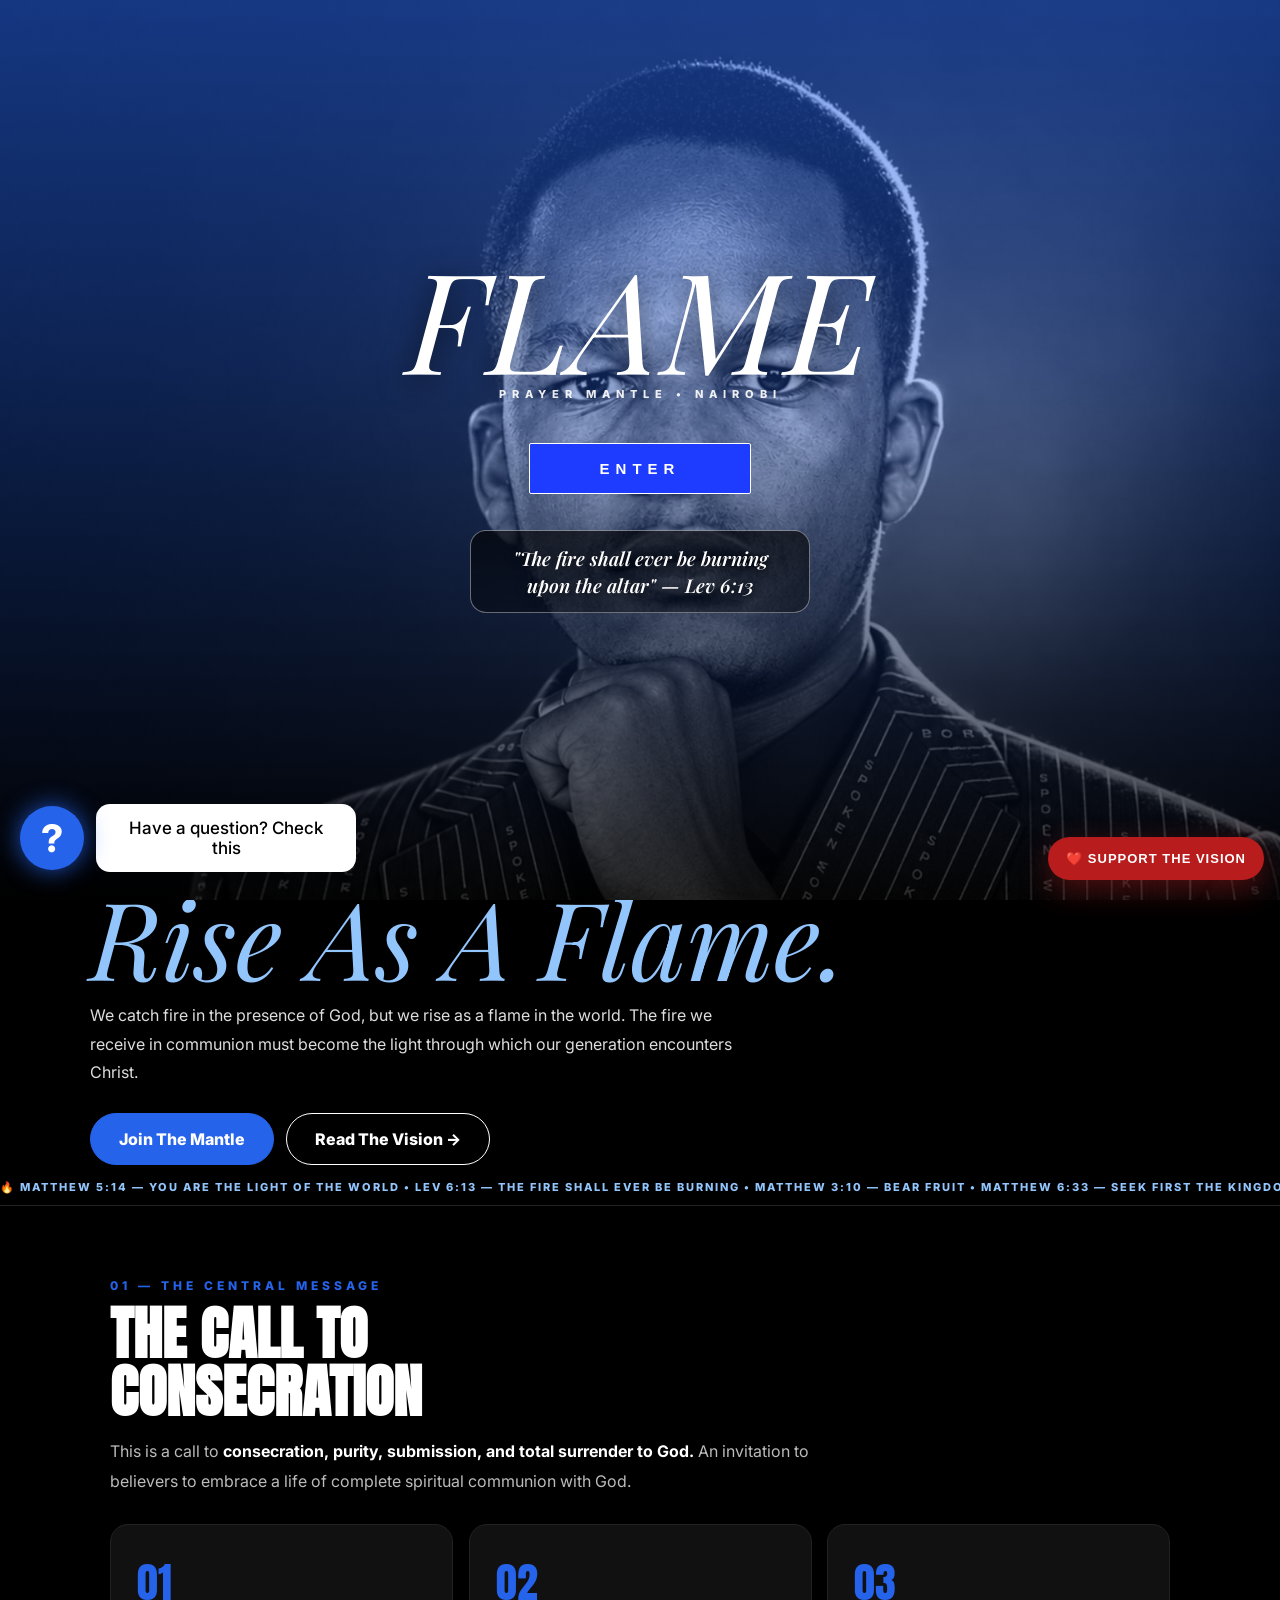
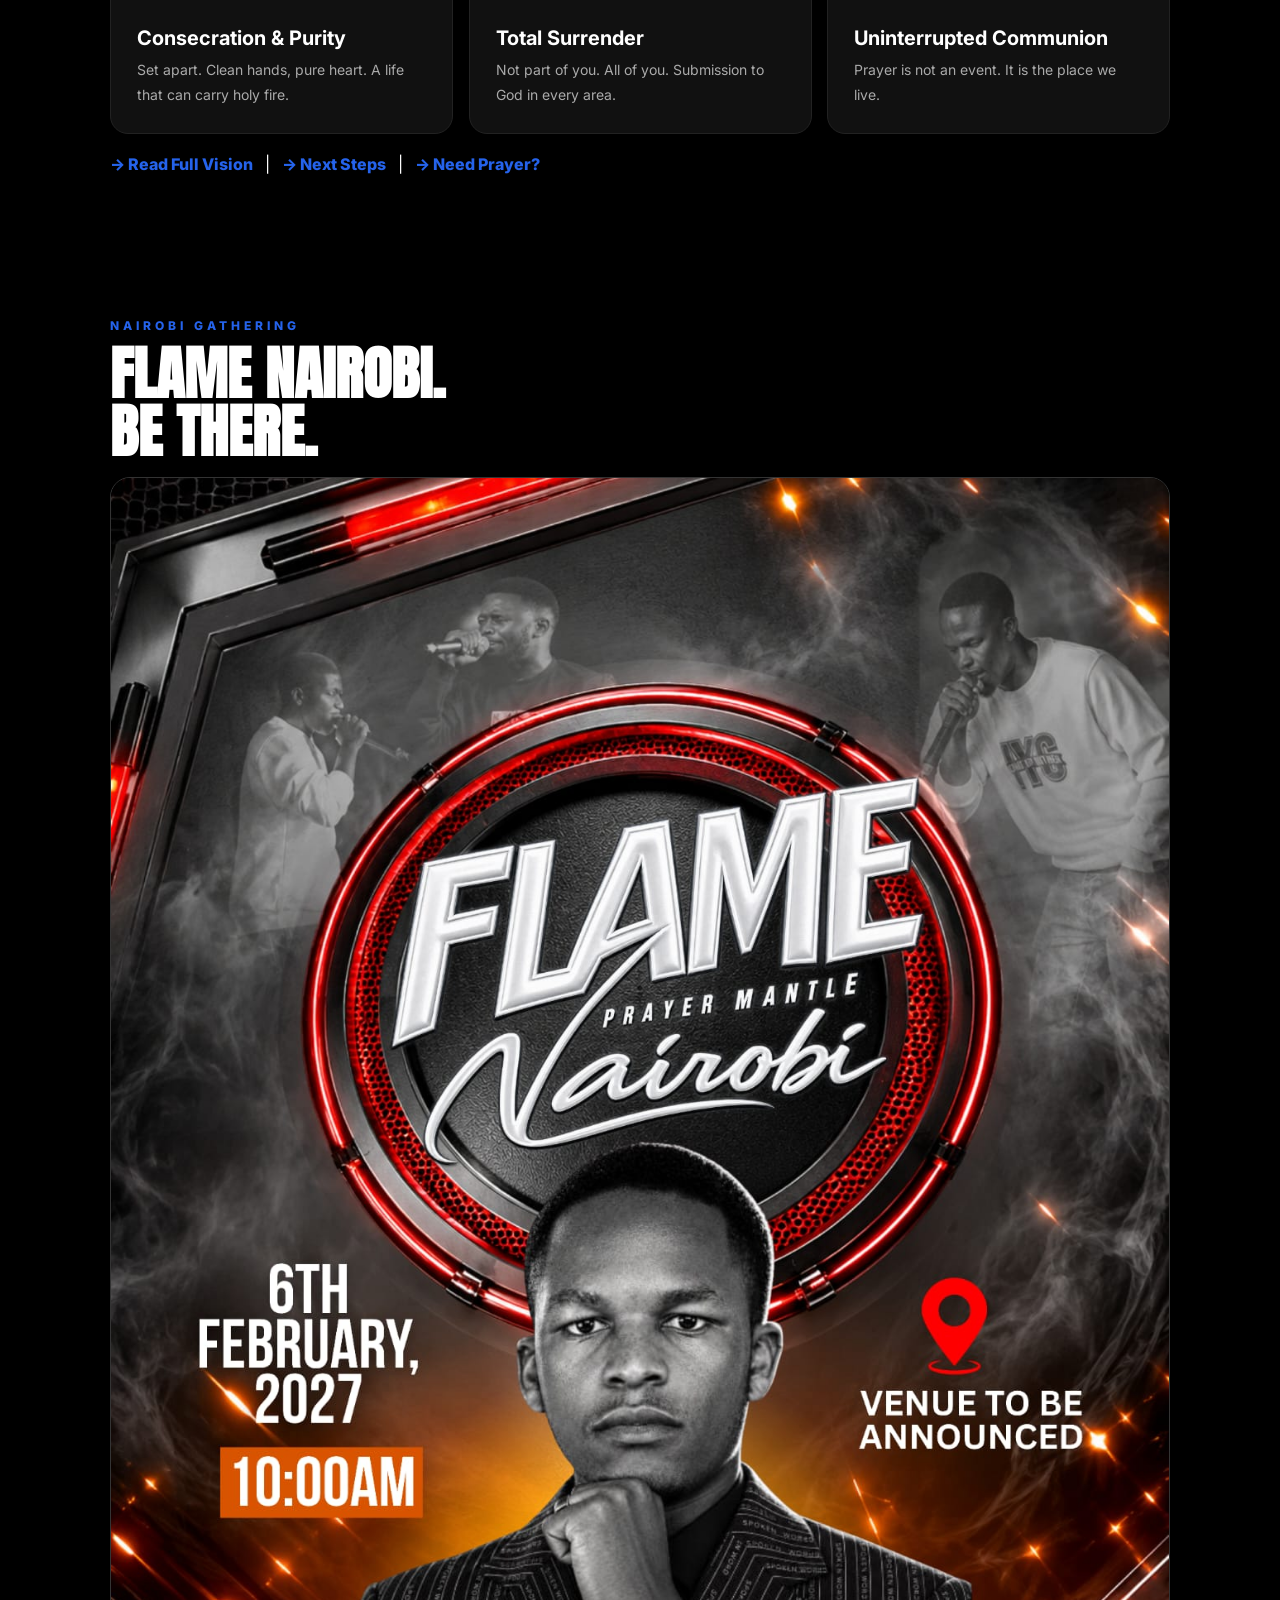
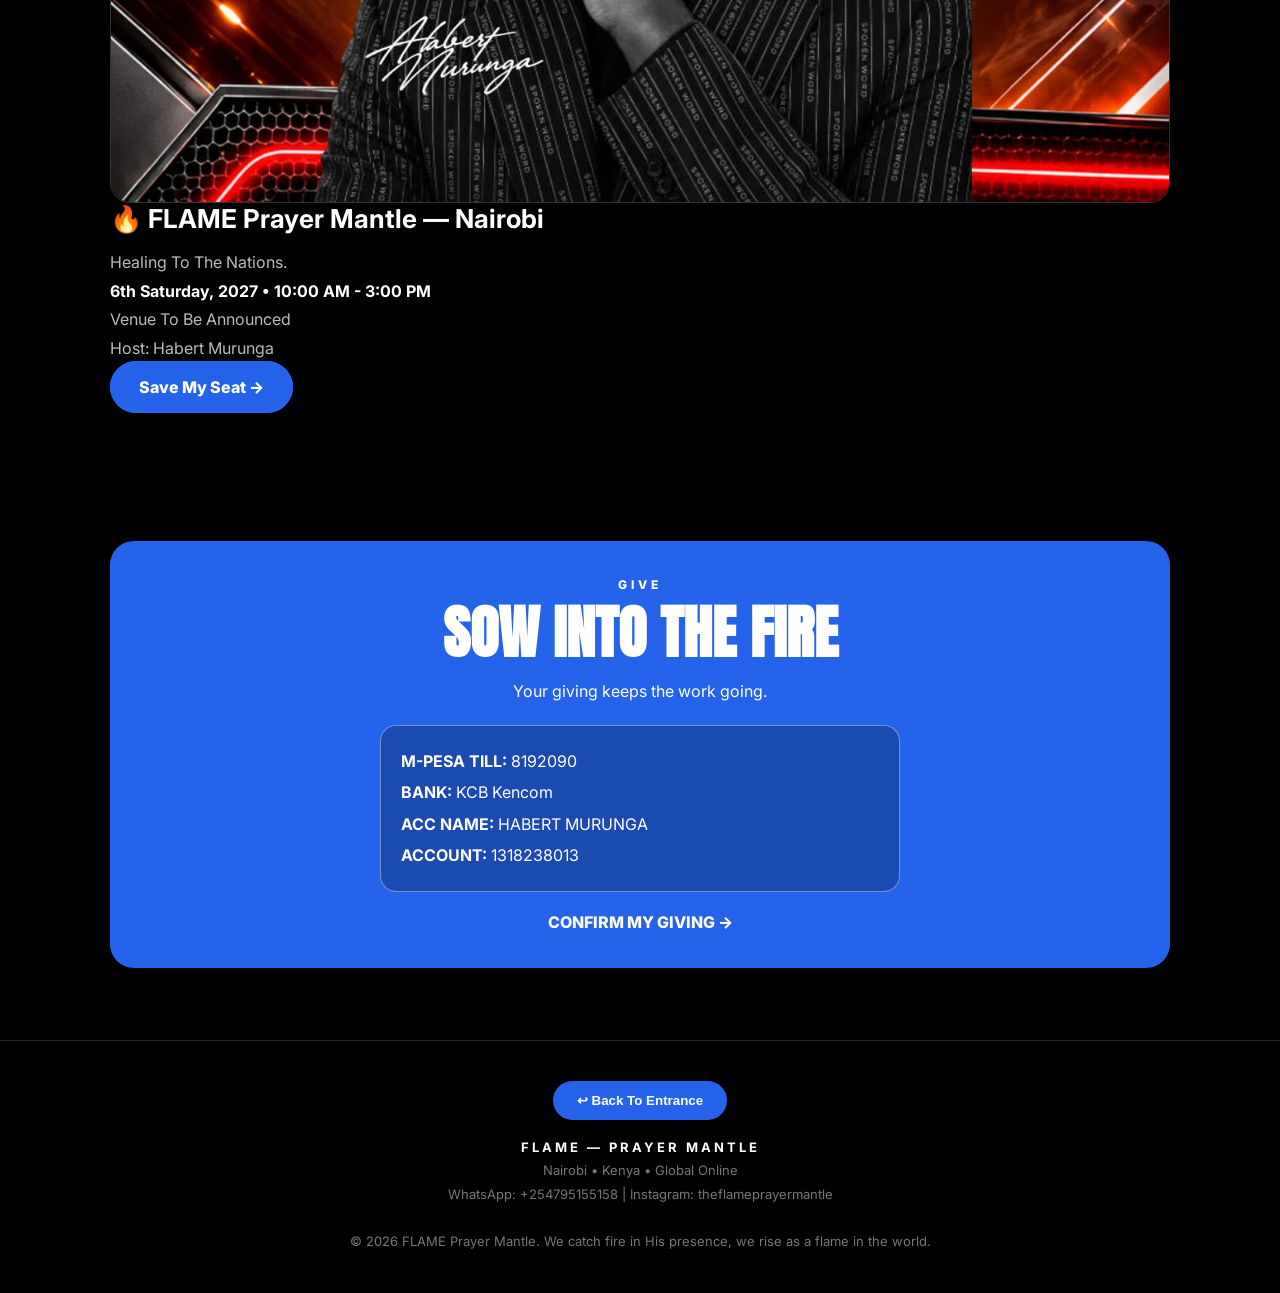
==== index.html @ 31826548 "Add all mods - buy modal red, support portal, fix black space" ====
<!DOCTYPE html>
<html lang="en">
<head>
<meta charset="UTF-8">
<meta name="viewport" content="width=device-width, initial-scale=1.0">
<title>FLAME | Catch Fire, Rise As A Flame</title>
<link rel="stylesheet" href="style.css?v=11">
<link href="https://fonts.googleapis.com/css2?family=Anton&family=Inter:wght@300;400;600;800&family=Playfair+Display:ital@1&display=swap" rel="stylesheet">
<style>
  .page-section{display:none !important}
  .page-section.active{display:block !important}
  #home-sections.active{display:block !important}
  .menu-link{cursor:pointer}
  #splash{position:fixed !important;inset:0 !important;z-index:100 !important;background:#000 !important;display:flex !important;flex-direction:column !important;align-items:center !important;justify-content:center !important;text-align:center !important;padding:0 !important;overflow:hidden !important}
  #splash.hide{display:none !important;opacity:0 !important;visibility:hidden !important;pointer-events:none !important}
  #bg-video,#splash-img{position:absolute !important;inset:0 !important;width:100% !important;height:100% !important;object-fit:cover !important;object-position:center top !important;z-index:0 !important}
  #splash-img{object-position:center top !important}
  .splash-blue-overlay{position:absolute !important;inset:0 !important;z-index:1 !important;background:linear-gradient(180deg, rgba(37,99,235,0.55) 0%, rgba(37,99,235,0.35) 40%, rgba(0,0,0,0.75) 100%) !important;pointer-events:none !important}
  #splash::after{content:'' !important;position:absolute !important;inset:0 !important;background:transparent !important;z-index:1 !important;pointer-events:none !important}
  .splash-brand{position:relative !important;z-index:2 !important;font-family:'Playfair Display',serif !important;font-style:italic !important;font-size:clamp(72px,22vw,140px) !important;line-height:1 !important;color:#fff !important;text-shadow:0 4px 30px rgba(0,0,0,.6) !important;letter-spacing:2px !important;margin-top:-20px !important}
  .splash-sub{position:relative !important;z-index:2 !important;letter-spacing:6px !important;font-size:11px !important;font-weight:800 !important;color:#fff !important;opacity:.9 !important;margin-bottom:22px !important}
  .splash-inner{position:relative !important;z-index:2 !important}
  .btn-enter{background:#1e3cff !important;background-color:#1e3cff !important;border:1px solid #fff !important;color:#fff !important;padding:16px 70px !important;letter-spacing:6px !important;font-size:15px !important;font-weight:800 !important;border-radius:2px !important;box-shadow:none !important;cursor:pointer !important}
  .splash-verse{margin-top:18px !important;color:#FFFFFF !important;font-family:'Playfair Display',serif !important;font-style:italic !important;font-size:19px !important;line-height:1.4 !important;text-shadow:0 2px 12px rgba(0,0,0,0.7) !important}
  .help-wrap{position:absolute !important;bottom:28px !important;left:20px !important;right:20px !important;z-index:5 !important;display:flex !important;align-items:center !important;gap:12px !important}
  .help-btn{position:static !important;width:64px !important;height:64px !important;min-width:64px !important;border-radius:50% !important;background:#2563EB !important;background-color:#2563EB !important;border:none !important;font-size:38px !important;box-shadow:0 0 25px rgba(37,99,235,.8) !important;display:flex !important;align-items:center !important;justify-content:center !important}
  .help-bubble{background:#fff !important;color:#000 !important;padding:14px 18px !important;border-radius:14px !important;font-size:17px !important;font-weight:500 !important;max-width:260px !important;text-align:center !important;cursor:pointer !important;box-shadow:0 8px 30px rgba(0,0,0,.4) !important}
  .faq-popup{position:absolute !important;inset:0 !important;z-index:10 !important;display:none !important;flex-direction:column !important;justify-content:flex-end !important;padding:12px !important}
  .faq-popup.open{display:flex !important}
  .faq-card{background:#fff !important;border-radius:18px !important;overflow:hidden !important;color:#000 !important;text-align:left !important;max-height:78vh !important;overflow-y:auto !important;width:100% !important}
  .faq-top{background:#000 !important;color:#fff !important;padding:24px !important;display:flex !important;justify-content:space-between !important;gap:12px !important}
  .faq-top h2{font-family:'Inter',sans-serif !important;font-size:34px !important;font-weight:800 !important;margin:0 !important;color:#fff !important}
  .faq-top p{font-size:15px !important;line-height:1.6 !important;color:#ddd !important;margin-top:10px !important}
  .faq-close{background:none !important;border:none !important;color:#fff !important;font-size:22px !important;cursor:pointer !important}
  .faq-list{display:flex !important;flex-direction:column !important}
  .faq-item{background:#fff !important;border:none !important;border-bottom:1px solid #eee !important;padding:18px 20px !important;text-align:left !important;font-size:17px !important;font-weight:700 !important;color:#0b4dff !important;cursor:pointer !important;width:100% !important}
  .faq-item .faq-ans{display:none !important;font-weight:400 !important;color:#333 !important;font-size:14px !important;line-height:1.6 !important;margin-top:8px !important}
  .faq-item.open .faq-ans{display:block !important}
  .faq-close-bottom{width:64px !important;height:64px !important;border-radius:50% !important;background:#2563EB !important;color:#fff !important;border:none !important;font-size:26px !important;margin:16px auto 10px !important;cursor:pointer !important}
  .hero{background:#000 !important;background-image:none !important}
  .event img{width:100% !important;height:auto !important;object-fit:contain !important;display:block !important;background:#000 !important}
  .menu-btn{display:none !important;width:46px !important;height:46px !important;min-width:46px !important;border-radius:50% !important;background:#2563EB !important;border:none !important;cursor:pointer !important;flex-direction:column !important;align-items:center !important;justify-content:center !important;gap:6px !important;padding:0 !important;position:relative !important;z-index:120 !important}
  .menu-btn span{display:block !important;width:22px !important;height:3px !important;min-height:3px !important;background:#fff !important;border-radius:3px !important;transition:all .3s ease !important;flex-shrink:0 !important}
  .menu-btn.open span:nth-child(1){transform:translateY(9px) rotate(45deg) !important}
  .menu-btn.open span:nth-child(2){opacity:0 !important;transform:scaleX(0) !important}
  .menu-btn.open span:nth-child(3){transform:translateY(-9px) rotate(-45deg) !important}
  @media(max-width:850px){.menu-btn{display:flex !important}}
  .theme-btn{width:46px !important;height:46px !important;min-width:46px !important;border-radius:50% !important;background:#1a1a1a !important;color:#fff !important;border:none !important;font-size:22px !important;cursor:pointer !important;display:flex !important;align-items:center !important;justify-content:center !important}
  .koinonia-poster{position:relative !important;width:100% !important;min-height:520px !important;overflow:hidden !important;background:#000 !important;display:flex !important;align-items:flex-end !important}
  .koinonia-poster img{position:absolute !important;inset:0 !important;width:100% !important;height:100% !important;object-fit:cover !important;object-position:center top !important}
  .koinonia-poster .k-overlay{position:absolute !important;inset:0 !important;background:linear-gradient(180deg, rgba(37,99,235,0.55) 0%, rgba(37,99,235,0.35) 40%, rgba(0,0,0,0.85) 100%) !important;z-index:1 !important}
  .koinonia-content{position:relative !important;z-index:2 !important;width:100% !important;color:#fff !important;text-align:center !important;padding:20px 16px 16px !important}
  .koinonia-content .k-small{letter-spacing:4px !important;font-size:11px !important;font-weight:800 !important}
  .koinonia-content h1{font-family:'Playfair Display',serif !important;font-style:italic !important;font-size:34px !important;line-height:1 !important;margin:6px 0 !important}
  .koinonia-content .k-theme{font-family:'Anton',sans-serif !important;font-size:46px !important;line-height:0.95 !important;letter-spacing:1px !important;margin:8px 0 !important;text-shadow:0 4px 20px rgba(0,0,0,0.8) !important}
  .k-bottom{display:flex !important;justify-content:space-between !important;align-items:flex-end !important;text-align:left !important;margin-top:12px !important;font-size:13px !important;line-height:1.5 !important}
  .k-date{text-align:right !important}
  .k-time-red{background:#2563EB !important;background-color:#2563EB !important;color:#fff !important;font-weight:900 !important;padding:4px 8px !important;margin-top:4px !important;font-size:13px !important;display:inline-block !important}
  .koinonia-countdown{background:#000 !important;color:#fff !important;display:flex !important;align-items:center !important;gap:14px !important;padding:18px 16px !important;border-top:1px solid #222 !important;border-bottom:1px solid #222 !important;flex-wrap:wrap !important}
  .koinonia-countdown .c-icon{font-size:36px !important}
  .koinonia-countdown h3{font-size:19px !important;letter-spacing:1px !important;margin:2px 0 !important}
  .c-timer{margin-left:auto !important;display:flex !important;gap:8px !important;text-align:center !important}
  .c-timer div{background:#111 !important;border:1px solid #2563EB !important;border-radius:10px !important;min-width:52px !important;padding:8px 6px !important}
  .c-timer b{display:block !important;font-size:20px !important;line-height:1 !important;color:#fff !important;font-family:'Anton',sans-serif !important}
  .c-timer span{font-size:9px !important;letter-spacing:1px !important;color:#93c5fd !important;font-weight:800 !important}
  body.light-mode{background:#fff !important;color:#000 !important}
  body.light-mode nav{background:#fff !important;color:#000 !important}
  body.light-mode .koinonia-countdown{background:#fff !important;color:#000 !important;border-color:#eee !important}
  body.light-mode .koinonia-countdown h3,body.light-mode .koinonia-countdown p{color:#000 !important}
  body.light-mode .theme-btn{background:#eee !important;color:#000 !important}
  body.light-mode .c-timer div{background:#eee !important;border-color:#ddd !important}
  body.light-mode .c-timer b{color:#000 !important}
  body.light-mode .koinonia-poster, body.light-mode .hero{background:#000 !important;color:#fff !important}
  body.light-mode .koinonia-content, body.light-mode .koinonia-content h1, body.light-mode .koinonia-content h2, body.light-mode .koinonia-content p, body.light-mode .koinonia-content div{color:#fff !important}
  body.light-mode .hero h1, body.light-mode .hero h1 em, body.light-mode .hero p, body.light-mode .hero .eyebrow{color:#fff !important}
  body.light-mode .hero .rot-word{color:#93c5fd !important}
  .verse,.scripture,.verse-text,blockquote{color:#FFFFFF !important}
  .hero h1, .hero .eyebrow, .hero p, .hero-btns{animation:wordUp .8s cubic-bezier(.2,.8,.2,1) both !important}
  .hero .eyebrow{animation-delay:.1s}
  .hero h1{animation-delay:.2s}
  .hero p{animation-delay:.4s}
  .hero-btns{animation-delay:.6s}
  @keyframes wordUp{from{opacity:0;transform:translateY(40px)}to{opacity:1;transform:translateY(0)}}
  .page-section{animation:pageIn .6s ease both !important}
  @keyframes pageIn{from{opacity:0;transform:translateY(20px)}to{opacity:1;transform:translateY(0)}}
  .koinonia-content h1{animation:wordUp .8s .1s both !important}
  .koinonia-content .k-theme{animation:wordUp .8s .3s both !important}
  .rot-word{display:inline-block;color:#93c5fd;transition:opacity 1s ease, transform 1s ease;min-width:120px}
  .koinonia-poster, .koinonia-countdown{ will-change:filter, opacity, transform !important; }
  .blur-reveal{ filter:blur(14px) !important; opacity:0 !important; transform:translateY(30px) scale(.98) !important; transition:filter .9s ease, opacity .9s ease, transform .9s ease !important; }
  .blur-reveal.visible{ filter:blur(0) !important; opacity:1 !important; transform:translateY(0) scale(1) !important; }
  .page-section.active{ filter:blur(0) !important; opacity:1 !important; visibility:visible !important; }
  @media (prefers-reduced-motion: reduce){ .blur-reveal, .page-section{ filter:none !important; opacity:1 !important; transform:none !important; visibility:visible !important; } }
  .hero, .hero-inner, .hero h1, .hero h1 em, .hero .eyebrow, .hero p, .hero-btns, .hero .rot-word{ filter:none !important; -webkit-filter:none !important; backdrop-filter:none !important; opacity:1 !important; transform:none !important; }
  .hero{ transition:none !important; will-change:auto !important; }
  .video-wrap{position:relative !important;background:#000 !important}
  .video-btns{display:flex !important;gap:8px !important;padding:10px !important;background:#000 !important}
  .video-btns button{flex:1 !important;background:#2563EB !important;color:#fff !important;border:none !important;padding:11px 6px !important;border-radius:8px !important;font-weight:800 !important;font-size:13px !important;cursor:pointer !important}
  .video-btns button.secondary{background:#222 !important;border:1px solid #333 !important}
  .invert-window{background:#fff !important;color:#000 !important;border:2px solid #000 !important;margin:40px 16px !important}
  .invert-top,.invert-bottom{display:flex !important;justify-content:space-between !important;padding:12px 16px !important;font-size:11px !important;letter-spacing:2px !important;border-bottom:1px solid #000 !important}
  .invert-bottom{border-bottom:0 !important;border-top:1px solid #000 !important}
  .invert-main{padding:24px 16px !important}
  .invert-main h2{font-family:'Anton',sans-serif !important;font-size:42px !important;line-height:.95 !important;margin:0 0 12px !important;color:#000 !important}
  .invert-main p{color:#333 !important;line-height:1.7 !important}
  .invert-media{margin-top:18px !important;border:2px solid #000 !important;background:#000 !important;padding:8px !important}
  .invert-media img{width:100% !important;display:block !important}
  .author-window{background:#fff !important;color:#000 !important;border:2px solid #000 !important;margin:40px 16px !important}
  .author-top{display:flex !important;justify-content:space-between !important;padding:12px 16px !important;font-size:11px !important;letter-spacing:2px !important;border-bottom:1px solid #000 !important}
  .author-main{display:grid !important;gap:20px !important;padding:24px 16px !important}
  @media(min-width:768px){.author-main{grid-template-columns:1fr 1.4fr !important}}
  .author-main h2{font-family:'Anton',sans-serif !important;font-size:42px !important;line-height:.95 !important;margin:0 0 12px !important;color:#000 !important}
  .author-main p{color:#333 !important;line-height:1.7 !important}
  .author-btn{display:inline-block !important;margin-top:14px !important;background:#000 !important;color:#fff !important;padding:12px 18px !important;text-decoration:none !important;font-weight:800 !important}
  .books-grid{display:grid !important;grid-template-columns:1fr 1fr !important;gap:12px !important}
  .book-card{border:1px solid #000 !important;padding:16px !important;background:#f5f5f5 !important}
  .book-card span{font-size:11px !important;letter-spacing:2px !important;color:#666 !important}
  .book-card h3{margin:8px 0 !important;font-size:19px !important;line-height:1.1 !important;color:#000 !important}
  .book-card p{font-size:13px !important;margin:0 !important;color:#333 !important}
  .book-card a{display:inline-block !important;margin-top:10px !important;background:#000 !important;color:#fff !important;padding:8px 12px !important;text-decoration:none !important;font-size:12px !important;font-weight:800 !important}
  .merch-window{background:#000 !important;color:#fff !important;border:2px solid #fff !important;margin:40px 16px !important}
  .merch-top{display:flex !important;justify-content:space-between !important;padding:12px 16px !important;font-size:11px !important;letter-spacing:2px !important;color:#bbb !important;border-bottom:1px solid #333 !important}
  .merch-title{font-family:'Anton',sans-serif !important;font-size:42px !important;padding:20px 16px 0 !important;margin:0 !important;color:#fff !important}
  .merch-sub{padding:0 16px !important;color:#aaa !important}
  .shirts-grid{display:grid !important;grid-template-columns:1fr 1fr !important;gap:14px !important;padding:16px !important}
  @media(min-width:768px){.shirts-grid{grid-template-columns:repeat(5,1fr) !important}.shirts-grid.extra{grid-template-columns:repeat(3,1fr) !important}}
  .shirt-card{border:1px solid #555 !important;padding:12px !important;text-align:center !important;background:#111 !important}
  .shirt{background:#222 !important;color:#fff !important;border:1px solid #fff !important;padding:28px 8px !important;font-weight:900 !important;font-size:20px !important;line-height:1.1 !important;min-height:150px !important;display:flex !important;flex-direction:column !important;justify-content:center !important}
  .shirt small{font-size:9px !important;letter-spacing:1px !important;color:#bbb !important;margin-top:8px !important}
  .shirt-card h3{margin:10px 0 2px !important;font-size:15px !important;color:#fff !important}
  .shirt-card p{margin:0 !important;color:#aaa !important;font-size:12px !important}
  .shirt-card strong{display:block !important;margin:8px 0 !important;color:#fff !important}
  .shirt-card a{display:inline-block !important;background:#fff !important;color:#000 !important;padding:8px 14px !important;text-decoration:none !important;font-weight:800 !important;font-size:12px !important}
  body.light-mode .invert-window, body.light-mode .author-window{background:#fff !important;color:#000 !important}
  body.light-mode .merch-window{background:#000 !important;color:#fff !important}
  body.light-mode .merch-window h2, body.light-mode .merch-window h3, body.light-mode .merch-window strong{color:#fff !important}
  body.light-mode .invert-main h2, body.light-mode .author-main h2, body.light-mode .book-card h3{color:#000 !important}
  .scripture-ticker{background:#000 !important;border-bottom:1px solid #222 !important;overflow:hidden !important;white-space:nowrap !important;padding:10px 0 !important;position:relative !important;z-index:5 !important}
  .ticker-track{display:inline-block !important;animation:tickMove 28s linear infinite !important;font-size:11px !important;letter-spacing:2px !important;font-weight:800 !important;color:#93c5fd !important;white-space:nowrap !important}
  @keyframes tickMove{from{transform:translateX(0)}to{transform:translateX(-50%)}}
  #home-sections .card{animation:cardUpAnim .8s ease both !important}
  #home-sections .grid .card:nth-child(2){animation-delay:.15s !important}
  #home-sections .grid .card:nth-child(3){animation-delay:.3s !important}
  @keyframes cardUpAnim{from{opacity:0;transform:translateY(30px) scale(.98)}to{opacity:1;transform:translateY(0) scale(1)}}
  #event-home .event img{animation:posterZoom 8s ease-in-out infinite alternate !important}
  @keyframes posterZoom{from{transform:scale(1)}to{transform:scale(1.04)}}
  #give .give{animation:glowPulse 3s ease-in-out infinite !important}
  @keyframes glowPulse{0%,100%{box-shadow:0 0 0 rgba(37,99,235,0)}50%{box-shadow:0 0 42px rgba(37,99,235,.65)}}
  .koinonia-poster img{animation:posterSlow 12s ease-in-out infinite alternate !important}
  @keyframes posterSlow{from{transform:scale(1)}to{transform:scale(1.06)}}
  #entranceOverlay{position:fixed !important;inset:0 !important;z-index:200 !important;background:#000 !important;display:none !important;align-items:center !important;justify-content:center !important;overflow:hidden !important}
  #entranceOverlay.show{display:flex !important}
  .bible-left,.bible-right{position:absolute !important;top:0 !important;bottom:0 !important;width:50.5% !important;background:#0a0a0a !important;border:1px solid #222 !important;transition:transform 1.1s ease !important;z-index:2 !important}
  .bible-left{left:0 !important}
  .bible-right{right:0 !important}
  #entranceOverlay.open .bible-left{transform:perspective(900px) rotateY(-72deg) translateX(-100%) !important}
  #entranceOverlay.open .bible-right{transform:perspective(900px) rotateY(72deg) translateX(100%) !important}
  .entrance-verse{position:relative !important;z-index:3 !important;text-align:center !important;padding:20px !important;animation:verseIn .8s ease both !important}
  .entrance-verse small{letter-spacing:4px !important;color:#93c5fd !important;font-weight:800 !important;font-size:11px !important}
  .entrance-verse h2{font-family:'Anton',sans-serif !important;font-size:58px !important;line-height:.95 !important;color:#fff !important;margin:12px 0 !important}
  .entrance-verse p{font-family:'Playfair Display',serif !important;font-style:italic !important;color:#fff !important;font-size:18px !important}
  .entrance-flame{font-size:54px !important;margin-top:14px !important;animation:flameFlick .55s infinite alternate !important}
  @keyframes flameFlick{from{transform:scale(1)}to{transform:scale(1.22)}}
  @keyframes verseIn{from{opacity:0;transform:scale(.9)}to{opacity:1;transform:scale(1)}}
  .embers{position:fixed !important;inset:0 !important;pointer-events:none !important;z-index:1 !important;overflow:hidden !important}
  .ember{position:absolute !important;bottom:-20px !important;border-radius:50% !important;background:#2563EB !important;opacity:.7 !important;animation:emberUp linear infinite !important}
  @keyframes emberUp{from{transform:translateY(0) translateX(0);opacity:0}10%{opacity:.8}to{transform:translateY(-110vh) translateX(30px);opacity:0}}
  #rotWord{cursor:pointer !important}
  .page-cover{position:relative !important;width:100% !important;height:220px !important;overflow:hidden !important;border-radius:14px !important;margin:0 0 20px !important;background:#000 !important}
  .page-cover img{position:absolute !important;inset:0 !important;width:100% !important;height:100% !important;object-fit:cover !important;object-position:center !important}
  .page-cover::after{content:'' !important;position:absolute !important;inset:0 !important;background:linear-gradient(180deg, rgba(0,0,0,.1) 0%, rgba(37,99,235,.35) 50%, rgba(0,0,0,.85) 100%) !important}
  .page-cover-text{position:absolute !important;left:16px !important;bottom:14px !important;z-index:2 !important;color:#fff !important}
  .page-cover-text small{letter-spacing:4px !important;font-size:10px !important;font-weight:800 !important;color:#93c5fd !important}
  .page-cover-text h2{font-family:'Anton',sans-serif !important;font-size:34px !important;line-height:.95 !important;margin:4px 0 0 !important;color:#fff !important}
  .page-cover-text p{font-family:'Playfair Display',serif !important;font-style:italic !important;font-size:14px !important;margin:4px 0 0 !important;color:#fff !important;opacity:.9 !important}
  .book-cover-img{width:100% !important;display:block !important;object-fit:contain !important;background:#000 !important}
  .badge-available{background:#DC2626 !important;color:#fff !important;padding:5px 10px !important;font-size:10px !important;font-weight:800 !important;letter-spacing:1px !important;border-radius:20px !important}
  .badge-coming{background:#000 !important;color:#fff !important;padding:5px 10px !important;font-size:10px !important;font-weight:800 !important;letter-spacing:1px !important;border-radius:20px !important}
  /* FIX BLACK SIDE SPACE + READABILITY */
  main#content{padding:0 !important;margin:0 !important;width:100% !important;max-width:100% !important;overflow:hidden !important}
  section#author.author-window,section#portfolio.invert-window,section#merch.merch-window{margin:0 auto !important;width:100% !important;max-width:1180px !important;border-radius:0 !important;box-sizing:border-box !important}
  section#author .page-cover,section#portfolio .page-cover,section#merch .page-cover{margin:0 !important;border-radius:0 !important;width:100% !important;height:260px !important}
  .merch-sub,.shirt-card p{color:#ddd !important}
  .author-main p,.book-card p{color:#333 !important}
  /* SUPPORT PORTAL */
  #supportFloat{position:fixed !important;right:16px !important;bottom:20px !important;z-index:998 !important;background:#B91C1C !important;color:#fff !important;border:none !important;padding:14px 18px !important;border-radius:30px !important;font-weight:800 !important;font-size:13px !important;letter-spacing:1px !important;cursor:pointer !important;box-shadow:0 10px 30px rgba(185,28,28,.4) !important;display:flex !important;align-items:center !important;gap:8px !important}
  #supportFloat:hover{background:#991B1B !important;transform:translateY(-2px) !important}
  @media(max-width:850px){#supportFloat{bottom:76px !important;right:12px !important;padding:12px 14px !important;font-size:12px !important}}
  .support-overlay{display:none;position:fixed;inset:0;z-index:999;background:rgba(0,0,0,.85);padding:14px;overflow-y:auto}
  .support-card{background:#fff;max-width:560px;margin:20px auto;border-radius:16px;overflow:hidden;color:#111}
  .support-head{background:#000;color:#fff;padding:22px;display:flex;justify-content:space-between;align-items:start}
  .support-head h2{font-family:'Anton',sans-serif;font-size:30px;line-height:.95;margin:6px 0 0;color:#fff}
  .support-head p{color:#ddd;line-height:1.6;font-size:14px;margin:8px 0 0}
  .support-body{padding:18px}
  .initiative{border:2px solid #eee;border-radius:12px;padding:16px;margin-bottom:12px;cursor:pointer}
  .initiative.selected{border-color:#B91C1C;background:#FEF2F2}
  .initiative h3{margin:0 0 6px;font-family:'Anton',sans-serif;font-size:20px}
  .initiative p{margin:0;color:#444;line-height:1.6;font-size:14px}
  .amount-grid{display:grid;grid-template-columns:1fr 1fr 1fr;gap:10px;margin:14px 0}
  .amount-btn{background:#fff;border:2px solid #e5e5e5;border-radius:10px;padding:13px 6px;font-weight:800;cursor:pointer;font-size:14px;color:#111}
  .amount-btn.selected{background:#B91C1C;color:#fff;border-color:#B91C1C}
  .pay-box{background:#F9FAFB;border:1px solid #e5e5e5;border-radius:12px;padding:14px;line-height:1.8;font-size:14px;color:#111}
  .copy-btn{background:#111;color:#fff;border:none;padding:4px 10px;border-radius:6px;font-size:11px;font-weight:800;cursor:pointer;margin-left:8px}
  .wa-confirm{display:block;background:#16a34a;color:#fff;text-align:center;padding:14px;text-decoration:none;font-weight:800;border-radius:10px;margin-top:12px}
  .support-input{width:100%;padding:12px;border:2px solid #e5e5e5;border-radius:10px;margin:6px 0;font-size:14px;color:#111;background:#fff;box-sizing:border-box}
  #welcomeSupport{display:none;position:fixed;left:16px;right:16px;bottom:90px;z-index:997;max-width:420px;margin:0 auto;background:#fff;color:#111;border-radius:14px;box-shadow:0 16px 40px rgba(0,0,0,.35);padding:18px}
  @media(min-width:850px){#welcomeSupport{left:auto;right:20px;bottom:90px}}
</style>
</head>
<body>
<div class="embers" id="embers"></div>
<div id="splash">
  <img id="splash-img" src="images/habert-singing.jpg" alt="FLAME">
  <div class="splash-blue-overlay"></div>
  <div class="splash-brand">FLAME</div>
  <div class="splash-sub">PRAYER MANTLE • NAIROBI</div>
  <div class="splash-inner">
    <button class="btn-enter" id="enterBtn" onclick="handleEnter()">ENTER</button>
    <div class="splash-verse">"The fire shall ever be burning upon the altar" — Lev 6:13</div>
  </div>
  <div class="help-wrap">
    <div class="help-btn" onclick="toggleFAQ()">?</div>
    <div class="help-bubble" id="helpBubble" onclick="toggleFAQ()">Have a question? Check this</div>
  </div>
  <div id="faq-popup" class="faq-popup">
    <div class="faq-card">
      <div class="faq-top">
        <div>
          <h2>Questions? 🤔</h2>
          <p>Check info below or send us a question to <a href="https://wa.me/254795155158?text=Hello%20FLAME%2C%20I%20have%20a%20question" style="text-decoration:underline;color:#fff">WhatsApp FLAME</a>.</p>
        </div>
        <button class="faq-close" onclick="toggleFAQ()">✕</button>
      </div>
      <div class="faq-list">
        <button class="faq-item" onclick="toggleAns(this)">› When is FLAME Nairobi?<span class="faq-ans">6th Saturday, Feb 6, 2027 • 10:00 AM - 3:00 PM. Venue to be announced. Save your seat on WhatsApp.</span></button>
        <button class="faq-item" onclick="toggleAns(this)">› How do I join Morning Altar?<span class="faq-ans">Monday - Friday • 3:00 AM - 5:00 AM Online. WhatsApp us "Morning Altar" and we add you.</span></button>
        <button class="faq-item" onclick="toggleAns(this)">› How do I give my life to Jesus?<span class="faq-ans">Tap menu → I AM SAVED. Or WhatsApp "I want to be saved". We will pray with you.</span></button>
        <button class="faq-item" onclick="toggleAns(this)">› Can I serve at FLAME?<span class="faq-ans">Yes! Worship, prayer, media, ushering, outreach. WhatsApp "I want to serve".</span></button>
        <button class="faq-item" onclick="toggleAns(this)">› How do I give?<span class="faq-ans">M-Pesa Till: 8192090 • KCB Kencom: Habert Murunga 1318238013. Confirm on WhatsApp.</span></button>
      </div>
    </div>
    <button class="faq-close-bottom" onclick="toggleFAQ()">✕</button>
  </div>
</div>
<div id="entranceOverlay">
  <div class="bible-left"></div>
  <div class="bible-right"></div>
  <div class="entrance-verse">
    <small>THE FIRE SHALL EVER BE BURNING</small>
    <h2>CATCH FIRE.</h2>
    <p>— Lev 6:13 —</p>
    <div class="entrance-flame">🔥</div>
  </div>
</div>
<nav>
  <a href="index.html#home" class="logo" onclick="showHome(event)">FLAME<span>PRAYER MANTLE</span></a>
  <div class="nav-links" id="navLinks">
    <a class="menu-link" onclick="showPage('vision');closeMenu()">VISION</a>
    <a class="menu-link" onclick="showPage('steps');closeMenu()">NEXT STEPS</a>
    <a class="menu-link" onclick="showPage('prayer');closeMenu()">PRAYER</a>
    <a class="menu-link" onclick="showPage('watch');closeMenu()">WATCH</a>
    <a class="menu-link" onclick="showPage('event');closeMenu()">NAIROBI</a>
    <a class="menu-link" onclick="showPage('portfolio');closeMenu()">PORTFOLIO</a>
    <a class="menu-link" onclick="showPage('author');closeMenu()">AUTHOR</a>
    <a class="menu-link" onclick="showPage('merch');closeMenu()">MERCH</a>
    <a href="saved.html" style="color:#fff">I AM SAVED</a>
  </div>
  <div style="display:flex;gap:10px;align-items:center">
    <a class="btn" href="#give" onclick="showGive(event)" style="background:#2563EB">GIVE</a>
    <button class="theme-btn" id="themeBtn" onclick="toggleTheme()" aria-label="Theme">☀️</button>
    <button class="menu-btn" id="menuBtn" onclick="toggleMenu()" aria-label="Menu"><span></span><span></span><span></span></button>
  </div>
</nav>
<section class="koinonia-poster">
  <img src="images/habert-singing.jpg" alt="FLAME Nairobi">
  <div class="k-overlay"></div>
  <div class="koinonia-content">
    <p class="k-small">THE</p>
    <h1>FLAME PRAYER MANTLE</h1>
    <p class="k-small">— THEME —</p>
    <h2 class="k-theme">LIGHT OF<br>THE WORLD</h2>
    <p class="k-small">— MATTHEW 5:14 —</p>
    <div class="k-bottom">
      <div>📍 FLAME NAIROBI<br><span style="opacity:.8">Nairobi, Kenya</span><br><span style="opacity:.8">Host: Habert Murunga</span></div>
      <div class="k-date"><b>6TH SATURDAY<br>FEBRUARY</b><br>2027<br><span class="k-time-red">10:00AM - 3:00PM</span></div>
    </div>
  </div>
</section>
<section class="koinonia-countdown">
  <div class="c-icon">⏳</div>
  <div><p style="font-size:11px;letter-spacing:2px;margin:0">THE</p><h3>FLAME PRAYER MANTLE</h3><p style="font-size:11px;letter-spacing:2px;margin:0">BEGINS IN</p></div>
  <div class="c-timer">
    <div><b id="cd-top-days">0</b><span>DAYS</span></div>
    <div><b id="cd-top-hours">0</b><span>HRS</span></div>
    <div><b id="cd-top-mins">0</b><span>MINS</span></div>
    <div><b id="cd-top-secs">0</b><span>SECS</span></div>
  </div>
</section>
<header class="hero">
  <div class="hero-inner">
    <div class="eyebrow">THE CALL TO CONSECRATION • NAIROBI, KENYA • GLOBAL</div>
    <h1>CATCH FIRE.<br><em>Rise As A <span class="rot-word" id="rotWord" onclick="changeRotWord()">Flame.</span></em></h1>
    <p>We catch fire in the presence of God, but we rise as a flame in the world. The fire we receive in communion must become the light through which our generation encounters Christ.</p>
    <div class="hero-btns">
      <a class="btn-white" href="https://wa.me/254795155158?text=Hello%20FLAME%2C%20I%20want%20to%20catch%20fire" style="background:#2563EB;color:#fff"> Join The Mantle</a>
      <a class="btn-outline" onclick="showPage('vision')">Read The Vision →</a>
    </div>
  </div>
</header>
<main id="content">
  <div class="scripture-ticker"><div class="ticker-track"><span>🔥 MATTHEW 5:14 — YOU ARE THE LIGHT OF THE WORLD •&nbsp;</span><span>LEV 6:13 — THE FIRE SHALL EVER BE BURNING •&nbsp;</span><span>MATTHEW 3:10 — BEAR FRUIT •&nbsp;</span><span>MATTHEW 6:33 — SEEK FIRST THE KINGDOM •&nbsp;</span><span>🔥 MATTHEW 5:14 — YOU ARE THE LIGHT OF THE WORLD •&nbsp;</span><span>LEV 6:13 — THE FIRE SHALL EVER BE BURNING •&nbsp;</span><span>MATTHEW 3:10 — BEAR FRUIT •&nbsp;</span><span>MATTHEW 6:33 — SEEK FIRST THE KINGDOM •&nbsp;</span></div></div>
  <div id="home-sections">
    <section id="call">
      <div class="tag">01 — THE CENTRAL MESSAGE</div>
      <h2>THE CALL TO<br>CONSECRATION</h2>
      <p class="lead">This is a call to <b style="color:#fff">consecration, purity, submission, and total surrender to God.</b> An invitation to believers to embrace a life of complete spiritual communion with God.</p>
      <div class="grid">
        <div class="card"><div class="num">01</div><h3>Consecration & Purity</h3><p>Set apart. Clean hands, pure heart. A life that can carry holy fire.</p></div>
        <div class="card"><div class="num">02</div><h3>Total Surrender</h3><p>Not part of you. All of you. Submission to God in every area.</p></div>
        <div class="card"><div class="num">03</div><h3>Uninterrupted Communion</h3><p>Prayer is not an event. It is the place we live.</p></div>
      </div>
      <p style="margin-top:20px"><a onclick="showPage('vision')" style="color:#2563EB;font-weight:800;cursor:pointer">→ Read Full Vision</a> &nbsp; | &nbsp; <a onclick="showPage('steps')" style="color:#2563EB;font-weight:800;cursor:pointer">→ Next Steps</a> &nbsp; | &nbsp; <a onclick="showPage('prayer')" style="color:#2563EB;font-weight:800;cursor:pointer">→ Need Prayer?</a></p>
    </section>
    <section id="event-home">
      <div class="tag">NAIROBI GATHERING</div>
      <h2>FLAME NAIROBI.<br>BE THERE.</h2>
      <div class="event">
        <img src="images/flame-nairobi-poster.jpeg" alt="FLAME Nairobi" style="width:100%;height:auto;object-fit:contain;display:block;background:#000">
        <div>
          <h3 style="font-size:26px">🔥 FLAME Prayer Mantle — Nairobi</h3>
          <p style="color:#bbb;line-height:1.8;margin:14px 0">Healing To The Nations.<br><b style="color:#fff">6th Saturday, 2027 • 10:00 AM - 3:00 PM</b><br>Venue To Be Announced<br>Host: Habert Murunga</p>
          <a class="btn-white" href="https://wa.me/254795155158?text=I%20want%20to%20attend%20FLAME%20Nairobi" style="background:#2563EB;color:#fff">Save My Seat →</a>
        </div>
      </div>
    </section>
    <section id="give">
      <div class="give">
        <div style="letter-spacing:4px;font-weight:800;font-size:12px">GIVE</div>
        <h2>SOW INTO THE FIRE</h2>
        <p style="max-width:600px;margin:10px auto;line-height:1.7">Your giving keeps the work going.</p>
        <div class="give-box"><b>M-PESA TILL:</b> 8192090<br><b>BANK:</b> KCB Kencom<br><b>ACC NAME:</b> HABERT MURUNGA<br><b>ACCOUNT:</b> 1318238013</div>
        <a class="btn-white" href="https://wa.me/254795155158?text=I%20want%20to%20give%20to%20FLAME" style="background:#2563EB;color:#fff">CONFIRM MY GIVING →</a>
      </div>
    </section>
  </div>
  <section id="portfolio" class="invert-window page-section">
    <div class="page-cover"><img src="images/flame-nairobi-poster.jpeg" alt="Portfolio"><div class="page-cover-text"><small>FLAME • PORTFOLIO</small><h2>THE MANTLE INVERTED.</h2><p>Black becomes white. White becomes black.</p></div></div>
    <div class="invert-top"><span>FLAME • PORTFOLIO</span><span>INVERTED • 2026</span></div>
    <div class="invert-main">
      <h2>THE MANTLE<br>INVERTED.</h2>
      <p>Black becomes white. White becomes black.<br>We catch fire, we rise as a flame.</p>
      <div class="invert-media"><img src="images/flame-nairobi-poster.jpeg" alt="Flame Poster"></div>
    </div>
    <div class="invert-bottom"><span>NAIROBI</span><span>GLOBAL</span><span>CONSECRATION</span></div>
    <p style="margin:20px 16px"><a onclick="showHome(event)" style="color:#2563EB;font-weight:800;cursor:pointer">← Back To Home</a></p>
  </section>
  <section id="author" class="author-window page-section">
    <div class="page-cover"><img src="images/habert-singing.jpg" alt="Author"><div class="page-cover-text"><small>AUTHOR • HABERT MURUNGA</small><h2>FROM THE AUTHOR.</h2><p>Four books. One mantle. One call to rise.</p></div></div>
    <div class="author-top"><span>AUTHOR • HABERT MURUNGA</span><span>2 AVAILABLE NOW • 2 COMING 6 FEB 2027</span></div>
    <div class="author-main">
      <div>
        <h2>BOOKS NOW<br>AVAILABLE &<br>UPCOMING RELEASES.</h2>
        <p>We are pleased to announce that two of our books are now available for purchase:</p>
        <p><strong>HOW TO ACCESS THE BOOKS</strong><br>• Digital Edition (eBook): <strong>KSh 1,000</strong> per book.<br>• Physical Copies: Available, delivery nationwide across Kenya.</p>
        <button onclick="openBuyModal()" style="background:#DC2626;color:#fff;border:none;padding:14px 20px;font-weight:800;cursor:pointer;width:100%;font-size:15px;border-radius:8px">BUY AVAILABLE BOOKS →</button>
        <p style="font-size:12px;color:#666;margin-top:8px;text-align:center">Tap to see payment details first, then choose a book & pay.</p>
      </div>
      <div>
        <h3 style="font-family:'Anton',sans-serif;font-size:20px;margin:0 0 12px;color:#000">AVAILABLE NOW</h3>
        <div class="books-grid">
          <div class="book-card" style="padding:0;overflow:hidden;background:#fff"><div style="background:#000;padding:8px"><img src="images/book-disconnected.png" style="width:100%;display:block;object-fit:contain;background:#000" alt="Disconnected"></div><div style="padding:14px"><span class="badge-available">AVAILABLE NOW</span><h3 style="margin:12px 0 6px;line-height:1.25">Disconnected from the Head: The Doctrine of Religiosity</h3><p>Digital KSh 1,000 • Physical + Delivery</p><button onclick="openBuyModal('Disconnected from the Head')" style="margin-top:10px;background:#000;color:#fff;padding:9px 14px;border:none;font-weight:800;font-size:12px;cursor:pointer;width:100%">ORDER NOW →</button></div></div>
          <div class="book-card" style="padding:0;overflow:hidden;background:#fff"><div style="background:#000;padding:8px"><img src="images/book-pioneers.jpeg" style="width:100%;display:block;object-fit:contain;background:#000" alt="Pioneers"></div><div style="padding:14px"><span class="badge-available">AVAILABLE NOW</span><h3 style="margin:12px 0 6px;line-height:1.25">Pioneers Breakthrough</h3><p>Digital KSh 1,000 • Physical + Delivery</p><button onclick="openBuyModal('Pioneers Breakthrough')" style="margin-top:10px;background:#000;color:#fff;padding:9px 14px;border:none;font-weight:800;font-size:12px;cursor:pointer;width:100%">ORDER NOW →</button></div></div>
        </div>
        <h3 style="font-family:'Anton',sans-serif;font-size:20px;margin:24px 0 6px;color:#000">UPCOMING — 6TH FEBRUARY 2027</h3>
        <p style="color:#333;line-height:1.7;margin:0 0 12px">Two books for release on <strong>6th February 2027</strong>. Book launch + film premiere + first ministry ministration.</p>
        <div class="books-grid">
          <div class="book-card" style="padding:0;overflow:hidden;background:#fff"><div style="background:#000;padding:8px"><img src="images/book-go-up.jpeg" style="width:100%;display:block;object-fit:contain;background:#000" alt="Go Up"></div><div style="padding:14px"><span class="badge-coming">COMING 6 FEB 2027</span><h3 style="margin:12px 0 6px;line-height:1.25">YOU CAN ONLY GO UP</h3><p>Book Launch • Film Premiere</p><button onclick="openHistory('goup')" style="margin-top:10px;background:#fff;color:#000;border:2px solid #000;padding:8px 14px;font-weight:800;font-size:12px;cursor:pointer;width:100%">PRE-ORDER → SEE HISTORY</button></div></div>
          <div class="book-card" style="padding:0;overflow:hidden;background:#fff"><div style="background:#000;padding:8px"><img src="images/book-freedom.jpeg" style="width:100%;display:block;object-fit:contain;background:#000" alt="Freedom"></div><div style="padding:14px"><span class="badge-coming">COMING 6 FEB 2027</span><h3 style="margin:12px 0 6px;line-height:1.25">THE PRICE OF FREEDOM</h3><p>Book Launch • Film Premiere</p><button onclick="openHistory('freedom')" style="margin-top:10px;background:#fff;color:#000;border:2px solid #000;padding:8px 14px;font-weight:800;font-size:12px;cursor:pointer;width:100%">PRE-ORDER → SEE HISTORY</button></div></div>
        </div>
        <div style="background:#000;color:#fff;padding:20px 16px;margin-top:20px"><h3 style="font-family:'Anton',sans-serif;font-size:22px;margin:0 0 8px;color:#fff">SUPPORT THE UPCOMING BOOK RELEASE</h3><p style="color:#ddd;line-height:1.7">Every purchase contributes towards the upcoming releases, film premiere, and broader vision.</p><button onclick="openSupport()" style="display:inline-block;background:#B91C1C;color:#fff;padding:12px 18px;border:none;font-weight:800;cursor:pointer">SUPPORT THE VISION →</button></div>
        <p style="text-align:center;font-family:'Playfair Display',serif;font-style:italic;font-size:18px;margin:20px 0 0;color:#000">Read. Be Transformed. Become Part of the Story.</p>
      </div>
    </div>
    <p style="margin:0 16px 20px"><a onclick="showHome(event)" style="color:#2563EB;font-weight:800;cursor:pointer">← Back To Home</a></p>
  </section>
  <section id="merch" class="merch-window page-section">
    <div class="page-cover"><img src="images/flame-splash.webp" alt="Merch"><div class="page-cover-text"><small>FLAME MERCH • SHOP</small><h2>WEAR THE WORD.</h2><p>T-Shirts • Hoodies • Caps</p></div></div>
    <div class="merch-top"><span>FLAME MERCH • SHOP</span><span>FLAME.CO.KE</span></div>
    <h2 class="merch-title">WEAR THE WORD.</h2>
    <p class="merch-sub">T-Shirts KSh 1,500 • Hoodies KSh 3,000 • Sweatshirts KSh 2,500 • Caps KSh 1,000</p>
    <div class="shirts-grid">
      <div class="shirt-card"><div class="shirt">MATTHEW<br>25:14-30<br><small>USE WHAT GOD GAVE YOU</small></div><h3>TALENTS TEE</h3><p>Matthew 25:14-30</p><strong>KSh 1,500</strong><a href="https://wa.me/254795155158?text=I%20want%20TALENTS%20TEE%20Matthew%2025">ORDER →</a></div>
      <div class="shirt-card"><div class="shirt">MATTHEW<br>13<br><small>THE KINGDOM PARABLES</small></div><h3>SOWER TEE</h3><p>Matthew 13</p><strong>KSh 1,500</strong><a href="https://wa.me/254795155158?text=I%20want%20SOWER%20TEE%20Matthew%2013">ORDER →</a></div>
      <div class="shirt-card"><div class="shirt">MATTHEW<br>3:10<br><small>BEAR FRUIT</small></div><h3>AXE TEE</h3><p>Matthew 3:10</p><strong>KSh 1,500</strong><a href="https://wa.me/254795155158?text=I%20want%20AXE%20TEE%20Matthew%203:10">ORDER →</a></div>
      <div class="shirt-card"><div class="shirt">MATTHEW<br>5:14<br><small>YOU ARE THE LIGHT</small></div><h3>LIGHT TEE</h3><p>Matthew 5:14</p><strong>KSh 1,500</strong><a href="https://wa.me/254795155158?text=I%20want%20LIGHT%20TEE%20Matthew%205:14">ORDER →</a></div>
      <div class="shirt-card"><div class="shirt">MATTHEW<br>6:33<br><small>SEEK FIRST</small></div><h3>KINGDOM TEE</h3><p>Matthew 6:33</p><strong>KSh 1,500</strong><a href="https://wa.me/254795155158?text=I%20want%20KINGDOM%20TEE%20Matthew%206:33">ORDER →</a></div>
    </div>
    <div class="shirts-grid extra">
      <div class="shirt-card"><div class="shirt">FLAME<br>HOODIE<br><small>ANY VERSE • BLACK</small></div><h3>FLAME HOODIE</h3><p>Choose any of the 5 verses</p><strong>KSh 3,000</strong><a href="https://wa.me/254795155158?text=I%20want%20FLAME%20HOODIE">ORDER →</a></div>
      <div class="shirt-card"><div class="shirt">FLAME<br>SWEATSHIRT<br><small>ANY VERSE • GREY</small></div><h3>FLAME SWEATSHIRT</h3><p>Choose any of the 5 verses</p><strong>KSh 2,500</strong><a href="https://wa.me/254795155158?text=I%20want%20FLAME%20SWEATSHIRT">ORDER →</a></div>
      <div class="shirt-card"><div class="shirt">FLAME<br>CAP<br><small>FLAME LOGO</small></div><h3>FLAME CAP</h3><p>Black / White</p><strong>KSh 1,000</strong><a href="https://wa.me/254795155158?text=I%20want%20FLAME%20CAP">ORDER →</a></div>
    </div>
    <p style="margin:0 16px 20px"><a onclick="showHome(event)" style="color:#2563EB;font-weight:800;cursor:pointer">← Back To Home</a></p>
  </section>
  <section id="vision" class="page-section">
    <div class="page-cover"><img src="images/habert-singing.jpg" alt="Vision"><div class="page-cover-text"><small>03 — THE VISION</small><h2>REVIVAL BEGINS WITHIN.</h2><p>It begins within before it becomes visible without.</p></div></div>
    <div class="tag">03 — THE VISION OF AN AWAKENING</div>
    <h2>REVIVAL BEGINS<br>WITHIN.</h2>
    <div class="grid">
      <div class="vision-box"><h3>🔥 First In Hearts</h3><p style="color:#ddd;line-height:1.8;margin-top:8px">We carry a greater expectation that the Lord Jesus Christ will release a divine decree, and in His appointed time, revival will erupt. It will first take place in the hearts of men and women who burn with genuine burden, hunger, and thirst for God and His Word. <b>It begins within before it becomes visible without.</b></p></div>
      <div class="vision-box"><h3>✨ Then In The World</h3><p style="color:#ddd;line-height:1.8;margin-top:8px">As believers become filled with the Word and the Spirit, they will rise beyond personal experiences to become visible expressions of His light. Revival is not merely an atmosphere — it is a transformation that produces people who carry His presence, reflect His nature, proclaim His Word, and illuminate their generation.</p></div>
      <div class="vision-box"><h3>📖 Hunger For The Word</h3><p style="color:#ddd;line-height:1.8;margin-top:8px">Hunger and passion for God's Word. Being filled with the Holy Spirit. Raising a generation that becomes the light of the world.</p></div>
    </div>
    <p style="margin-top:20px"><a onclick="showHome(event)" style="color:#2563EB;font-weight:800;cursor:pointer">← Back To Home</a></p>
  </section>
  <section id="steps" class="page-section">
    <div class="page-cover"><img src="images/flame-nairobi-poster.jpeg" alt="Next Steps"><div class="page-cover-text"><small>05 — NEXT STEPS</small><h2>YOUR NEXT STEP STARTS HERE.</h2><p>Saved • Baptized • Join The Mantle</p></div></div>
    <div class="tag">05 — NEXT STEPS</div>
    <h2>YOUR NEXT STEP<br>STARTS HERE.</h2>
    <div class="grid">
      <div class="card"><div class="num">1</div><h3>Be Saved</h3><p>John 3:16 — Believe in Jesus. Be Born Again.<br><br><a href="saved.html" style="color:#2563EB;font-weight:800">→ I Give My Life To Jesus</a></p></div>
      <div class="card"><div class="num">2</div><h3>Be Baptized</h3><p>Go public. Buried with Christ, raised to new life.<br><br><a href="https://wa.me/254795155158?text=I%20want%20to%20be%20baptized" style="color:#2563EB;font-weight:800">→ I Want To Be Baptized</a></p></div>
      <div class="card"><div class="num">3</div><h3>Join The Mantle</h3><p>Join a prayer group, a team, a family.<br><br><a href="https://wa.me/254795155158?text=I%20want%20to%20join%20the%20Mantle" style="color:#2563EB;font-weight:800">→ Join The Mantle</a></p></div>
    </div>
    <p style="margin-top:20px"><a onclick="showHome(event)" style="color:#2563EB;font-weight:800;cursor:pointer">← Back To Home</a></p>
  </section>
  <section id="prayer" class="page-section">
    <div class="page-cover"><img src="images/habert-singing.jpg" alt="Prayer"><div class="page-cover-text"><small>06 — PRAYER ALTAR</small><h2>NEED PRAYER?</h2><p>We will stand with you.</p></div></div>
    <div class="tag">06 — PRAYER ALTAR</div>
    <h2>NEED PRAYER?<br>WE WILL STAND WITH YOU.</h2>
    <div class="prayer-box">
      <label>YOUR NAME</label><input id="pname" placeholder="Your full name">
      <label>WHATSAPP NUMBER</label><input id="pphone" placeholder="+254...">
      <label>PRAYER REQUEST</label><textarea id="prequest" rows="4" placeholder="Healing, Family, Business, Salvation..."></textarea>
      <button class="btn" style="width:100%;padding:16px;cursor:pointer;background:#2563EB" onclick="sendPrayer()">🔥 SEND PRAYER REQUEST VIA WHATSAPP</button>
      <p style="text-align:center;color:#ccc;font-size:12px;margin-top:12px">This opens WhatsApp to +254795155158. Your request is private.</p>
    </div>
    <p style="margin-top:20px"><a onclick="showHome(event)" style="color:#2563EB;font-weight:800;cursor:pointer">← Back To Home</a></p>
  </section>
  <section id="watch" class="page-section">
    <div class="page-cover"><img src="images/flame-splash.webp" alt="Watch"><div class="page-cover-text"><small>08 — WATCH</small><h2>CATCH THE FIRE AGAIN.</h2><p>Be Of Good Cheer — I Have Overcome</p></div></div>
    <div class="tag">08 — WATCH</div>
    <h2>CATCH THE FIRE<br>AGAIN.</h2>
    <div class="watch-grid">
      <div class="watch-card">
        <div class="video-wrap">
          <video id="flameVideo" controls playsinline preload="metadata" poster="images/flame-splash.webp" style="width:100%;height:auto;aspect-ratio:16/9;object-fit:contain;display:block;background:#000" muted><source src="images/flame-video.mp4" type="video/mp4">Your browser does not support video.</video>
          <div class="video-btns">
            <button onclick="playFlameVideo()">▶ PLAY VIDEO</button>
            <button class="secondary" id="audioBtn" onclick="toggleFlameAudio()">🔊 PLAY AUDIO</button>
          </div>
        </div>
        <div><h3>Be Of Good Cheer — I Have Overcome</h3><p>From a stand of victory. The things we proclaim in prayer tonight are from victory, not defeat.</p><br><a href="https://www.instagram.com/theflameprayermantle" target="_blank" style="color:#2563EB;font-weight:800">Watch on Instagram →</a></div>
      </div>
      <div class="watch-card"><div class="watch-thumb">▶️</div><div><h3>The Call To Consecration</h3><p>Why purity is the fuel for revival.</p><br><a href="https://www.instagram.com/theflameprayermantle" target="_blank" style="color:#2563EB;font-weight:800">Watch on Instagram →</a></div></div>
      <div class="watch-card"><div class="watch-thumb">🔥</div><div><h3>Catch Fire, Rise As A Flame</h3><p>From private encounter to public flame. Matthew 5:14 in action.</p><br><a href="https://www.instagram.com/theflameprayermantle" target="_blank" style="color:#2563EB;font-weight:800">Watch on Instagram →</a></div></div>
    </div>
    <p style="margin-top:20px"><a onclick="showHome(event)" style="color:#2563EB;font-weight:800;cursor:pointer">← Back To Home</a></p>
  </section>
  <section id="event" class="page-section">
    <div class="page-cover"><img src="images/flame-nairobi-poster.jpeg" alt="Nairobi"><div class="page-cover-text"><small>07 — NAIROBI GATHERING</small><h2>FLAME NAIROBI. BE THERE.</h2><p>6 Feb 2027 • 10AM - 3PM</p></div></div>
    <div class="tag">07 — NAIROBI GATHERING</div>
    <h2>FLAME NAIROBI.<br>BE THERE.</h2>
    <div style="text-align:center;margin-top:20px"><div class="tag">COUNTDOWN</div><div class="countdown"><div class="count-box"><b id="cd-days">0</b><span>DAYS</span></div><div class="count-box"><b id="cd-hours">0</b><span>HOURS</span></div><div class="count-box"><b id="cd-mins">0</b><span>MINS</span></div><div class="count-box"><b id="cd-secs">0</b><span>SECS</span></div></div><p style="color:#ddd;font-size:13px">6th Saturday • February 6, 2027 • 10:00 AM - 3:00 PM EAT</p></div>
    <div style="margin-top:24px"><div class="tag">WEEKLY RHYTHM</div><div class="event-row"><div><b>🔥 Monday — Friday • Morning Altar</b><span>Daily Prayer & Word • Online • 3:00 AM - 5:00 AM</span></div><a class="btn" href="https://wa.me/254795155158?text=I%20want%20to%20join%20Morning%20Altar" style="background:#2563EB">Join →</a></div><div class="event-row"><div><b>🙏 Wednesday • Midweek Fire</b><span>Prayer & Teaching • Online • Midnight - 4:00 AM</span></div><a class="btn" href="https://wa.me/254795155158?text=I%20want%20to%20join%20Midweek%20Fire" style="background:#2563EB">Join →</a></div><div class="event-row"><div><b>✨ Saturday • FLAME Gathering</b><span>Main Gathering • 10:00 AM - 3:00 PM</span></div><a class="btn" href="https://wa.me/254795155158?text=I%20want%20to%20attend%20Saturday%20Gathering" style="background:#2563EB">Join →</a></div></div>
    <p style="margin-top:20px"><a onclick="showHome(event)" style="color:#2563EB;font-weight:800;cursor:pointer">← Back To Home</a></p>
  </section>
</main>
<footer>
  <button onclick="backToEntrance()" style="background:#2563EB;color:#fff;border:none;padding:12px 24px;border-radius:30px;font-weight:800;cursor:pointer;margin-bottom:16px">↩ Back To Entrance</button><br>
  <b>FLAME — PRAYER MANTLE</b><br>
  Nairobi • Kenya • Global Online<br>
  WhatsApp: +254795155158 | Instagram: theflameprayermantle<br><br>
  © 2026 FLAME Prayer Mantle. We catch fire in His presence, we rise as a flame in the world.
</footer>

<!-- BUY MODAL -->
<div id="buyModal" style="display:none;position:fixed;inset:0;z-index:999;background:rgba(0,0,0,.85);padding:14px;overflow-y:auto" onclick="if(event.target===this)closeBuyModal()">
<div style="background:#fff;max-width:520px;margin:20px auto;border-radius:14px;overflow:hidden;color:#000">
<div style="background:#DC2626;color:#fff;padding:20px;display:flex;justify-content:space-between;align-items:center"><div><small style="letter-spacing:3px;font-weight:800">STEP 1 • PAY FIRST</small><h2 style="font-family:'Anton',sans-serif;font-size:28px;margin:4px 0 0;color:#fff">BUY A BOOK</h2></div><button onclick="closeBuyModal()" style="background:none;border:none;color:#fff;font-size:22px;cursor:pointer">✕</button></div>
<div style="padding:18px">
<p style="line-height:1.7;margin:0 0 12px;color:#333"><strong>HOW TO PAY:</strong><br>1. Choose a book below<br>2. Pay via M-Pesa or Bank<br>3. Tap <strong>I HAVE PAID</strong> to send your M-Pesa code on WhatsApp</p>
<div style="background:#FEF2F2;border:1px solid #FECACA;padding:14px;border-radius:10px;line-height:1.8;color:#111"><strong>M-PESA TILL:</strong> 8192090<br><strong>NAME:</strong> HABERT MURUNGA<br><strong>BANK:</strong> KCB Kencom • 1318238013<br><strong>DIGITAL:</strong> KSh 1,000 per book<br><strong>PHYSICAL:</strong> + Delivery Nationwide</div>
<div style="margin-top:14px;display:flex;flex-direction:column;gap:10px">
<button onclick="selectBook('Disconnected from the Head: The Doctrine of Religiosity')" style="text-align:left;background:#fff;border:2px solid #000;padding:12px;cursor:pointer;color:#111"><strong>📕 Disconnected from the Head</strong><br><span style="font-size:12px;color:#666">KSh 1,000 • AVAILABLE NOW</span></button>
<button onclick="selectBook('Pioneers Breakthrough')" style="text-align:left;background:#fff;border:2px solid #000;padding:12px;cursor:pointer;color:#111"><strong>📕 Pioneers Breakthrough</strong><br><span style="font-size:12px;color:#666">KSh 1,000 • AVAILABLE NOW</span></button>
<button onclick="selectBook('YOU CAN ONLY GO UP - PRE-ORDER')" style="text-align:left;background:#fff;border:2px solid #ddd;padding:12px;cursor:pointer;color:#111"><strong>📗 YOU CAN ONLY GO UP</strong><br><span style="font-size:12px;color:#666">PRE-ORDER • 6 Feb 2027</span></button>
<button onclick="selectBook('THE PRICE OF FREEDOM - PRE-ORDER')" style="text-align:left;background:#fff;border:2px solid #ddd;padding:12px;cursor:pointer;color:#111"><strong>📗 THE PRICE OF FREEDOM</strong><br><span style="font-size:12px;color:#666">PRE-ORDER • 6 Feb 2027</span></button>
</div>
<div id="selectedBookBox" style="display:none;background:#000;color:#fff;padding:14px;border-radius:10px;margin-top:14px"><small>SELECTED:</small><div id="selectedBookName" style="font-weight:800;margin:4px 0 10px">—</div><a id="paidBtn" href="#" target="_blank" style="display:block;background:#16a34a;color:#fff;text-align:center;padding:13px;text-decoration:none;font-weight:800">✅ I HAVE PAID → SEND M-PESA MESSAGE ON WHATSAPP</a><p style="font-size:12px;color:#bbb;margin:8px 0 0;line-height:1.6">After paying, tap above. WhatsApp will open with your book + space to paste your M-Pesa code.</p></div>
</div>
</div>
</div>

<!-- HISTORY MODAL -->
<div id="historyModal" style="display:none;position:fixed;inset:0;z-index:999;background:rgba(0,0,0,.85);padding:14px;overflow-y:auto" onclick="if(event.target===this)closeHistory()">
<div style="background:#fff;max-width:520px;margin:20px auto;border-radius:14px;overflow:hidden;color:#000">
<div style="background:#000;color:#fff;padding:20px;display:flex;justify-content:space-between"><div><small style="letter-spacing:3px;color:#93c5fd;font-weight:800">BOOK HISTORY</small><h2 id="historyTitle" style="font-family:'Anton',sans-serif;font-size:26px;margin:4px 0 0;color:#fff">BOOK HISTORY</h2></div><button onclick="closeHistory()" style="background:none;border:none;color:#fff;font-size:22px;cursor:pointer">✕</button></div>
<div style="padding:18px"><img id="historyImg" src="" style="width:100%;border-radius:10px;margin-bottom:12px;background:#000"><p id="historyText" style="line-height:1.8;color:#333">History coming soon. Habert is preparing the full story behind this book.</p><button onclick="closeHistory();openBuyModal(document.getElementById('historyTitle').textContent)" style="background:#DC2626;color:#fff;border:none;padding:13px;width:100%;font-weight:800;cursor:pointer;margin-top:12px">PRE-ORDER THIS BOOK →</button></div>
</div>
</div>

<!-- SUPPORT FLOAT + WELCOME + PORTAL -->
<button id="supportFloat" onclick="openSupport()">❤️ SUPPORT THE VISION</button>
<div id="welcomeSupport">
<div style="display:flex;justify-content:space-between;gap:10px"><strong style="font-family:'Anton',sans-serif;font-size:18px;line-height:1.1">BE PART OF THE VISION 🔥</strong><button onclick="closeWelcomeSupport()" style="background:none;border:none;font-size:20px;cursor:pointer">✕</button></div>
<p style="line-height:1.7;color:#444;font-size:14px;margin:8px 0 12px">You can help advance the vision through upcoming book releases and FLAME Ministration. Partnership, not just giving.</p>
<button onclick="closeWelcomeSupport();openSupport()" style="background:#B91C1C;color:#fff;border:none;padding:12px;width:100%;font-weight:800;border-radius:10px;cursor:pointer">SUPPORT THE VISION →</button>
</div>
<div id="supportOverlay" class="support-overlay" onclick="if(event.target===this)closeSupport()">
<div class="support-card">
<div class="support-head"><div><small style="letter-spacing:3px;color:#FCA5A5;font-weight:800">PARTNERSHIP • PARTICIPATION</small><h2>SUPPORT<br>THE VISION.</h2><p>Choose an initiative. Choose an amount. Pay via M-Pesa. Confirm on WhatsApp for verification.</p></div><button onclick="closeSupport()" style="background:none;border:none;color:#fff;font-size:24px;cursor:pointer">✕</button></div>
<div class="support-body">
<p style="font-weight:800;font-size:12px;letter-spacing:2px;margin:0 0 10px;color:#111">1 • CHOOSE AN INITIATIVE</p>
<div id="initBooks" class="initiative selected" onclick="selectInitiative('books')"><h3>📚 A • UPCOMING BOOK RELEASES</h3><p>Support production, publication, printing and distribution of upcoming books — including YOU CAN ONLY GO UP and THE PRICE OF FREEDOM.</p></div>
<div id="initMinistry" class="initiative" onclick="selectInitiative('ministry')"><h3>🔥 B • FLAME MINISTRATION</h3><p>Support FLAME Ministration — ministry activities, outreach, programmes and advancement of the mantle.</p></div>
<p style="font-weight:800;font-size:12px;letter-spacing:2px;margin:18px 0 0;color:#111">2 • CHOOSE AN AMOUNT</p>
<div class="amount-grid">
<button class="amount-btn" onclick="selectAmount(500,this)">KSh 500</button>
<button class="amount-btn" onclick="selectAmount(1000,this)">KSh 1,000</button>
<button class="amount-btn" onclick="selectAmount(2000,this)">KSh 2,000</button>
<button class="amount-btn" onclick="selectAmount(5000,this)">KSh 5,000</button>
<button class="amount-btn" onclick="selectAmount(10000,this)">KSh 10,000</button>
<button class="amount-btn" onclick="selectAmount('other',this)">Other</button>
</div>
<input id="customAmount" class="support-input" type="number" placeholder="Enter custom amount e.g. 1500" style="display:none" oninput="setCustomAmount(this.value)">
<input id="supporterName" class="support-input" placeholder="Your full name (optional)">
<p style="font-weight:800;font-size:12px;letter-spacing:2px;margin:14px 0 8px;color:#111">3 • PAY VIA M-PESA</p>
<div class="pay-box">
<strong>Selected:</strong> <span id="supportSummary" style="color:#B91C1C">Upcoming Book Releases • KSh 1,000</span><br><br>
<strong>Option 1 — M-Pesa Till</strong><br>Till Number: <strong>8192090</strong> <button class="copy-btn" onclick="copyText('8192090')">COPY</button><br>Name: HABERT MURUNGA<br><br>
<strong>Option 2 — M-Pesa Paybill</strong><br>Paybill: <strong>[ TO BE CONFIRMED ]</strong><br>Account: <strong>[ TO BE CONFIRMED ]</strong><br><span style="font-size:12px;color:#666">Tell us your real Paybill and we will fill it here.</span><br><br>
<strong>Steps:</strong><br>1. Go to M-Pesa → Send Money / Paybill<br>2. Enter Till 8192090 or Paybill above<br>3. Enter amount<br>4. Confirm & save your M-Pesa code
</div>
<a id="supportWhatsAppBtn" class="wa-confirm" href="https://wa.me/254795155158?text=Hello%20FLAME%2C%20I%20want%20to%20confirm%20my%20support" target="_blank">✅ I HAVE PAID → CONFIRM ON WHATSAPP</a>
<p style="font-size:12px;color:#666;line-height:1.6;text-align:center;margin:10px 0 0">WhatsApp opens with your initiative + amount + name. Payment is verified manually after you send your M-Pesa code. No automatic verification.</p>
</div>
</div>
</div>

<script>
function toggleTheme(){
  document.body.classList.toggle('light-mode');
  var b=document.getElementById('themeBtn');
  if(b) b.textContent=document.body.classList.contains('light-mode') ? '🌙' : '☀️';
}
function handleEnter(){
  var s=document.getElementById('splash');
  if(!s) return;
  s.classList.add('hide');
  s.style.setProperty('display','none','important');
  s.style.setProperty('opacity','0','important');
  s.style.setProperty('visibility','hidden','important');
  s.style.setProperty('pointer-events','none','important');
  var ov=document.getElementById('entranceOverlay');
  if(ov){
    ov.classList.add('show');
    setTimeout(function(){ ov.classList.add('open'); }, 350);
    setTimeout(function(){
      ov.classList.remove('show','open');
      document.body.style.setProperty('overflow','auto','important');
      showHome(null);
      window.scrollTo(0,0);
      setTimeout(function(){ window.scrollTo(0,0); },100);
    }, 1900);
  } else {
    document.body.style.setProperty('overflow','auto','important');
    showHome(null);
    window.scrollTo(0,0);
  }
}
function enterSite(){ handleEnter(); }
function showQuiz(){ handleEnter(); }
function checkAnswer(){ handleEnter(); }
function closeMenu(){ var n=document.getElementById('navLinks'); if(n) n.classList.remove('open'); var b=document.getElementById('menuBtn'); if(b) b.classList.remove('open'); }
function toggleMenu(){ var n=document.getElementById('navLinks'); if(n) n.classList.toggle('open'); var b=document.getElementById('menuBtn'); if(b) b.classList.toggle('open'); }
function goToSection(id){ showHome(null); setTimeout(function(){ var el=document.getElementById(id); if(el) el.scrollIntoView({behavior:'smooth',block:'start'}); },200); }
function showPage(id){
  var home=document.getElementById('home-sections'); var hero=document.querySelector('.hero');
  var poster=document.querySelector('.koinonia-poster'); var countdown=document.querySelector('.koinonia-countdown');
  if(home) home.style.setProperty('display','none','important');
  if(hero){ hero.style.setProperty('display','none','important'); }
  if(poster){ poster.style.setProperty('display','none','important'); }
  if(countdown){ countdown.style.setProperty('display','none','important'); }
  document.querySelectorAll('.page-section').forEach(function(s){ s.classList.remove('active'); s.style.setProperty('display','none','important'); });
  var el=document.getElementById(id);
  if(el){
    el.classList.add('active');
    el.style.setProperty('display','block','important');
    el.querySelectorAll('.reveal, .card, .vision-box, .blur-reveal').forEach(function(c){ c.classList.add('visible'); c.style.setProperty('opacity','1','important'); c.style.setProperty('transform','none','important'); c.style.setProperty('filter','blur(0)','important'); });
  }
  window.scrollTo({top:0,behavior:'smooth'});
  try{ history.pushState({page:id},'','#'+id); }catch(e){}
}
function showHome(e){
  if(e) e.preventDefault();
  var home=document.getElementById('home-sections'); var hero=document.querySelector('.hero');
  var poster=document.querySelector('.koinonia-poster'); var countdown=document.querySelector('.koinonia-countdown');
  if(home) home.style.setProperty('display','block','important');
  if(hero){ hero.style.setProperty('display','block','important'); }
  if(poster){ poster.style.setProperty('display','flex','important'); }
  if(countdown){ countdown.style.setProperty('display','flex','important'); }
  document.querySelectorAll('.page-section').forEach(function(s){ s.classList.remove('active'); s.style.setProperty('display','none','important'); });
  window.scrollTo({top:0,behavior:'smooth'});
  try{ history.pushState({page:'home'},'','#home'); }catch(e){}
}
function showGive(e){
  if(e) e.preventDefault();
  closeMenu();
  showHome(null);
  setTimeout(function(){
    var g=document.getElementById('give');
    if(g){ g.scrollIntoView({behavior:'smooth',block:'start'}); }
    try{ history.pushState({page:'home'},'','#give'); }catch(err){}
  },150);
}
window.addEventListener('popstate',function(ev){
  var home=document.getElementById('home-sections'); var hero=document.querySelector('.hero');
  var poster=document.querySelector('.koinonia-poster'); var countdown=document.querySelector('.koinonia-countdown');
  if(ev.state&&ev.state.page&&ev.state.page!=='home'){
    if(home) home.style.setProperty('display','none','important'); if(hero) hero.style.setProperty('display','none','important');
    if(poster) poster.style.setProperty('display','none','important'); if(countdown) countdown.style.setProperty('display','none','important');
    document.querySelectorAll('.page-section').forEach(function(s){ s.classList.remove('active'); s.style.setProperty('display','none','important'); });
    var el=document.getElementById(ev.state.page);
    if(el){ el.classList.add('active'); el.style.setProperty('display','block','important'); el.querySelectorAll('.reveal, .card').forEach(function(c){ c.classList.add('visible'); c.style.setProperty('opacity','1','important'); c.style.setProperty('transform','none','important'); }); }
  } else {
    if(home) home.style.setProperty('display','block','important'); if(hero) hero.style.setProperty('display','block','important');
    if(poster) poster.style.setProperty('display','flex','important'); if(countdown) countdown.style.setProperty('display','flex','important');
    document.querySelectorAll('.page-section').forEach(function(s){ s.classList.remove('active'); s.style.setProperty('display','none','important'); });
  }
});
function backToEntrance(){
  var s=document.getElementById('splash');
  if(s){
    s.classList.remove('hide');
    s.style.setProperty('display','flex','important');
    s.style.setProperty('opacity','1','important');
    s.style.setProperty('visibility','visible','important');
    s.style.setProperty('pointer-events','auto','important');
  }
  var btn=document.getElementById('enterBtn'); if(btn) btn.textContent='ENTER';
  document.body.style.setProperty('overflow','hidden','important');
  window.scrollTo({top:0});
}
function toggleFAQ(){
  var p=document.getElementById('faq-popup'); var b=document.getElementById('helpBubble');
  if(!p) return;
  var isOpen=p.classList.toggle('open');
  if(b) b.style.display=isOpen?'none':'block';
}
function toggleAns(btn){ btn.classList.toggle('open'); }
function sendPrayer(){
  var n=document.getElementById('pname')?document.getElementById('pname').value:'';
  var ph=document.getElementById('pphone')?document.getElementById('pphone').value:'';
  var r=document.getElementById('prequest')?document.getElementById('prequest').value:'';
  var msg='Hello FLAME, I need prayer.%0AName: '+encodeURIComponent(n)+'%0APhone: '+encodeURIComponent(ph)+'%0ARequest: '+encodeURIComponent(r);
  window.open('https://wa.me/254795155158?text='+msg,'_blank');
}
function startCountdown(){
  var target=new Date('2027-02-06T10:00:00+03:00').getTime();
  function tick(){
    var now=Date.now(); var d=target-now; if(d<0) d=0;
    var days=Math.floor(d/86400000); var hrs=Math.floor(d%86400000/3600000); var mins=Math.floor(d%3600000/60000); var secs=Math.floor(d%60000/1000);
    var td=document.getElementById('cd-top-days'); if(td) td.textContent=days;
    var th=document.getElementById('cd-top-hours'); if(th) th.textContent=hrs;
    var tm=document.getElementById('cd-top-mins'); if(tm) tm.textContent=mins;
    var ts=document.getElementById('cd-top-secs'); if(ts) ts.textContent=secs;
    var a=document.getElementById('cd-days'); if(a) a.textContent=days;
    var b=document.getElementById('cd-hours'); if(b) b.textContent=hrs;
    var c=document.getElementById('cd-mins'); if(c) c.textContent=mins;
    var e=document.getElementById('cd-secs'); if(e) e.textContent=secs;
  }
  tick(); setInterval(tick,1000);
}
startCountdown();
var rotWords=['Flame.','Light.','Fire.','Voice.'];
var rotI=0;
function changeRotWord(){
  var el=document.getElementById('rotWord');
  if(!el) return;
  el.style.opacity='0';
  el.style.transform='translateY(10px)';
  setTimeout(function(){ rotI=(rotI+1)%rotWords.length; el.textContent=rotWords[rotI]; el.style.opacity='1'; el.style.transform='translateY(0)'; },250);
}
function playFlameVideo(){
  var v=document.getElementById('flameVideo');
  if(!v) return;
  v.muted=false;
  v.play().catch(function(){ v.muted=true; v.play(); });
  var btn=document.getElementById('audioBtn'); if(btn) btn.textContent='🔊 PLAY AUDIO';
}
function toggleFlameAudio(){
  var v=document.getElementById('flameVideo');
  if(!v) return;
  if(v.paused){ v.muted=false; v.play(); }
  else { v.muted=!v.muted; }
  var btn=document.getElementById('audioBtn'); if(btn) btn.textContent=v.muted ? '🔊 PLAY AUDIO' : '🔇 MUTE AUDIO';
}
var io=new IntersectionObserver(function(entries){
  entries.forEach(function(e){ if(e.isIntersecting) e.target.classList.add('visible'); });
},{threshold:0.1});
document.querySelectorAll('#home-sections section, #home-sections .card').forEach(function(el){ el.classList.add('blur-reveal'); io.observe(el); });
(function(){
  var wrap=document.getElementById('embers'); if(!wrap) return;
  for(var i=0;i<18;i++){ var e=document.createElement('div'); e.className='ember'; var s=3+Math.random()*5; e.style.width=s+'px'; e.style.height=s+'px'; e.style.left=(Math.random()*100)+'%'; e.style.animationDuration=(6+Math.random()*7)+'s'; e.style.animationDelay=(Math.random()*6)+'s'; wrap.appendChild(e); }
})();
function openBuyModal(book){var m=document.getElementById('buyModal');if(m)m.style.display='block';if(book)selectBook(book);}
function closeBuyModal(){var m=document.getElementById('buyModal');if(m)m.style.display='none';}
function selectBook(name){var b=document.getElementById('selectedBookBox');var n=document.getElementById('selectedBookName');var btn=document.getElementById('paidBtn');if(b)b.style.display='block';if(n)n.textContent=name;if(btn)btn.href='https://wa.me/254795155158?text='+encodeURIComponent('Hello FLAME, I have paid for: '+name+'\nM-Pesa Code: \nFormat (Digital/Physical): \nName: \nDelivery Location: ');if(b)b.scrollIntoView({behavior:'smooth',block:'nearest'});}
function openHistory(which){var t=document.getElementById('historyTitle');var txt=document.getElementById('historyText');var img=document.getElementById('historyImg');var m=document.getElementById('historyModal');if(which==='freedom'){if(t)t.textContent='THE PRICE OF FREEDOM';if(img)img.src='images/book-freedom.jpeg';if(txt)txt.textContent='History coming soon. Habert is preparing the full story behind THE PRICE OF FREEDOM — what it cost, why it was written, and what it will unlock for this generation.';}else{if(t)t.textContent='YOU CAN ONLY GO UP';if(img)img.src='images/book-go-up.jpeg';if(txt)txt.textContent='History coming soon. Habert is preparing the full story behind YOU CAN ONLY GO UP — the journey, the breaking, and the rising.';}if(m)m.style.display='block';}
function closeHistory(){var m=document.getElementById('historyModal');if(m)m.style.display='none';}
var supportInitiative='Upcoming Book Releases';var supportAmount=1000;
function openSupport(){var o=document.getElementById('supportOverlay');if(o)o.style.display='block';updateSupportSummary();}
function closeSupport(){var o=document.getElementById('supportOverlay');if(o)o.style.display='none';}
function selectInitiative(which){var b=document.getElementById('initBooks');var m=document.getElementById('initMinistry');if(b)b.classList.remove('selected');if(m)m.classList.remove('selected');if(which==='books'){if(b)b.classList.add('selected');supportInitiative='Upcoming Book Releases';}else{if(m)m.classList.add('selected');supportInitiative='FLAME Ministration';}updateSupportSummary();}
function selectAmount(val,btn){document.querySelectorAll('.amount-btn').forEach(function(x){x.classList.remove('selected')});if(btn)btn.classList.add('selected');var c=document.getElementById('customAmount');if(val==='other'){if(c){c.style.display='block';c.focus();}supportAmount='';}else{if(c)c.style.display='none';supportAmount=val;}updateSupportSummary();}
function setCustomAmount(v){supportAmount=v;updateSupportSummary();}
function updateSupportSummary(){var s=document.getElementById('supportSummary');var amt=supportAmount?('KSh '+Number(supportAmount).toLocaleString()):'Custom Amount';if(s)s.textContent=supportInitiative+' • '+amt;var name=document.getElementById('supporterName')?document.getElementById('supporterName').value:'';var btn=document.getElementById('supportWhatsAppBtn');if(btn){var msg='Hello FLAME, I want to confirm my support.\nInitiative: '+supportInitiative+'\nAmount: '+amt+'\nName: '+(name||'[Not provided]')+'\nM-Pesa Code: \nPlease verify. Thank you!';btn.href='https://wa.me/254795155158?text='+encodeURIComponent(msg);}}
document.getElementById('supporterName')?.addEventListener('input',updateSupportSummary);
function copyText(t){if(navigator.clipboard)navigator.clipboard.writeText(t).then(function(){alert('Copied: '+t)});else{var i=document.createElement('input');i.value=t;document.body.appendChild(i);i.select();document.execCommand('copy');document.body.removeChild(i);alert('Copied: '+t);}}
function closeWelcomeSupport(){var w=document.getElementById('welcomeSupport');if(w)w.style.display='none';}
setTimeout(function(){var w=document.getElementById('welcomeSupport');if(w&&!sessionStorage.getItem('flameWelcomeShown')){w.style.display='block';sessionStorage.setItem('flameWelcomeShown','1');}},4000);
</script>
<script src="script.js?v=10"></script>
</body>
</html>
---- style.css ----
*{margin:0;padding:0;box-sizing:border-box}
body{background:#000;color:#fff;font-family:'Inter',sans-serif;overflow-x:hidden}
a{text-decoration:none;color:inherit}

/* SPLASH */
#splash{position:fixed;inset:0;z-index:100;background:#000;display:flex;flex-direction:column;align-items:center;justify-content:center;text-align:center;transition:.8s;padding:0;overflow:hidden}
#splash::after{content:'';position:absolute;inset:0;background:linear-gradient(rgba(0,0,0,.25),rgba(0,0,0,.55));z-index:1}
#splash.hide{opacity:0;visibility:hidden}
.splash-inner{position:relative;z-index:2;padding:20px;width:100%;display:flex;flex-direction:column;align-items:center;gap:18px}

/* VERSE - WHITE - NO GOLD */
.splash-verse{position:static;width:88%;max-width:340px;font-family:'Playfair Display',serif;font-style:italic;color:#FFFFFF !important;font-size:19px;font-weight:600;line-height:1.6;text-align:center;text-shadow:0 2px 12px rgba(0,0,0,0.7) !important;background:linear-gradient(180deg,rgba(0,0,0,.65),rgba(0,0,0,.35));border:1px solid rgba(255,255,255,0.4) !important;padding:14px 18px;border-radius:16px;z-index:5;box-shadow:none !important;animation:none !important;order:3;margin-top:18px}
.splash-verse *, .verse, .scripture p{color:#FFFFFF !important;text-shadow:0 2px 12px rgba(0,0,0,0.7) !important}
#bg-video{position:absolute;inset:0;width:100%;height:100%;object-fit:contain;object-position:center;background:#000;z-index:0;opacity:1}
#splash-img{position:absolute !important;inset:0 !important;width:100% !important;height:100% !important;object-fit:cover !important;object-position:center top !important;background:#000 !important;z-index:0 !important;opacity:1 !important;display:block !important}
.splash-blue-overlay{position:absolute !important;inset:0 !important;z-index:1 !important;background:linear-gradient(180deg, rgba(37,99,235,0.85) 0%, rgba(37,99,235,0.65) 45%, rgba(0,0,0,0.85) 100%) !important;pointer-events:none !important}
.btn-enter{order:1;background:#2563EB !important;background-color:#1e3cff !important;border:1px solid #fff !important;color:#fff !important;padding:16px 70px !important;letter-spacing:6px !important;font-size:15px !important;font-weight:800 !important;border-radius:2px !important;box-shadow:none !important;cursor:pointer}
.btn-enter:hover{background:#1d4ed8;color:#fff}
.help-btn{position:absolute;bottom:22px;left:22px;width:52px;height:52px;border-radius:50%;background:#2563EB;background-color:#2563EB;border:2px solid #fff;display:flex;align-items:center;justify-content:center;font-size:28px;font-weight:800;z-index:3;cursor:pointer;box-shadow:0 0 20px rgba(37,99,235,.7);color:#fff}

/* NAV */
nav{position:sticky;top:0;z-index:50;background:rgba(0,0,0,.95);display:flex;justify-content:space-between;align-items:center;padding:14px 20px;border-bottom:1px solid #222}
.logo{font-family:'Anton',sans-serif;font-size:28px;letter-spacing:2px}
.logo span{font-size:9px;display:block;font-family:'Inter';letter-spacing:5px;color:#2563EB;font-weight:800}
a.logo{display:block;cursor:pointer;-webkit-tap-highlight-color:transparent}
a.logo:hover{opacity:.8}
a.logo:active{transform:scale(.97)}
.nav-links{display:none;gap:20px;font-size:12px;font-weight:600;letter-spacing:1px}
@media(min-width:851px){.nav-links{display:flex}}
.btn{padding:10px 18px;background:#2563EB;background-color:#2563EB;color:#fff;border-radius:30px;font-weight:800;font-size:13px;border:1px solid #2563EB}

/* HERO */
.hero{min-height:auto;background:#000;background-image:none;display:block;padding:60px 20px 0 20px;overflow:hidden}
.hero-inner{max-width:1100px;margin:auto;width:100%}
.eyebrow{color:#2563EB;letter-spacing:4px;font-weight:800;font-size:12px}
.hero h1{font-family:'Anton',sans-serif;font-size:clamp(42px,10vw,108px);line-height:.92;margin:14px 0;word-break:break-word;overflow-wrap:break-word;max-width:100%}
.hero h1 em{font-family:'Playfair Display',serif;font-weight:400;color:#93c5fd}
.hero p{max-width:650px;color:#ddd;line-height:1.8;margin-bottom:26px;font-size:16px}
.hero-btns{display:flex;gap:12px;flex-wrap:wrap}
.btn-white{background:#2563EB;background-color:#2563EB;color:#fff;padding:15px 28px;border-radius:30px;font-weight:800;border:1px solid #2563EB}
.btn-outline{border:1px solid #fff;padding:15px 28px;border-radius:30px;font-weight:800;background:transparent;color:#fff}

/* SECTIONS */
section{padding:72px 20px;max-width:1100px;margin:auto;overflow:hidden}
.tag{color:#2563EB;font-weight:800;letter-spacing:4px;font-size:12px}
h2{font-family:'Anton',sans-serif;font-size:clamp(34px,7vw,58px);line-height:1;margin:12px 0 16px}
.lead{color:#bbb;line-height:1.85;max-width:750px;font-size:16px}
.grid{display:grid;gap:16px;margin-top:28px;grid-template-columns:1fr}
@media(min-width:750px){.grid{grid-template-columns:repeat(3,minmax(0,1fr))}}
.card{background:#111;border:1px solid #222;border-radius:18px;padding:26px;min-width:0;overflow-wrap:break-word;word-break:break-word}
.card h3{font-size:20px;margin:12px 0 8px;overflow-wrap:break-word}
.card p{color:#aaa;font-size:14px;line-height:1.75;overflow-wrap:break-word}
.num{font-family:'Anton',sans-serif;font-size:42px;color:#2563EB}
.scripture{background:linear-gradient(135deg,#0a1a3a,#000);border:1px solid #2563EB;border-radius:22px;padding:36px;text-align:center}
.scripture p{font-family:'Playfair Display',serif;font-style:italic;font-size:clamp(22px,5vw,32px);line-height:1.4}
.scripture small{color:#93c5fd;letter-spacing:3px;font-weight:800}
.vision-box{background:#0a0a0a;border:1px solid #222;border-radius:22px;padding:28px;min-width:0;overflow-wrap:break-word}
.vision-box b{color:#2563EB}
.prayer-box{background:linear-gradient(135deg,#0a1a3a,#000);border:1px solid #2563EB;border-radius:20px;padding:28px}
input,textarea{width:100%;padding:14px;border-radius:12px;border:1px solid #333;background:#0a0a0a;color:#fff;margin-bottom:12px;font-family:inherit}
label{font-size:12px;letter-spacing:2px;color:#93c5fd;font-weight:800}
.event{display:block;gap:20px;align-items:center}
.event img{width:100%;height:auto;object-fit:contain;object-position:center;display:block;border-radius:20px;border:1px solid #333;background:#000;max-height:none}
#give{scroll-margin-top:90px}
.give{background:#2563EB;color:#fff;border-radius:24px;padding:36px;text-align:center}
.give-box{background:rgba(0,0,0,.25);border:1px solid rgba(255,255,255,.4);border-radius:16px;padding:20px;max-width:520px;margin:20px auto;text-align:left;line-height:1.95}
footer{border-top:1px solid #222;padding:40px 20px;text-align:center;color:#777;font-size:13px;line-height:1.8}
footer b{color:#fff;letter-spacing:3px}
@media(max-width:600px){
  .splash-verse{font-size:16px;padding:12px 14px}
  #splash{padding-bottom:70px}
  .hero{padding:30px 16px 0 16px}
  section{padding:50px 16px}
}
.countdown{display:flex;gap:12px;justify-content:center;flex-wrap:wrap;margin:22px 0}
.count-box{background:#000;border:1px solid #2563EB;border-radius:16px;min-width:78px;padding:16px 10px;text-align:center}
.count-box b{font-family:'Anton',sans-serif;font-size:32px;display:block;color:#fff;line-height:1}
.count-box span{font-size:11px;letter-spacing:2px;color:#93c5fd;font-weight:800}
.watch-grid{display:grid;gap:16px;margin-top:28px}
@media(min-width:750px){.watch-grid{grid-template-columns:repeat(3,minmax(0,1fr))}}
.watch-card{background:#111;border:1px solid #222;border-radius:18px;overflow:hidden;min-width:0}
.watch-thumb{height:170px;background:linear-gradient(135deg,#2563EB,#000);display:flex;align-items:center;justify-content:center;font-size:52px}
.watch-card div{padding:20px}
.watch-card h3{font-size:17px;margin-bottom:6px}
.watch-card p{color:#aaa;font-size:13px;line-height:1.6}
.watch-card video{width:100% !important;height:auto !important;min-height:340px !important;aspect-ratio:auto !important;object-fit:cover !important;background:#000;display:block}
.video-wrap{width:100% !important}
.watch-card{width:100% !important}
.video-wrap{position:relative !important;background:#000 !important}
.video-btns{display:flex !important;gap:8px !important;padding:10px !important;background:#000 !important}
.video-btns button{flex:1 !important;background:#2563EB !important;color:#fff !important;border:none !important;padding:11px 6px !important;border-radius:8px !important;font-weight:800 !important;font-size:13px !important;cursor:pointer !important}
.video-btns button.secondary{background:#222 !important;border:1px solid #333 !important}
.event-row{display:flex;justify-content:space-between;align-items:center;gap:14px;background:#111;border:1px solid #222;border-radius:16px;padding:18px;margin-top:12px;flex-wrap:wrap}
.event-row b{font-size:16px}
.event-row span{color:#aaa;font-size:13px;display:block;margin-top:4px}
.menu-btn{display:none !important;width:46px !important;height:46px !important;min-width:46px !important;border-radius:50% !important;background:#2563EB !important;background-color:#2563EB !important;border:none !important;cursor:pointer !important;flex-direction:column !important;align-items:center !important;justify-content:center !important;gap:6px !important;padding:0 !important;position:relative !important;z-index:120 !important;overflow:visible !important}
.menu-btn span{display:block !important;visibility:visible !important;opacity:1 !important;width:22px !important;min-width:22px !important;height:3px !important;min-height:3px !important;background:#fff !important;background-color:#fff !important;border-radius:3px !important;transition:all .3s ease !important;transform-origin:center !important;flex-shrink:0 !important}
.menu-btn.open span:nth-child(1){transform:translateY(9px) rotate(45deg) !important}
.menu-btn.open span:nth-child(2){opacity:0 !important;transform:scaleX(0) !important}
.menu-btn.open span:nth-child(3){transform:translateY(-9px) rotate(-45deg) !important}
@media(max-width:850px){
  .menu-btn{display:flex !important}
  .nav-links{display:none;position:fixed;top:68px;left:0;right:0;background:#000;border-bottom:1px solid #222;flex-direction:column;padding:20px;gap:18px;text-align:center;z-index:99}
  .nav-links.open{display:flex !important}
  .nav-links a{font-size:16px;padding:8px}
}
html{scroll-behavior:smooth}
.splash-brand{position:relative;z-index:2;font-family:'Playfair Display',serif;font-style:italic;font-size:clamp(72px,22vw,140px);line-height:1;color:#fff;text-shadow:0 4px 30px rgba(0,0,0,.6);letter-spacing:2px;margin-top:-20px}
.splash-sub{position:relative;z-index:2;letter-spacing:6px;font-size:11px;font-weight:800;color:#fff;opacity:.9;margin-bottom:22px}
.help-wrap{position:absolute;bottom:28px;left:20px;right:20px;z-index:5;display:flex;align-items:center;gap:12px}
.help-btn{position:static !important;width:64px;height:64px;min-width:64px;border-radius:50%;background:#2563EB !important;background-color:#2563EB !important;border:none !important;font-size:38px !important;box-shadow:0 0 25px rgba(37,99,235,.8) !important}
.help-bubble{background:#fff;color:#000;padding:14px 18px;border-radius:14px;font-size:17px;font-weight:500;max-width:260px;text-align:center;cursor:pointer;box-shadow:0 8px 30px rgba(0,0,0,.4)}
.faq-popup{position:absolute;inset:0;z-index:10;display:none;flex-direction:column;justify-content:flex-end;padding:12px}
.faq-popup.open{display:flex}
.faq-card{background:#fff;border-radius:18px;overflow:hidden;color:#000;text-align:left;max-height:78vh;overflow-y:auto}
.faq-top{background:#000;color:#fff;padding:24px;display:flex;justify-content:space-between;gap:12px}
.faq-top h2{font-family:'Inter',sans-serif;font-size:34px;font-weight:800;margin:0}
.faq-top p{font-size:15px;line-height:1.6;color:#ddd;margin-top:10px}
.faq-close{background:none;border:none;color:#fff;font-size:22px;cursor:pointer}
.faq-list{display:flex;flex-direction:column}
.faq-item{background:#fff;border:none;border-bottom:1px solid #eee;padding:18px 20px;text-align:left;font-size:17px;font-weight:700;color:#0b4dff;cursor:pointer}
.faq-item .faq-ans{display:none;font-weight:400;color:#333;font-size:14px;line-height:1.6;margin-top:8px}
.faq-item.open .faq-ans{display:block}
.faq-close-bottom{width:64px;height:64px;border-radius:50%;background:#2563EB;color:#fff;border:none;font-size:26px;margin:16px auto 10px;cursor:pointer}
.menu-link{cursor:pointer}
.koinonia-poster{position:relative !important;width:100% !important;min-height:520px !important;max-width:1100px !important;margin:auto !important;overflow:hidden !important;background:#000 !important;display:flex !important;align-items:flex-end !important}
.koinonia-poster img{position:absolute !important;inset:0 !important;width:100% !important;height:100% !important;object-fit:cover !important;object-position:center top !important}
.koinonia-poster .k-overlay{position:absolute !important;inset:0 !important;background:linear-gradient(180deg, rgba(37,99,235,0.55) 0%, rgba(37,99,235,0.35) 40%, rgba(0,0,0,0.85) 100%) !important;z-index:1 !important}
.koinonia-content{position:relative !important;z-index:2 !important;width:100% !important;color:#fff !important;text-align:center !important;padding:20px 16px 16px !important}
.koinonia-content .k-small{letter-spacing:4px !important;font-size:11px !important;font-weight:800 !important}
.koinonia-content h1{font-family:'Playfair Display',serif !important;font-style:italic !important;font-size:34px !important;line-height:1 !important;margin:6px 0 !important}
.koinonia-content .k-theme{font-family:'Anton',sans-serif !important;font-size:46px !important;line-height:0.95 !important;letter-spacing:1px !important;margin:8px 0 !important;text-shadow:0 4px 20px rgba(0,0,0,0.8) !important}
.k-bottom{display:flex !important;justify-content:space-between !important;align-items:flex-end !important;text-align:left !important;margin-top:12px !important;font-size:13px !important;line-height:1.5 !important}
.k-date{text-align:right !important}
.k-time-red{background:#2563EB !important;background-color:#2563EB !important;color:#fff !important;font-weight:900 !important;padding:4px 8px !important;margin-top:4px !important;font-size:13px !important;display:inline-block !important}
.koinonia-countdown{background:#000 !important;color:#fff !important;display:flex !important;align-items:center !important;gap:14px !important;padding:18px 16px !important;border-top:1px solid #222 !important;border-bottom:1px solid #222 !important;max-width:1100px !important;margin:auto !important;flex-wrap:wrap !important}
.koinonia-countdown .c-icon{font-size:36px !important}
.koinonia-countdown h3{font-size:19px !important;letter-spacing:1px !important;margin:2px 0 !important}
.c-timer{margin-left:auto !important;display:flex !important;gap:8px !important;text-align:center !important}
.c-timer div{background:#111 !important;border:1px solid #2563EB !important;border-radius:10px !important;min-width:52px !important;padding:8px 6px !important}
.c-timer b{display:block !important;font-size:20px !important;line-height:1 !important;color:#fff !important;font-family:'Anton',sans-serif !important}
.c-timer span{font-size:9px !important;letter-spacing:1px !important;color:#93c5fd !important;font-weight:800 !important}
body.light-mode .c-timer div{background:#eee !important;border-color:#ddd !important}
body.light-mode .c-timer b{color:#000 !important}
.theme-btn{width:46px !important;height:46px !important;min-width:46px !important;border-radius:50% !important;background:#1a1a1a !important;color:#fff !important;border:none !important;font-size:22px !important;cursor:pointer !important;display:flex !important;align-items:center !important;justify-content:center !important}
body.light-mode{background:#fff !important;color:#000 !important}
body.light-mode nav,body.light-mode .koinonia-countdown,body.light-mode section,body.light-mode .card,body.light-mode .vision-box{background:#fff !important;color:#000 !important;border-color:#eee !important}
body.light-mode .koinonia-countdown h3,body.light-mode .koinonia-countdown p,body.light-mode h2{color:#000 !important}
body.light-mode .theme-btn{background:#eee !important;color:#000 !important}
body.light-mode .lead,body.light-mode .card p{color:#333 !important}
body.light-mode .hero, body.light-mode .koinonia-poster{background:#000 !important;color:#fff !important;border-color:#000 !important}
body.light-mode .hero h1, body.light-mode .hero h1 em, body.light-mode .hero p, body.light-mode .hero .eyebrow{color:#fff !important}
body.light-mode .hero h1 em, body.light-mode .hero .rot-word{color:#93c5fd !important}
body.light-mode .koinonia-content, body.light-mode .koinonia-content h1, body.light-mode .koinonia-content h2, body.light-mode .koinonia-content p, body.light-mode .koinonia-content div{color:#fff !important}
body.light-mode .hero .btn-outline{color:#fff !important;border-color:#fff !important}
.splash-verse{color:#FFFFFF !important;border:1px solid rgba(255,255,255,0.4) !important;background:linear-gradient(180deg,rgba(0,0,0,0.65),rgba(0,0,0,0.35)) !important;text-shadow:0 2px 12px rgba(0,0,0,0.7) !important;box-shadow:none !important;animation:none !important}
.splash-verse *{color:#FFFFFF !important}
.hero h1, .hero .eyebrow, .hero p, .hero-btns{animation:wordUp .8s cubic-bezier(.2,.8,.2,1) both !important}
.hero .eyebrow{animation-delay:.1s}
.hero h1{animation-delay:.2s}
.hero p{animation-delay:.4s}
.hero-btns{animation-delay:.6s}
@keyframes wordUp{from{opacity:0;transform:translateY(40px)}to{opacity:1;transform:translateY(0)}}
.koinonia-content h1{animation:wordUp .8s .1s both !important}
.koinonia-content .k-theme{animation:wordUp .8s .3s both !important}
.koinonia-content .k-small{animation:wordUp .8s both !important}
.rot-word{display:inline-block;color:#93c5fd;transition:opacity 1s ease, transform 1s ease;min-width:120px}
.page-section.active .card, .page-section.active .vision-box{opacity:1 !important;transform:none !important}
.saved-box{border-color:#2563EB !important;box-shadow:0 0 0 1px rgba(37,99,235,.35), 0 20px 50px rgba(0,0,0,.5) !important}
.saved-box h1 em{color:#93c5fd !important}
.saved-box .verse{color:#93c5fd !important}
.saved-box .prayer{border-color:#2563EB !important}
[style*="#E60000"], [style*="#FFA500"], [style*="#FFD700"], [style*="#FF7A00"], [style*="#ff5a00"], [style*="#ffb347"], [style*="#ff6a00"]{border-color:#2563EB !important}
[style*="color:#E60000"], [style*="color:#ffb347"], [style*="color:#ff6a00"]{color:#93c5fd !important}
.koinonia-poster, .koinonia-countdown{transition:filter .3s ease, opacity .3s ease, transform .3s ease !important;will-change:filter, opacity, transform}
.blur-reveal{filter:blur(14px) !important;opacity:0 !important;transform:translateY(30px) scale(.98) !important;transition:filter .9s ease, opacity .9s ease, transform .9s ease !important}
.blur-reveal.visible{filter:blur(0) !important;opacity:1 !important;transform:translateY(0) scale(1) !important}
.page-section{display:none}
.page-section.active{display:block !important;filter:blur(0) !important;opacity:1 !important;visibility:visible !important;animation:none !important}
.page-section.active .card,.page-section.active .vision-box,.page-section.active .blur-reveal.visible{filter:blur(0) !important;opacity:1 !important;transform:none !important;visibility:visible !important}
@media (prefers-reduced-motion: reduce){.blur-reveal, .page-section{filter:none !important;opacity:1 !important;transform:none !important;visibility:visible !important;transition:none !important;animation:none !important}}
.hero, .hero-inner, .hero h1, .hero h1 em, .hero .eyebrow, .hero p, .hero-btns{ filter:none !important; -webkit-filter:none !important; backdrop-filter:none !important; opacity:1 !important; transform:none !important; }
.hero{transition:none !important;will-change:auto !important}

/* ========================================================= */
/* ===== NEW: ALL UPDATES TOGETHER - MUST BE VERY LAST ===== */
/* ========================================================= */
#portfolio,#author,#merch{scroll-margin-top:90px !important}
.invert-window,.author-window,.merch-window{padding:0 !important;max-width:1100px !important;margin:40px auto !important;overflow:hidden !important}
.invert-window{background:#fff !important;color:#000 !important;border:2px solid #000 !important}
.invert-top,.invert-bottom{display:flex !important;justify-content:space-between !important;padding:12px 16px !important;font-size:11px !important;letter-spacing:2px !important;border-bottom:1px solid #000 !important;color:#000 !important}
.invert-bottom{border-bottom:0 !important;border-top:1px solid #000 !important}
.invert-main{padding:24px 16px !important}
.invert-main h2{font-family:'Anton',sans-serif !important;font-size:42px !important;line-height:.95 !important;margin:0 0 12px !important;color:#000 !important}
.invert-main p{color:#333 !important;line-height:1.7 !important}
.invert-media{margin-top:18px !important;border:2px solid #000 !important;background:#000 !important;padding:8px !important}
.invert-media img{width:100% !important;display:block !important;border:none !important;border-radius:0 !important}
.author-window{background:#fff !important;color:#000 !important;border:2px solid #000 !important}
.author-top{display:flex !important;justify-content:space-between !important;padding:12px 16px !important;font-size:11px !important;letter-spacing:2px !important;border-bottom:1px solid #000 !important;color:#000 !important}
.author-main{display:grid !important;gap:20px !important;padding:24px 16px !important}
@media(min-width:768px){.author-main{grid-template-columns:1fr 1.4fr !important}}
.author-main h2{font-family:'Anton',sans-serif !important;font-size:42px !important;line-height:.95 !important;margin:0 0 12px !important;color:#000 !important}
.author-main p{color:#333 !important;line-height:1.7 !important}
.author-btn{display:inline-block !important;margin-top:14px !important;background:#000 !important;color:#fff !important;padding:12px 18px !important;text-decoration:none !important;font-weight:800 !important}
.books-grid{display:grid !important;grid-template-columns:1fr 1fr !important;gap:12px !important;margin-top:0 !important}
.book-card{border:1px solid #000 !important;padding:16px !important;background:#f5f5f5 !important;border-radius:0 !important}
.book-card span{font-size:11px !important;letter-spacing:2px !important;color:#666 !important}
.book-card h3{margin:8px 0 !important;font-size:19px !important;line-height:1.1 !important;color:#000 !important}
.book-card p{font-size:13px !important;margin:0 !important;color:#333 !important}
.book-card a{display:inline-block !important;margin-top:10px !important;background:#000 !important;color:#fff !important;padding:8px 12px !important;text-decoration:none !important;font-size:12px !important;font-weight:800 !important}
.merch-window{background:#000 !important;color:#fff !important;border:2px solid #fff !important}
.merch-top{display:flex !important;justify-content:space-between !important;padding:12px 16px !important;font-size:11px !important;letter-spacing:2px !important;color:#bbb !important;border-bottom:1px solid #333 !important}
.merch-title{font-family:'Anton',sans-serif !important;font-size:42px !important;padding:20px 16px 0 !important;margin:0 !important;color:#fff !important}
.merch-sub{padding:0 16px !important;color:#aaa !important}
.shirts-grid{display:grid !important;grid-template-columns:1fr 1fr !important;gap:14px !important;padding:16px !important;margin-top:0 !important}
@media(min-width:768px){.shirts-grid{grid-template-columns:repeat(5,1fr) !important}.shirts-grid.extra{grid-template-columns:repeat(3,1fr) !important}}
.shirt-card{border:1px solid #555 !important;padding:12px !important;text-align:center !important;background:#111 !important;border-radius:0 !important}
.shirt{background:#222 !important;color:#fff !important;border:1px solid #fff !important;padding:28px 8px !important;font-weight:900 !important;font-size:20px !important;line-height:1.1 !important;min-height:150px !important;display:flex !important;flex-direction:column !important;justify-content:center !important}
.shirt small{font-size:9px !important;letter-spacing:1px !important;color:#bbb !important;margin-top:8px !important}
.shirt-card h3{margin:10px 0 2px !important;font-size:15px !important;color:#fff !important}
.shirt-card p{margin:0 !important;color:#aaa !important;font-size:12px !important}
.shirt-card strong{display:block !important;margin:8px 0 !important;color:#fff !important}
.shirt-card a{display:inline-block !important;background:#fff !important;color:#000 !important;padding:8px 14px !important;text-decoration:none !important;font-weight:800 !important;font-size:12px !important}
/* LIGHT MODE - NEW WINDOWS STAY READABLE */
body.light-mode .invert-window,body.light-mode .author-window{background:#fff !important;color:#000 !important;border-color:#000 !important}
body.light-mode .invert-main h2,body.light-mode .author-main h2,body.light-mode .book-card h3{color:#000 !important}
body.light-mode .book-card{background:#f5f5f5 !important}
body.light-mode .merch-window{background:#000 !important;color:#fff !important;border-color:#fff !important}
body.light-mode .merch-title,body.light-mode .merch-window h3,body.light-mode .merch-window strong,body.light-mode .shirt{color:#fff !important}
body.light-mode .merch-window .shirt-card{background:#111 !important}

/* ===== FIX: PORTFOLIO / AUTHOR / MERCH AS MENU PAGES ONLY ===== */
#portfolio.page-section,#author.page-section,#merch.page-section{display:none !important}
#portfolio.page-section.active,#author.page-section.active,#merch.page-section.active{display:block !important;filter:blur(0) !important;opacity:1 !important;visibility:visible !important;transform:none !important}
#portfolio.page-section.active *,#author.page-section.active *,#merch.page-section.active *{filter:blur(0) !important;opacity:1 !important;transform:none !important}
#portfolio.page-section,#author.page-section,#merch.page-section{padding:0 !important}
#portfolio p a,#author p a,#merch p a{cursor:pointer !important}

/* ========================================================= */
/* ===== NEW: ANIMATED HOME + SCRIPTURE-OPEN ENTRANCE ===== */
/* ========================================================= */
.scripture-ticker{background:#000 !important;border-bottom:1px solid #222 !important;overflow:hidden !important;white-space:nowrap !important;padding:10px 0 !important;position:relative !important;z-index:5 !important}
.ticker-track{display:inline-block !important;animation:tickMove 28s linear infinite !important;font-size:11px !important;letter-spacing:2px !important;font-weight:800 !important;color:#93c5fd !important;white-space:nowrap !important}
@keyframes tickMove{from{transform:translateX(0)}to{transform:translateX(-50%)}}
#home-sections .card{animation:cardUpAnim .8s ease both !important}
#home-sections .grid .card:nth-child(2){animation-delay:.15s !important}
#home-sections .grid .card:nth-child(3){animation-delay:.3s !important}
@keyframes cardUpAnim{from{opacity:0;transform:translateY(30px) scale(.98)}to{opacity:1;transform:translateY(0) scale(1)}}
#event-home .event img{animation:posterZoom 8s ease-in-out infinite alternate !important}
@keyframes posterZoom{from{transform:scale(1)}to{transform:scale(1.04)}}
#give .give{animation:glowPulse 3s ease-in-out infinite !important}
@keyframes glowPulse{0%,100%{box-shadow:0 0 0 rgba(37,99,235,0)}50%{box-shadow:0 0 42px rgba(37,99,235,.65)}}
.koinonia-poster img{animation:posterSlow 12s ease-in-out infinite alternate !important}
@keyframes posterSlow{from{transform:scale(1)}to{transform:scale(1.06)}}
#entranceOverlay{position:fixed !important;inset:0 !important;z-index:200 !important;background:#000 !important;display:none !important;align-items:center !important;justify-content:center !important;overflow:hidden !important}
#entranceOverlay.show{display:flex !important}
.bible-left,.bible-right{position:absolute !important;top:0 !important;bottom:0 !important;width:50.5% !important;background:#0a0a0a !important;border:1px solid #222 !important;transition:transform 1.1s ease !important;z-index:2 !important}
.bible-left{left:0 !important}
.bible-right{right:0 !important}
#entranceOverlay.open .bible-left{transform:perspective(900px) rotateY(-72deg) translateX(-100%) !important}
#entranceOverlay.open .bible-right{transform:perspective(900px) rotateY(72deg) translateX(100%) !important}
.entrance-verse{position:relative !important;z-index:3 !important;text-align:center !important;padding:20px !important;animation:verseIn .8s ease both !important}
.entrance-verse small{letter-spacing:4px !important;color:#93c5fd !important;font-weight:800 !important;font-size:11px !important}
.entrance-verse h2{font-family:'Anton',sans-serif !important;font-size:58px !important;line-height:.95 !important;color:#fff !important;margin:12px 0 !important}
.entrance-verse p{font-family:'Playfair Display',serif !important;font-style:italic !important;color:#fff !important;font-size:18px !important}
.entrance-flame{font-size:54px !important;margin-top:14px !important;animation:flameFlick .55s infinite alternate !important}
@keyframes flameFlick{from{transform:scale(1)}to{transform:scale(1.22)}}
@keyframes verseIn{from{opacity:0;transform:scale(.9)}to{opacity:1;transform:scale(1)}}
.embers{position:fixed !important;inset:0 !important;pointer-events:none !important;z-index:1 !important;overflow:hidden !important}
.ember{position:absolute !important;bottom:-20px !important;border-radius:50% !important;background:#2563EB !important;opacity:.7 !important;animation:emberUp linear infinite !important}
@keyframes emberUp{from{transform:translateY(0) translateX(0);opacity:0}10%{opacity:.8}to{transform:translateY(-110vh) translateX(30px);opacity:0}}
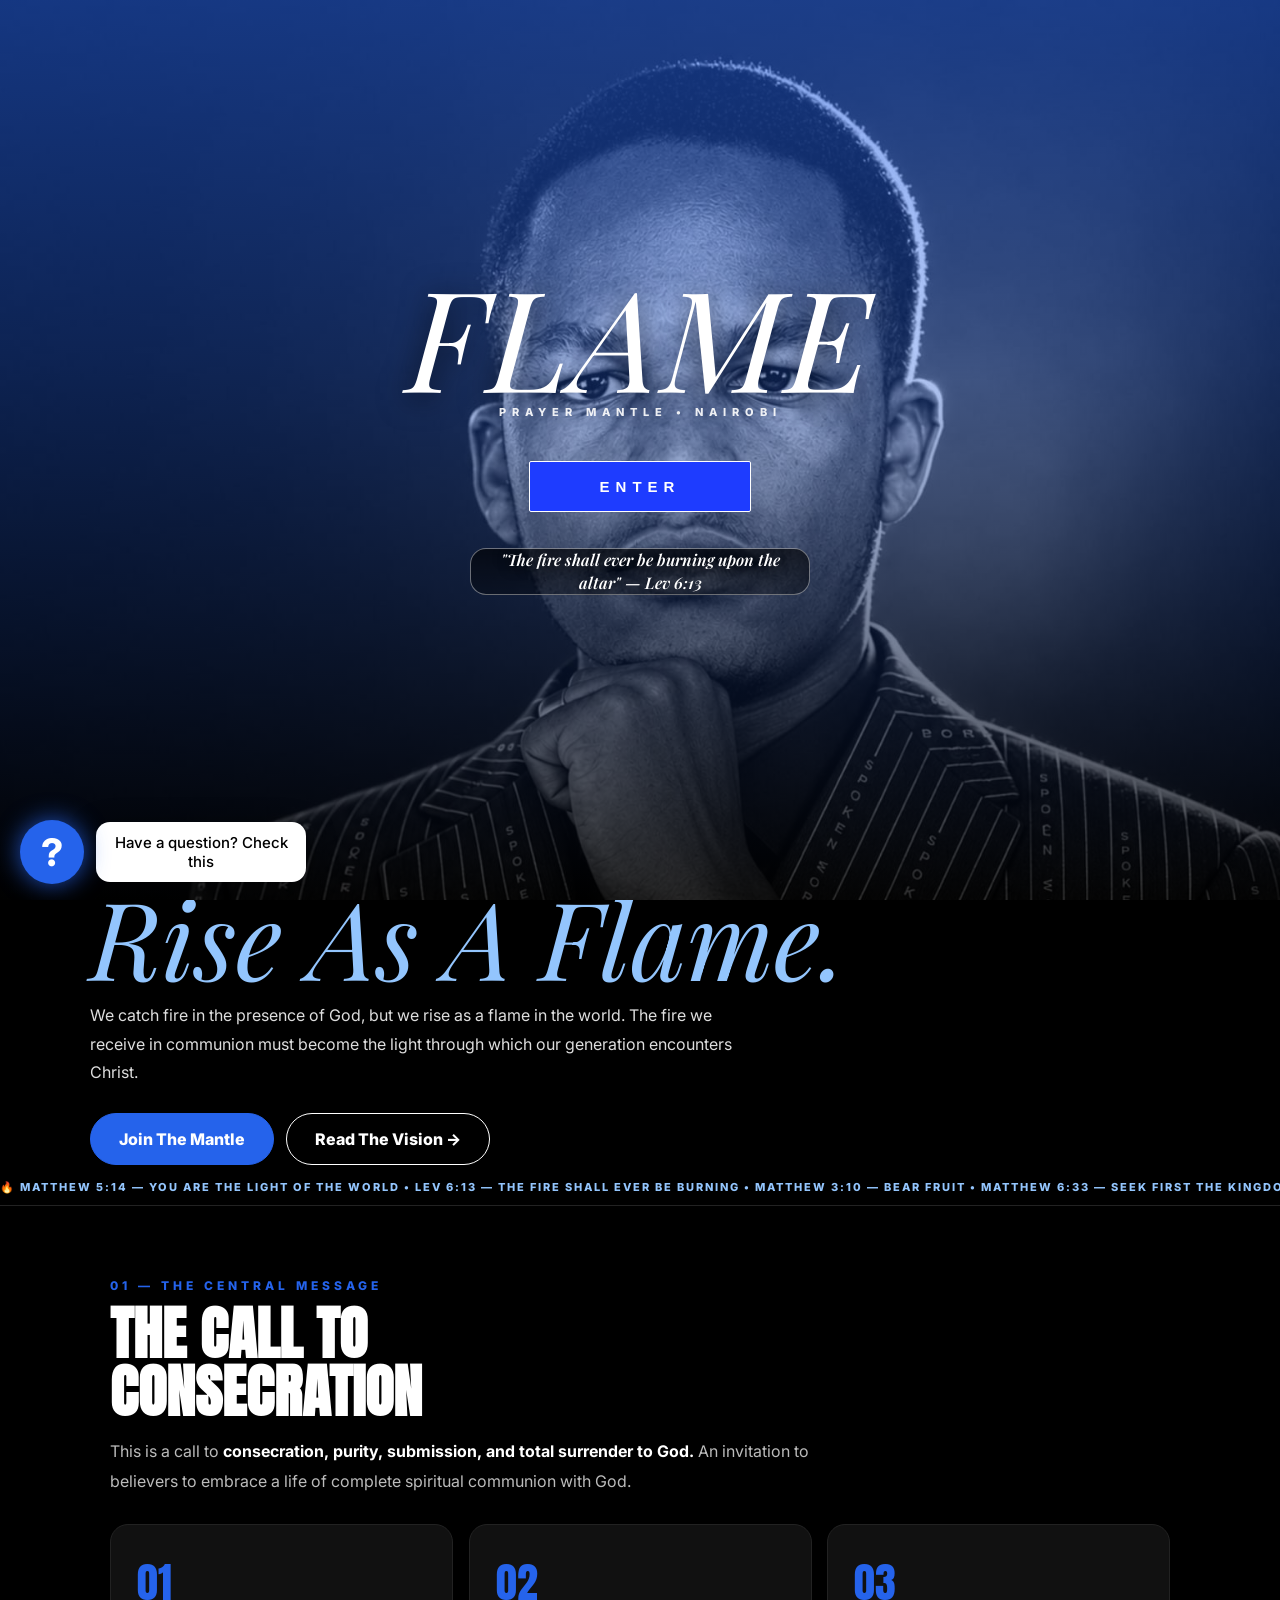
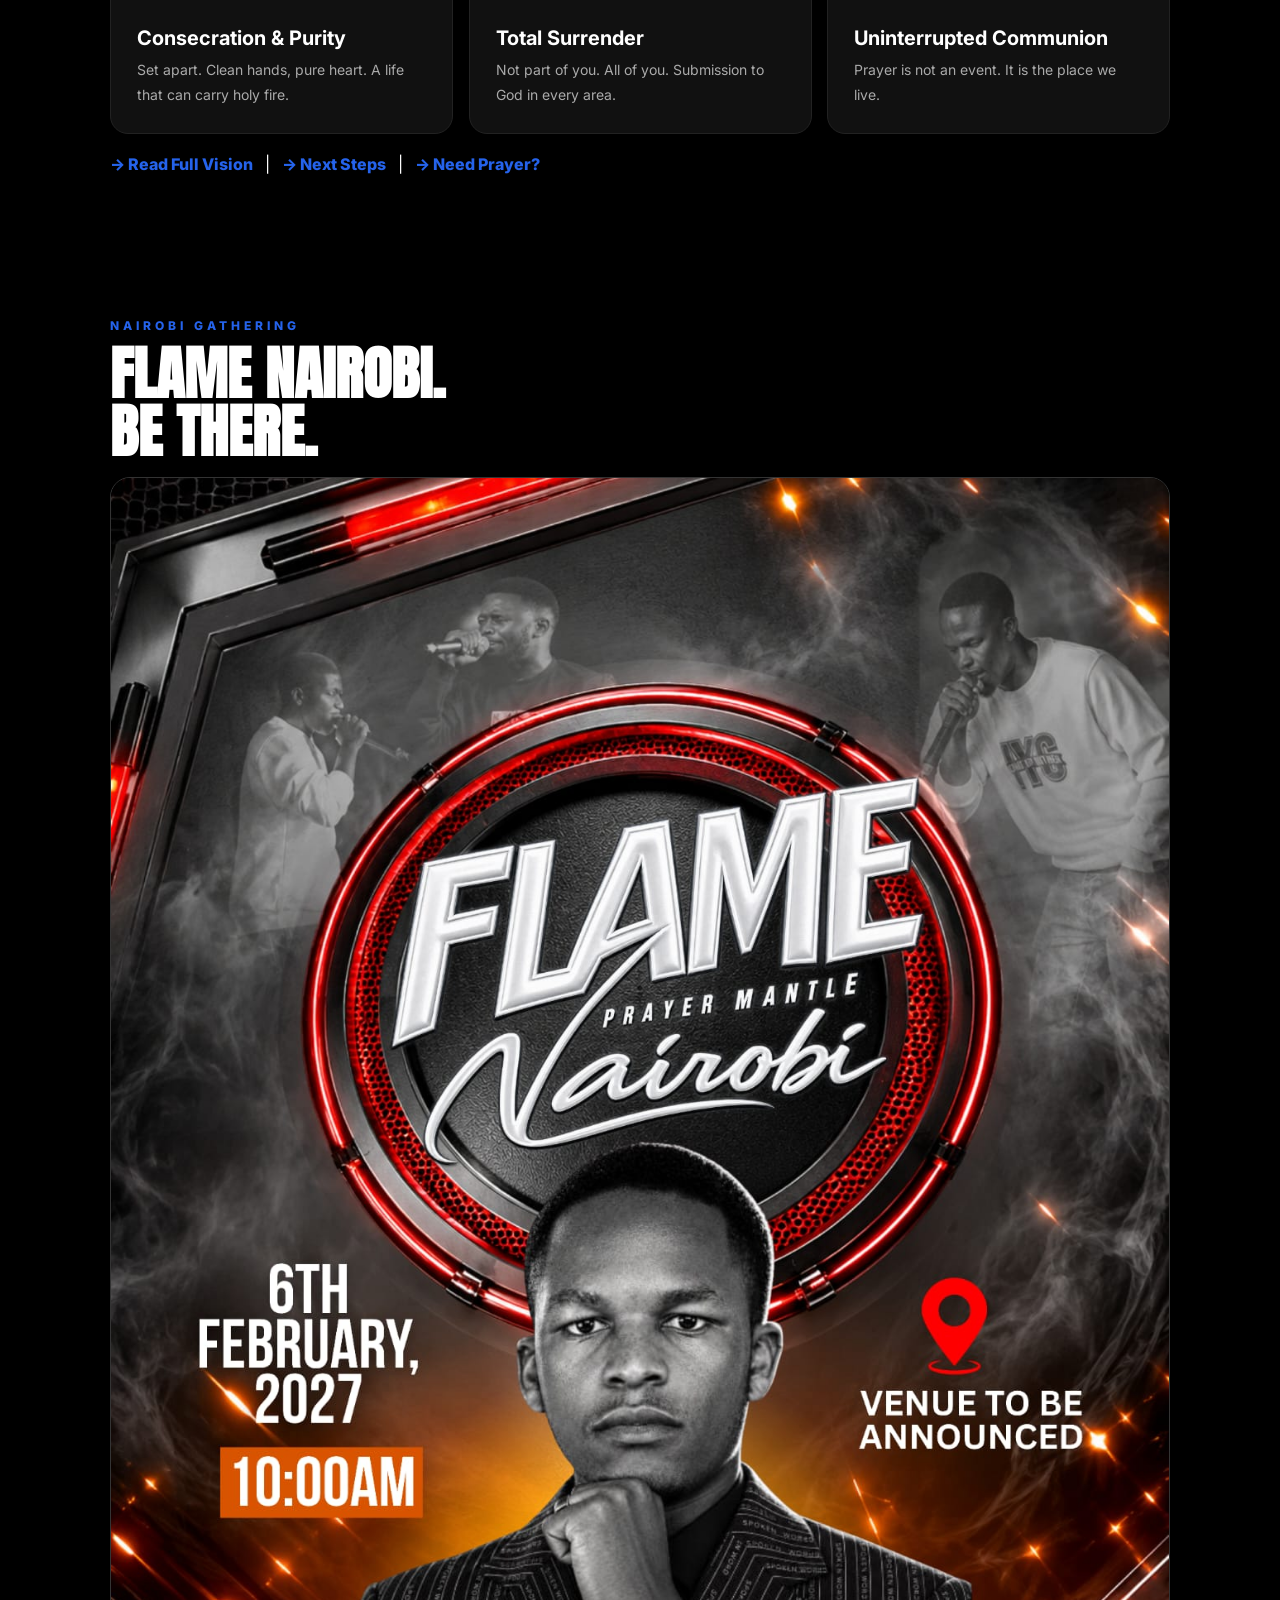
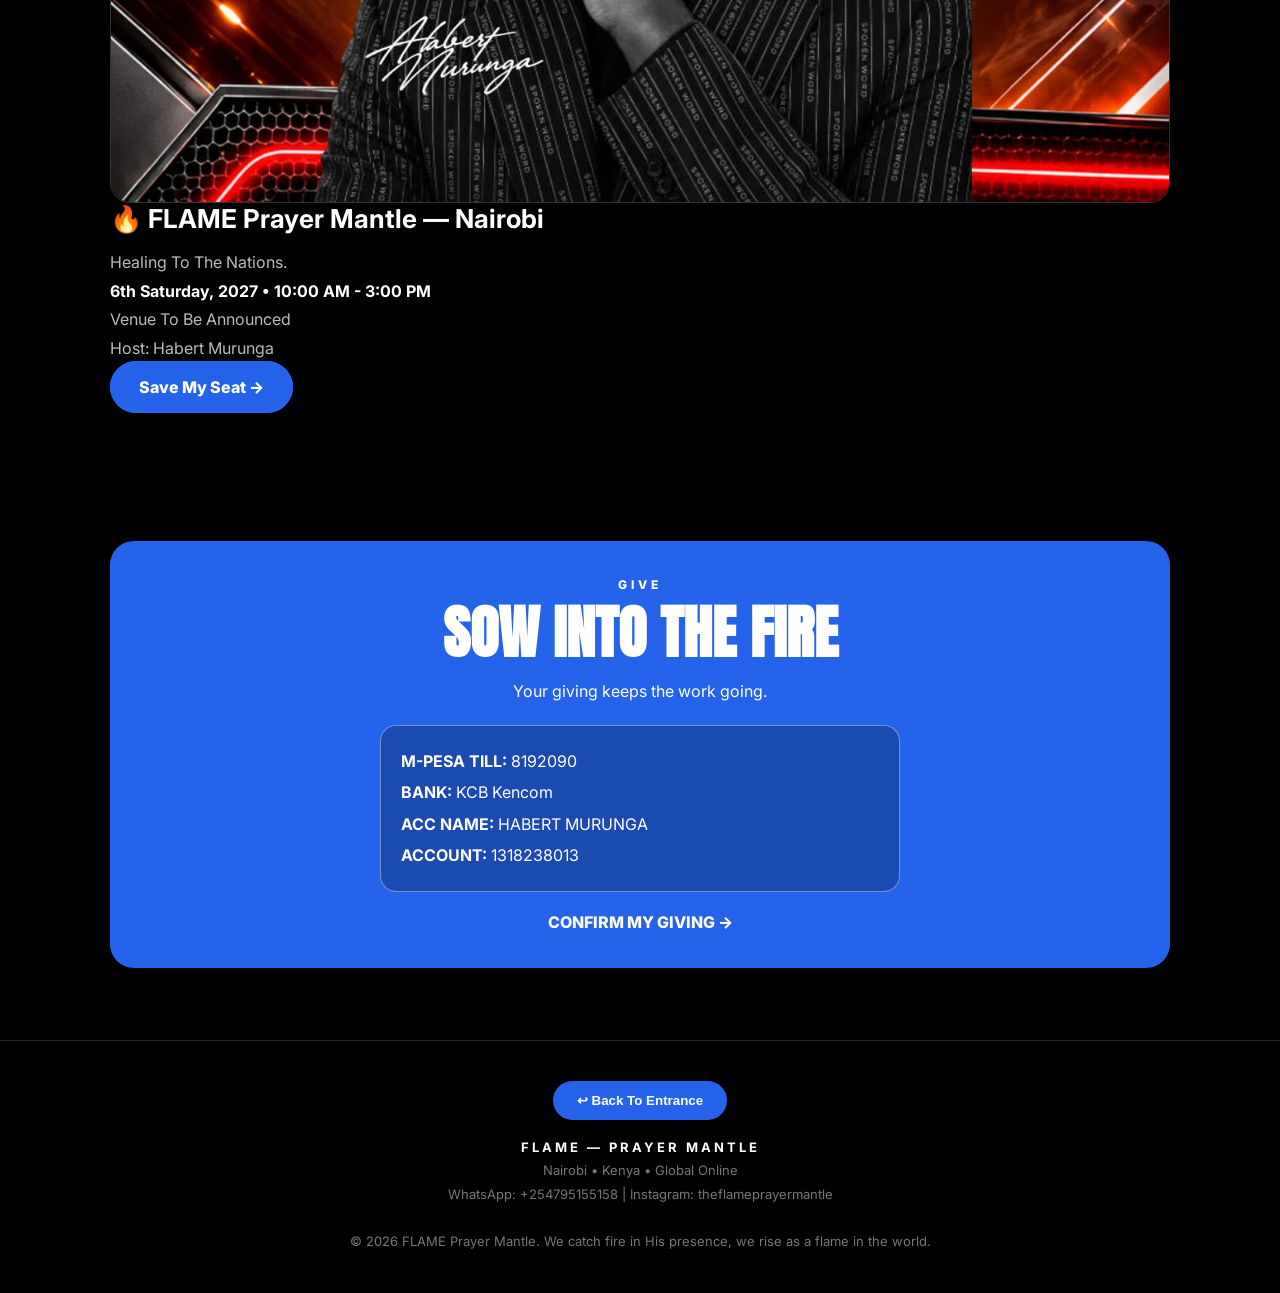
==== commit f1e8ce59: "Physical 2500 + uncrowd entry - full file" ====
--- a/index.html
+++ b/index.html
@@ -4,7 +4,7 @@
 <meta charset="UTF-8">
 <meta name="viewport" content="width=device-width, initial-scale=1.0">
 <title>FLAME | Catch Fire, Rise As A Flame</title>
-<link rel="stylesheet" href="style.css?v=11">
+<link rel="stylesheet" href="style.css?v=12">
 <link href="https://fonts.googleapis.com/css2?family=Anton&family=Inter:wght@300;400;600;800&family=Playfair+Display:ital@1&display=swap" rel="stylesheet">
 <style>
   .page-section{display:none !important}
@@ -21,10 +21,10 @@
   .splash-sub{position:relative !important;z-index:2 !important;letter-spacing:6px !important;font-size:11px !important;font-weight:800 !important;color:#fff !important;opacity:.9 !important;margin-bottom:22px !important}
   .splash-inner{position:relative !important;z-index:2 !important}
   .btn-enter{background:#1e3cff !important;background-color:#1e3cff !important;border:1px solid #fff !important;color:#fff !important;padding:16px 70px !important;letter-spacing:6px !important;font-size:15px !important;font-weight:800 !important;border-radius:2px !important;box-shadow:none !important;cursor:pointer !important}
-  .splash-verse{margin-top:18px !important;color:#FFFFFF !important;font-family:'Playfair Display',serif !important;font-style:italic !important;font-size:19px !important;line-height:1.4 !important;text-shadow:0 2px 12px rgba(0,0,0,0.7) !important}
-  .help-wrap{position:absolute !important;bottom:28px !important;left:20px !important;right:20px !important;z-index:5 !important;display:flex !important;align-items:center !important;gap:12px !important}
+  .splash-verse{margin-top:18px !important;color:#FFFFFF !important;font-family:'Playfair Display',serif !important;font-style:italic !important;font-size:16px !important;line-height:1.4 !important;text-shadow:0 2px 12px rgba(0,0,0,0.7) !important;padding:0 20px !important}
+  .help-wrap{position:absolute !important;bottom:16px !important;left:20px !important;right:20px !important;z-index:5 !important;display:flex !important;align-items:center !important;gap:12px !important}
   .help-btn{position:static !important;width:64px !important;height:64px !important;min-width:64px !important;border-radius:50% !important;background:#2563EB !important;background-color:#2563EB !important;border:none !important;font-size:38px !important;box-shadow:0 0 25px rgba(37,99,235,.8) !important;display:flex !important;align-items:center !important;justify-content:center !important}
-  .help-bubble{background:#fff !important;color:#000 !important;padding:14px 18px !important;border-radius:14px !important;font-size:17px !important;font-weight:500 !important;max-width:260px !important;text-align:center !important;cursor:pointer !important;box-shadow:0 8px 30px rgba(0,0,0,.4) !important}
+  .help-bubble{background:#fff !important;color:#000 !important;padding:11px 14px !important;border-radius:14px !important;font-size:15px !important;font-weight:500 !important;max-width:210px !important;text-align:center !important;cursor:pointer !important;box-shadow:0 8px 30px rgba(0,0,0,.4) !important}
   .faq-popup{position:absolute !important;inset:0 !important;z-index:10 !important;display:none !important;flex-direction:column !important;justify-content:flex-end !important;padding:12px !important}
   .faq-popup.open{display:flex !important}
   .faq-card{background:#fff !important;border-radius:18px !important;overflow:hidden !important;color:#000 !important;text-align:left !important;max-height:78vh !important;overflow-y:auto !important;width:100% !important}
@@ -176,16 +176,16 @@
   .book-cover-img{width:100% !important;display:block !important;object-fit:contain !important;background:#000 !important}
   .badge-available{background:#DC2626 !important;color:#fff !important;padding:5px 10px !important;font-size:10px !important;font-weight:800 !important;letter-spacing:1px !important;border-radius:20px !important}
   .badge-coming{background:#000 !important;color:#fff !important;padding:5px 10px !important;font-size:10px !important;font-weight:800 !important;letter-spacing:1px !important;border-radius:20px !important}
-  /* FIX BLACK SIDE SPACE + READABILITY */
   main#content{padding:0 !important;margin:0 !important;width:100% !important;max-width:100% !important;overflow:hidden !important}
   section#author.author-window,section#portfolio.invert-window,section#merch.merch-window{margin:0 auto !important;width:100% !important;max-width:1180px !important;border-radius:0 !important;box-sizing:border-box !important}
   section#author .page-cover,section#portfolio .page-cover,section#merch .page-cover{margin:0 !important;border-radius:0 !important;width:100% !important;height:260px !important}
   .merch-sub,.shirt-card p{color:#ddd !important}
   .author-main p,.book-card p{color:#333 !important}
-  /* SUPPORT PORTAL */
+  body.on-splash #supportFloat{display:none !important}
+  body.on-splash #welcomeSupport{display:none !important}
   #supportFloat{position:fixed !important;right:16px !important;bottom:20px !important;z-index:998 !important;background:#B91C1C !important;color:#fff !important;border:none !important;padding:14px 18px !important;border-radius:30px !important;font-weight:800 !important;font-size:13px !important;letter-spacing:1px !important;cursor:pointer !important;box-shadow:0 10px 30px rgba(185,28,28,.4) !important;display:flex !important;align-items:center !important;gap:8px !important}
   #supportFloat:hover{background:#991B1B !important;transform:translateY(-2px) !important}
-  @media(max-width:850px){#supportFloat{bottom:76px !important;right:12px !important;padding:12px 14px !important;font-size:12px !important}}
+  @media(max-width:850px){#supportFloat{bottom:20px !important;right:12px !important;padding:12px 14px !important;font-size:12px !important}}
   .support-overlay{display:none;position:fixed;inset:0;z-index:999;background:rgba(0,0,0,.85);padding:14px;overflow-y:auto}
   .support-card{background:#fff;max-width:560px;margin:20px auto;border-radius:16px;overflow:hidden;color:#111}
   .support-head{background:#000;color:#fff;padding:22px;display:flex;justify-content:space-between;align-items:start}
@@ -207,7 +207,7 @@
   @media(min-width:850px){#welcomeSupport{left:auto;right:20px;bottom:90px}}
 </style>
 </head>
-<body>
+<body class="on-splash">
 <div class="embers" id="embers"></div>
 <div id="splash">
   <img id="splash-img" src="images/habert-singing.jpg" alt="FLAME">
@@ -361,15 +361,15 @@
       <div>
         <h2>BOOKS NOW<br>AVAILABLE &<br>UPCOMING RELEASES.</h2>
         <p>We are pleased to announce that two of our books are now available for purchase:</p>
-        <p><strong>HOW TO ACCESS THE BOOKS</strong><br>• Digital Edition (eBook): <strong>KSh 1,000</strong> per book.<br>• Physical Copies: Available, delivery nationwide across Kenya.</p>
+        <p><strong>HOW TO ACCESS THE BOOKS</strong><br>• Digital Edition (eBook): <strong>KSh 1,000</strong> per book.<br>• Physical Copy: <strong>KSh 2,500</strong> per book. Delivery nationwide across Kenya.</p>
         <button onclick="openBuyModal()" style="background:#DC2626;color:#fff;border:none;padding:14px 20px;font-weight:800;cursor:pointer;width:100%;font-size:15px;border-radius:8px">BUY AVAILABLE BOOKS →</button>
         <p style="font-size:12px;color:#666;margin-top:8px;text-align:center">Tap to see payment details first, then choose a book & pay.</p>
       </div>
       <div>
         <h3 style="font-family:'Anton',sans-serif;font-size:20px;margin:0 0 12px;color:#000">AVAILABLE NOW</h3>
         <div class="books-grid">
-          <div class="book-card" style="padding:0;overflow:hidden;background:#fff"><div style="background:#000;padding:8px"><img src="images/book-disconnected.png" style="width:100%;display:block;object-fit:contain;background:#000" alt="Disconnected"></div><div style="padding:14px"><span class="badge-available">AVAILABLE NOW</span><h3 style="margin:12px 0 6px;line-height:1.25">Disconnected from the Head: The Doctrine of Religiosity</h3><p>Digital KSh 1,000 • Physical + Delivery</p><button onclick="openBuyModal('Disconnected from the Head')" style="margin-top:10px;background:#000;color:#fff;padding:9px 14px;border:none;font-weight:800;font-size:12px;cursor:pointer;width:100%">ORDER NOW →</button></div></div>
-          <div class="book-card" style="padding:0;overflow:hidden;background:#fff"><div style="background:#000;padding:8px"><img src="images/book-pioneers.jpeg" style="width:100%;display:block;object-fit:contain;background:#000" alt="Pioneers"></div><div style="padding:14px"><span class="badge-available">AVAILABLE NOW</span><h3 style="margin:12px 0 6px;line-height:1.25">Pioneers Breakthrough</h3><p>Digital KSh 1,000 • Physical + Delivery</p><button onclick="openBuyModal('Pioneers Breakthrough')" style="margin-top:10px;background:#000;color:#fff;padding:9px 14px;border:none;font-weight:800;font-size:12px;cursor:pointer;width:100%">ORDER NOW →</button></div></div>
+          <div class="book-card" style="padding:0;overflow:hidden;background:#fff"><div style="background:#000;padding:8px"><img src="images/book-disconnected.png" style="width:100%;display:block;object-fit:contain;background:#000" alt="Disconnected"></div><div style="padding:14px"><span class="badge-available">AVAILABLE NOW</span><h3 style="margin:12px 0 6px;line-height:1.25">Disconnected from the Head: The Doctrine of Religiosity</h3><p>Digital KSh 1,000 • Physical KSh 2,500</p><button onclick="openBuyModal('Disconnected from the Head')" style="margin-top:10px;background:#000;color:#fff;padding:9px 14px;border:none;font-weight:800;font-size:12px;cursor:pointer;width:100%">ORDER NOW →</button></div></div>
+          <div class="book-card" style="padding:0;overflow:hidden;background:#fff"><div style="background:#000;padding:8px"><img src="images/book-pioneers.jpeg" style="width:100%;display:block;object-fit:contain;background:#000" alt="Pioneers"></div><div style="padding:14px"><span class="badge-available">AVAILABLE NOW</span><h3 style="margin:12px 0 6px;line-height:1.25">Pioneers Breakthrough</h3><p>Digital KSh 1,000 • Physical KSh 2,500</p><button onclick="openBuyModal('Pioneers Breakthrough')" style="margin-top:10px;background:#000;color:#fff;padding:9px 14px;border:none;font-weight:800;font-size:12px;cursor:pointer;width:100%">ORDER NOW →</button></div></div>
         </div>
         <h3 style="font-family:'Anton',sans-serif;font-size:20px;margin:24px 0 6px;color:#000">UPCOMING — 6TH FEBRUARY 2027</h3>
         <p style="color:#333;line-height:1.7;margin:0 0 12px">Two books for release on <strong>6th February 2027</strong>. Book launch + film premiere + first ministry ministration.</p>
@@ -473,34 +473,29 @@
   WhatsApp: +254795155158 | Instagram: theflameprayermantle<br><br>
   © 2026 FLAME Prayer Mantle. We catch fire in His presence, we rise as a flame in the world.
 </footer>
-
-<!-- BUY MODAL -->
 <div id="buyModal" style="display:none;position:fixed;inset:0;z-index:999;background:rgba(0,0,0,.85);padding:14px;overflow-y:auto" onclick="if(event.target===this)closeBuyModal()">
 <div style="background:#fff;max-width:520px;margin:20px auto;border-radius:14px;overflow:hidden;color:#000">
 <div style="background:#DC2626;color:#fff;padding:20px;display:flex;justify-content:space-between;align-items:center"><div><small style="letter-spacing:3px;font-weight:800">STEP 1 • PAY FIRST</small><h2 style="font-family:'Anton',sans-serif;font-size:28px;margin:4px 0 0;color:#fff">BUY A BOOK</h2></div><button onclick="closeBuyModal()" style="background:none;border:none;color:#fff;font-size:22px;cursor:pointer">✕</button></div>
 <div style="padding:18px">
-<p style="line-height:1.7;margin:0 0 12px;color:#333"><strong>HOW TO PAY:</strong><br>1. Choose a book below<br>2. Pay via M-Pesa or Bank<br>3. Tap <strong>I HAVE PAID</strong> to send your M-Pesa code on WhatsApp</p>
-<div style="background:#FEF2F2;border:1px solid #FECACA;padding:14px;border-radius:10px;line-height:1.8;color:#111"><strong>M-PESA TILL:</strong> 8192090<br><strong>NAME:</strong> HABERT MURUNGA<br><strong>BANK:</strong> KCB Kencom • 1318238013<br><strong>DIGITAL:</strong> KSh 1,000 per book<br><strong>PHYSICAL:</strong> + Delivery Nationwide</div>
+<p style="line-height:1.7;margin:0 0 12px;color:#333"><strong>HOW TO PAY:</strong><br>1. Choose a book below<br>2. Choose Digital or Physical<br>3. Pay via M-Pesa or Bank<br>4. Tap <strong>I HAVE PAID</strong> to send your M-Pesa code on WhatsApp</p>
+<div style="background:#FEF2F2;border:1px solid #FECACA;padding:14px;border-radius:10px;line-height:1.8;color:#111"><strong>M-PESA TILL:</strong> 8192090<br><strong>NAME:</strong> HABERT MURUNGA<br><strong>BANK:</strong> KCB Kencom • 1318238013<br><strong>DIGITAL (eBook):</strong> KSh 1,000 per book<br><strong>PHYSICAL COPY:</strong> KSh 2,500 per book<br><span style="font-size:12px;color:#666">Delivery: Nationwide • Tell us your location for delivery cost</span></div>
+<div style="margin-top:14px"><p style="font-weight:800;font-size:12px;letter-spacing:1px;margin:0 0 8px;color:#111">CHOOSE FORMAT:</p><div style="display:flex;gap:10px"><button id="fmtDigital" onclick="selectFormat('Digital',1000)" style="flex:1;background:#B91C1C;color:#fff;border:none;padding:12px;font-weight:800;cursor:pointer;border-radius:8px">📱 DIGITAL<br><span style="font-weight:400;font-size:12px">KSh 1,000</span></button><button id="fmtPhysical" onclick="selectFormat('Physical',2500)" style="flex:1;background:#fff;color:#111;border:2px solid #111;padding:12px;font-weight:800;cursor:pointer;border-radius:8px">📕 PHYSICAL<br><span style="font-weight:400;font-size:12px">KSh 2,500</span></button></div></div>
 <div style="margin-top:14px;display:flex;flex-direction:column;gap:10px">
-<button onclick="selectBook('Disconnected from the Head: The Doctrine of Religiosity')" style="text-align:left;background:#fff;border:2px solid #000;padding:12px;cursor:pointer;color:#111"><strong>📕 Disconnected from the Head</strong><br><span style="font-size:12px;color:#666">KSh 1,000 • AVAILABLE NOW</span></button>
-<button onclick="selectBook('Pioneers Breakthrough')" style="text-align:left;background:#fff;border:2px solid #000;padding:12px;cursor:pointer;color:#111"><strong>📕 Pioneers Breakthrough</strong><br><span style="font-size:12px;color:#666">KSh 1,000 • AVAILABLE NOW</span></button>
+<button onclick="selectBook('Disconnected from the Head: The Doctrine of Religiosity')" style="text-align:left;background:#fff;border:2px solid #000;padding:12px;cursor:pointer;color:#111"><strong>📕 Disconnected from the Head</strong><br><span style="font-size:12px;color:#666">Digital KSh 1,000 • Physical KSh 2,500</span></button>
+<button onclick="selectBook('Pioneers Breakthrough')" style="text-align:left;background:#fff;border:2px solid #000;padding:12px;cursor:pointer;color:#111"><strong>📕 Pioneers Breakthrough</strong><br><span style="font-size:12px;color:#666">Digital KSh 1,000 • Physical KSh 2,500</span></button>
 <button onclick="selectBook('YOU CAN ONLY GO UP - PRE-ORDER')" style="text-align:left;background:#fff;border:2px solid #ddd;padding:12px;cursor:pointer;color:#111"><strong>📗 YOU CAN ONLY GO UP</strong><br><span style="font-size:12px;color:#666">PRE-ORDER • 6 Feb 2027</span></button>
 <button onclick="selectBook('THE PRICE OF FREEDOM - PRE-ORDER')" style="text-align:left;background:#fff;border:2px solid #ddd;padding:12px;cursor:pointer;color:#111"><strong>📗 THE PRICE OF FREEDOM</strong><br><span style="font-size:12px;color:#666">PRE-ORDER • 6 Feb 2027</span></button>
 </div>
-<div id="selectedBookBox" style="display:none;background:#000;color:#fff;padding:14px;border-radius:10px;margin-top:14px"><small>SELECTED:</small><div id="selectedBookName" style="font-weight:800;margin:4px 0 10px">—</div><a id="paidBtn" href="#" target="_blank" style="display:block;background:#16a34a;color:#fff;text-align:center;padding:13px;text-decoration:none;font-weight:800">✅ I HAVE PAID → SEND M-PESA MESSAGE ON WHATSAPP</a><p style="font-size:12px;color:#bbb;margin:8px 0 0;line-height:1.6">After paying, tap above. WhatsApp will open with your book + space to paste your M-Pesa code.</p></div>
-</div>
-</div>
-</div>
-
-<!-- HISTORY MODAL -->
+<div id="selectedBookBox" style="display:none;background:#000;color:#fff;padding:14px;border-radius:10px;margin-top:14px"><small>SELECTED:</small><div id="selectedBookName" style="font-weight:800;margin:4px 0 2px">—</div><div id="selectedFormat" style="font-size:13px;color:#FCA5A5;margin-bottom:10px">Digital • KSh 1,000</div><a id="paidBtn" href="#" target="_blank" style="display:block;background:#16a34a;color:#fff;text-align:center;padding:13px;text-decoration:none;font-weight:800">✅ I HAVE PAID → SEND M-PESA MESSAGE ON WHATSAPP</a><p style="font-size:12px;color:#bbb;margin:8px 0 0;line-height:1.6">After paying, tap above. WhatsApp will open with your book + format + price + space to paste your M-Pesa code.</p></div>
+</div>
+</div>
+</div>
 <div id="historyModal" style="display:none;position:fixed;inset:0;z-index:999;background:rgba(0,0,0,.85);padding:14px;overflow-y:auto" onclick="if(event.target===this)closeHistory()">
 <div style="background:#fff;max-width:520px;margin:20px auto;border-radius:14px;overflow:hidden;color:#000">
 <div style="background:#000;color:#fff;padding:20px;display:flex;justify-content:space-between"><div><small style="letter-spacing:3px;color:#93c5fd;font-weight:800">BOOK HISTORY</small><h2 id="historyTitle" style="font-family:'Anton',sans-serif;font-size:26px;margin:4px 0 0;color:#fff">BOOK HISTORY</h2></div><button onclick="closeHistory()" style="background:none;border:none;color:#fff;font-size:22px;cursor:pointer">✕</button></div>
 <div style="padding:18px"><img id="historyImg" src="" style="width:100%;border-radius:10px;margin-bottom:12px;background:#000"><p id="historyText" style="line-height:1.8;color:#333">History coming soon. Habert is preparing the full story behind this book.</p><button onclick="closeHistory();openBuyModal(document.getElementById('historyTitle').textContent)" style="background:#DC2626;color:#fff;border:none;padding:13px;width:100%;font-weight:800;cursor:pointer;margin-top:12px">PRE-ORDER THIS BOOK →</button></div>
 </div>
 </div>
-
-<!-- SUPPORT FLOAT + WELCOME + PORTAL -->
 <button id="supportFloat" onclick="openSupport()">❤️ SUPPORT THE VISION</button>
 <div id="welcomeSupport">
 <div style="display:flex;justify-content:space-between;gap:10px"><strong style="font-family:'Anton',sans-serif;font-size:18px;line-height:1.1">BE PART OF THE VISION 🔥</strong><button onclick="closeWelcomeSupport()" style="background:none;border:none;font-size:20px;cursor:pointer">✕</button></div>
@@ -537,7 +532,6 @@
 </div>
 </div>
 </div>
-
 <script>
 function toggleTheme(){
   document.body.classList.toggle('light-mode');
@@ -545,6 +539,7 @@
   if(b) b.textContent=document.body.classList.contains('light-mode') ? '🌙' : '☀️';
 }
 function handleEnter(){
+  document.body.classList.remove('on-splash');
   var s=document.getElementById('splash');
   if(!s) return;
   s.classList.add('hide');
@@ -630,6 +625,7 @@
   }
 });
 function backToEntrance(){
+  document.body.classList.add('on-splash');
   var s=document.getElementById('splash');
   if(s){
     s.classList.remove('hide');
@@ -704,9 +700,12 @@
   var wrap=document.getElementById('embers'); if(!wrap) return;
   for(var i=0;i<18;i++){ var e=document.createElement('div'); e.className='ember'; var s=3+Math.random()*5; e.style.width=s+'px'; e.style.height=s+'px'; e.style.left=(Math.random()*100)+'%'; e.style.animationDuration=(6+Math.random()*7)+'s'; e.style.animationDelay=(Math.random()*6)+'s'; wrap.appendChild(e); }
 })();
+var selectedBookNameGlobal=''; var selectedFormatGlobal='Digital'; var selectedPriceGlobal=1000;
 function openBuyModal(book){var m=document.getElementById('buyModal');if(m)m.style.display='block';if(book)selectBook(book);}
 function closeBuyModal(){var m=document.getElementById('buyModal');if(m)m.style.display='none';}
-function selectBook(name){var b=document.getElementById('selectedBookBox');var n=document.getElementById('selectedBookName');var btn=document.getElementById('paidBtn');if(b)b.style.display='block';if(n)n.textContent=name;if(btn)btn.href='https://wa.me/254795155158?text='+encodeURIComponent('Hello FLAME, I have paid for: '+name+'\nM-Pesa Code: \nFormat (Digital/Physical): \nName: \nDelivery Location: ');if(b)b.scrollIntoView({behavior:'smooth',block:'nearest'});}
+function selectBook(name){selectedBookNameGlobal=name;var b=document.getElementById('selectedBookBox');var n=document.getElementById('selectedBookName');if(b)b.style.display='block';if(n)n.textContent=name;updatePaidButton();if(b)b.scrollIntoView({behavior:'smooth',block:'nearest'});}
+function selectFormat(fmt,price){selectedFormatGlobal=fmt;selectedPriceGlobal=price;var d=document.getElementById('fmtDigital');var p=document.getElementById('fmtPhysical');if(d){d.style.background=fmt==='Digital'?'#B91C1C':'#fff';d.style.color=fmt==='Digital'?'#fff':'#111';d.style.border=fmt==='Digital'?'none':'2px solid #111';}if(p){p.style.background=fmt==='Physical'?'#B91C1C':'#fff';p.style.color=fmt==='Physical'?'#fff':'#111';p.style.border=fmt==='Physical'?'none':'2px solid #111';}updatePaidButton();}
+function updatePaidButton(){var f=document.getElementById('selectedFormat');var btn=document.getElementById('paidBtn');if(f)f.textContent=selectedFormatGlobal+' • KSh '+selectedPriceGlobal;if(btn&&selectedBookNameGlobal)btn.href='https://wa.me/254795155158?text='+encodeURIComponent('Hello FLAME, I have paid for: '+selectedBookNameGlobal+'\nFormat: '+selectedFormatGlobal+'\nPrice: KSh '+selectedPriceGlobal+'\nM-Pesa Code: \nName: \nDelivery Location (if Physical): ');}
 function openHistory(which){var t=document.getElementById('historyTitle');var txt=document.getElementById('historyText');var img=document.getElementById('historyImg');var m=document.getElementById('historyModal');if(which==='freedom'){if(t)t.textContent='THE PRICE OF FREEDOM';if(img)img.src='images/book-freedom.jpeg';if(txt)txt.textContent='History coming soon. Habert is preparing the full story behind THE PRICE OF FREEDOM — what it cost, why it was written, and what it will unlock for this generation.';}else{if(t)t.textContent='YOU CAN ONLY GO UP';if(img)img.src='images/book-go-up.jpeg';if(txt)txt.textContent='History coming soon. Habert is preparing the full story behind YOU CAN ONLY GO UP — the journey, the breaking, and the rising.';}if(m)m.style.display='block';}
 function closeHistory(){var m=document.getElementById('historyModal');if(m)m.style.display='none';}
 var supportInitiative='Upcoming Book Releases';var supportAmount=1000;
@@ -719,7 +718,7 @@
 document.getElementById('supporterName')?.addEventListener('input',updateSupportSummary);
 function copyText(t){if(navigator.clipboard)navigator.clipboard.writeText(t).then(function(){alert('Copied: '+t)});else{var i=document.createElement('input');i.value=t;document.body.appendChild(i);i.select();document.execCommand('copy');document.body.removeChild(i);alert('Copied: '+t);}}
 function closeWelcomeSupport(){var w=document.getElementById('welcomeSupport');if(w)w.style.display='none';}
-setTimeout(function(){var w=document.getElementById('welcomeSupport');if(w&&!sessionStorage.getItem('flameWelcomeShown')){w.style.display='block';sessionStorage.setItem('flameWelcomeShown','1');}},4000);
+setTimeout(function(){var w=document.getElementById('welcomeSupport');if(w&&!sessionStorage.getItem('flameWelcomeShown')&&!document.body.classList.contains('on-splash')){w.style.display='block';sessionStorage.setItem('flameWelcomeShown','1');}},4000);
 </script>
 <script src="script.js?v=10"></script>
 </body>
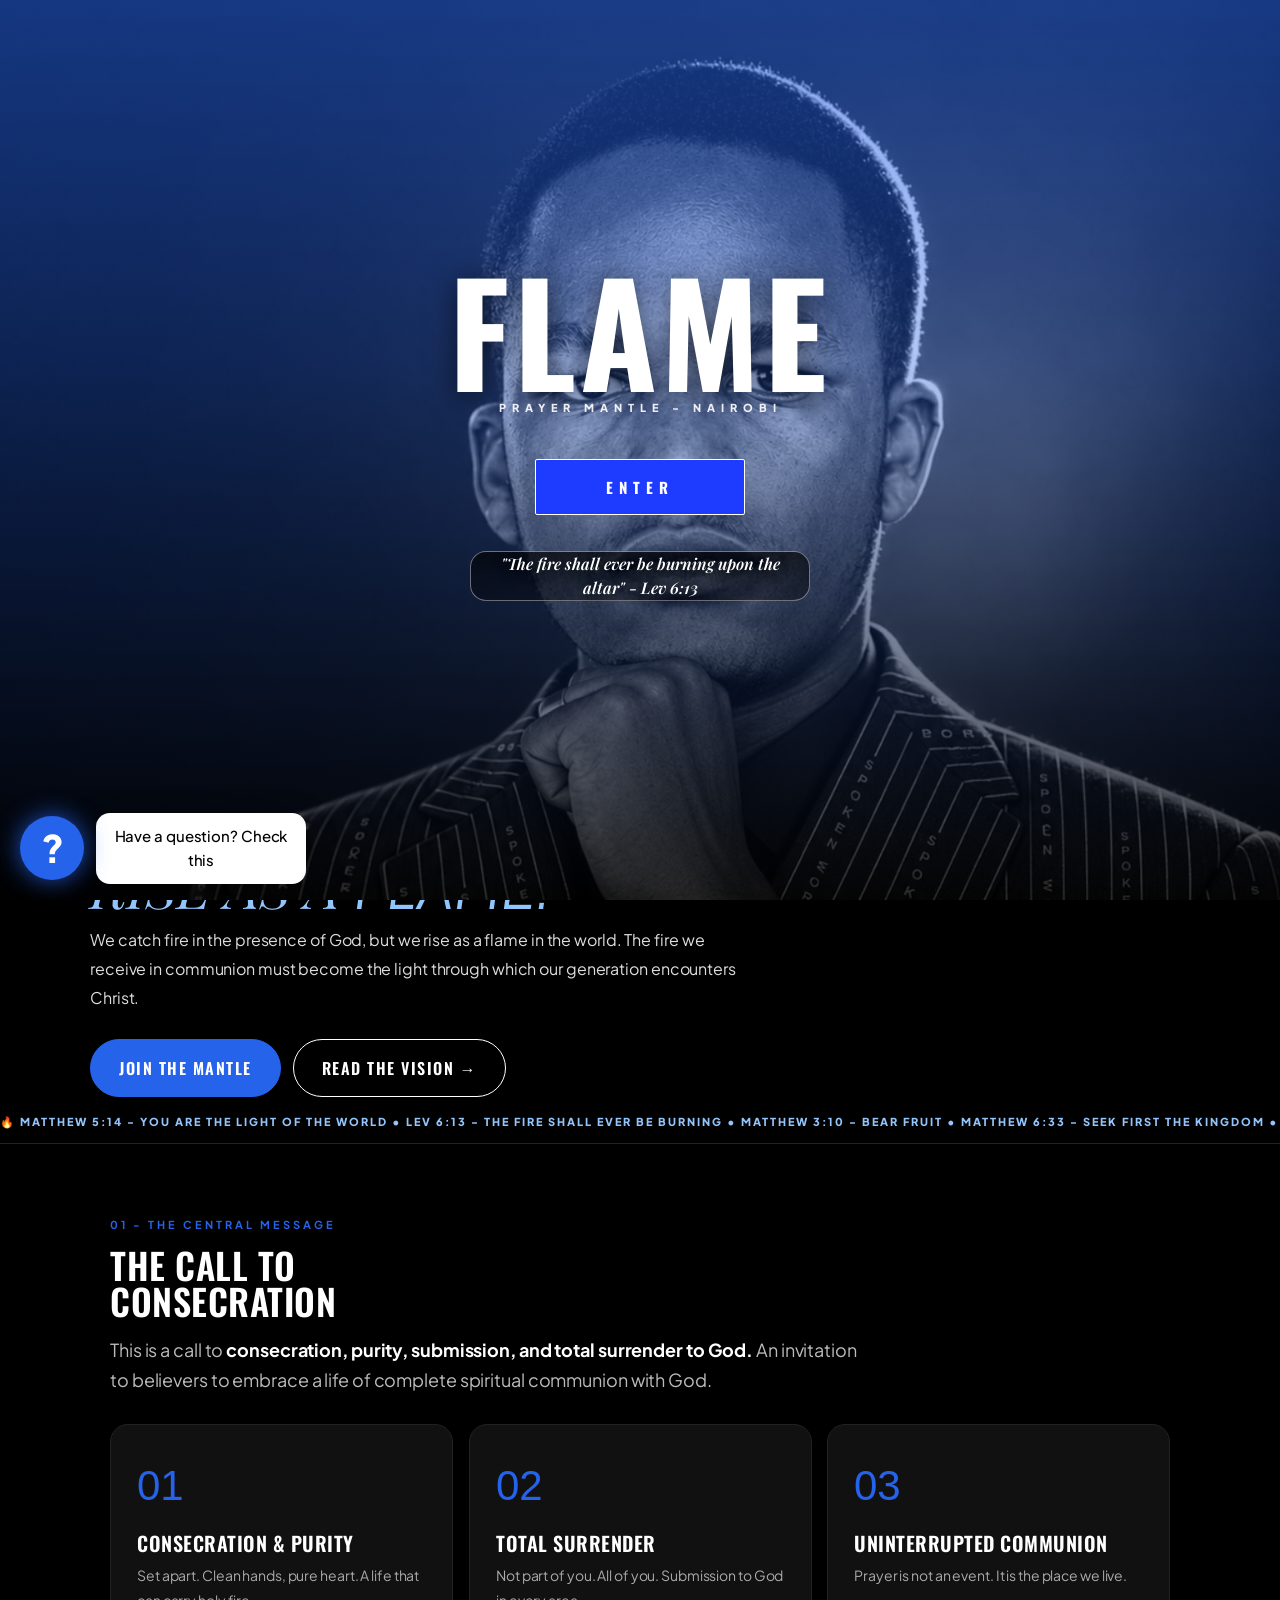
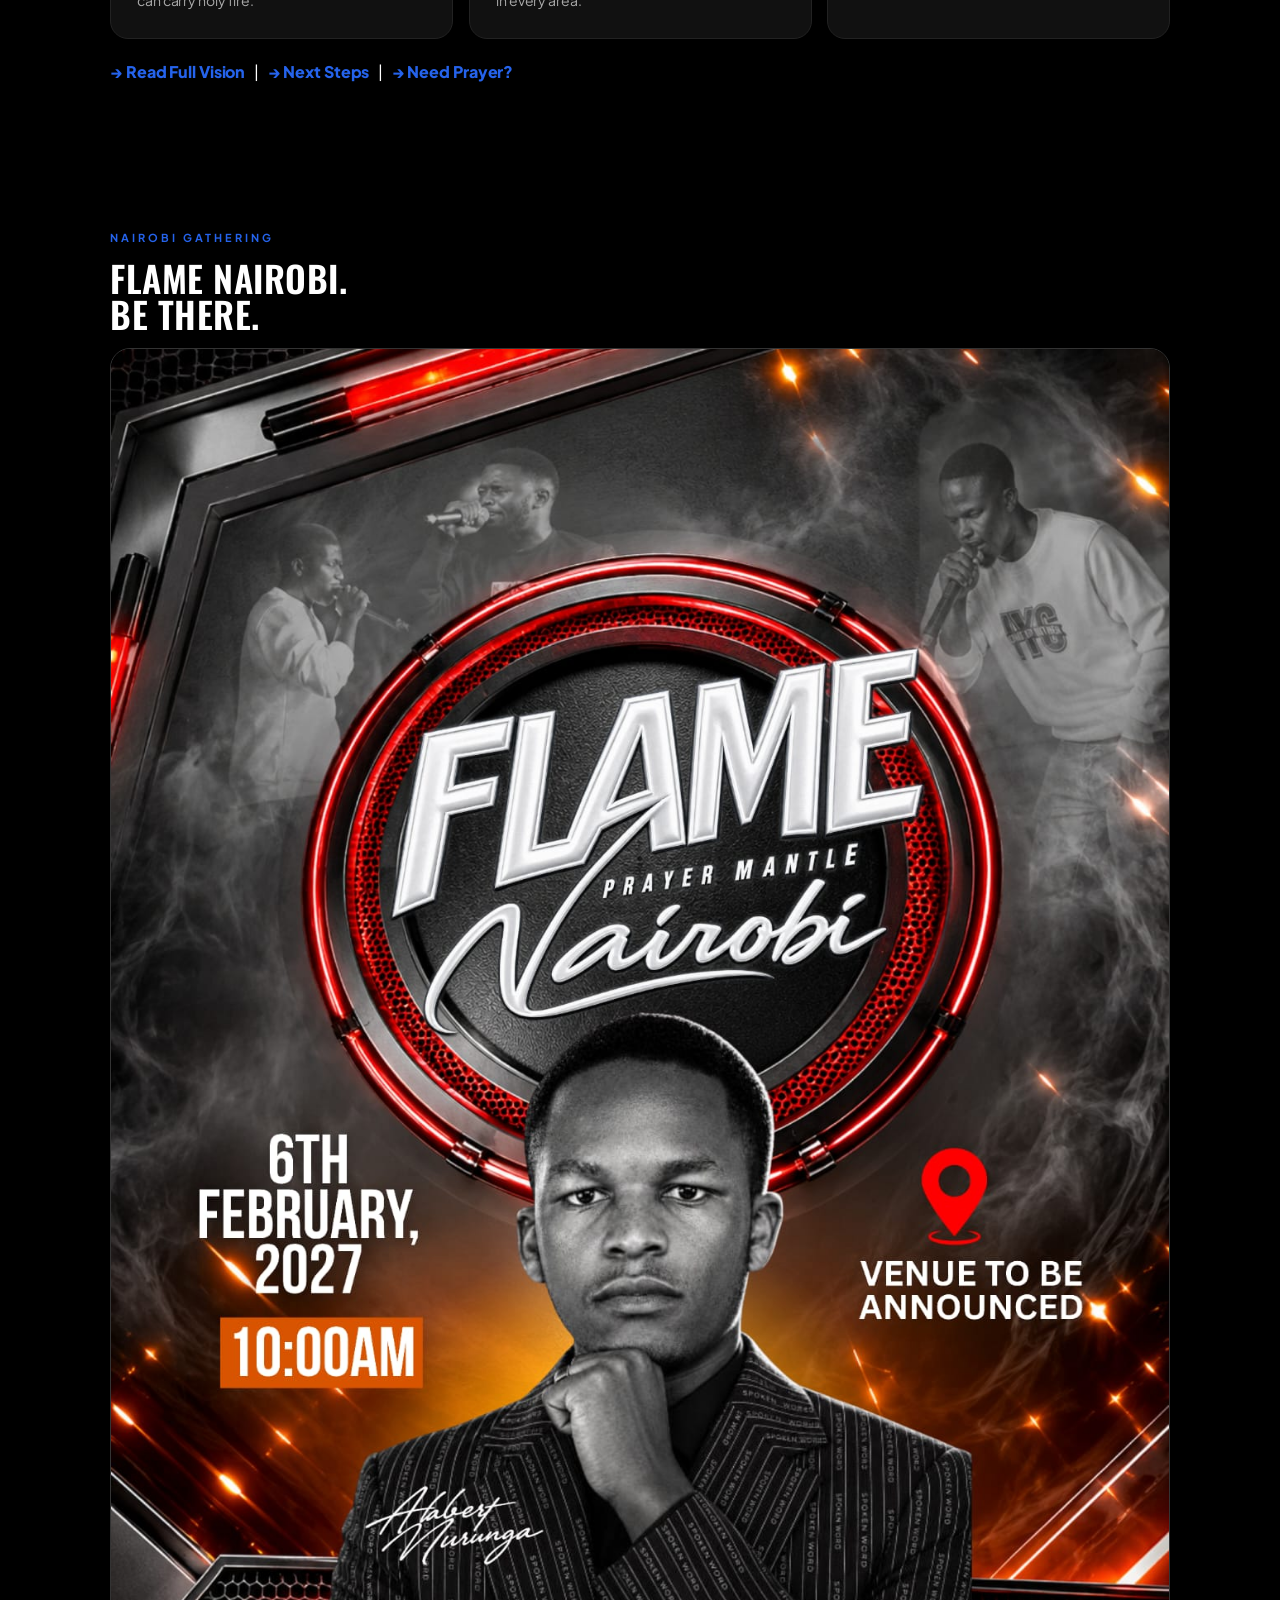
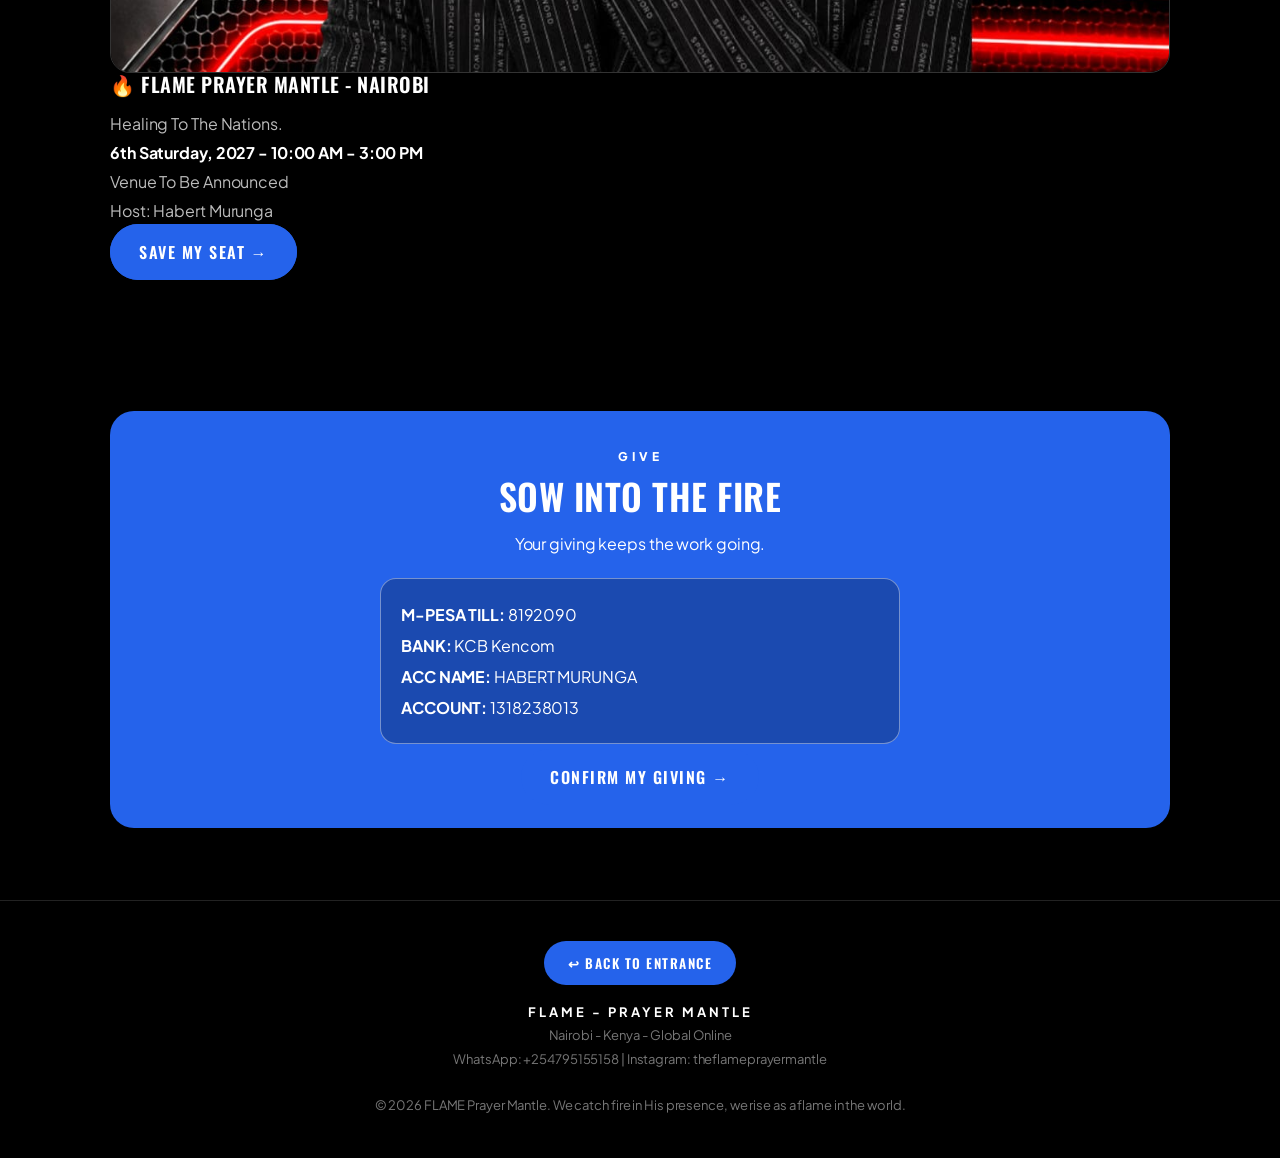
==== commit d778fef7: "Full update fonts prices group join white on red" ====
--- a/index.html
+++ b/index.html
@@ -4,9 +4,24 @@
 <meta charset="UTF-8">
 <meta name="viewport" content="width=device-width, initial-scale=1.0">
 <title>FLAME | Catch Fire, Rise As A Flame</title>
-<link rel="stylesheet" href="style.css?v=12">
-<link href="https://fonts.googleapis.com/css2?family=Anton&family=Inter:wght@300;400;600;800&family=Playfair+Display:ital@1&display=swap" rel="stylesheet">
+<link rel="stylesheet" href="style.css?v=14">
+<link href="https://fonts.googleapis.com/css2?family=Plus+Jakarta+Sans:wght@300;400;500;600;700;800&family=Oswald:wght@400;500;600;700&family=Playfair+Display:ital@1&display=swap" rel="stylesheet">
 <style>
+  body{font-family:'Plus Jakarta Sans',sans-serif !important;font-size:16px !important;line-height:1.65 !important;letter-spacing:-0.1px !important}
+  p,span,a,li,input,textarea,button,label{font-family:'Plus Jakarta Sans',sans-serif !important}
+  h1,h2,h3,h4{font-family:'Oswald',sans-serif !important;font-weight:600 !important;text-transform:uppercase !important;letter-spacing:1px !important;line-height:.95 !important}
+  h1{font-size:52px !important;line-height:.95 !important}
+  h2{font-size:36px !important;line-height:1.0 !important;letter-spacing:.5px !important}
+  h3{font-size:20px !important;line-height:1.15 !important;letter-spacing:.5px !important}
+  .hero h1{font-size:56px !important;line-height:.92 !important;letter-spacing:0 !important}
+  .koinonia-content .k-theme{font-family:'Oswald',sans-serif !important;font-size:48px !important;line-height:.92 !important;letter-spacing:1px !important}
+  .merch-title,.invert-main h2,.author-main h2,.support-head h2,.page-cover-text h2,.entrance-verse h2{font-family:'Oswald',sans-serif !important}
+  .splash-brand{font-family:'Oswald',sans-serif !important;font-style:normal !important;font-weight:700 !important;letter-spacing:4px !important}
+  .nav-links a,.menu-link,.btn,.btn-white,.btn-outline,button,.amount-btn,.initiative h3{font-family:'Oswald',sans-serif !important;font-weight:600 !important;letter-spacing:1.5px !important;text-transform:uppercase !important}
+  .splash-verse,.entrance-verse p,.page-cover-text p,.koinonia-content h1{font-family:'Playfair Display',serif !important;font-style:italic !important;text-transform:none !important;letter-spacing:0 !important}
+  .koinonia-content h1{font-size:36px !important}
+  .tag{font-size:11px !important;letter-spacing:3px !important;font-weight:700 !important}
+  .lead{font-size:18px !important;line-height:1.7 !important}
   .page-section{display:none !important}
   .page-section.active{display:block !important}
   #home-sections.active{display:block !important}
@@ -17,11 +32,11 @@
   #splash-img{object-position:center top !important}
   .splash-blue-overlay{position:absolute !important;inset:0 !important;z-index:1 !important;background:linear-gradient(180deg, rgba(37,99,235,0.55) 0%, rgba(37,99,235,0.35) 40%, rgba(0,0,0,0.75) 100%) !important;pointer-events:none !important}
   #splash::after{content:'' !important;position:absolute !important;inset:0 !important;background:transparent !important;z-index:1 !important;pointer-events:none !important}
-  .splash-brand{position:relative !important;z-index:2 !important;font-family:'Playfair Display',serif !important;font-style:italic !important;font-size:clamp(72px,22vw,140px) !important;line-height:1 !important;color:#fff !important;text-shadow:0 4px 30px rgba(0,0,0,.6) !important;letter-spacing:2px !important;margin-top:-20px !important}
+  .splash-brand{position:relative !important;z-index:2 !important;font-size:clamp(72px,22vw,140px) !important;line-height:1 !important;color:#fff !important;text-shadow:0 4px 30px rgba(0,0,0,.6) !important;margin-top:-20px !important}
   .splash-sub{position:relative !important;z-index:2 !important;letter-spacing:6px !important;font-size:11px !important;font-weight:800 !important;color:#fff !important;opacity:.9 !important;margin-bottom:22px !important}
   .splash-inner{position:relative !important;z-index:2 !important}
   .btn-enter{background:#1e3cff !important;background-color:#1e3cff !important;border:1px solid #fff !important;color:#fff !important;padding:16px 70px !important;letter-spacing:6px !important;font-size:15px !important;font-weight:800 !important;border-radius:2px !important;box-shadow:none !important;cursor:pointer !important}
-  .splash-verse{margin-top:18px !important;color:#FFFFFF !important;font-family:'Playfair Display',serif !important;font-style:italic !important;font-size:16px !important;line-height:1.4 !important;text-shadow:0 2px 12px rgba(0,0,0,0.7) !important;padding:0 20px !important}
+  .splash-verse{margin-top:18px !important;color:#FFFFFF !important;font-size:16px !important;line-height:1.5 !important;text-shadow:0 2px 12px rgba(0,0,0,0.7) !important;padding:0 20px !important}
   .help-wrap{position:absolute !important;bottom:16px !important;left:20px !important;right:20px !important;z-index:5 !important;display:flex !important;align-items:center !important;gap:12px !important}
   .help-btn{position:static !important;width:64px !important;height:64px !important;min-width:64px !important;border-radius:50% !important;background:#2563EB !important;background-color:#2563EB !important;border:none !important;font-size:38px !important;box-shadow:0 0 25px rgba(37,99,235,.8) !important;display:flex !important;align-items:center !important;justify-content:center !important}
   .help-bubble{background:#fff !important;color:#000 !important;padding:11px 14px !important;border-radius:14px !important;font-size:15px !important;font-weight:500 !important;max-width:210px !important;text-align:center !important;cursor:pointer !important;box-shadow:0 8px 30px rgba(0,0,0,.4) !important}
@@ -29,7 +44,7 @@
   .faq-popup.open{display:flex !important}
   .faq-card{background:#fff !important;border-radius:18px !important;overflow:hidden !important;color:#000 !important;text-align:left !important;max-height:78vh !important;overflow-y:auto !important;width:100% !important}
   .faq-top{background:#000 !important;color:#fff !important;padding:24px !important;display:flex !important;justify-content:space-between !important;gap:12px !important}
-  .faq-top h2{font-family:'Inter',sans-serif !important;font-size:34px !important;font-weight:800 !important;margin:0 !important;color:#fff !important}
+  .faq-top h2{font-size:34px !important;font-weight:700 !important;margin:0 !important;color:#fff !important}
   .faq-top p{font-size:15px !important;line-height:1.6 !important;color:#ddd !important;margin-top:10px !important}
   .faq-close{background:none !important;border:none !important;color:#fff !important;font-size:22px !important;cursor:pointer !important}
   .faq-list{display:flex !important;flex-direction:column !important}
@@ -51,8 +66,8 @@
   .koinonia-poster .k-overlay{position:absolute !important;inset:0 !important;background:linear-gradient(180deg, rgba(37,99,235,0.55) 0%, rgba(37,99,235,0.35) 40%, rgba(0,0,0,0.85) 100%) !important;z-index:1 !important}
   .koinonia-content{position:relative !important;z-index:2 !important;width:100% !important;color:#fff !important;text-align:center !important;padding:20px 16px 16px !important}
   .koinonia-content .k-small{letter-spacing:4px !important;font-size:11px !important;font-weight:800 !important}
-  .koinonia-content h1{font-family:'Playfair Display',serif !important;font-style:italic !important;font-size:34px !important;line-height:1 !important;margin:6px 0 !important}
-  .koinonia-content .k-theme{font-family:'Anton',sans-serif !important;font-size:46px !important;line-height:0.95 !important;letter-spacing:1px !important;margin:8px 0 !important;text-shadow:0 4px 20px rgba(0,0,0,0.8) !important}
+  .koinonia-content h1{font-size:34px !important;line-height:1 !important;margin:6px 0 !important}
+  .koinonia-content .k-theme{font-size:48px !important;line-height:.92 !important;text-shadow:0 4px 20px rgba(0,0,0,0.8) !important;margin:8px 0 !important}
   .k-bottom{display:flex !important;justify-content:space-between !important;align-items:flex-end !important;text-align:left !important;margin-top:12px !important;font-size:13px !important;line-height:1.5 !important}
   .k-date{text-align:right !important}
   .k-time-red{background:#2563EB !important;background-color:#2563EB !important;color:#fff !important;font-weight:900 !important;padding:4px 8px !important;margin-top:4px !important;font-size:13px !important;display:inline-block !important}
@@ -61,7 +76,7 @@
   .koinonia-countdown h3{font-size:19px !important;letter-spacing:1px !important;margin:2px 0 !important}
   .c-timer{margin-left:auto !important;display:flex !important;gap:8px !important;text-align:center !important}
   .c-timer div{background:#111 !important;border:1px solid #2563EB !important;border-radius:10px !important;min-width:52px !important;padding:8px 6px !important}
-  .c-timer b{display:block !important;font-size:20px !important;line-height:1 !important;color:#fff !important;font-family:'Anton',sans-serif !important}
+  .c-timer b{display:block !important;font-size:20px !important;line-height:1 !important;color:#fff !important;font-family:'Oswald',sans-serif !important}
   .c-timer span{font-size:9px !important;letter-spacing:1px !important;color:#93c5fd !important;font-weight:800 !important}
   body.light-mode{background:#fff !important;color:#000 !important}
   body.light-mode nav{background:#fff !important;color:#000 !important}
@@ -101,7 +116,7 @@
   .invert-top,.invert-bottom{display:flex !important;justify-content:space-between !important;padding:12px 16px !important;font-size:11px !important;letter-spacing:2px !important;border-bottom:1px solid #000 !important}
   .invert-bottom{border-bottom:0 !important;border-top:1px solid #000 !important}
   .invert-main{padding:24px 16px !important}
-  .invert-main h2{font-family:'Anton',sans-serif !important;font-size:42px !important;line-height:.95 !important;margin:0 0 12px !important;color:#000 !important}
+  .invert-main h2{font-size:42px !important;line-height:.95 !important;margin:0 0 12px !important;color:#000 !important}
   .invert-main p{color:#333 !important;line-height:1.7 !important}
   .invert-media{margin-top:18px !important;border:2px solid #000 !important;background:#000 !important;padding:8px !important}
   .invert-media img{width:100% !important;display:block !important}
@@ -109,7 +124,7 @@
   .author-top{display:flex !important;justify-content:space-between !important;padding:12px 16px !important;font-size:11px !important;letter-spacing:2px !important;border-bottom:1px solid #000 !important}
   .author-main{display:grid !important;gap:20px !important;padding:24px 16px !important}
   @media(min-width:768px){.author-main{grid-template-columns:1fr 1.4fr !important}}
-  .author-main h2{font-family:'Anton',sans-serif !important;font-size:42px !important;line-height:.95 !important;margin:0 0 12px !important;color:#000 !important}
+  .author-main h2{font-size:42px !important;line-height:.95 !important;margin:0 0 12px !important;color:#000 !important}
   .author-main p{color:#333 !important;line-height:1.7 !important}
   .author-btn{display:inline-block !important;margin-top:14px !important;background:#000 !important;color:#fff !important;padding:12px 18px !important;text-decoration:none !important;font-weight:800 !important}
   .books-grid{display:grid !important;grid-template-columns:1fr 1fr !important;gap:12px !important}
@@ -120,15 +135,15 @@
   .book-card a{display:inline-block !important;margin-top:10px !important;background:#000 !important;color:#fff !important;padding:8px 12px !important;text-decoration:none !important;font-size:12px !important;font-weight:800 !important}
   .merch-window{background:#000 !important;color:#fff !important;border:2px solid #fff !important;margin:40px 16px !important}
   .merch-top{display:flex !important;justify-content:space-between !important;padding:12px 16px !important;font-size:11px !important;letter-spacing:2px !important;color:#bbb !important;border-bottom:1px solid #333 !important}
-  .merch-title{font-family:'Anton',sans-serif !important;font-size:42px !important;padding:20px 16px 0 !important;margin:0 !important;color:#fff !important}
-  .merch-sub{padding:0 16px !important;color:#aaa !important}
+  .merch-title{font-size:42px !important;padding:20px 16px 0 !important;margin:0 !important;color:#fff !important}
+  .merch-sub{padding:0 16px !important;color:#ddd !important}
   .shirts-grid{display:grid !important;grid-template-columns:1fr 1fr !important;gap:14px !important;padding:16px !important}
   @media(min-width:768px){.shirts-grid{grid-template-columns:repeat(5,1fr) !important}.shirts-grid.extra{grid-template-columns:repeat(3,1fr) !important}}
   .shirt-card{border:1px solid #555 !important;padding:12px !important;text-align:center !important;background:#111 !important}
   .shirt{background:#222 !important;color:#fff !important;border:1px solid #fff !important;padding:28px 8px !important;font-weight:900 !important;font-size:20px !important;line-height:1.1 !important;min-height:150px !important;display:flex !important;flex-direction:column !important;justify-content:center !important}
   .shirt small{font-size:9px !important;letter-spacing:1px !important;color:#bbb !important;margin-top:8px !important}
   .shirt-card h3{margin:10px 0 2px !important;font-size:15px !important;color:#fff !important}
-  .shirt-card p{margin:0 !important;color:#aaa !important;font-size:12px !important}
+  .shirt-card p{margin:0 !important;color:#ddd !important;font-size:12px !important}
   .shirt-card strong{display:block !important;margin:8px 0 !important;color:#fff !important}
   .shirt-card a{display:inline-block !important;background:#fff !important;color:#000 !important;padding:8px 14px !important;text-decoration:none !important;font-weight:800 !important;font-size:12px !important}
   body.light-mode .invert-window, body.light-mode .author-window{background:#fff !important;color:#000 !important}
@@ -150,16 +165,16 @@
   @keyframes posterSlow{from{transform:scale(1)}to{transform:scale(1.06)}}
   #entranceOverlay{position:fixed !important;inset:0 !important;z-index:200 !important;background:#000 !important;display:none !important;align-items:center !important;justify-content:center !important;overflow:hidden !important}
   #entranceOverlay.show{display:flex !important}
-  .bible-left,.bible-right{position:absolute !important;top:0 !important;bottom:0 !important;width:50.5% !important;background:#0a0a0a !important;border:1px solid #222 !important;transition:transform 1.1s ease !important;z-index:2 !important}
+  .bible-left,.bible-right{position:absolute !important;top:0 !important;bottom:0 !important;width:50.5% !important;background:transparent !important;border:none !important;transition:transform 1.1s ease !important;z-index:2 !important}
   .bible-left{left:0 !important}
   .bible-right{right:0 !important}
   #entranceOverlay.open .bible-left{transform:perspective(900px) rotateY(-72deg) translateX(-100%) !important}
   #entranceOverlay.open .bible-right{transform:perspective(900px) rotateY(72deg) translateX(100%) !important}
   .entrance-verse{position:relative !important;z-index:3 !important;text-align:center !important;padding:20px !important;animation:verseIn .8s ease both !important}
   .entrance-verse small{letter-spacing:4px !important;color:#93c5fd !important;font-weight:800 !important;font-size:11px !important}
-  .entrance-verse h2{font-family:'Anton',sans-serif !important;font-size:58px !important;line-height:.95 !important;color:#fff !important;margin:12px 0 !important}
-  .entrance-verse p{font-family:'Playfair Display',serif !important;font-style:italic !important;color:#fff !important;font-size:18px !important}
-  .entrance-flame{font-size:54px !important;margin-top:14px !important;animation:flameFlick .55s infinite alternate !important}
+  .entrance-verse h2{font-size:58px !important;line-height:.95 !important;color:#fff !important;margin:12px 0 !important}
+  .entrance-verse p{font-size:18px !important;color:#fff !important}
+  .entrance-flame{font-size:78px !important;margin-top:14px !important;animation:flameFlick .55s infinite alternate !important;filter:drop-shadow(0 0 25px rgba(255,100,0,.9)) !important}
   @keyframes flameFlick{from{transform:scale(1)}to{transform:scale(1.22)}}
   @keyframes verseIn{from{opacity:0;transform:scale(.9)}to{opacity:1;transform:scale(1)}}
   .embers{position:fixed !important;inset:0 !important;pointer-events:none !important;z-index:1 !important;overflow:hidden !important}
@@ -171,15 +186,14 @@
   .page-cover::after{content:'' !important;position:absolute !important;inset:0 !important;background:linear-gradient(180deg, rgba(0,0,0,.1) 0%, rgba(37,99,235,.35) 50%, rgba(0,0,0,.85) 100%) !important}
   .page-cover-text{position:absolute !important;left:16px !important;bottom:14px !important;z-index:2 !important;color:#fff !important}
   .page-cover-text small{letter-spacing:4px !important;font-size:10px !important;font-weight:800 !important;color:#93c5fd !important}
-  .page-cover-text h2{font-family:'Anton',sans-serif !important;font-size:34px !important;line-height:.95 !important;margin:4px 0 0 !important;color:#fff !important}
-  .page-cover-text p{font-family:'Playfair Display',serif !important;font-style:italic !important;font-size:14px !important;margin:4px 0 0 !important;color:#fff !important;opacity:.9 !important}
+  .page-cover-text h2{font-size:34px !important;line-height:.95 !important;margin:4px 0 0 !important;color:#fff !important}
+  .page-cover-text p{font-size:14px !important;margin:4px 0 0 !important;color:#fff !important;opacity:.9 !important}
   .book-cover-img{width:100% !important;display:block !important;object-fit:contain !important;background:#000 !important}
-  .badge-available{background:#DC2626 !important;color:#fff !important;padding:5px 10px !important;font-size:10px !important;font-weight:800 !important;letter-spacing:1px !important;border-radius:20px !important}
-  .badge-coming{background:#000 !important;color:#fff !important;padding:5px 10px !important;font-size:10px !important;font-weight:800 !important;letter-spacing:1px !important;border-radius:20px !important}
+  .badge-available{background:#DC2626 !important;color:#fff !important;padding:5px 10px !important;font-size:10px !important;font-weight:800 !important;letter-spacing:1px !important;border-radius:20px !important;display:inline-block !important;margin-bottom:10px !important;box-shadow:0 2px 8px rgba(0,0,0,.3) !important}
+  .badge-coming{background:#000 !important;color:#fff !important;padding:5px 10px !important;font-size:10px !important;font-weight:800 !important;letter-spacing:1px !important;border-radius:20px !important;display:inline-block !important;margin-bottom:10px !important}
   main#content{padding:0 !important;margin:0 !important;width:100% !important;max-width:100% !important;overflow:hidden !important}
   section#author.author-window,section#portfolio.invert-window,section#merch.merch-window{margin:0 auto !important;width:100% !important;max-width:1180px !important;border-radius:0 !important;box-sizing:border-box !important}
   section#author .page-cover,section#portfolio .page-cover,section#merch .page-cover{margin:0 !important;border-radius:0 !important;width:100% !important;height:260px !important}
-  .merch-sub,.shirt-card p{color:#ddd !important}
   .author-main p,.book-card p{color:#333 !important}
   body.on-splash #supportFloat{display:none !important}
   body.on-splash #welcomeSupport{display:none !important}
@@ -189,12 +203,12 @@
   .support-overlay{display:none;position:fixed;inset:0;z-index:999;background:rgba(0,0,0,.85);padding:14px;overflow-y:auto}
   .support-card{background:#fff;max-width:560px;margin:20px auto;border-radius:16px;overflow:hidden;color:#111}
   .support-head{background:#000;color:#fff;padding:22px;display:flex;justify-content:space-between;align-items:start}
-  .support-head h2{font-family:'Anton',sans-serif;font-size:30px;line-height:.95;margin:6px 0 0;color:#fff}
+  .support-head h2{font-size:30px;line-height:.95;margin:6px 0 0;color:#fff}
   .support-head p{color:#ddd;line-height:1.6;font-size:14px;margin:8px 0 0}
   .support-body{padding:18px}
   .initiative{border:2px solid #eee;border-radius:12px;padding:16px;margin-bottom:12px;cursor:pointer}
   .initiative.selected{border-color:#B91C1C;background:#FEF2F2}
-  .initiative h3{margin:0 0 6px;font-family:'Anton',sans-serif;font-size:20px}
+  .initiative h3{margin:0 0 6px;font-size:20px}
   .initiative p{margin:0;color:#444;line-height:1.6;font-size:14px}
   .amount-grid{display:grid;grid-template-columns:1fr 1fr 1fr;gap:10px;margin:14px 0}
   .amount-btn{background:#fff;border:2px solid #e5e5e5;border-radius:10px;padding:13px 6px;font-weight:800;cursor:pointer;font-size:14px;color:#111}
@@ -205,6 +219,10 @@
   .support-input{width:100%;padding:12px;border:2px solid #e5e5e5;border-radius:10px;margin:6px 0;font-size:14px;color:#111;background:#fff;box-sizing:border-box}
   #welcomeSupport{display:none;position:fixed;left:16px;right:16px;bottom:90px;z-index:997;max-width:420px;margin:0 auto;background:#fff;color:#111;border-radius:14px;box-shadow:0 16px 40px rgba(0,0,0,.35);padding:18px}
   @media(min-width:850px){#welcomeSupport{left:auto;right:20px;bottom:90px}}
+  button[style*="background:#DC2626"],button[style*="background:#B91C1C"],#supportFloat{color:#fff !important}
+  div[style*="background:#000;color:#fff"] p{color:#fff !important;opacity:1 !important}
+  div[style*="background:#000;color:#fff"] p:nth-child(2){color:#E5E5E5 !important}
+  body.light-mode .badge-available,body.light-mode #supportFloat{color:#fff !important}
 </style>
 </head>
 <body class="on-splash">
@@ -213,10 +231,10 @@
   <img id="splash-img" src="images/habert-singing.jpg" alt="FLAME">
   <div class="splash-blue-overlay"></div>
   <div class="splash-brand">FLAME</div>
-  <div class="splash-sub">PRAYER MANTLE • NAIROBI</div>
+  <div class="splash-sub">PRAYER MANTLE - NAIROBI</div>
   <div class="splash-inner">
     <button class="btn-enter" id="enterBtn" onclick="handleEnter()">ENTER</button>
-    <div class="splash-verse">"The fire shall ever be burning upon the altar" — Lev 6:13</div>
+    <div class="splash-verse">"The fire shall ever be burning upon the altar" - Lev 6:13</div>
   </div>
   <div class="help-wrap">
     <div class="help-btn" onclick="toggleFAQ()">?</div>
@@ -232,24 +250,28 @@
         <button class="faq-close" onclick="toggleFAQ()">✕</button>
       </div>
       <div class="faq-list">
-        <button class="faq-item" onclick="toggleAns(this)">› When is FLAME Nairobi?<span class="faq-ans">6th Saturday, Feb 6, 2027 • 10:00 AM - 3:00 PM. Venue to be announced. Save your seat on WhatsApp.</span></button>
-        <button class="faq-item" onclick="toggleAns(this)">› How do I join Morning Altar?<span class="faq-ans">Monday - Friday • 3:00 AM - 5:00 AM Online. WhatsApp us "Morning Altar" and we add you.</span></button>
-        <button class="faq-item" onclick="toggleAns(this)">› How do I give my life to Jesus?<span class="faq-ans">Tap menu → I AM SAVED. Or WhatsApp "I want to be saved". We will pray with you.</span></button>
+        <button class="faq-item" onclick="toggleAns(this)">› When is FLAME Nairobi?<span class="faq-ans">6th Saturday, Feb 6, 2027 - 10:00 AM - 3:00 PM. Venue to be announced. Save your seat on WhatsApp.</span></button>
+        <button class="faq-item" onclick="toggleAns(this)">› How do I join Morning Altar?<span class="faq-ans">Monday - Friday - 3:00 AM - 5:00 AM Online. WhatsApp us "Morning Altar" and we add you.</span></button>
+        <button class="faq-item" onclick="toggleAns(this)">› How do I give my life to Jesus?<span class="faq-ans">Tap menu - I AM SAVED. Or WhatsApp "I want to be saved". We will pray with you.</span></button>
         <button class="faq-item" onclick="toggleAns(this)">› Can I serve at FLAME?<span class="faq-ans">Yes! Worship, prayer, media, ushering, outreach. WhatsApp "I want to serve".</span></button>
-        <button class="faq-item" onclick="toggleAns(this)">› How do I give?<span class="faq-ans">M-Pesa Till: 8192090 • KCB Kencom: Habert Murunga 1318238013. Confirm on WhatsApp.</span></button>
+        <button class="faq-item" onclick="toggleAns(this)">› How do I give?<span class="faq-ans">M-Pesa Till: 8192090 - KCB Kencom: Habert Murunga 1318238013. Confirm on WhatsApp.</span></button>
       </div>
     </div>
     <button class="faq-close-bottom" onclick="toggleFAQ()">✕</button>
   </div>
 </div>
 <div id="entranceOverlay">
+  <img src="images/habert-singing.jpg" style="position:absolute;inset:0;width:100%;height:100%;object-fit:cover;opacity:.55" alt="">
+  <div style="position:absolute;inset:0;background:linear-gradient(180deg, rgba(220,38,38,.35) 0%, rgba(0,0,0,.35) 45%, rgba(0,0,0,.92) 100%);z-index:1"></div>
   <div class="bible-left"></div>
   <div class="bible-right"></div>
   <div class="entrance-verse">
     <small>THE FIRE SHALL EVER BE BURNING</small>
     <h2>CATCH FIRE.</h2>
-    <p>— Lev 6:13 —</p>
+    <p>- Lev 6:13 -</p>
     <div class="entrance-flame">🔥</div>
+    <p style="font-family:'Plus Jakarta Sans',sans-serif !important;font-style:normal !important;font-size:13px !important;letter-spacing:3px !important;font-weight:800 !important;color:#FCA5A5 !important;margin-top:12px">TAP TO ENTER - THE FIRE IS ALREADY BURNING</p>
+    <button onclick="document.getElementById('entranceOverlay').classList.remove('show','open')" style="margin-top:16px;background:#DC2626;color:#fff;border:none;padding:14px 32px;font-weight:800;letter-spacing:3px;border-radius:30px;cursor:pointer;box-shadow:0 0 30px rgba(220,38,38,.7)">ENTER THE FIRE →</button>
   </div>
 </div>
 <nav>
@@ -277,9 +299,9 @@
   <div class="koinonia-content">
     <p class="k-small">THE</p>
     <h1>FLAME PRAYER MANTLE</h1>
-    <p class="k-small">— THEME —</p>
+    <p class="k-small">- THEME -</p>
     <h2 class="k-theme">LIGHT OF<br>THE WORLD</h2>
-    <p class="k-small">— MATTHEW 5:14 —</p>
+    <p class="k-small">- MATTHEW 5:14 -</p>
     <div class="k-bottom">
       <div>📍 FLAME NAIROBI<br><span style="opacity:.8">Nairobi, Kenya</span><br><span style="opacity:.8">Host: Habert Murunga</span></div>
       <div class="k-date"><b>6TH SATURDAY<br>FEBRUARY</b><br>2027<br><span class="k-time-red">10:00AM - 3:00PM</span></div>
@@ -298,20 +320,20 @@
 </section>
 <header class="hero">
   <div class="hero-inner">
-    <div class="eyebrow">THE CALL TO CONSECRATION • NAIROBI, KENYA • GLOBAL</div>
+    <div class="eyebrow">THE CALL TO CONSECRATION - NAIROBI, KENYA - GLOBAL</div>
     <h1>CATCH FIRE.<br><em>Rise As A <span class="rot-word" id="rotWord" onclick="changeRotWord()">Flame.</span></em></h1>
     <p>We catch fire in the presence of God, but we rise as a flame in the world. The fire we receive in communion must become the light through which our generation encounters Christ.</p>
     <div class="hero-btns">
-      <a class="btn-white" href="https://wa.me/254795155158?text=Hello%20FLAME%2C%20I%20want%20to%20catch%20fire" style="background:#2563EB;color:#fff"> Join The Mantle</a>
+      <a class="btn-white" href="https://chat.whatsapp.com/HsNM8i7BxazIT3u2ZgAsGJ?s=cl&p=a&iam=2" target="_blank" style="background:#2563EB;color:#fff"> Join The Mantle</a>
       <a class="btn-outline" onclick="showPage('vision')">Read The Vision →</a>
     </div>
   </div>
 </header>
 <main id="content">
-  <div class="scripture-ticker"><div class="ticker-track"><span>🔥 MATTHEW 5:14 — YOU ARE THE LIGHT OF THE WORLD •&nbsp;</span><span>LEV 6:13 — THE FIRE SHALL EVER BE BURNING •&nbsp;</span><span>MATTHEW 3:10 — BEAR FRUIT •&nbsp;</span><span>MATTHEW 6:33 — SEEK FIRST THE KINGDOM •&nbsp;</span><span>🔥 MATTHEW 5:14 — YOU ARE THE LIGHT OF THE WORLD •&nbsp;</span><span>LEV 6:13 — THE FIRE SHALL EVER BE BURNING •&nbsp;</span><span>MATTHEW 3:10 — BEAR FRUIT •&nbsp;</span><span>MATTHEW 6:33 — SEEK FIRST THE KINGDOM •&nbsp;</span></div></div>
+  <div class="scripture-ticker"><div class="ticker-track"><span>🔥 MATTHEW 5:14 - YOU ARE THE LIGHT OF THE WORLD •&nbsp;</span><span>LEV 6:13 - THE FIRE SHALL EVER BE BURNING •&nbsp;</span><span>MATTHEW 3:10 - BEAR FRUIT •&nbsp;</span><span>MATTHEW 6:33 - SEEK FIRST THE KINGDOM •&nbsp;</span><span>🔥 MATTHEW 5:14 - YOU ARE THE LIGHT OF THE WORLD •&nbsp;</span><span>LEV 6:13 - THE FIRE SHALL EVER BE BURNING •&nbsp;</span><span>MATTHEW 3:10 - BEAR FRUIT •&nbsp;</span><span>MATTHEW 6:33 - SEEK FIRST THE KINGDOM •&nbsp;</span></div></div>
   <div id="home-sections">
     <section id="call">
-      <div class="tag">01 — THE CENTRAL MESSAGE</div>
+      <div class="tag">01 - THE CENTRAL MESSAGE</div>
       <h2>THE CALL TO<br>CONSECRATION</h2>
       <p class="lead">This is a call to <b style="color:#fff">consecration, purity, submission, and total surrender to God.</b> An invitation to believers to embrace a life of complete spiritual communion with God.</p>
       <div class="grid">
@@ -327,8 +349,8 @@
       <div class="event">
         <img src="images/flame-nairobi-poster.jpeg" alt="FLAME Nairobi" style="width:100%;height:auto;object-fit:contain;display:block;background:#000">
         <div>
-          <h3 style="font-size:26px">🔥 FLAME Prayer Mantle — Nairobi</h3>
-          <p style="color:#bbb;line-height:1.8;margin:14px 0">Healing To The Nations.<br><b style="color:#fff">6th Saturday, 2027 • 10:00 AM - 3:00 PM</b><br>Venue To Be Announced<br>Host: Habert Murunga</p>
+          <h3 style="font-size:26px">🔥 FLAME Prayer Mantle - Nairobi</h3>
+          <p style="color:#bbb;line-height:1.8;margin:14px 0">Healing To The Nations.<br><b style="color:#fff">6th Saturday, 2027 - 10:00 AM - 3:00 PM</b><br>Venue To Be Announced<br>Host: Habert Murunga</p>
           <a class="btn-white" href="https://wa.me/254795155158?text=I%20want%20to%20attend%20FLAME%20Nairobi" style="background:#2563EB;color:#fff">Save My Seat →</a>
         </div>
       </div>
@@ -344,8 +366,8 @@
     </section>
   </div>
   <section id="portfolio" class="invert-window page-section">
-    <div class="page-cover"><img src="images/flame-nairobi-poster.jpeg" alt="Portfolio"><div class="page-cover-text"><small>FLAME • PORTFOLIO</small><h2>THE MANTLE INVERTED.</h2><p>Black becomes white. White becomes black.</p></div></div>
-    <div class="invert-top"><span>FLAME • PORTFOLIO</span><span>INVERTED • 2026</span></div>
+    <div class="page-cover"><img src="images/flame-nairobi-poster.jpeg" alt="Portfolio"><div class="page-cover-text"><small>FLAME - PORTFOLIO</small><h2>THE MANTLE INVERTED.</h2><p>Black becomes white. White becomes black.</p></div></div>
+    <div class="invert-top"><span>FLAME - PORTFOLIO</span><span>INVERTED - 2026</span></div>
     <div class="invert-main">
       <h2>THE MANTLE<br>INVERTED.</h2>
       <p>Black becomes white. White becomes black.<br>We catch fire, we rise as a flame.</p>
@@ -355,8 +377,8 @@
     <p style="margin:20px 16px"><a onclick="showHome(event)" style="color:#2563EB;font-weight:800;cursor:pointer">← Back To Home</a></p>
   </section>
   <section id="author" class="author-window page-section">
-    <div class="page-cover"><img src="images/habert-singing.jpg" alt="Author"><div class="page-cover-text"><small>AUTHOR • HABERT MURUNGA</small><h2>FROM THE AUTHOR.</h2><p>Four books. One mantle. One call to rise.</p></div></div>
-    <div class="author-top"><span>AUTHOR • HABERT MURUNGA</span><span>2 AVAILABLE NOW • 2 COMING 6 FEB 2027</span></div>
+    <div class="page-cover"><img src="images/habert-singing.jpg" alt="Author"><div class="page-cover-text"><small>AUTHOR - HABERT MURUNGA</small><h2>FROM THE AUTHOR.</h2><p>Four books. One mantle. One call to rise.</p></div></div>
+    <div class="author-top"><span>AUTHOR - HABERT MURUNGA</span><span>2 AVAILABLE NOW - 2 COMING 6 FEB 2027</span></div>
     <div class="author-main">
       <div>
         <h2>BOOKS NOW<br>AVAILABLE &<br>UPCOMING RELEASES.</h2>
@@ -366,26 +388,26 @@
         <p style="font-size:12px;color:#666;margin-top:8px;text-align:center">Tap to see payment details first, then choose a book & pay.</p>
       </div>
       <div>
-        <h3 style="font-family:'Anton',sans-serif;font-size:20px;margin:0 0 12px;color:#000">AVAILABLE NOW</h3>
+        <h3 style="font-size:20px;margin:0 0 12px;color:#000">AVAILABLE NOW</h3>
         <div class="books-grid">
           <div class="book-card" style="padding:0;overflow:hidden;background:#fff"><div style="background:#000;padding:8px"><img src="images/book-disconnected.png" style="width:100%;display:block;object-fit:contain;background:#000" alt="Disconnected"></div><div style="padding:14px"><span class="badge-available">AVAILABLE NOW</span><h3 style="margin:12px 0 6px;line-height:1.25">Disconnected from the Head: The Doctrine of Religiosity</h3><p>Digital KSh 1,000 • Physical KSh 2,500</p><button onclick="openBuyModal('Disconnected from the Head')" style="margin-top:10px;background:#000;color:#fff;padding:9px 14px;border:none;font-weight:800;font-size:12px;cursor:pointer;width:100%">ORDER NOW →</button></div></div>
           <div class="book-card" style="padding:0;overflow:hidden;background:#fff"><div style="background:#000;padding:8px"><img src="images/book-pioneers.jpeg" style="width:100%;display:block;object-fit:contain;background:#000" alt="Pioneers"></div><div style="padding:14px"><span class="badge-available">AVAILABLE NOW</span><h3 style="margin:12px 0 6px;line-height:1.25">Pioneers Breakthrough</h3><p>Digital KSh 1,000 • Physical KSh 2,500</p><button onclick="openBuyModal('Pioneers Breakthrough')" style="margin-top:10px;background:#000;color:#fff;padding:9px 14px;border:none;font-weight:800;font-size:12px;cursor:pointer;width:100%">ORDER NOW →</button></div></div>
         </div>
-        <h3 style="font-family:'Anton',sans-serif;font-size:20px;margin:24px 0 6px;color:#000">UPCOMING — 6TH FEBRUARY 2027</h3>
+        <h3 style="font-size:20px;margin:24px 0 6px;color:#000">UPCOMING - 6TH FEBRUARY 2027</h3>
         <p style="color:#333;line-height:1.7;margin:0 0 12px">Two books for release on <strong>6th February 2027</strong>. Book launch + film premiere + first ministry ministration.</p>
         <div class="books-grid">
           <div class="book-card" style="padding:0;overflow:hidden;background:#fff"><div style="background:#000;padding:8px"><img src="images/book-go-up.jpeg" style="width:100%;display:block;object-fit:contain;background:#000" alt="Go Up"></div><div style="padding:14px"><span class="badge-coming">COMING 6 FEB 2027</span><h3 style="margin:12px 0 6px;line-height:1.25">YOU CAN ONLY GO UP</h3><p>Book Launch • Film Premiere</p><button onclick="openHistory('goup')" style="margin-top:10px;background:#fff;color:#000;border:2px solid #000;padding:8px 14px;font-weight:800;font-size:12px;cursor:pointer;width:100%">PRE-ORDER → SEE HISTORY</button></div></div>
           <div class="book-card" style="padding:0;overflow:hidden;background:#fff"><div style="background:#000;padding:8px"><img src="images/book-freedom.jpeg" style="width:100%;display:block;object-fit:contain;background:#000" alt="Freedom"></div><div style="padding:14px"><span class="badge-coming">COMING 6 FEB 2027</span><h3 style="margin:12px 0 6px;line-height:1.25">THE PRICE OF FREEDOM</h3><p>Book Launch • Film Premiere</p><button onclick="openHistory('freedom')" style="margin-top:10px;background:#fff;color:#000;border:2px solid #000;padding:8px 14px;font-weight:800;font-size:12px;cursor:pointer;width:100%">PRE-ORDER → SEE HISTORY</button></div></div>
         </div>
-        <div style="background:#000;color:#fff;padding:20px 16px;margin-top:20px"><h3 style="font-family:'Anton',sans-serif;font-size:22px;margin:0 0 8px;color:#fff">SUPPORT THE UPCOMING BOOK RELEASE</h3><p style="color:#ddd;line-height:1.7">Every purchase contributes towards the upcoming releases, film premiere, and broader vision.</p><button onclick="openSupport()" style="display:inline-block;background:#B91C1C;color:#fff;padding:12px 18px;border:none;font-weight:800;cursor:pointer">SUPPORT THE VISION →</button></div>
+        <div style="background:#000;color:#fff;padding:20px 16px;margin-top:20px"><h3 style="font-size:22px;margin:0 0 8px;color:#fff">SUPPORT THE UPCOMING BOOK RELEASE</h3><p style="color:#fff;line-height:1.7">Every purchase contributes towards the upcoming releases, film premiere, and broader vision.</p><button onclick="openSupport()" style="display:inline-block;background:#B91C1C;color:#fff;padding:12px 18px;border:none;font-weight:800;cursor:pointer">SUPPORT THE VISION →</button></div>
         <p style="text-align:center;font-family:'Playfair Display',serif;font-style:italic;font-size:18px;margin:20px 0 0;color:#000">Read. Be Transformed. Become Part of the Story.</p>
       </div>
     </div>
     <p style="margin:0 16px 20px"><a onclick="showHome(event)" style="color:#2563EB;font-weight:800;cursor:pointer">← Back To Home</a></p>
   </section>
   <section id="merch" class="merch-window page-section">
-    <div class="page-cover"><img src="images/flame-splash.webp" alt="Merch"><div class="page-cover-text"><small>FLAME MERCH • SHOP</small><h2>WEAR THE WORD.</h2><p>T-Shirts • Hoodies • Caps</p></div></div>
-    <div class="merch-top"><span>FLAME MERCH • SHOP</span><span>FLAME.CO.KE</span></div>
+    <div class="page-cover"><img src="images/flame-splash.webp" alt="Merch"><div class="page-cover-text"><small>FLAME MERCH - SHOP</small><h2>WEAR THE WORD.</h2><p>T-Shirts - Hoodies - Caps</p></div></div>
+    <div class="merch-top"><span>FLAME MERCH - SHOP</span><span>FLAME.CO.KE</span></div>
     <h2 class="merch-title">WEAR THE WORD.</h2>
     <p class="merch-sub">T-Shirts KSh 1,500 • Hoodies KSh 3,000 • Sweatshirts KSh 2,500 • Caps KSh 1,000</p>
     <div class="shirts-grid">
@@ -396,37 +418,37 @@
       <div class="shirt-card"><div class="shirt">MATTHEW<br>6:33<br><small>SEEK FIRST</small></div><h3>KINGDOM TEE</h3><p>Matthew 6:33</p><strong>KSh 1,500</strong><a href="https://wa.me/254795155158?text=I%20want%20KINGDOM%20TEE%20Matthew%206:33">ORDER →</a></div>
     </div>
     <div class="shirts-grid extra">
-      <div class="shirt-card"><div class="shirt">FLAME<br>HOODIE<br><small>ANY VERSE • BLACK</small></div><h3>FLAME HOODIE</h3><p>Choose any of the 5 verses</p><strong>KSh 3,000</strong><a href="https://wa.me/254795155158?text=I%20want%20FLAME%20HOODIE">ORDER →</a></div>
-      <div class="shirt-card"><div class="shirt">FLAME<br>SWEATSHIRT<br><small>ANY VERSE • GREY</small></div><h3>FLAME SWEATSHIRT</h3><p>Choose any of the 5 verses</p><strong>KSh 2,500</strong><a href="https://wa.me/254795155158?text=I%20want%20FLAME%20SWEATSHIRT">ORDER →</a></div>
+      <div class="shirt-card"><div class="shirt">FLAME<br>HOODIE<br><small>ANY VERSE - BLACK</small></div><h3>FLAME HOODIE</h3><p>Choose any of the 5 verses</p><strong>KSh 3,000</strong><a href="https://wa.me/254795155158?text=I%20want%20FLAME%20HOODIE">ORDER →</a></div>
+      <div class="shirt-card"><div class="shirt">FLAME<br>SWEATSHIRT<br><small>ANY VERSE - GREY</small></div><h3>FLAME SWEATSHIRT</h3><p>Choose any of the 5 verses</p><strong>KSh 2,500</strong><a href="https://wa.me/254795155158?text=I%20want%20FLAME%20SWEATSHIRT">ORDER →</a></div>
       <div class="shirt-card"><div class="shirt">FLAME<br>CAP<br><small>FLAME LOGO</small></div><h3>FLAME CAP</h3><p>Black / White</p><strong>KSh 1,000</strong><a href="https://wa.me/254795155158?text=I%20want%20FLAME%20CAP">ORDER →</a></div>
     </div>
     <p style="margin:0 16px 20px"><a onclick="showHome(event)" style="color:#2563EB;font-weight:800;cursor:pointer">← Back To Home</a></p>
   </section>
   <section id="vision" class="page-section">
-    <div class="page-cover"><img src="images/habert-singing.jpg" alt="Vision"><div class="page-cover-text"><small>03 — THE VISION</small><h2>REVIVAL BEGINS WITHIN.</h2><p>It begins within before it becomes visible without.</p></div></div>
-    <div class="tag">03 — THE VISION OF AN AWAKENING</div>
+    <div class="page-cover"><img src="images/habert-singing.jpg" alt="Vision"><div class="page-cover-text"><small>03 - THE VISION</small><h2>REVIVAL BEGINS WITHIN.</h2><p>It begins within before it becomes visible without.</p></div></div>
+    <div class="tag">03 - THE VISION OF AN AWAKENING</div>
     <h2>REVIVAL BEGINS<br>WITHIN.</h2>
     <div class="grid">
       <div class="vision-box"><h3>🔥 First In Hearts</h3><p style="color:#ddd;line-height:1.8;margin-top:8px">We carry a greater expectation that the Lord Jesus Christ will release a divine decree, and in His appointed time, revival will erupt. It will first take place in the hearts of men and women who burn with genuine burden, hunger, and thirst for God and His Word. <b>It begins within before it becomes visible without.</b></p></div>
-      <div class="vision-box"><h3>✨ Then In The World</h3><p style="color:#ddd;line-height:1.8;margin-top:8px">As believers become filled with the Word and the Spirit, they will rise beyond personal experiences to become visible expressions of His light. Revival is not merely an atmosphere — it is a transformation that produces people who carry His presence, reflect His nature, proclaim His Word, and illuminate their generation.</p></div>
+      <div class="vision-box"><h3>✨ Then In The World</h3><p style="color:#ddd;line-height:1.8;margin-top:8px">As believers become filled with the Word and the Spirit, they will rise beyond personal experiences to become visible expressions of His light. Revival is not merely an atmosphere - it is a transformation that produces people who carry His presence, reflect His nature, proclaim His Word, and illuminate their generation.</p></div>
       <div class="vision-box"><h3>📖 Hunger For The Word</h3><p style="color:#ddd;line-height:1.8;margin-top:8px">Hunger and passion for God's Word. Being filled with the Holy Spirit. Raising a generation that becomes the light of the world.</p></div>
     </div>
     <p style="margin-top:20px"><a onclick="showHome(event)" style="color:#2563EB;font-weight:800;cursor:pointer">← Back To Home</a></p>
   </section>
   <section id="steps" class="page-section">
-    <div class="page-cover"><img src="images/flame-nairobi-poster.jpeg" alt="Next Steps"><div class="page-cover-text"><small>05 — NEXT STEPS</small><h2>YOUR NEXT STEP STARTS HERE.</h2><p>Saved • Baptized • Join The Mantle</p></div></div>
-    <div class="tag">05 — NEXT STEPS</div>
+    <div class="page-cover"><img src="images/flame-nairobi-poster.jpeg" alt="Next Steps"><div class="page-cover-text"><small>05 - NEXT STEPS</small><h2>YOUR NEXT STEP STARTS HERE.</h2><p>Saved - Baptized - Join The Mantle</p></div></div>
+    <div class="tag">05 - NEXT STEPS</div>
     <h2>YOUR NEXT STEP<br>STARTS HERE.</h2>
     <div class="grid">
-      <div class="card"><div class="num">1</div><h3>Be Saved</h3><p>John 3:16 — Believe in Jesus. Be Born Again.<br><br><a href="saved.html" style="color:#2563EB;font-weight:800">→ I Give My Life To Jesus</a></p></div>
+      <div class="card"><div class="num">1</div><h3>Be Saved</h3><p>John 3:16 - Believe in Jesus. Be Born Again.<br><br><a href="saved.html" style="color:#2563EB;font-weight:800">→ I Give My Life To Jesus</a></p></div>
       <div class="card"><div class="num">2</div><h3>Be Baptized</h3><p>Go public. Buried with Christ, raised to new life.<br><br><a href="https://wa.me/254795155158?text=I%20want%20to%20be%20baptized" style="color:#2563EB;font-weight:800">→ I Want To Be Baptized</a></p></div>
-      <div class="card"><div class="num">3</div><h3>Join The Mantle</h3><p>Join a prayer group, a team, a family.<br><br><a href="https://wa.me/254795155158?text=I%20want%20to%20join%20the%20Mantle" style="color:#2563EB;font-weight:800">→ Join The Mantle</a></p></div>
+      <div class="card"><div class="num">3</div><h3>Join The Mantle</h3><p>Join a prayer group, a team, a family.<br><br><a href="https://chat.whatsapp.com/HsNM8i7BxazIT3u2ZgAsGJ?s=cl&p=a&iam=2" target="_blank" style="color:#2563EB;font-weight:800">→ Join The Mantle</a></p></div>
     </div>
     <p style="margin-top:20px"><a onclick="showHome(event)" style="color:#2563EB;font-weight:800;cursor:pointer">← Back To Home</a></p>
   </section>
   <section id="prayer" class="page-section">
-    <div class="page-cover"><img src="images/habert-singing.jpg" alt="Prayer"><div class="page-cover-text"><small>06 — PRAYER ALTAR</small><h2>NEED PRAYER?</h2><p>We will stand with you.</p></div></div>
-    <div class="tag">06 — PRAYER ALTAR</div>
+    <div class="page-cover"><img src="images/habert-singing.jpg" alt="Prayer"><div class="page-cover-text"><small>06 - PRAYER ALTAR</small><h2>NEED PRAYER?</h2><p>We will stand with you.</p></div></div>
+    <div class="tag">06 - PRAYER ALTAR</div>
     <h2>NEED PRAYER?<br>WE WILL STAND WITH YOU.</h2>
     <div class="prayer-box">
       <label>YOUR NAME</label><input id="pname" placeholder="Your full name">
@@ -438,8 +460,8 @@
     <p style="margin-top:20px"><a onclick="showHome(event)" style="color:#2563EB;font-weight:800;cursor:pointer">← Back To Home</a></p>
   </section>
   <section id="watch" class="page-section">
-    <div class="page-cover"><img src="images/flame-splash.webp" alt="Watch"><div class="page-cover-text"><small>08 — WATCH</small><h2>CATCH THE FIRE AGAIN.</h2><p>Be Of Good Cheer — I Have Overcome</p></div></div>
-    <div class="tag">08 — WATCH</div>
+    <div class="page-cover"><img src="images/flame-splash.webp" alt="Watch"><div class="page-cover-text"><small>08 - WATCH</small><h2>CATCH THE FIRE AGAIN.</h2><p>Be Of Good Cheer - I Have Overcome</p></div></div>
+    <div class="tag">08 - WATCH</div>
     <h2>CATCH THE FIRE<br>AGAIN.</h2>
     <div class="watch-grid">
       <div class="watch-card">
@@ -450,7 +472,7 @@
             <button class="secondary" id="audioBtn" onclick="toggleFlameAudio()">🔊 PLAY AUDIO</button>
           </div>
         </div>
-        <div><h3>Be Of Good Cheer — I Have Overcome</h3><p>From a stand of victory. The things we proclaim in prayer tonight are from victory, not defeat.</p><br><a href="https://www.instagram.com/theflameprayermantle" target="_blank" style="color:#2563EB;font-weight:800">Watch on Instagram →</a></div>
+        <div><h3>Be Of Good Cheer - I Have Overcome</h3><p>From a stand of victory. The things we proclaim in prayer tonight are from victory, not defeat.</p><br><a href="https://www.instagram.com/theflameprayermantle" target="_blank" style="color:#2563EB;font-weight:800">Watch on Instagram →</a></div>
       </div>
       <div class="watch-card"><div class="watch-thumb">▶️</div><div><h3>The Call To Consecration</h3><p>Why purity is the fuel for revival.</p><br><a href="https://www.instagram.com/theflameprayermantle" target="_blank" style="color:#2563EB;font-weight:800">Watch on Instagram →</a></div></div>
       <div class="watch-card"><div class="watch-thumb">🔥</div><div><h3>Catch Fire, Rise As A Flame</h3><p>From private encounter to public flame. Matthew 5:14 in action.</p><br><a href="https://www.instagram.com/theflameprayermantle" target="_blank" style="color:#2563EB;font-weight:800">Watch on Instagram →</a></div></div>
@@ -458,27 +480,27 @@
     <p style="margin-top:20px"><a onclick="showHome(event)" style="color:#2563EB;font-weight:800;cursor:pointer">← Back To Home</a></p>
   </section>
   <section id="event" class="page-section">
-    <div class="page-cover"><img src="images/flame-nairobi-poster.jpeg" alt="Nairobi"><div class="page-cover-text"><small>07 — NAIROBI GATHERING</small><h2>FLAME NAIROBI. BE THERE.</h2><p>6 Feb 2027 • 10AM - 3PM</p></div></div>
-    <div class="tag">07 — NAIROBI GATHERING</div>
+    <div class="page-cover"><img src="images/flame-nairobi-poster.jpeg" alt="Nairobi"><div class="page-cover-text"><small>07 - NAIROBI GATHERING</small><h2>FLAME NAIROBI. BE THERE.</h2><p>6 Feb 2027 - 10AM - 3PM</p></div></div>
+    <div class="tag">07 - NAIROBI GATHERING</div>
     <h2>FLAME NAIROBI.<br>BE THERE.</h2>
-    <div style="text-align:center;margin-top:20px"><div class="tag">COUNTDOWN</div><div class="countdown"><div class="count-box"><b id="cd-days">0</b><span>DAYS</span></div><div class="count-box"><b id="cd-hours">0</b><span>HOURS</span></div><div class="count-box"><b id="cd-mins">0</b><span>MINS</span></div><div class="count-box"><b id="cd-secs">0</b><span>SECS</span></div></div><p style="color:#ddd;font-size:13px">6th Saturday • February 6, 2027 • 10:00 AM - 3:00 PM EAT</p></div>
-    <div style="margin-top:24px"><div class="tag">WEEKLY RHYTHM</div><div class="event-row"><div><b>🔥 Monday — Friday • Morning Altar</b><span>Daily Prayer & Word • Online • 3:00 AM - 5:00 AM</span></div><a class="btn" href="https://wa.me/254795155158?text=I%20want%20to%20join%20Morning%20Altar" style="background:#2563EB">Join →</a></div><div class="event-row"><div><b>🙏 Wednesday • Midweek Fire</b><span>Prayer & Teaching • Online • Midnight - 4:00 AM</span></div><a class="btn" href="https://wa.me/254795155158?text=I%20want%20to%20join%20Midweek%20Fire" style="background:#2563EB">Join →</a></div><div class="event-row"><div><b>✨ Saturday • FLAME Gathering</b><span>Main Gathering • 10:00 AM - 3:00 PM</span></div><a class="btn" href="https://wa.me/254795155158?text=I%20want%20to%20attend%20Saturday%20Gathering" style="background:#2563EB">Join →</a></div></div>
+    <div style="text-align:center;margin-top:20px"><div class="tag">COUNTDOWN</div><div class="countdown"><div class="count-box"><b id="cd-days">0</b><span>DAYS</span></div><div class="count-box"><b id="cd-hours">0</b><span>HOURS</span></div><div class="count-box"><b id="cd-mins">0</b><span>MINS</span></div><div class="count-box"><b id="cd-secs">0</b><span>SECS</span></div></div><p style="color:#ddd;font-size:13px">6th Saturday - February 6, 2027 - 10:00 AM - 3:00 PM EAT</p></div>
+    <div style="margin-top:24px"><div class="tag">WEEKLY RHYTHM</div><div class="event-row"><div><b>🔥 Monday - Friday - Morning Altar</b><span>Daily Prayer & Word - Online - 3:00 AM - 5:00 AM</span></div><a class="btn" href="https://chat.whatsapp.com/HsNM8i7BxazIT3u2ZgAsGJ?s=cl&p=a&iam=2" target="_blank" style="background:#2563EB">Join →</a></div><div class="event-row"><div><b>🙏 Wednesday - Midweek Fire</b><span>Prayer & Teaching - Online - Midnight - 4:00 AM</span></div><a class="btn" href="https://chat.whatsapp.com/HsNM8i7BxazIT3u2ZgAsGJ?s=cl&p=a&iam=2" target="_blank" style="background:#2563EB">Join →</a></div><div class="event-row"><div><b>✨ Saturday - FLAME Gathering</b><span>Main Gathering - 10:00 AM - 3:00 PM</span></div><a class="btn" href="https://chat.whatsapp.com/HsNM8i7BxazIT3u2ZgAsGJ?s=cl&p=a&iam=2" target="_blank" style="background:#2563EB">Join →</a></div></div>
     <p style="margin-top:20px"><a onclick="showHome(event)" style="color:#2563EB;font-weight:800;cursor:pointer">← Back To Home</a></p>
   </section>
 </main>
 <footer>
   <button onclick="backToEntrance()" style="background:#2563EB;color:#fff;border:none;padding:12px 24px;border-radius:30px;font-weight:800;cursor:pointer;margin-bottom:16px">↩ Back To Entrance</button><br>
-  <b>FLAME — PRAYER MANTLE</b><br>
-  Nairobi • Kenya • Global Online<br>
+  <b>FLAME - PRAYER MANTLE</b><br>
+  Nairobi - Kenya - Global Online<br>
   WhatsApp: +254795155158 | Instagram: theflameprayermantle<br><br>
   © 2026 FLAME Prayer Mantle. We catch fire in His presence, we rise as a flame in the world.
 </footer>
 <div id="buyModal" style="display:none;position:fixed;inset:0;z-index:999;background:rgba(0,0,0,.85);padding:14px;overflow-y:auto" onclick="if(event.target===this)closeBuyModal()">
 <div style="background:#fff;max-width:520px;margin:20px auto;border-radius:14px;overflow:hidden;color:#000">
-<div style="background:#DC2626;color:#fff;padding:20px;display:flex;justify-content:space-between;align-items:center"><div><small style="letter-spacing:3px;font-weight:800">STEP 1 • PAY FIRST</small><h2 style="font-family:'Anton',sans-serif;font-size:28px;margin:4px 0 0;color:#fff">BUY A BOOK</h2></div><button onclick="closeBuyModal()" style="background:none;border:none;color:#fff;font-size:22px;cursor:pointer">✕</button></div>
+<div style="background:#DC2626;color:#fff;padding:20px;display:flex;justify-content:space-between;align-items:center"><div><small style="letter-spacing:3px;font-weight:800">STEP 1 - PAY FIRST</small><h2 style="font-size:28px;margin:4px 0 0;color:#fff">BUY A BOOK</h2></div><button onclick="closeBuyModal()" style="background:none;border:none;color:#fff;font-size:22px;cursor:pointer">✕</button></div>
 <div style="padding:18px">
 <p style="line-height:1.7;margin:0 0 12px;color:#333"><strong>HOW TO PAY:</strong><br>1. Choose a book below<br>2. Choose Digital or Physical<br>3. Pay via M-Pesa or Bank<br>4. Tap <strong>I HAVE PAID</strong> to send your M-Pesa code on WhatsApp</p>
-<div style="background:#FEF2F2;border:1px solid #FECACA;padding:14px;border-radius:10px;line-height:1.8;color:#111"><strong>M-PESA TILL:</strong> 8192090<br><strong>NAME:</strong> HABERT MURUNGA<br><strong>BANK:</strong> KCB Kencom • 1318238013<br><strong>DIGITAL (eBook):</strong> KSh 1,000 per book<br><strong>PHYSICAL COPY:</strong> KSh 2,500 per book<br><span style="font-size:12px;color:#666">Delivery: Nationwide • Tell us your location for delivery cost</span></div>
+<div style="background:#FEF2F2;border:1px solid #FECACA;padding:14px;border-radius:10px;line-height:1.8;color:#111"><strong>M-PESA TILL:</strong> 8192090<br><strong>NAME:</strong> HABERT MURUNGA<br><strong>BANK:</strong> KCB Kencom - 1318238013<br><strong>DIGITAL (eBook):</strong> KSh 1,000 per book<br><strong>PHYSICAL COPY:</strong> KSh 2,500 per book<br><span style="font-size:12px;color:#666">Delivery: Nationwide - Tell us your location for delivery cost</span></div>
 <div style="margin-top:14px"><p style="font-weight:800;font-size:12px;letter-spacing:1px;margin:0 0 8px;color:#111">CHOOSE FORMAT:</p><div style="display:flex;gap:10px"><button id="fmtDigital" onclick="selectFormat('Digital',1000)" style="flex:1;background:#B91C1C;color:#fff;border:none;padding:12px;font-weight:800;cursor:pointer;border-radius:8px">📱 DIGITAL<br><span style="font-weight:400;font-size:12px">KSh 1,000</span></button><button id="fmtPhysical" onclick="selectFormat('Physical',2500)" style="flex:1;background:#fff;color:#111;border:2px solid #111;padding:12px;font-weight:800;cursor:pointer;border-radius:8px">📕 PHYSICAL<br><span style="font-weight:400;font-size:12px">KSh 2,500</span></button></div></div>
 <div style="margin-top:14px;display:flex;flex-direction:column;gap:10px">
 <button onclick="selectBook('Disconnected from the Head: The Doctrine of Religiosity')" style="text-align:left;background:#fff;border:2px solid #000;padding:12px;cursor:pointer;color:#111"><strong>📕 Disconnected from the Head</strong><br><span style="font-size:12px;color:#666">Digital KSh 1,000 • Physical KSh 2,500</span></button>
@@ -486,30 +508,30 @@
 <button onclick="selectBook('YOU CAN ONLY GO UP - PRE-ORDER')" style="text-align:left;background:#fff;border:2px solid #ddd;padding:12px;cursor:pointer;color:#111"><strong>📗 YOU CAN ONLY GO UP</strong><br><span style="font-size:12px;color:#666">PRE-ORDER • 6 Feb 2027</span></button>
 <button onclick="selectBook('THE PRICE OF FREEDOM - PRE-ORDER')" style="text-align:left;background:#fff;border:2px solid #ddd;padding:12px;cursor:pointer;color:#111"><strong>📗 THE PRICE OF FREEDOM</strong><br><span style="font-size:12px;color:#666">PRE-ORDER • 6 Feb 2027</span></button>
 </div>
-<div id="selectedBookBox" style="display:none;background:#000;color:#fff;padding:14px;border-radius:10px;margin-top:14px"><small>SELECTED:</small><div id="selectedBookName" style="font-weight:800;margin:4px 0 2px">—</div><div id="selectedFormat" style="font-size:13px;color:#FCA5A5;margin-bottom:10px">Digital • KSh 1,000</div><a id="paidBtn" href="#" target="_blank" style="display:block;background:#16a34a;color:#fff;text-align:center;padding:13px;text-decoration:none;font-weight:800">✅ I HAVE PAID → SEND M-PESA MESSAGE ON WHATSAPP</a><p style="font-size:12px;color:#bbb;margin:8px 0 0;line-height:1.6">After paying, tap above. WhatsApp will open with your book + format + price + space to paste your M-Pesa code.</p></div>
+<div id="selectedBookBox" style="display:none;background:#000;color:#fff;padding:14px;border-radius:10px;margin-top:14px"><small>SELECTED:</small><div id="selectedBookName" style="font-weight:800;margin:4px 0 2px">-</div><div id="selectedFormat" style="font-size:13px;color:#FCA5A5;margin-bottom:10px">Digital • KSh 1,000</div><a id="paidBtn" href="#" target="_blank" style="display:block;background:#16a34a;color:#fff;text-align:center;padding:13px;text-decoration:none;font-weight:800">✅ I HAVE PAID → SEND M-PESA MESSAGE ON WHATSAPP</a><p style="font-size:12px;color:#bbb;margin:8px 0 0;line-height:1.6">After paying, tap above. WhatsApp will open with your book + format + price + space to paste your M-Pesa code.</p></div>
 </div>
 </div>
 </div>
 <div id="historyModal" style="display:none;position:fixed;inset:0;z-index:999;background:rgba(0,0,0,.85);padding:14px;overflow-y:auto" onclick="if(event.target===this)closeHistory()">
 <div style="background:#fff;max-width:520px;margin:20px auto;border-radius:14px;overflow:hidden;color:#000">
-<div style="background:#000;color:#fff;padding:20px;display:flex;justify-content:space-between"><div><small style="letter-spacing:3px;color:#93c5fd;font-weight:800">BOOK HISTORY</small><h2 id="historyTitle" style="font-family:'Anton',sans-serif;font-size:26px;margin:4px 0 0;color:#fff">BOOK HISTORY</h2></div><button onclick="closeHistory()" style="background:none;border:none;color:#fff;font-size:22px;cursor:pointer">✕</button></div>
+<div style="background:#000;color:#fff;padding:20px;display:flex;justify-content:space-between"><div><small style="letter-spacing:3px;color:#93c5fd;font-weight:800">BOOK HISTORY</small><h2 id="historyTitle" style="font-size:26px;margin:4px 0 0;color:#fff">BOOK HISTORY</h2></div><button onclick="closeHistory()" style="background:none;border:none;color:#fff;font-size:22px;cursor:pointer">✕</button></div>
 <div style="padding:18px"><img id="historyImg" src="" style="width:100%;border-radius:10px;margin-bottom:12px;background:#000"><p id="historyText" style="line-height:1.8;color:#333">History coming soon. Habert is preparing the full story behind this book.</p><button onclick="closeHistory();openBuyModal(document.getElementById('historyTitle').textContent)" style="background:#DC2626;color:#fff;border:none;padding:13px;width:100%;font-weight:800;cursor:pointer;margin-top:12px">PRE-ORDER THIS BOOK →</button></div>
 </div>
 </div>
 <button id="supportFloat" onclick="openSupport()">❤️ SUPPORT THE VISION</button>
 <div id="welcomeSupport">
-<div style="display:flex;justify-content:space-between;gap:10px"><strong style="font-family:'Anton',sans-serif;font-size:18px;line-height:1.1">BE PART OF THE VISION 🔥</strong><button onclick="closeWelcomeSupport()" style="background:none;border:none;font-size:20px;cursor:pointer">✕</button></div>
+<div style="display:flex;justify-content:space-between;gap:10px"><strong style="font-size:18px;line-height:1.1">BE PART OF THE VISION 🔥</strong><button onclick="closeWelcomeSupport()" style="background:none;border:none;font-size:20px;cursor:pointer">✕</button></div>
 <p style="line-height:1.7;color:#444;font-size:14px;margin:8px 0 12px">You can help advance the vision through upcoming book releases and FLAME Ministration. Partnership, not just giving.</p>
 <button onclick="closeWelcomeSupport();openSupport()" style="background:#B91C1C;color:#fff;border:none;padding:12px;width:100%;font-weight:800;border-radius:10px;cursor:pointer">SUPPORT THE VISION →</button>
 </div>
 <div id="supportOverlay" class="support-overlay" onclick="if(event.target===this)closeSupport()">
 <div class="support-card">
-<div class="support-head"><div><small style="letter-spacing:3px;color:#FCA5A5;font-weight:800">PARTNERSHIP • PARTICIPATION</small><h2>SUPPORT<br>THE VISION.</h2><p>Choose an initiative. Choose an amount. Pay via M-Pesa. Confirm on WhatsApp for verification.</p></div><button onclick="closeSupport()" style="background:none;border:none;color:#fff;font-size:24px;cursor:pointer">✕</button></div>
+<div class="support-head"><div><small style="letter-spacing:3px;color:#FCA5A5;font-weight:800">PARTNERSHIP - PARTICIPATION</small><h2>SUPPORT<br>THE VISION.</h2><p>Choose an initiative. Choose an amount. Pay via M-Pesa. Confirm on WhatsApp for verification.</p></div><button onclick="closeSupport()" style="background:none;border:none;color:#fff;font-size:24px;cursor:pointer">✕</button></div>
 <div class="support-body">
-<p style="font-weight:800;font-size:12px;letter-spacing:2px;margin:0 0 10px;color:#111">1 • CHOOSE AN INITIATIVE</p>
-<div id="initBooks" class="initiative selected" onclick="selectInitiative('books')"><h3>📚 A • UPCOMING BOOK RELEASES</h3><p>Support production, publication, printing and distribution of upcoming books — including YOU CAN ONLY GO UP and THE PRICE OF FREEDOM.</p></div>
-<div id="initMinistry" class="initiative" onclick="selectInitiative('ministry')"><h3>🔥 B • FLAME MINISTRATION</h3><p>Support FLAME Ministration — ministry activities, outreach, programmes and advancement of the mantle.</p></div>
-<p style="font-weight:800;font-size:12px;letter-spacing:2px;margin:18px 0 0;color:#111">2 • CHOOSE AN AMOUNT</p>
+<p style="font-weight:800;font-size:12px;letter-spacing:2px;margin:0 0 10px;color:#111">1 - CHOOSE AN INITIATIVE</p>
+<div id="initBooks" class="initiative selected" onclick="selectInitiative('books')"><h3>📚 A - UPCOMING BOOK RELEASES</h3><p>Support production, publication, printing and distribution of upcoming books - including YOU CAN ONLY GO UP and THE PRICE OF FREEDOM.</p></div>
+<div id="initMinistry" class="initiative" onclick="selectInitiative('ministry')"><h3>🔥 B - FLAME MINISTRATION</h3><p>Support FLAME Ministration - ministry activities, outreach, programmes and advancement of the mantle.</p></div>
+<p style="font-weight:800;font-size:12px;letter-spacing:2px;margin:18px 0 0;color:#111">2 - CHOOSE AN AMOUNT</p>
 <div class="amount-grid">
 <button class="amount-btn" onclick="selectAmount(500,this)">KSh 500</button>
 <button class="amount-btn" onclick="selectAmount(1000,this)">KSh 1,000</button>
@@ -520,12 +542,12 @@
 </div>
 <input id="customAmount" class="support-input" type="number" placeholder="Enter custom amount e.g. 1500" style="display:none" oninput="setCustomAmount(this.value)">
 <input id="supporterName" class="support-input" placeholder="Your full name (optional)">
-<p style="font-weight:800;font-size:12px;letter-spacing:2px;margin:14px 0 8px;color:#111">3 • PAY VIA M-PESA</p>
+<p style="font-weight:800;font-size:12px;letter-spacing:2px;margin:14px 0 8px;color:#111">3 - PAY VIA M-PESA</p>
 <div class="pay-box">
 <strong>Selected:</strong> <span id="supportSummary" style="color:#B91C1C">Upcoming Book Releases • KSh 1,000</span><br><br>
-<strong>Option 1 — M-Pesa Till</strong><br>Till Number: <strong>8192090</strong> <button class="copy-btn" onclick="copyText('8192090')">COPY</button><br>Name: HABERT MURUNGA<br><br>
-<strong>Option 2 — M-Pesa Paybill</strong><br>Paybill: <strong>[ TO BE CONFIRMED ]</strong><br>Account: <strong>[ TO BE CONFIRMED ]</strong><br><span style="font-size:12px;color:#666">Tell us your real Paybill and we will fill it here.</span><br><br>
-<strong>Steps:</strong><br>1. Go to M-Pesa → Send Money / Paybill<br>2. Enter Till 8192090 or Paybill above<br>3. Enter amount<br>4. Confirm & save your M-Pesa code
+<strong>Option 1 - M-Pesa Till</strong><br>Till Number: <strong>8192090</strong> <button class="copy-btn" onclick="copyText('8192090')">COPY</button><br>Name: HABERT MURUNGA<br><br>
+<strong>Option 2 - M-Pesa Paybill</strong><br>Paybill: <strong>[ TO BE CONFIRMED ]</strong><br>Account: <strong>[ TO BE CONFIRMED ]</strong><br><span style="font-size:12px;color:#666">Tell us your real Paybill and we will fill it here.</span><br><br>
+<strong>Steps:</strong><br>1. Go to M-Pesa - Send Money / Paybill<br>2. Enter Till 8192090 or Paybill above<br>3. Enter amount<br>4. Confirm & save your M-Pesa code
 </div>
 <a id="supportWhatsAppBtn" class="wa-confirm" href="https://wa.me/254795155158?text=Hello%20FLAME%2C%20I%20want%20to%20confirm%20my%20support" target="_blank">✅ I HAVE PAID → CONFIRM ON WHATSAPP</a>
 <p style="font-size:12px;color:#666;line-height:1.6;text-align:center;margin:10px 0 0">WhatsApp opens with your initiative + amount + name. Payment is verified manually after you send your M-Pesa code. No automatic verification.</p>
@@ -706,7 +728,7 @@
 function selectBook(name){selectedBookNameGlobal=name;var b=document.getElementById('selectedBookBox');var n=document.getElementById('selectedBookName');if(b)b.style.display='block';if(n)n.textContent=name;updatePaidButton();if(b)b.scrollIntoView({behavior:'smooth',block:'nearest'});}
 function selectFormat(fmt,price){selectedFormatGlobal=fmt;selectedPriceGlobal=price;var d=document.getElementById('fmtDigital');var p=document.getElementById('fmtPhysical');if(d){d.style.background=fmt==='Digital'?'#B91C1C':'#fff';d.style.color=fmt==='Digital'?'#fff':'#111';d.style.border=fmt==='Digital'?'none':'2px solid #111';}if(p){p.style.background=fmt==='Physical'?'#B91C1C':'#fff';p.style.color=fmt==='Physical'?'#fff':'#111';p.style.border=fmt==='Physical'?'none':'2px solid #111';}updatePaidButton();}
 function updatePaidButton(){var f=document.getElementById('selectedFormat');var btn=document.getElementById('paidBtn');if(f)f.textContent=selectedFormatGlobal+' • KSh '+selectedPriceGlobal;if(btn&&selectedBookNameGlobal)btn.href='https://wa.me/254795155158?text='+encodeURIComponent('Hello FLAME, I have paid for: '+selectedBookNameGlobal+'\nFormat: '+selectedFormatGlobal+'\nPrice: KSh '+selectedPriceGlobal+'\nM-Pesa Code: \nName: \nDelivery Location (if Physical): ');}
-function openHistory(which){var t=document.getElementById('historyTitle');var txt=document.getElementById('historyText');var img=document.getElementById('historyImg');var m=document.getElementById('historyModal');if(which==='freedom'){if(t)t.textContent='THE PRICE OF FREEDOM';if(img)img.src='images/book-freedom.jpeg';if(txt)txt.textContent='History coming soon. Habert is preparing the full story behind THE PRICE OF FREEDOM — what it cost, why it was written, and what it will unlock for this generation.';}else{if(t)t.textContent='YOU CAN ONLY GO UP';if(img)img.src='images/book-go-up.jpeg';if(txt)txt.textContent='History coming soon. Habert is preparing the full story behind YOU CAN ONLY GO UP — the journey, the breaking, and the rising.';}if(m)m.style.display='block';}
+function openHistory(which){var t=document.getElementById('historyTitle');var txt=document.getElementById('historyText');var img=document.getElementById('historyImg');var m=document.getElementById('historyModal');if(which==='freedom'){if(t)t.textContent='THE PRICE OF FREEDOM';if(img)img.src='images/book-freedom.jpeg';if(txt)txt.textContent='History coming soon. Habert is preparing the full story behind THE PRICE OF FREEDOM - what it cost, why it was written, and what it will unlock for this generation.';}else{if(t)t.textContent='YOU CAN ONLY GO UP';if(img)img.src='images/book-go-up.jpeg';if(txt)txt.textContent='History coming soon. Habert is preparing the full story behind YOU CAN ONLY GO UP - the journey, the breaking, and the rising.';}if(m)m.style.display='block';}
 function closeHistory(){var m=document.getElementById('historyModal');if(m)m.style.display='none';}
 var supportInitiative='Upcoming Book Releases';var supportAmount=1000;
 function openSupport(){var o=document.getElementById('supportOverlay');if(o)o.style.display='block';updateSupportSummary();}
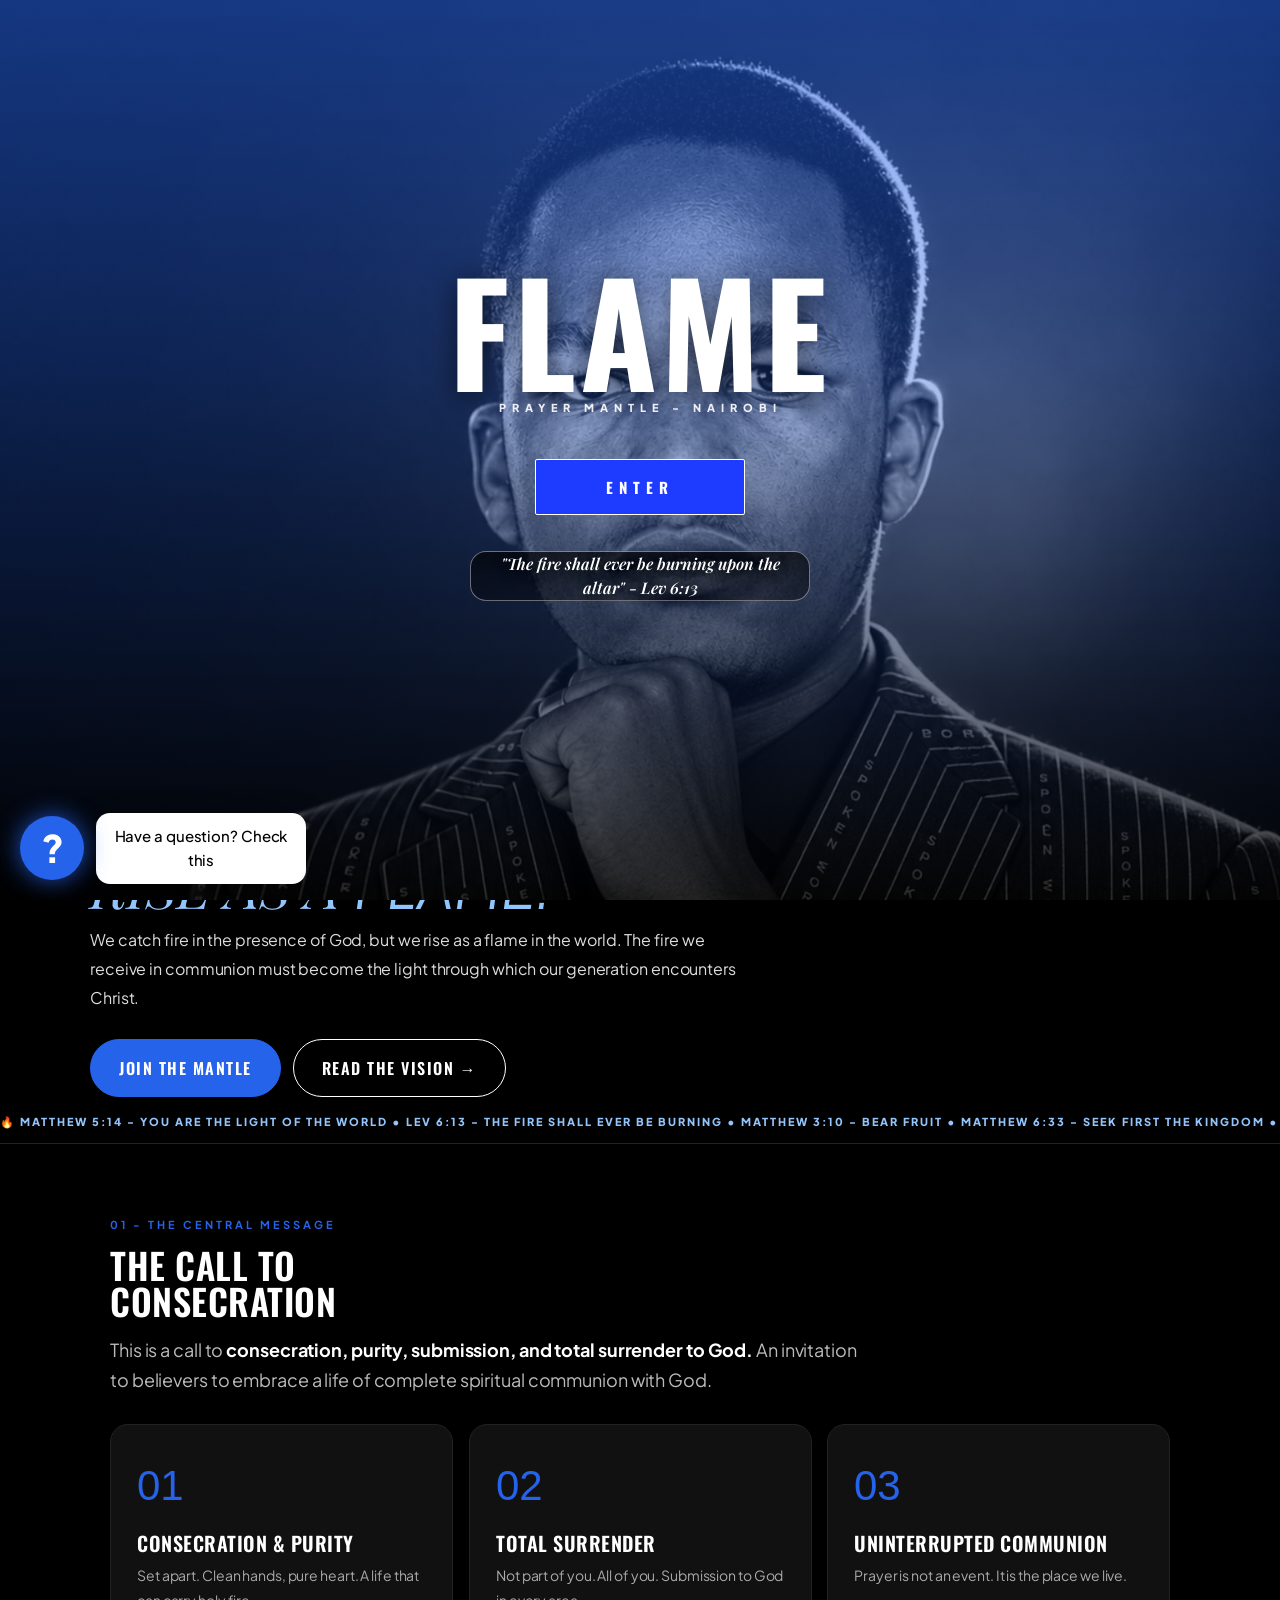
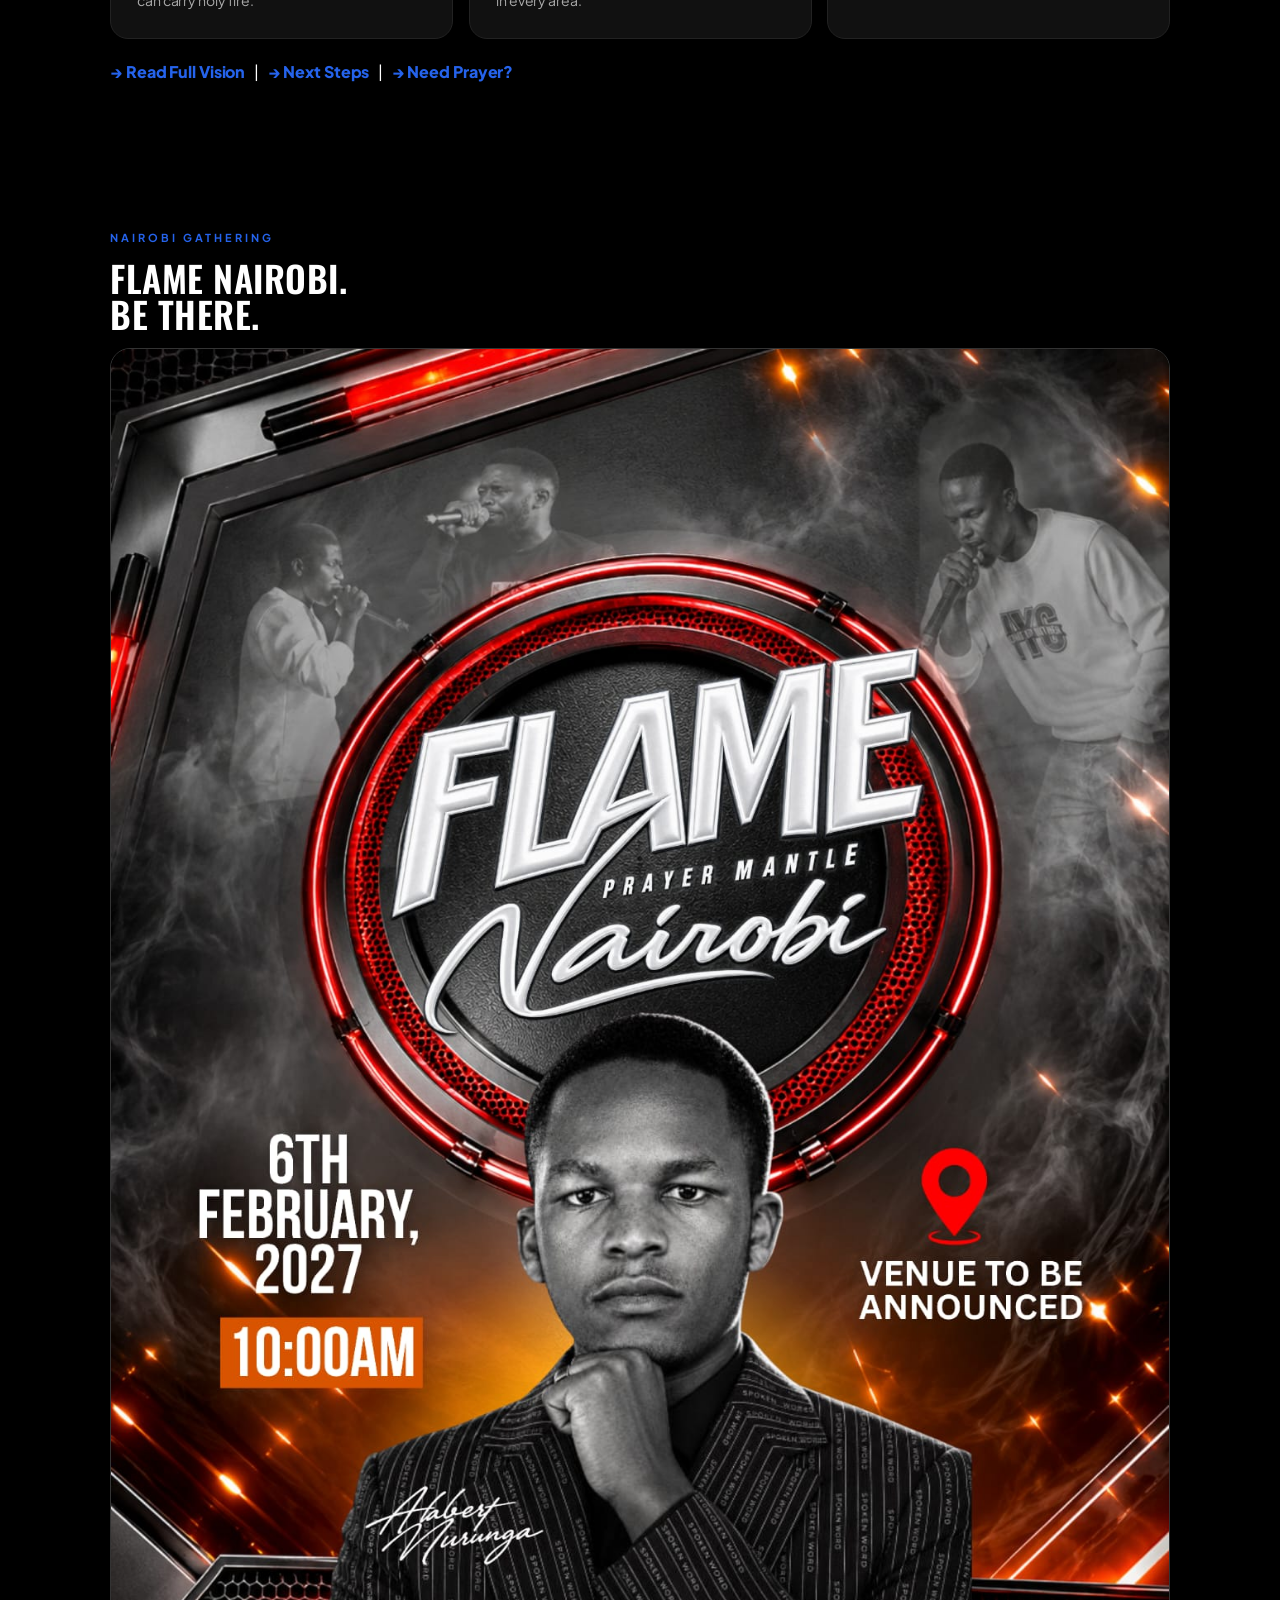
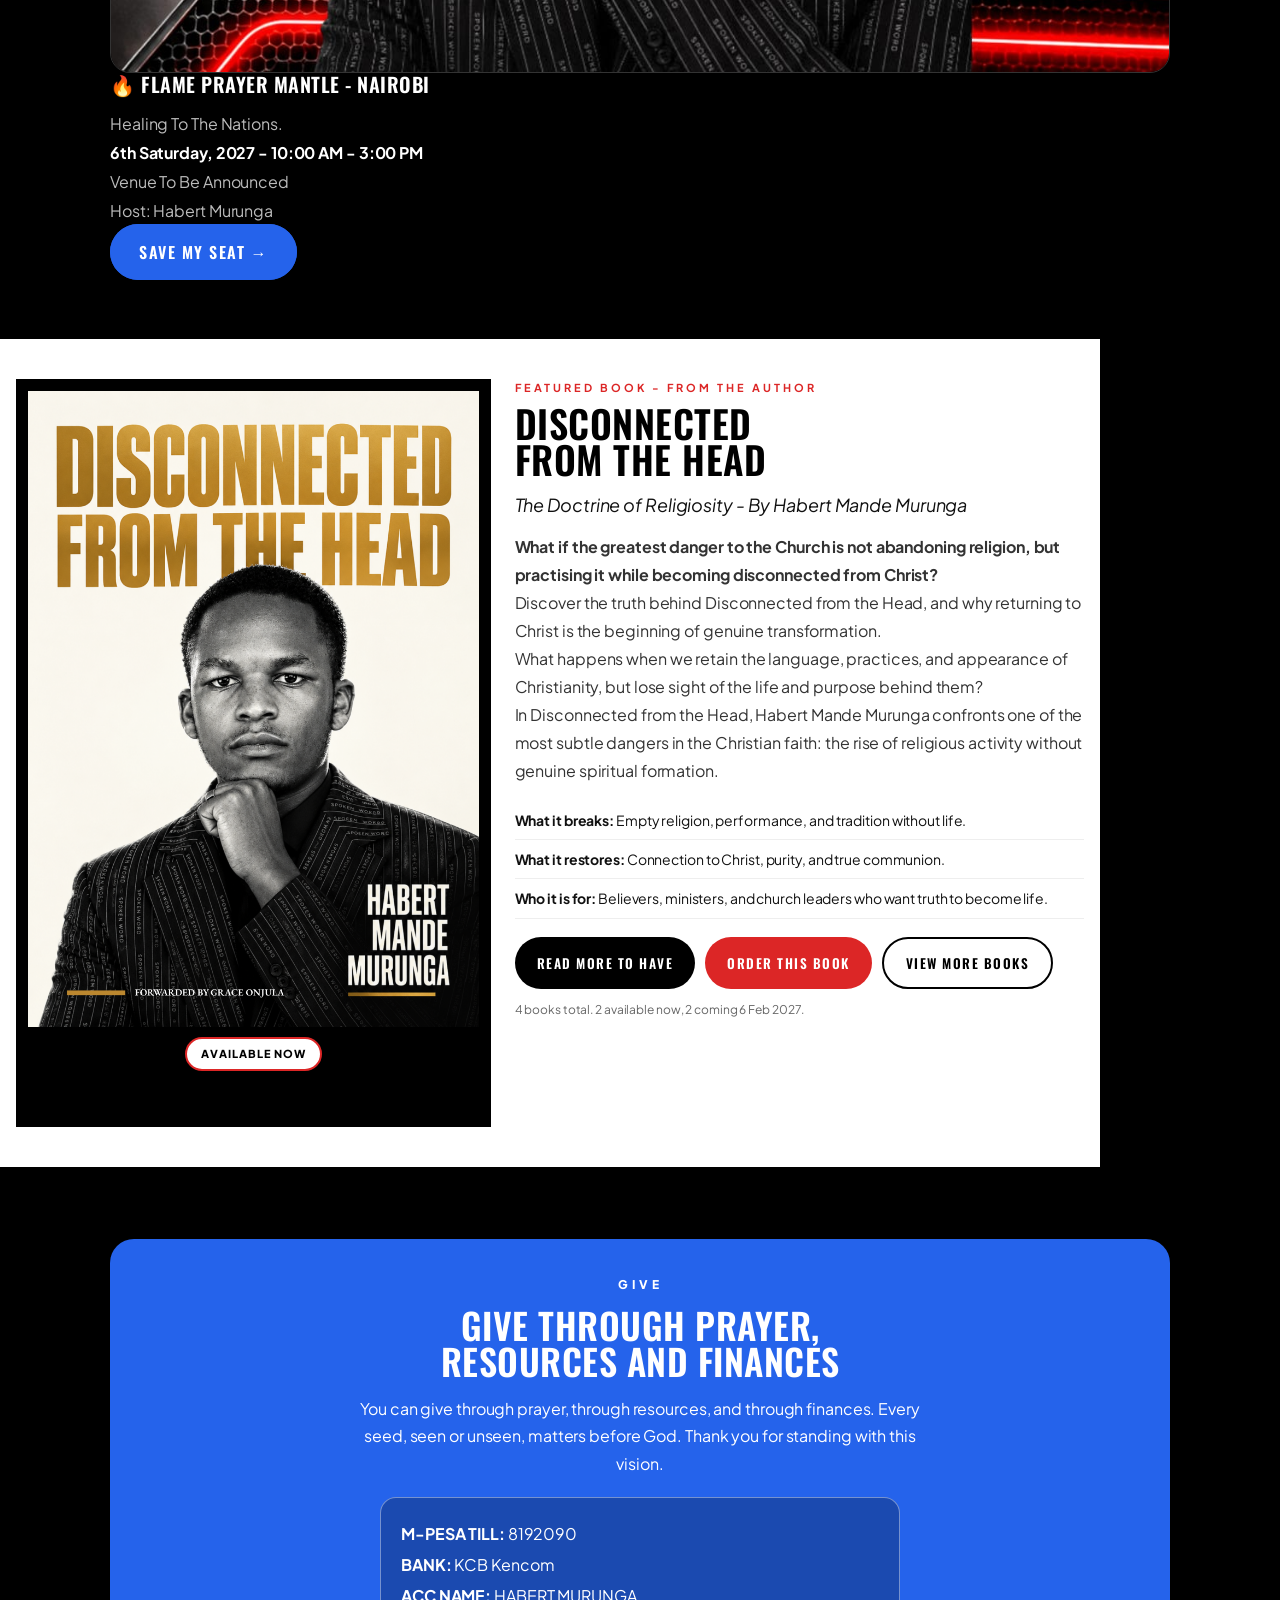
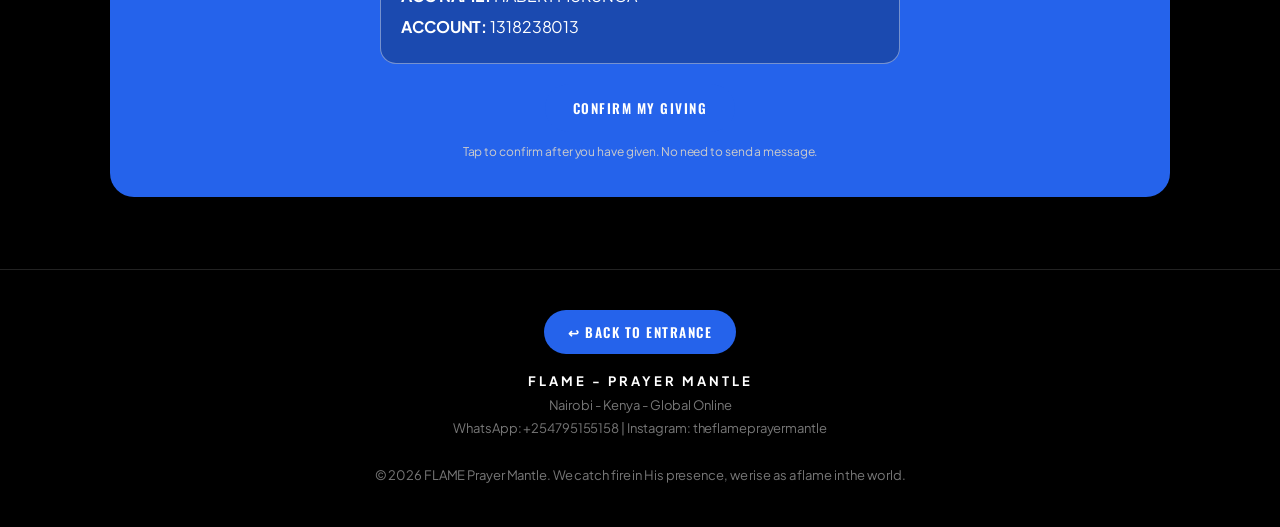
==== commit 897091e9: "Full 747 lines with Disconnected section, give thanks, blur fix" ====
--- a/index.html
+++ b/index.html
@@ -108,6 +108,7 @@
   @media (prefers-reduced-motion: reduce){ .blur-reveal, .page-section{ filter:none !important; opacity:1 !important; transform:none !important; visibility:visible !important; } }
   .hero, .hero-inner, .hero h1, .hero h1 em, .hero .eyebrow, .hero p, .hero-btns, .hero .rot-word{ filter:none !important; -webkit-filter:none !important; backdrop-filter:none !important; opacity:1 !important; transform:none !important; }
   .hero{ transition:none !important; will-change:auto !important; }
+  .koinonia-poster, .koinonia-countdown, nav{ filter:none !important; opacity:1 !important; transform:none !important; }
   .video-wrap{position:relative !important;background:#000 !important}
   .video-btns{display:flex !important;gap:8px !important;padding:10px !important;background:#000 !important}
   .video-btns button{flex:1 !important;background:#2563EB !important;color:#fff !important;border:none !important;padding:11px 6px !important;border-radius:8px !important;font-weight:800 !important;font-size:13px !important;cursor:pointer !important}
@@ -189,7 +190,7 @@
   .page-cover-text h2{font-size:34px !important;line-height:.95 !important;margin:4px 0 0 !important;color:#fff !important}
   .page-cover-text p{font-size:14px !important;margin:4px 0 0 !important;color:#fff !important;opacity:.9 !important}
   .book-cover-img{width:100% !important;display:block !important;object-fit:contain !important;background:#000 !important}
-  .badge-available{background:#DC2626 !important;color:#fff !important;padding:5px 10px !important;font-size:10px !important;font-weight:800 !important;letter-spacing:1px !important;border-radius:20px !important;display:inline-block !important;margin-bottom:10px !important;box-shadow:0 2px 8px rgba(0,0,0,.3) !important}
+  .badge-available{background:#fff !important;color:#000 !important;border:2px solid #DC2626 !important;padding:6px 14px !important;font-size:11px !important;font-weight:800 !important;letter-spacing:1px !important;border-radius:20px !important;display:inline-block !important;margin-bottom:10px !important;box-shadow:0 2px 8px rgba(0,0,0,.2) !important}
   .badge-coming{background:#000 !important;color:#fff !important;padding:5px 10px !important;font-size:10px !important;font-weight:800 !important;letter-spacing:1px !important;border-radius:20px !important;display:inline-block !important;margin-bottom:10px !important}
   main#content{padding:0 !important;margin:0 !important;width:100% !important;max-width:100% !important;overflow:hidden !important}
   section#author.author-window,section#portfolio.invert-window,section#merch.merch-window{margin:0 auto !important;width:100% !important;max-width:1180px !important;border-radius:0 !important;box-sizing:border-box !important}
@@ -222,7 +223,17 @@
   button[style*="background:#DC2626"],button[style*="background:#B91C1C"],#supportFloat{color:#fff !important}
   div[style*="background:#000;color:#fff"] p{color:#fff !important;opacity:1 !important}
   div[style*="background:#000;color:#fff"] p:nth-child(2){color:#E5E5E5 !important}
-  body.light-mode .badge-available,body.light-mode #supportFloat{color:#fff !important}
+  body.light-mode .badge-available{color:#000 !important}
+  body.light-mode #supportFloat{color:#fff !important}
+  .featured-book{background:#fff !important;color:#000 !important;margin:0 !important;padding:40px 16px !important}
+  .featured-inner{max-width:1100px !important;margin:0 auto !important;display:grid !important;gap:24px !important;align-items:start !important}
+  @media(min-width:768px){.featured-inner{grid-template-columns:1fr 1.2fr !important}}
+  .featured-cover{background:#000 !important;padding:10px !important;border:2px solid #000 !important}
+  .featured-cover img{width:100% !important;display:block !important;object-fit:contain !important}
+  .featured-book h2{color:#000 !important;font-size:38px !important;line-height:.95 !important;margin:8px 0 12px !important}
+  .featured-book p{color:#333 !important;line-height:1.75 !important}
+  .featured-points{margin:16px 0 !important;padding:0 !important;list-style:none !important}
+  .featured-points li{padding:8px 0 !important;border-bottom:1px solid #eee !important;color:#111 !important;font-size:14px !important;line-height:1.6 !important}
 </style>
 </head>
 <body class="on-splash">
@@ -355,13 +366,45 @@
         </div>
       </div>
     </section>
+    <section id="featured-book" class="featured-book">
+      <div class="featured-inner">
+        <div class="featured-cover">
+          <img src="images/book-disconnected.png" alt="Disconnected from the Head">
+          <div style="text-align:center;padding:10px 0 2px">
+            <span class="badge-available">AVAILABLE NOW</span>
+            <p style="margin:4px 0 0;font-weight:800;color:#000 !important">Digital KSh 1,000 - Physical KSh 2,500</p>
+          </div>
+        </div>
+        <div>
+          <div class="tag" style="color:#DC2626">FEATURED BOOK - FROM THE AUTHOR</div>
+          <h2>DISCONNECTED<br>FROM THE HEAD</h2>
+          <p style="font-family:'Playfair Display',serif;font-style:italic;font-size:18px;color:#111 !important;margin:0 0 12px">The Doctrine of Religiosity - By Habert Mande Murunga</p>
+          <p><b>What if the greatest danger to the Church is not abandoning religion, but practising it while becoming disconnected from Christ?</b></p>
+          <p>Discover the truth behind Disconnected from the Head, and why returning to Christ is the beginning of genuine transformation.</p>
+          <p>What happens when we retain the language, practices, and appearance of Christianity, but lose sight of the life and purpose behind them?</p>
+          <p>In Disconnected from the Head, Habert Mande Murunga confronts one of the most subtle dangers in the Christian faith: the rise of religious activity without genuine spiritual formation.</p>
+          <ul class="featured-points">
+            <li><b>What it breaks:</b> Empty religion, performance, and tradition without life.</li>
+            <li><b>What it restores:</b> Connection to Christ, purity, and true communion.</li>
+            <li><b>Who it is for:</b> Believers, ministers, and church leaders who want truth to become life.</li>
+          </ul>
+          <div style="display:flex;gap:10px;flex-wrap:wrap;margin-top:18px">
+            <button onclick="openBookDetail()" style="background:#000;color:#fff;border:none;padding:14px 22px;font-weight:800;cursor:pointer;border-radius:30px">READ MORE TO HAVE</button>
+            <button onclick="openBuyModal('Disconnected from the Head')" style="background:#DC2626;color:#fff;border:none;padding:14px 22px;font-weight:800;cursor:pointer;border-radius:30px">ORDER THIS BOOK</button>
+            <button onclick="showPage('author')" style="background:#fff;color:#000;border:2px solid #000;padding:14px 22px;font-weight:800;cursor:pointer;border-radius:30px">VIEW MORE BOOKS</button>
+          </div>
+          <p style="font-size:12px;color:#666 !important;margin-top:10px">4 books total. 2 available now, 2 coming 6 Feb 2027.</p>
+        </div>
+      </div>
+    </section>
     <section id="give">
       <div class="give">
         <div style="letter-spacing:4px;font-weight:800;font-size:12px">GIVE</div>
-        <h2>SOW INTO THE FIRE</h2>
-        <p style="max-width:600px;margin:10px auto;line-height:1.7">Your giving keeps the work going.</p>
+        <h2>GIVE THROUGH PRAYER,<br>RESOURCES AND FINANCES</h2>
+        <p style="max-width:600px;margin:10px auto;line-height:1.7">You can give through prayer, through resources, and through finances. Every seed, seen or unseen, matters before God. Thank you for standing with this vision.</p>
         <div class="give-box"><b>M-PESA TILL:</b> 8192090<br><b>BANK:</b> KCB Kencom<br><b>ACC NAME:</b> HABERT MURUNGA<br><b>ACCOUNT:</b> 1318238013</div>
-        <a class="btn-white" href="https://wa.me/254795155158?text=I%20want%20to%20give%20to%20FLAME" style="background:#2563EB;color:#fff">CONFIRM MY GIVING →</a>
+        <button onclick="openGiveThanks()" style="background:#2563EB;color:#fff;border:none;padding:14px 28px;font-weight:800;cursor:pointer;border-radius:30px">CONFIRM MY GIVING</button>
+        <p style="font-size:12px;color:#ccc;margin-top:10px">Tap to confirm after you have given. No need to send a message.</p>
       </div>
     </section>
   </div>
@@ -390,7 +433,7 @@
       <div>
         <h3 style="font-size:20px;margin:0 0 12px;color:#000">AVAILABLE NOW</h3>
         <div class="books-grid">
-          <div class="book-card" style="padding:0;overflow:hidden;background:#fff"><div style="background:#000;padding:8px"><img src="images/book-disconnected.png" style="width:100%;display:block;object-fit:contain;background:#000" alt="Disconnected"></div><div style="padding:14px"><span class="badge-available">AVAILABLE NOW</span><h3 style="margin:12px 0 6px;line-height:1.25">Disconnected from the Head: The Doctrine of Religiosity</h3><p>Digital KSh 1,000 • Physical KSh 2,500</p><button onclick="openBuyModal('Disconnected from the Head')" style="margin-top:10px;background:#000;color:#fff;padding:9px 14px;border:none;font-weight:800;font-size:12px;cursor:pointer;width:100%">ORDER NOW →</button></div></div>
+          <div class="book-card" style="padding:0;overflow:hidden;background:#fff"><div style="background:#000;padding:8px"><img src="images/book-disconnected.png" style="width:100%;display:block;object-fit:contain;background:#000" alt="Disconnected"></div><div style="padding:14px"><span class="badge-available">AVAILABLE NOW</span><h3 style="margin:12px 0 6px;line-height:1.25">Disconnected from the Head: The Doctrine of Religiosity</h3><p>Digital KSh 1,000 • Physical KSh 2,500</p><button onclick="openBookDetail()" style="margin-top:10px;background:#fff;color:#000;border:2px solid #000;padding:9px 14px;font-weight:800;font-size:12px;cursor:pointer;width:100%">READ MORE</button><button onclick="openBuyModal('Disconnected from the Head')" style="margin-top:8px;background:#000;color:#fff;padding:9px 14px;border:none;font-weight:800;font-size:12px;cursor:pointer;width:100%">ORDER NOW →</button></div></div>
           <div class="book-card" style="padding:0;overflow:hidden;background:#fff"><div style="background:#000;padding:8px"><img src="images/book-pioneers.jpeg" style="width:100%;display:block;object-fit:contain;background:#000" alt="Pioneers"></div><div style="padding:14px"><span class="badge-available">AVAILABLE NOW</span><h3 style="margin:12px 0 6px;line-height:1.25">Pioneers Breakthrough</h3><p>Digital KSh 1,000 • Physical KSh 2,500</p><button onclick="openBuyModal('Pioneers Breakthrough')" style="margin-top:10px;background:#000;color:#fff;padding:9px 14px;border:none;font-weight:800;font-size:12px;cursor:pointer;width:100%">ORDER NOW →</button></div></div>
         </div>
         <h3 style="font-size:20px;margin:24px 0 6px;color:#000">UPCOMING - 6TH FEBRUARY 2027</h3>
@@ -495,6 +538,31 @@
   WhatsApp: +254795155158 | Instagram: theflameprayermantle<br><br>
   © 2026 FLAME Prayer Mantle. We catch fire in His presence, we rise as a flame in the world.
 </footer>
+<div id="giveThanksModal" style="display:none;position:fixed;inset:0;z-index:999;background:rgba(0,0,0,.85);padding:20px;overflow-y:auto" onclick="if(event.target===this)closeGiveThanks()">
+<div style="background:#fff;max-width:480px;margin:30px auto;border-radius:18px;overflow:hidden;color:#111;text-align:center">
+<div style="background:#000;color:#fff;padding:28px 22px"><div style="font-size:52px">🔥</div><h2 style="font-size:30px;margin:10px 0 0;color:#fff;line-height:1">THANK YOU,<br>FROM OUR HEARTS</h2><p style="font-family:'Playfair Display',serif;font-style:italic;color:#ddd;margin:10px 0 0">You gave. Heaven saw it.</p></div>
+<div style="padding:22px"><p style="line-height:1.8;color:#333;font-size:15px;margin:0">Thank you so much for giving through prayer, resources, and finances.<br><br>We do not take this lightly. Your seed is received with honour, with humility, and with prayer.<br><br>May the Lord who sees in secret reward you openly. May He increase you, keep you, and let your own fire keep burning.<br><br><b>With gratitude,<br>FLAME Prayer Mantle</b></p><p style="font-family:'Playfair Display',serif;font-style:italic;color:#666;margin:16px 0 0">"God loves a cheerful giver" - 2 Cor 9:7</p><button onclick="closeGiveThanks()" style="margin-top:18px;background:#000;color:#fff;border:none;padding:13px 24px;font-weight:800;cursor:pointer;border-radius:30px;width:100%">AMEN, THANK YOU</button></div>
+</div>
+</div>
+<div id="bookDetailModal" style="display:none;position:fixed;inset:0;z-index:999;background:rgba(0,0,0,.9);padding:14px;overflow-y:auto" onclick="if(event.target===this)closeBookDetail()">
+<div style="background:#fff;max-width:620px;margin:20px auto;border-radius:16px;overflow:hidden;color:#111">
+<div style="background:#000;color:#fff;padding:22px;display:flex;justify-content:space-between;gap:12px"><div><small style="letter-spacing:3px;color:#FCA5A5;font-weight:800">READ MORE TO HAVE</small><h2 style="font-size:28px;margin:6px 0 0;color:#fff;line-height:1">DISCONNECTED<br>FROM THE HEAD</h2><p style="font-family:'Playfair Display',serif;font-style:italic;color:#ddd;margin:8px 0 0">The Doctrine of Religiosity - By Habert Mande Murunga</p></div><button onclick="closeBookDetail()" style="background:none;border:none;color:#fff;font-size:24px;cursor:pointer">✕</button></div>
+<div style="padding:20px">
+<img src="images/book-disconnected.png" style="width:100%;border-radius:10px;background:#000;margin-bottom:14px">
+<p style="font-size:17px;line-height:1.8;color:#111"><b>What if the greatest danger to the Church is not abandoning religion, but practising it while becoming disconnected from Christ?</b></p>
+<p style="line-height:1.8;color:#333">Discover the truth behind Disconnected from the Head, and why returning to Christ is the beginning of genuine transformation.</p>
+<p style="line-height:1.8;color:#333">What happens when we retain the language, practices, and appearance of Christianity, but lose sight of the life and purpose behind them?</p>
+<p style="line-height:1.8;color:#333">In Disconnected from the Head, Habert Mande Murunga confronts one of the most subtle dangers in the Christian faith: the rise of religious activity without genuine spiritual formation.</p>
+<p style="line-height:1.8;color:#333">Through biblical teaching and practical examination, this book challenges us to reconsider the relationship between doctrine and character, faith and conduct, prayer and obedience, spiritual authority and accountability. It explores how good practices can become empty routines, how religious identity can overshadow Christlike character, and how familiar explanations can sometimes keep us from taking responsibility.</p>
+<p style="line-height:1.8;color:#333">Moving from God's original design, through the emergence and consequences of religiosity, to the call for restoration, this book invites believers, ministers, and church leaders to examine what they have normalized and return to the truth of Scripture.</p>
+<div style="background:#FEF2F2;border-left:4px solid #DC2626;padding:14px;margin:16px 0"><p style="margin:0;line-height:1.8;color:#111"><b>This is not a call to abandon the Church, doctrine, or spiritual disciplines. It is a call to restore them to their rightful place under Christ.</b></p></div>
+<p style="line-height:1.8;color:#333">Because the body was never designed to function independently of its Head.</p>
+<p style="line-height:1.8;color:#111"><b>The call is simple: Return to Christ. Let the truth we preach become the life we live.</b></p>
+<button onclick="closeBookDetail();openBuyModal('Disconnected from the Head')" style="background:#DC2626;color:#fff;border:none;padding:14px;width:100%;font-weight:800;cursor:pointer;border-radius:10px;margin-top:12px">ORDER THIS BOOK - DIGITAL KSh 1,000 / PHYSICAL KSh 2,500</button>
+<button onclick="closeBookDetail();showPage('author')" style="background:#fff;color:#000;border:2px solid #000;padding:13px;width:100%;font-weight:800;cursor:pointer;border-radius:10px;margin-top:10px">VIEW MORE BOOKS</button>
+</div>
+</div>
+</div>
 <div id="buyModal" style="display:none;position:fixed;inset:0;z-index:999;background:rgba(0,0,0,.85);padding:14px;overflow-y:auto" onclick="if(event.target===this)closeBuyModal()">
 <div style="background:#fff;max-width:520px;margin:20px auto;border-radius:14px;overflow:hidden;color:#000">
 <div style="background:#DC2626;color:#fff;padding:20px;display:flex;justify-content:space-between;align-items:center"><div><small style="letter-spacing:3px;font-weight:800">STEP 1 - PAY FIRST</small><h2 style="font-size:28px;margin:4px 0 0;color:#fff">BUY A BOOK</h2></div><button onclick="closeBuyModal()" style="background:none;border:none;color:#fff;font-size:22px;cursor:pointer">✕</button></div>
@@ -714,6 +782,10 @@
   else { v.muted=!v.muted; }
   var btn=document.getElementById('audioBtn'); if(btn) btn.textContent=v.muted ? '🔊 PLAY AUDIO' : '🔇 MUTE AUDIO';
 }
+function openGiveThanks(){ var m=document.getElementById('giveThanksModal'); if(m) m.style.display='block'; }
+function closeGiveThanks(){ var m=document.getElementById('giveThanksModal'); if(m) m.style.display='none'; }
+function openBookDetail(){ var m=document.getElementById('bookDetailModal'); if(m) m.style.display='block'; }
+function closeBookDetail(){ var m=document.getElementById('bookDetailModal'); if(m) m.style.display='none'; }
 var io=new IntersectionObserver(function(entries){
   entries.forEach(function(e){ if(e.isIntersecting) e.target.classList.add('visible'); });
 },{threshold:0.1});
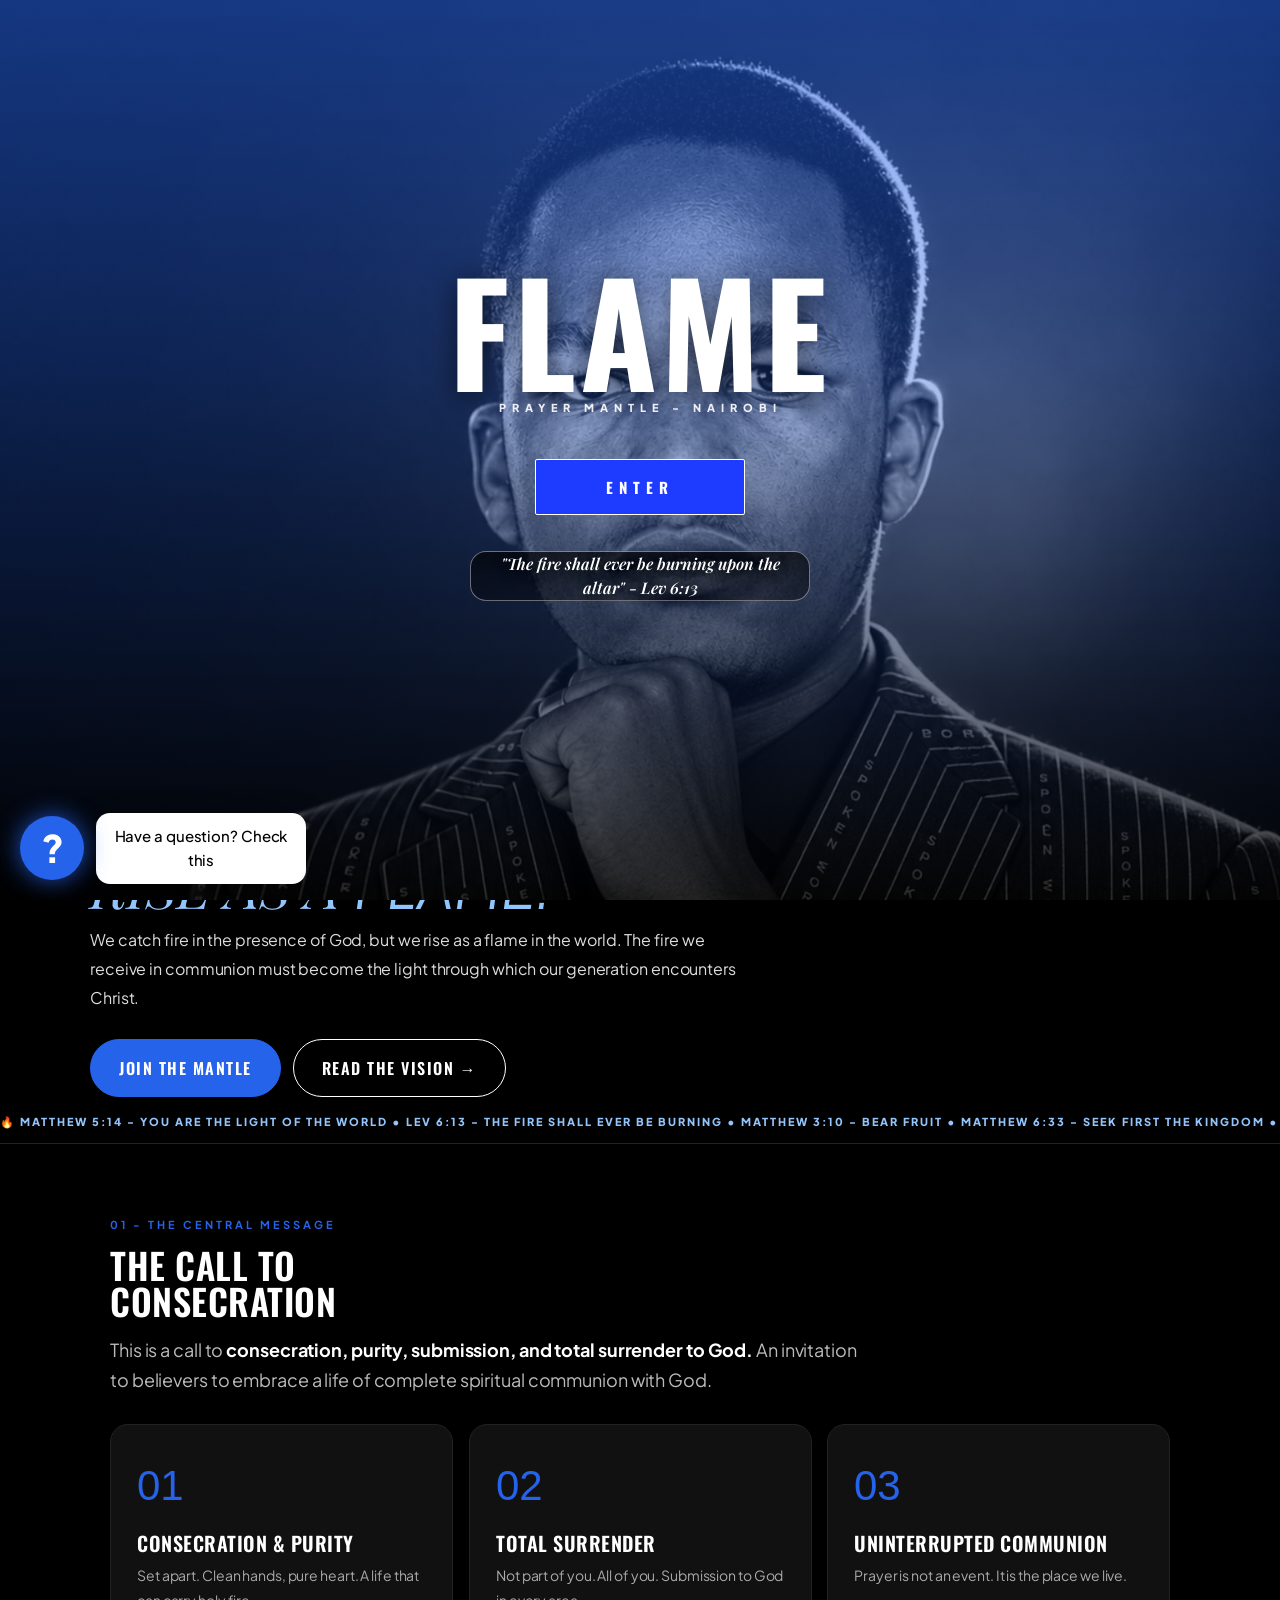
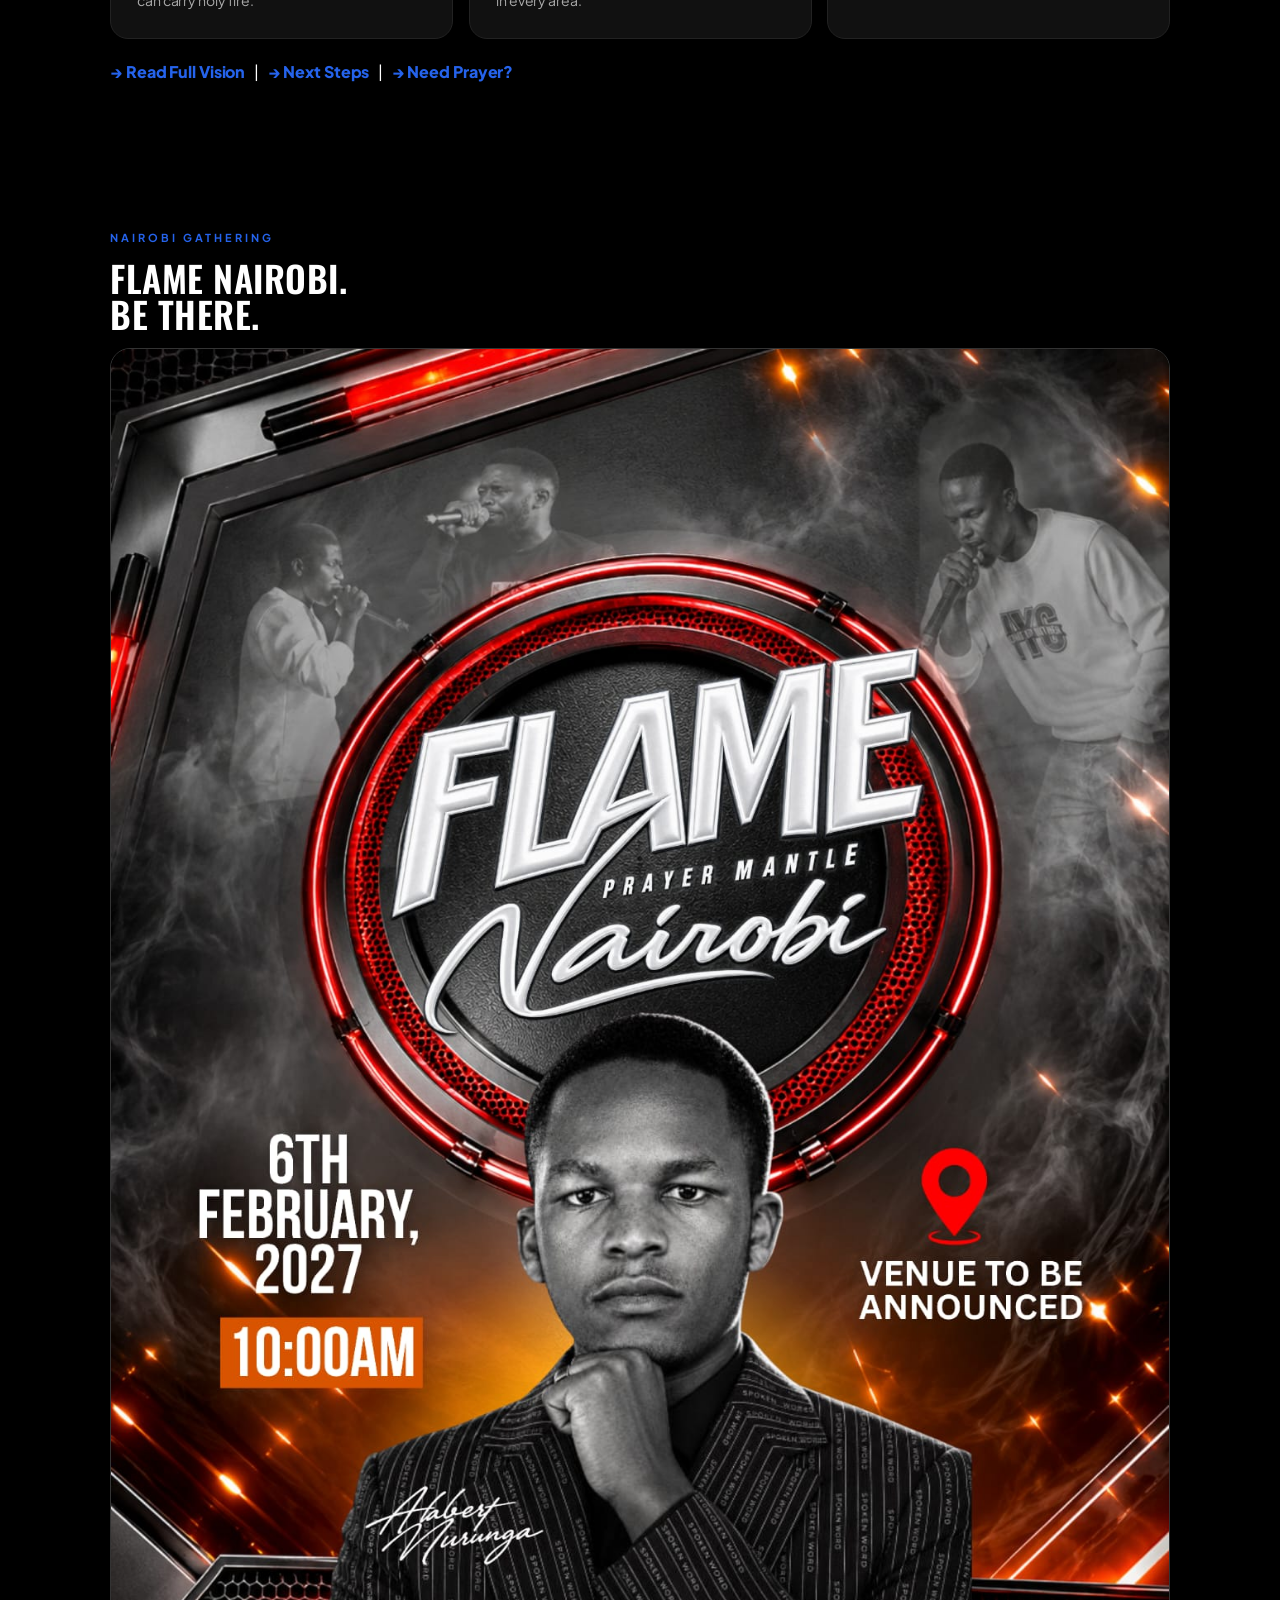
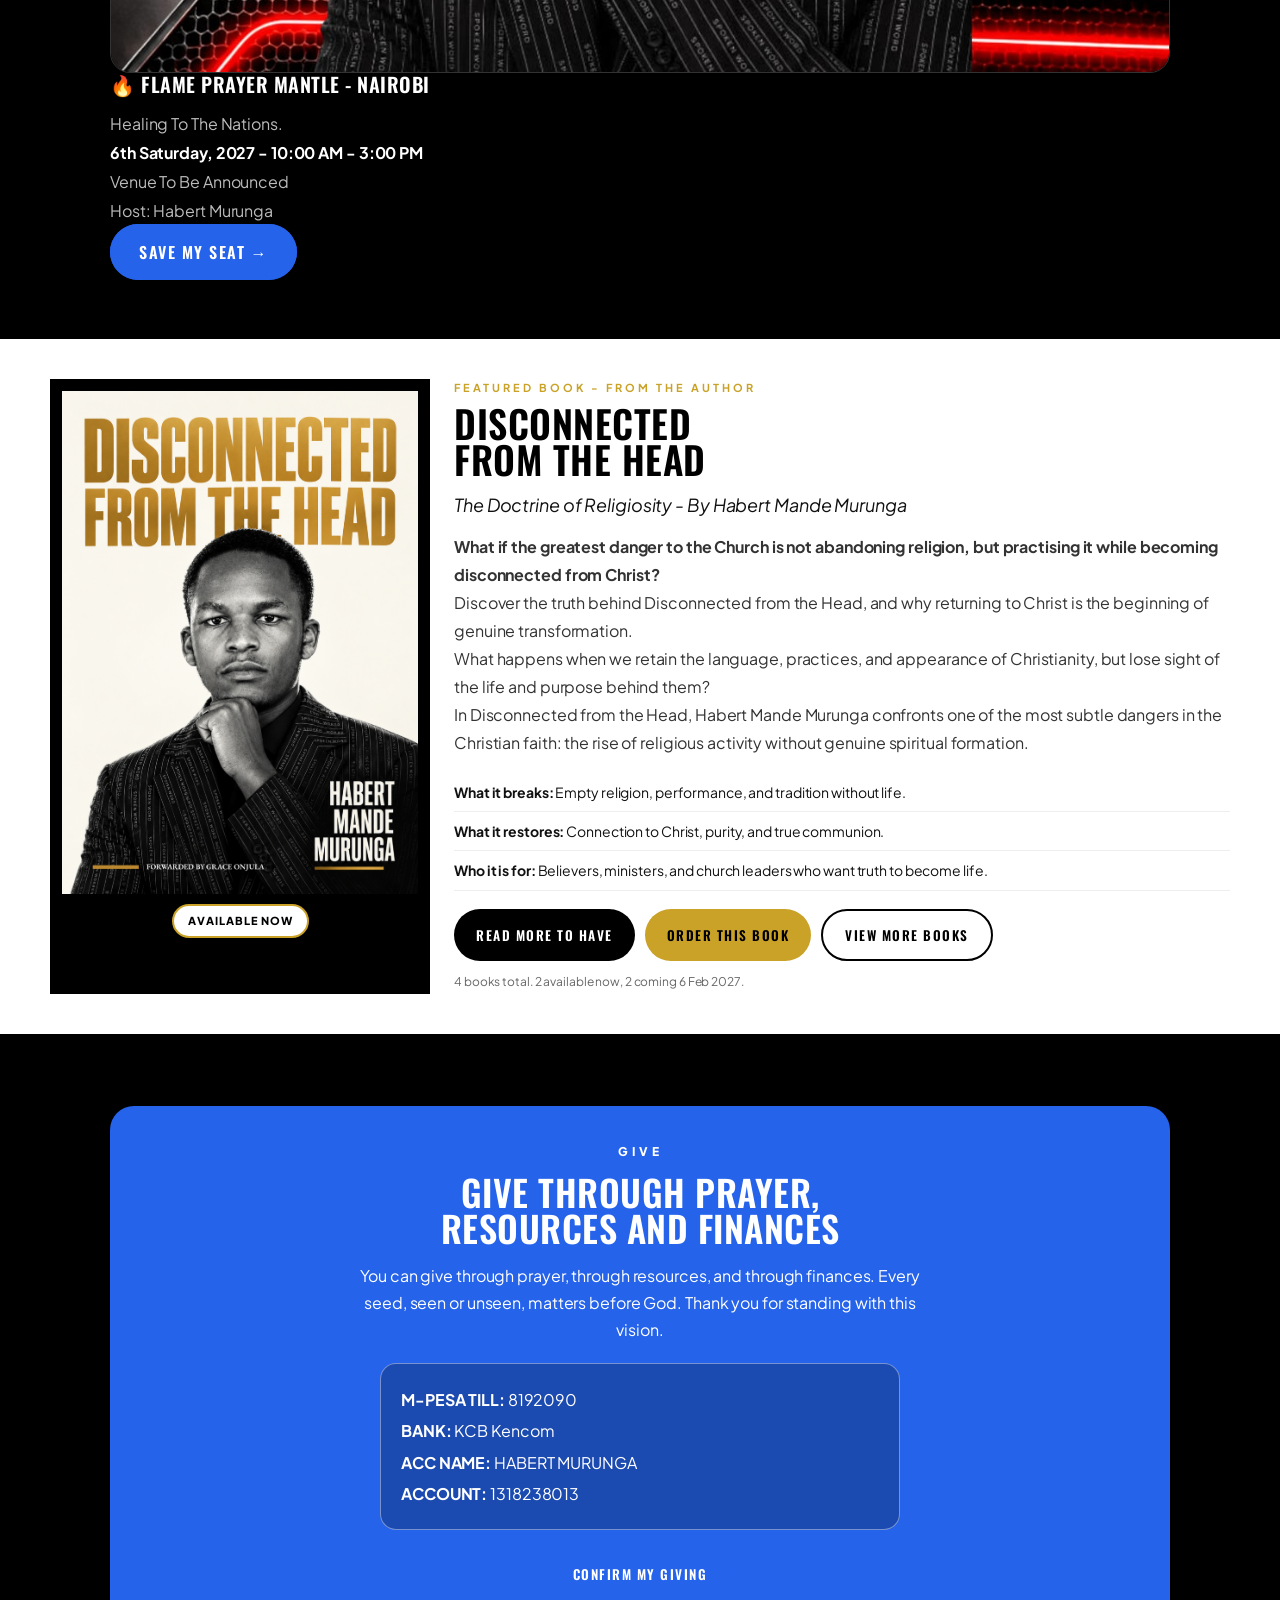
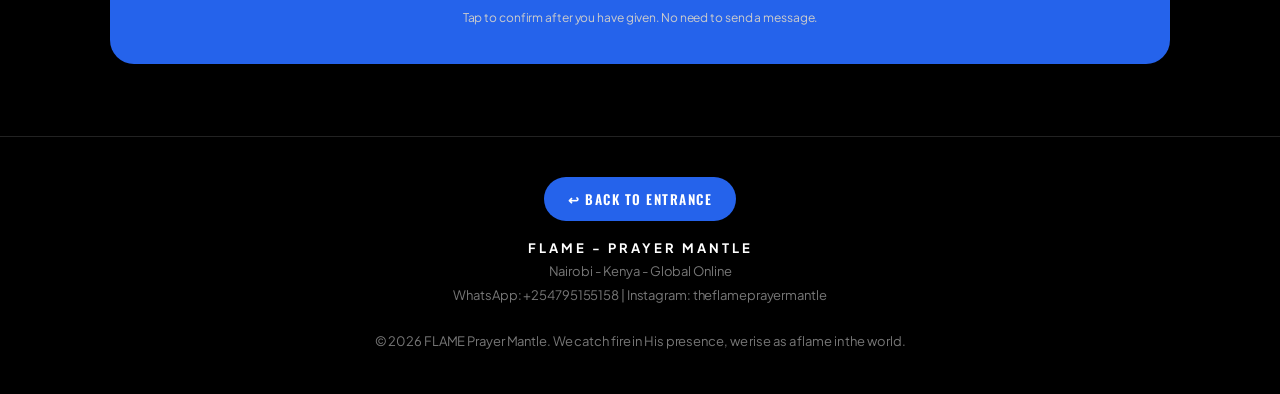
==== commit f91a44ce: "Golden buttons, fix featured book full width" ====
--- a/index.html
+++ b/index.html
@@ -4,7 +4,7 @@
 <meta charset="UTF-8">
 <meta name="viewport" content="width=device-width, initial-scale=1.0">
 <title>FLAME | Catch Fire, Rise As A Flame</title>
-<link rel="stylesheet" href="style.css?v=14">
+<link rel="stylesheet" href="style.css?v=16">
 <link href="https://fonts.googleapis.com/css2?family=Plus+Jakarta+Sans:wght@300;400;500;600;700;800&family=Oswald:wght@400;500;600;700&family=Playfair+Display:ital@1&display=swap" rel="stylesheet">
 <style>
   body{font-family:'Plus Jakarta Sans',sans-serif !important;font-size:16px !important;line-height:1.65 !important;letter-spacing:-0.1px !important}
@@ -190,7 +190,7 @@
   .page-cover-text h2{font-size:34px !important;line-height:.95 !important;margin:4px 0 0 !important;color:#fff !important}
   .page-cover-text p{font-size:14px !important;margin:4px 0 0 !important;color:#fff !important;opacity:.9 !important}
   .book-cover-img{width:100% !important;display:block !important;object-fit:contain !important;background:#000 !important}
-  .badge-available{background:#fff !important;color:#000 !important;border:2px solid #DC2626 !important;padding:6px 14px !important;font-size:11px !important;font-weight:800 !important;letter-spacing:1px !important;border-radius:20px !important;display:inline-block !important;margin-bottom:10px !important;box-shadow:0 2px 8px rgba(0,0,0,.2) !important}
+  .badge-available{background:#fff !important;color:#000 !important;border:2px solid #C9A227 !important;padding:6px 14px !important;font-size:11px !important;font-weight:800 !important;letter-spacing:1px !important;border-radius:20px !important;display:inline-block !important;margin-bottom:10px !important;box-shadow:0 2px 8px rgba(0,0,0,.2) !important}
   .badge-coming{background:#000 !important;color:#fff !important;padding:5px 10px !important;font-size:10px !important;font-weight:800 !important;letter-spacing:1px !important;border-radius:20px !important;display:inline-block !important;margin-bottom:10px !important}
   main#content{padding:0 !important;margin:0 !important;width:100% !important;max-width:100% !important;overflow:hidden !important}
   section#author.author-window,section#portfolio.invert-window,section#merch.merch-window{margin:0 auto !important;width:100% !important;max-width:1180px !important;border-radius:0 !important;box-sizing:border-box !important}
@@ -198,8 +198,8 @@
   .author-main p,.book-card p{color:#333 !important}
   body.on-splash #supportFloat{display:none !important}
   body.on-splash #welcomeSupport{display:none !important}
-  #supportFloat{position:fixed !important;right:16px !important;bottom:20px !important;z-index:998 !important;background:#B91C1C !important;color:#fff !important;border:none !important;padding:14px 18px !important;border-radius:30px !important;font-weight:800 !important;font-size:13px !important;letter-spacing:1px !important;cursor:pointer !important;box-shadow:0 10px 30px rgba(185,28,28,.4) !important;display:flex !important;align-items:center !important;gap:8px !important}
-  #supportFloat:hover{background:#991B1B !important;transform:translateY(-2px) !important}
+  #supportFloat{position:fixed !important;right:16px !important;bottom:20px !important;z-index:998 !important;background:#C9A227 !important;color:#000 !important;border:none !important;padding:14px 18px !important;border-radius:30px !important;font-weight:800 !important;font-size:13px !important;letter-spacing:1px !important;cursor:pointer !important;box-shadow:0 10px 30px rgba(201,162,39,.4) !important;display:flex !important;align-items:center !important;gap:8px !important}
+  #supportFloat:hover{background:#B8911F !important;transform:translateY(-2px) !important}
   @media(max-width:850px){#supportFloat{bottom:20px !important;right:12px !important;padding:12px 14px !important;font-size:12px !important}}
   .support-overlay{display:none;position:fixed;inset:0;z-index:999;background:rgba(0,0,0,.85);padding:14px;overflow-y:auto}
   .support-card{background:#fff;max-width:560px;margin:20px auto;border-radius:16px;overflow:hidden;color:#111}
@@ -208,32 +208,34 @@
   .support-head p{color:#ddd;line-height:1.6;font-size:14px;margin:8px 0 0}
   .support-body{padding:18px}
   .initiative{border:2px solid #eee;border-radius:12px;padding:16px;margin-bottom:12px;cursor:pointer}
-  .initiative.selected{border-color:#B91C1C;background:#FEF2F2}
+  .initiative.selected{border-color:#C9A227;background:#FEF9E7}
   .initiative h3{margin:0 0 6px;font-size:20px}
   .initiative p{margin:0;color:#444;line-height:1.6;font-size:14px}
   .amount-grid{display:grid;grid-template-columns:1fr 1fr 1fr;gap:10px;margin:14px 0}
   .amount-btn{background:#fff;border:2px solid #e5e5e5;border-radius:10px;padding:13px 6px;font-weight:800;cursor:pointer;font-size:14px;color:#111}
-  .amount-btn.selected{background:#B91C1C;color:#fff;border-color:#B91C1C}
+  .amount-btn.selected{background:#C9A227;color:#000;border-color:#C9A227}
   .pay-box{background:#F9FAFB;border:1px solid #e5e5e5;border-radius:12px;padding:14px;line-height:1.8;font-size:14px;color:#111}
   .copy-btn{background:#111;color:#fff;border:none;padding:4px 10px;border-radius:6px;font-size:11px;font-weight:800;cursor:pointer;margin-left:8px}
   .wa-confirm{display:block;background:#16a34a;color:#fff;text-align:center;padding:14px;text-decoration:none;font-weight:800;border-radius:10px;margin-top:12px}
   .support-input{width:100%;padding:12px;border:2px solid #e5e5e5;border-radius:10px;margin:6px 0;font-size:14px;color:#111;background:#fff;box-sizing:border-box}
   #welcomeSupport{display:none;position:fixed;left:16px;right:16px;bottom:90px;z-index:997;max-width:420px;margin:0 auto;background:#fff;color:#111;border-radius:14px;box-shadow:0 16px 40px rgba(0,0,0,.35);padding:18px}
   @media(min-width:850px){#welcomeSupport{left:auto;right:20px;bottom:90px}}
-  button[style*="background:#DC2626"],button[style*="background:#B91C1C"],#supportFloat{color:#fff !important}
+  button[style*="background:#DC2626"],button[style*="background:#B91C1C"],#supportFloat{color:#000 !important}
   div[style*="background:#000;color:#fff"] p{color:#fff !important;opacity:1 !important}
   div[style*="background:#000;color:#fff"] p:nth-child(2){color:#E5E5E5 !important}
   body.light-mode .badge-available{color:#000 !important}
-  body.light-mode #supportFloat{color:#fff !important}
-  .featured-book{background:#fff !important;color:#000 !important;margin:0 !important;padding:40px 16px !important}
-  .featured-inner{max-width:1100px !important;margin:0 auto !important;display:grid !important;gap:24px !important;align-items:start !important}
-  @media(min-width:768px){.featured-inner{grid-template-columns:1fr 1.2fr !important}}
+  body.light-mode #supportFloat{color:#000 !important}
+  .featured-book{background:#fff !important;color:#000 !important;margin:0 !important;padding:40px 16px !important;width:100% !important;max-width:100% !important;box-sizing:border-box !important;display:block !important}
+  .featured-inner{max-width:1180px !important;width:100% !important;margin:0 auto !important;display:grid !important;gap:24px !important;align-items:start !important;grid-template-columns:380px 1fr !important}
+  @media(max-width:768px){.featured-inner{grid-template-columns:1fr !important}}
   .featured-cover{background:#000 !important;padding:10px !important;border:2px solid #000 !important}
   .featured-cover img{width:100% !important;display:block !important;object-fit:contain !important}
   .featured-book h2{color:#000 !important;font-size:38px !important;line-height:.95 !important;margin:8px 0 12px !important}
   .featured-book p{color:#333 !important;line-height:1.75 !important}
   .featured-points{margin:16px 0 !important;padding:0 !important;list-style:none !important}
   .featured-points li{padding:8px 0 !important;border-bottom:1px solid #eee !important;color:#111 !important;font-size:14px !important;line-height:1.6 !important}
+  #home-sections{background:#000 !important;width:100% !important}
+  .gold-btn{background:#C9A227 !important;color:#000 !important;border:none !important}
 </style>
 </head>
 <body class="on-splash">
@@ -282,7 +284,7 @@
     <p>- Lev 6:13 -</p>
     <div class="entrance-flame">🔥</div>
     <p style="font-family:'Plus Jakarta Sans',sans-serif !important;font-style:normal !important;font-size:13px !important;letter-spacing:3px !important;font-weight:800 !important;color:#FCA5A5 !important;margin-top:12px">TAP TO ENTER - THE FIRE IS ALREADY BURNING</p>
-    <button onclick="document.getElementById('entranceOverlay').classList.remove('show','open')" style="margin-top:16px;background:#DC2626;color:#fff;border:none;padding:14px 32px;font-weight:800;letter-spacing:3px;border-radius:30px;cursor:pointer;box-shadow:0 0 30px rgba(220,38,38,.7)">ENTER THE FIRE →</button>
+    <button onclick="document.getElementById('entranceOverlay').classList.remove('show','open')" style="margin-top:16px;background:#C9A227;color:#000;border:none;padding:14px 32px;font-weight:800;letter-spacing:3px;border-radius:30px;cursor:pointer;box-shadow:0 0 30px rgba(201,162,39,.7)">ENTER THE FIRE →</button>
   </div>
 </div>
 <nav>
@@ -376,7 +378,7 @@
           </div>
         </div>
         <div>
-          <div class="tag" style="color:#DC2626">FEATURED BOOK - FROM THE AUTHOR</div>
+          <div class="tag" style="color:#C9A227">FEATURED BOOK - FROM THE AUTHOR</div>
           <h2>DISCONNECTED<br>FROM THE HEAD</h2>
           <p style="font-family:'Playfair Display',serif;font-style:italic;font-size:18px;color:#111 !important;margin:0 0 12px">The Doctrine of Religiosity - By Habert Mande Murunga</p>
           <p><b>What if the greatest danger to the Church is not abandoning religion, but practising it while becoming disconnected from Christ?</b></p>
@@ -390,7 +392,7 @@
           </ul>
           <div style="display:flex;gap:10px;flex-wrap:wrap;margin-top:18px">
             <button onclick="openBookDetail()" style="background:#000;color:#fff;border:none;padding:14px 22px;font-weight:800;cursor:pointer;border-radius:30px">READ MORE TO HAVE</button>
-            <button onclick="openBuyModal('Disconnected from the Head')" style="background:#DC2626;color:#fff;border:none;padding:14px 22px;font-weight:800;cursor:pointer;border-radius:30px">ORDER THIS BOOK</button>
+            <button onclick="openBuyModal('Disconnected from the Head')" style="background:#C9A227;color:#000;border:none;padding:14px 22px;font-weight:800;cursor:pointer;border-radius:30px">ORDER THIS BOOK</button>
             <button onclick="showPage('author')" style="background:#fff;color:#000;border:2px solid #000;padding:14px 22px;font-weight:800;cursor:pointer;border-radius:30px">VIEW MORE BOOKS</button>
           </div>
           <p style="font-size:12px;color:#666 !important;margin-top:10px">4 books total. 2 available now, 2 coming 6 Feb 2027.</p>
@@ -427,7 +429,7 @@
         <h2>BOOKS NOW<br>AVAILABLE &<br>UPCOMING RELEASES.</h2>
         <p>We are pleased to announce that two of our books are now available for purchase:</p>
         <p><strong>HOW TO ACCESS THE BOOKS</strong><br>• Digital Edition (eBook): <strong>KSh 1,000</strong> per book.<br>• Physical Copy: <strong>KSh 2,500</strong> per book. Delivery nationwide across Kenya.</p>
-        <button onclick="openBuyModal()" style="background:#DC2626;color:#fff;border:none;padding:14px 20px;font-weight:800;cursor:pointer;width:100%;font-size:15px;border-radius:8px">BUY AVAILABLE BOOKS →</button>
+        <button onclick="openBuyModal()" style="background:#C9A227;color:#000;border:none;padding:14px 20px;font-weight:800;cursor:pointer;width:100%;font-size:15px;border-radius:8px">BUY AVAILABLE BOOKS →</button>
         <p style="font-size:12px;color:#666;margin-top:8px;text-align:center">Tap to see payment details first, then choose a book & pay.</p>
       </div>
       <div>
@@ -442,7 +444,7 @@
           <div class="book-card" style="padding:0;overflow:hidden;background:#fff"><div style="background:#000;padding:8px"><img src="images/book-go-up.jpeg" style="width:100%;display:block;object-fit:contain;background:#000" alt="Go Up"></div><div style="padding:14px"><span class="badge-coming">COMING 6 FEB 2027</span><h3 style="margin:12px 0 6px;line-height:1.25">YOU CAN ONLY GO UP</h3><p>Book Launch • Film Premiere</p><button onclick="openHistory('goup')" style="margin-top:10px;background:#fff;color:#000;border:2px solid #000;padding:8px 14px;font-weight:800;font-size:12px;cursor:pointer;width:100%">PRE-ORDER → SEE HISTORY</button></div></div>
           <div class="book-card" style="padding:0;overflow:hidden;background:#fff"><div style="background:#000;padding:8px"><img src="images/book-freedom.jpeg" style="width:100%;display:block;object-fit:contain;background:#000" alt="Freedom"></div><div style="padding:14px"><span class="badge-coming">COMING 6 FEB 2027</span><h3 style="margin:12px 0 6px;line-height:1.25">THE PRICE OF FREEDOM</h3><p>Book Launch • Film Premiere</p><button onclick="openHistory('freedom')" style="margin-top:10px;background:#fff;color:#000;border:2px solid #000;padding:8px 14px;font-weight:800;font-size:12px;cursor:pointer;width:100%">PRE-ORDER → SEE HISTORY</button></div></div>
         </div>
-        <div style="background:#000;color:#fff;padding:20px 16px;margin-top:20px"><h3 style="font-size:22px;margin:0 0 8px;color:#fff">SUPPORT THE UPCOMING BOOK RELEASE</h3><p style="color:#fff;line-height:1.7">Every purchase contributes towards the upcoming releases, film premiere, and broader vision.</p><button onclick="openSupport()" style="display:inline-block;background:#B91C1C;color:#fff;padding:12px 18px;border:none;font-weight:800;cursor:pointer">SUPPORT THE VISION →</button></div>
+        <div style="background:#000;color:#fff;padding:20px 16px;margin-top:20px"><h3 style="font-size:22px;margin:0 0 8px;color:#fff">SUPPORT THE UPCOMING BOOK RELEASE</h3><p style="color:#fff;line-height:1.7">Every purchase contributes towards the upcoming releases, film premiere, and broader vision.</p><button onclick="openSupport()" style="display:inline-block;background:#C9A227;color:#000;padding:12px 18px;border:none;font-weight:800;cursor:pointer">SUPPORT THE VISION →</button></div>
         <p style="text-align:center;font-family:'Playfair Display',serif;font-style:italic;font-size:18px;margin:20px 0 0;color:#000">Read. Be Transformed. Become Part of the Story.</p>
       </div>
     </div>
@@ -555,21 +557,21 @@
 <p style="line-height:1.8;color:#333">In Disconnected from the Head, Habert Mande Murunga confronts one of the most subtle dangers in the Christian faith: the rise of religious activity without genuine spiritual formation.</p>
 <p style="line-height:1.8;color:#333">Through biblical teaching and practical examination, this book challenges us to reconsider the relationship between doctrine and character, faith and conduct, prayer and obedience, spiritual authority and accountability. It explores how good practices can become empty routines, how religious identity can overshadow Christlike character, and how familiar explanations can sometimes keep us from taking responsibility.</p>
 <p style="line-height:1.8;color:#333">Moving from God's original design, through the emergence and consequences of religiosity, to the call for restoration, this book invites believers, ministers, and church leaders to examine what they have normalized and return to the truth of Scripture.</p>
-<div style="background:#FEF2F2;border-left:4px solid #DC2626;padding:14px;margin:16px 0"><p style="margin:0;line-height:1.8;color:#111"><b>This is not a call to abandon the Church, doctrine, or spiritual disciplines. It is a call to restore them to their rightful place under Christ.</b></p></div>
+<div style="background:#FEF9E7;border-left:4px solid #C9A227;padding:14px;margin:16px 0"><p style="margin:0;line-height:1.8;color:#111"><b>This is not a call to abandon the Church, doctrine, or spiritual disciplines. It is a call to restore them to their rightful place under Christ.</b></p></div>
 <p style="line-height:1.8;color:#333">Because the body was never designed to function independently of its Head.</p>
 <p style="line-height:1.8;color:#111"><b>The call is simple: Return to Christ. Let the truth we preach become the life we live.</b></p>
-<button onclick="closeBookDetail();openBuyModal('Disconnected from the Head')" style="background:#DC2626;color:#fff;border:none;padding:14px;width:100%;font-weight:800;cursor:pointer;border-radius:10px;margin-top:12px">ORDER THIS BOOK - DIGITAL KSh 1,000 / PHYSICAL KSh 2,500</button>
+<button onclick="closeBookDetail();openBuyModal('Disconnected from the Head')" style="background:#C9A227;color:#000;border:none;padding:14px;width:100%;font-weight:800;cursor:pointer;border-radius:10px;margin-top:12px">ORDER THIS BOOK - DIGITAL KSh 1,000 / PHYSICAL KSh 2,500</button>
 <button onclick="closeBookDetail();showPage('author')" style="background:#fff;color:#000;border:2px solid #000;padding:13px;width:100%;font-weight:800;cursor:pointer;border-radius:10px;margin-top:10px">VIEW MORE BOOKS</button>
 </div>
 </div>
 </div>
 <div id="buyModal" style="display:none;position:fixed;inset:0;z-index:999;background:rgba(0,0,0,.85);padding:14px;overflow-y:auto" onclick="if(event.target===this)closeBuyModal()">
 <div style="background:#fff;max-width:520px;margin:20px auto;border-radius:14px;overflow:hidden;color:#000">
-<div style="background:#DC2626;color:#fff;padding:20px;display:flex;justify-content:space-between;align-items:center"><div><small style="letter-spacing:3px;font-weight:800">STEP 1 - PAY FIRST</small><h2 style="font-size:28px;margin:4px 0 0;color:#fff">BUY A BOOK</h2></div><button onclick="closeBuyModal()" style="background:none;border:none;color:#fff;font-size:22px;cursor:pointer">✕</button></div>
+<div style="background:#C9A227;color:#000;padding:20px;display:flex;justify-content:space-between;align-items:center"><div><small style="letter-spacing:3px;font-weight:800">STEP 1 - PAY FIRST</small><h2 style="font-size:28px;margin:4px 0 0;color:#000">BUY A BOOK</h2></div><button onclick="closeBuyModal()" style="background:none;border:none;color:#000;font-size:22px;cursor:pointer">✕</button></div>
 <div style="padding:18px">
 <p style="line-height:1.7;margin:0 0 12px;color:#333"><strong>HOW TO PAY:</strong><br>1. Choose a book below<br>2. Choose Digital or Physical<br>3. Pay via M-Pesa or Bank<br>4. Tap <strong>I HAVE PAID</strong> to send your M-Pesa code on WhatsApp</p>
-<div style="background:#FEF2F2;border:1px solid #FECACA;padding:14px;border-radius:10px;line-height:1.8;color:#111"><strong>M-PESA TILL:</strong> 8192090<br><strong>NAME:</strong> HABERT MURUNGA<br><strong>BANK:</strong> KCB Kencom - 1318238013<br><strong>DIGITAL (eBook):</strong> KSh 1,000 per book<br><strong>PHYSICAL COPY:</strong> KSh 2,500 per book<br><span style="font-size:12px;color:#666">Delivery: Nationwide - Tell us your location for delivery cost</span></div>
-<div style="margin-top:14px"><p style="font-weight:800;font-size:12px;letter-spacing:1px;margin:0 0 8px;color:#111">CHOOSE FORMAT:</p><div style="display:flex;gap:10px"><button id="fmtDigital" onclick="selectFormat('Digital',1000)" style="flex:1;background:#B91C1C;color:#fff;border:none;padding:12px;font-weight:800;cursor:pointer;border-radius:8px">📱 DIGITAL<br><span style="font-weight:400;font-size:12px">KSh 1,000</span></button><button id="fmtPhysical" onclick="selectFormat('Physical',2500)" style="flex:1;background:#fff;color:#111;border:2px solid #111;padding:12px;font-weight:800;cursor:pointer;border-radius:8px">📕 PHYSICAL<br><span style="font-weight:400;font-size:12px">KSh 2,500</span></button></div></div>
+<div style="background:#FEF9E7;border:1px solid #C9A227;padding:14px;border-radius:10px;line-height:1.8;color:#111"><strong>M-PESA TILL:</strong> 8192090<br><strong>NAME:</strong> HABERT MURUNGA<br><strong>BANK:</strong> KCB Kencom - 1318238013<br><strong>DIGITAL (eBook):</strong> KSh 1,000 per book<br><strong>PHYSICAL COPY:</strong> KSh 2,500 per book<br><span style="font-size:12px;color:#666">Delivery: Nationwide - Tell us your location for delivery cost</span></div>
+<div style="margin-top:14px"><p style="font-weight:800;font-size:12px;letter-spacing:1px;margin:0 0 8px;color:#111">CHOOSE FORMAT:</p><div style="display:flex;gap:10px"><button id="fmtDigital" onclick="selectFormat('Digital',1000)" style="flex:1;background:#C9A227;color:#000;border:none;padding:12px;font-weight:800;cursor:pointer;border-radius:8px">📱 DIGITAL<br><span style="font-weight:400;font-size:12px">KSh 1,000</span></button><button id="fmtPhysical" onclick="selectFormat('Physical',2500)" style="flex:1;background:#fff;color:#111;border:2px solid #111;padding:12px;font-weight:800;cursor:pointer;border-radius:8px">📕 PHYSICAL<br><span style="font-weight:400;font-size:12px">KSh 2,500</span></button></div></div>
 <div style="margin-top:14px;display:flex;flex-direction:column;gap:10px">
 <button onclick="selectBook('Disconnected from the Head: The Doctrine of Religiosity')" style="text-align:left;background:#fff;border:2px solid #000;padding:12px;cursor:pointer;color:#111"><strong>📕 Disconnected from the Head</strong><br><span style="font-size:12px;color:#666">Digital KSh 1,000 • Physical KSh 2,500</span></button>
 <button onclick="selectBook('Pioneers Breakthrough')" style="text-align:left;background:#fff;border:2px solid #000;padding:12px;cursor:pointer;color:#111"><strong>📕 Pioneers Breakthrough</strong><br><span style="font-size:12px;color:#666">Digital KSh 1,000 • Physical KSh 2,500</span></button>
@@ -583,14 +585,14 @@
 <div id="historyModal" style="display:none;position:fixed;inset:0;z-index:999;background:rgba(0,0,0,.85);padding:14px;overflow-y:auto" onclick="if(event.target===this)closeHistory()">
 <div style="background:#fff;max-width:520px;margin:20px auto;border-radius:14px;overflow:hidden;color:#000">
 <div style="background:#000;color:#fff;padding:20px;display:flex;justify-content:space-between"><div><small style="letter-spacing:3px;color:#93c5fd;font-weight:800">BOOK HISTORY</small><h2 id="historyTitle" style="font-size:26px;margin:4px 0 0;color:#fff">BOOK HISTORY</h2></div><button onclick="closeHistory()" style="background:none;border:none;color:#fff;font-size:22px;cursor:pointer">✕</button></div>
-<div style="padding:18px"><img id="historyImg" src="" style="width:100%;border-radius:10px;margin-bottom:12px;background:#000"><p id="historyText" style="line-height:1.8;color:#333">History coming soon. Habert is preparing the full story behind this book.</p><button onclick="closeHistory();openBuyModal(document.getElementById('historyTitle').textContent)" style="background:#DC2626;color:#fff;border:none;padding:13px;width:100%;font-weight:800;cursor:pointer;margin-top:12px">PRE-ORDER THIS BOOK →</button></div>
+<div style="padding:18px"><img id="historyImg" src="" style="width:100%;border-radius:10px;margin-bottom:12px;background:#000"><p id="historyText" style="line-height:1.8;color:#333">History coming soon. Habert is preparing the full story behind this book.</p><button onclick="closeHistory();openBuyModal(document.getElementById('historyTitle').textContent)" style="background:#C9A227;color:#000;border:none;padding:13px;width:100%;font-weight:800;cursor:pointer;margin-top:12px">PRE-ORDER THIS BOOK →</button></div>
 </div>
 </div>
 <button id="supportFloat" onclick="openSupport()">❤️ SUPPORT THE VISION</button>
 <div id="welcomeSupport">
 <div style="display:flex;justify-content:space-between;gap:10px"><strong style="font-size:18px;line-height:1.1">BE PART OF THE VISION 🔥</strong><button onclick="closeWelcomeSupport()" style="background:none;border:none;font-size:20px;cursor:pointer">✕</button></div>
 <p style="line-height:1.7;color:#444;font-size:14px;margin:8px 0 12px">You can help advance the vision through upcoming book releases and FLAME Ministration. Partnership, not just giving.</p>
-<button onclick="closeWelcomeSupport();openSupport()" style="background:#B91C1C;color:#fff;border:none;padding:12px;width:100%;font-weight:800;border-radius:10px;cursor:pointer">SUPPORT THE VISION →</button>
+<button onclick="closeWelcomeSupport();openSupport()" style="background:#C9A227;color:#000;border:none;padding:12px;width:100%;font-weight:800;border-radius:10px;cursor:pointer">SUPPORT THE VISION →</button>
 </div>
 <div id="supportOverlay" class="support-overlay" onclick="if(event.target===this)closeSupport()">
 <div class="support-card">
@@ -623,182 +625,40 @@
 </div>
 </div>
 <script>
-function toggleTheme(){
-  document.body.classList.toggle('light-mode');
-  var b=document.getElementById('themeBtn');
-  if(b) b.textContent=document.body.classList.contains('light-mode') ? '🌙' : '☀️';
-}
-function handleEnter(){
-  document.body.classList.remove('on-splash');
-  var s=document.getElementById('splash');
-  if(!s) return;
-  s.classList.add('hide');
-  s.style.setProperty('display','none','important');
-  s.style.setProperty('opacity','0','important');
-  s.style.setProperty('visibility','hidden','important');
-  s.style.setProperty('pointer-events','none','important');
-  var ov=document.getElementById('entranceOverlay');
-  if(ov){
-    ov.classList.add('show');
-    setTimeout(function(){ ov.classList.add('open'); }, 350);
-    setTimeout(function(){
-      ov.classList.remove('show','open');
-      document.body.style.setProperty('overflow','auto','important');
-      showHome(null);
-      window.scrollTo(0,0);
-      setTimeout(function(){ window.scrollTo(0,0); },100);
-    }, 1900);
-  } else {
-    document.body.style.setProperty('overflow','auto','important');
-    showHome(null);
-    window.scrollTo(0,0);
-  }
-}
-function enterSite(){ handleEnter(); }
-function showQuiz(){ handleEnter(); }
-function checkAnswer(){ handleEnter(); }
-function closeMenu(){ var n=document.getElementById('navLinks'); if(n) n.classList.remove('open'); var b=document.getElementById('menuBtn'); if(b) b.classList.remove('open'); }
-function toggleMenu(){ var n=document.getElementById('navLinks'); if(n) n.classList.toggle('open'); var b=document.getElementById('menuBtn'); if(b) b.classList.toggle('open'); }
-function goToSection(id){ showHome(null); setTimeout(function(){ var el=document.getElementById(id); if(el) el.scrollIntoView({behavior:'smooth',block:'start'}); },200); }
-function showPage(id){
-  var home=document.getElementById('home-sections'); var hero=document.querySelector('.hero');
-  var poster=document.querySelector('.koinonia-poster'); var countdown=document.querySelector('.koinonia-countdown');
-  if(home) home.style.setProperty('display','none','important');
-  if(hero){ hero.style.setProperty('display','none','important'); }
-  if(poster){ poster.style.setProperty('display','none','important'); }
-  if(countdown){ countdown.style.setProperty('display','none','important'); }
-  document.querySelectorAll('.page-section').forEach(function(s){ s.classList.remove('active'); s.style.setProperty('display','none','important'); });
-  var el=document.getElementById(id);
-  if(el){
-    el.classList.add('active');
-    el.style.setProperty('display','block','important');
-    el.querySelectorAll('.reveal, .card, .vision-box, .blur-reveal').forEach(function(c){ c.classList.add('visible'); c.style.setProperty('opacity','1','important'); c.style.setProperty('transform','none','important'); c.style.setProperty('filter','blur(0)','important'); });
-  }
-  window.scrollTo({top:0,behavior:'smooth'});
-  try{ history.pushState({page:id},'','#'+id); }catch(e){}
-}
-function showHome(e){
-  if(e) e.preventDefault();
-  var home=document.getElementById('home-sections'); var hero=document.querySelector('.hero');
-  var poster=document.querySelector('.koinonia-poster'); var countdown=document.querySelector('.koinonia-countdown');
-  if(home) home.style.setProperty('display','block','important');
-  if(hero){ hero.style.setProperty('display','block','important'); }
-  if(poster){ poster.style.setProperty('display','flex','important'); }
-  if(countdown){ countdown.style.setProperty('display','flex','important'); }
-  document.querySelectorAll('.page-section').forEach(function(s){ s.classList.remove('active'); s.style.setProperty('display','none','important'); });
-  window.scrollTo({top:0,behavior:'smooth'});
-  try{ history.pushState({page:'home'},'','#home'); }catch(e){}
-}
-function showGive(e){
-  if(e) e.preventDefault();
-  closeMenu();
-  showHome(null);
-  setTimeout(function(){
-    var g=document.getElementById('give');
-    if(g){ g.scrollIntoView({behavior:'smooth',block:'start'}); }
-    try{ history.pushState({page:'home'},'','#give'); }catch(err){}
-  },150);
-}
-window.addEventListener('popstate',function(ev){
-  var home=document.getElementById('home-sections'); var hero=document.querySelector('.hero');
-  var poster=document.querySelector('.koinonia-poster'); var countdown=document.querySelector('.koinonia-countdown');
-  if(ev.state&&ev.state.page&&ev.state.page!=='home'){
-    if(home) home.style.setProperty('display','none','important'); if(hero) hero.style.setProperty('display','none','important');
-    if(poster) poster.style.setProperty('display','none','important'); if(countdown) countdown.style.setProperty('display','none','important');
-    document.querySelectorAll('.page-section').forEach(function(s){ s.classList.remove('active'); s.style.setProperty('display','none','important'); });
-    var el=document.getElementById(ev.state.page);
-    if(el){ el.classList.add('active'); el.style.setProperty('display','block','important'); el.querySelectorAll('.reveal, .card').forEach(function(c){ c.classList.add('visible'); c.style.setProperty('opacity','1','important'); c.style.setProperty('transform','none','important'); }); }
-  } else {
-    if(home) home.style.setProperty('display','block','important'); if(hero) hero.style.setProperty('display','block','important');
-    if(poster) poster.style.setProperty('display','flex','important'); if(countdown) countdown.style.setProperty('display','flex','important');
-    document.querySelectorAll('.page-section').forEach(function(s){ s.classList.remove('active'); s.style.setProperty('display','none','important'); });
-  }
-});
-function backToEntrance(){
-  document.body.classList.add('on-splash');
-  var s=document.getElementById('splash');
-  if(s){
-    s.classList.remove('hide');
-    s.style.setProperty('display','flex','important');
-    s.style.setProperty('opacity','1','important');
-    s.style.setProperty('visibility','visible','important');
-    s.style.setProperty('pointer-events','auto','important');
-  }
-  var btn=document.getElementById('enterBtn'); if(btn) btn.textContent='ENTER';
-  document.body.style.setProperty('overflow','hidden','important');
-  window.scrollTo({top:0});
-}
-function toggleFAQ(){
-  var p=document.getElementById('faq-popup'); var b=document.getElementById('helpBubble');
-  if(!p) return;
-  var isOpen=p.classList.toggle('open');
-  if(b) b.style.display=isOpen?'none':'block';
-}
-function toggleAns(btn){ btn.classList.toggle('open'); }
-function sendPrayer(){
-  var n=document.getElementById('pname')?document.getElementById('pname').value:'';
-  var ph=document.getElementById('pphone')?document.getElementById('pphone').value:'';
-  var r=document.getElementById('prequest')?document.getElementById('prequest').value:'';
-  var msg='Hello FLAME, I need prayer.%0AName: '+encodeURIComponent(n)+'%0APhone: '+encodeURIComponent(ph)+'%0ARequest: '+encodeURIComponent(r);
-  window.open('https://wa.me/254795155158?text='+msg,'_blank');
-}
-function startCountdown(){
-  var target=new Date('2027-02-06T10:00:00+03:00').getTime();
-  function tick(){
-    var now=Date.now(); var d=target-now; if(d<0) d=0;
-    var days=Math.floor(d/86400000); var hrs=Math.floor(d%86400000/3600000); var mins=Math.floor(d%3600000/60000); var secs=Math.floor(d%60000/1000);
-    var td=document.getElementById('cd-top-days'); if(td) td.textContent=days;
-    var th=document.getElementById('cd-top-hours'); if(th) th.textContent=hrs;
-    var tm=document.getElementById('cd-top-mins'); if(tm) tm.textContent=mins;
-    var ts=document.getElementById('cd-top-secs'); if(ts) ts.textContent=secs;
-    var a=document.getElementById('cd-days'); if(a) a.textContent=days;
-    var b=document.getElementById('cd-hours'); if(b) b.textContent=hrs;
-    var c=document.getElementById('cd-mins'); if(c) c.textContent=mins;
-    var e=document.getElementById('cd-secs'); if(e) e.textContent=secs;
-  }
-  tick(); setInterval(tick,1000);
-}
+function toggleTheme(){document.body.classList.toggle('light-mode');var b=document.getElementById('themeBtn');if(b)b.textContent=document.body.classList.contains('light-mode')?'🌙':'☀️';}
+function handleEnter(){document.body.classList.remove('on-splash');var s=document.getElementById('splash');if(!s)return;s.classList.add('hide');s.style.setProperty('display','none','important');s.style.setProperty('opacity','0','important');s.style.setProperty('visibility','hidden','important');s.style.setProperty('pointer-events','none','important');var ov=document.getElementById('entranceOverlay');if(ov){ov.classList.add('show');setTimeout(function(){ov.classList.add('open');},350);setTimeout(function(){ov.classList.remove('show','open');document.body.style.setProperty('overflow','auto','important');showHome(null);window.scrollTo(0,0);setTimeout(function(){window.scrollTo(0,0);},100);},1900);}else{document.body.style.setProperty('overflow','auto','important');showHome(null);window.scrollTo(0,0);}}
+function enterSite(){handleEnter();}
+function showQuiz(){handleEnter();}
+function checkAnswer(){handleEnter();}
+function closeMenu(){var n=document.getElementById('navLinks');if(n)n.classList.remove('open');var b=document.getElementById('menuBtn');if(b)b.classList.remove('open');}
+function toggleMenu(){var n=document.getElementById('navLinks');if(n)n.classList.toggle('open');var b=document.getElementById('menuBtn');if(b)b.classList.toggle('open');}
+function goToSection(id){showHome(null);setTimeout(function(){var el=document.getElementById(id);if(el)el.scrollIntoView({behavior:'smooth',block:'start'});},200);}
+function showPage(id){var home=document.getElementById('home-sections');var hero=document.querySelector('.hero');var poster=document.querySelector('.koinonia-poster');var countdown=document.querySelector('.koinonia-countdown');if(home)home.style.setProperty('display','none','important');if(hero)hero.style.setProperty('display','none','important');if(poster)poster.style.setProperty('display','none','important');if(countdown)countdown.style.setProperty('display','none','important');document.querySelectorAll('.page-section').forEach(function(s){s.classList.remove('active');s.style.setProperty('display','none','important');});var el=document.getElementById(id);if(el){el.classList.add('active');el.style.setProperty('display','block','important');el.querySelectorAll('.reveal, .card, .vision-box, .blur-reveal').forEach(function(c){c.classList.add('visible');c.style.setProperty('opacity','1','important');c.style.setProperty('transform','none','important');c.style.setProperty('filter','blur(0)','important');});}window.scrollTo({top:0,behavior:'smooth'});try{history.pushState({page:id},'','#'+id);}catch(e){}}
+function showHome(e){if(e)e.preventDefault();var home=document.getElementById('home-sections');var hero=document.querySelector('.hero');var poster=document.querySelector('.koinonia-poster');var countdown=document.querySelector('.koinonia-countdown');if(home)home.style.setProperty('display','block','important');if(hero)hero.style.setProperty('display','block','important');if(poster)poster.style.setProperty('display','flex','important');if(countdown)countdown.style.setProperty('display','flex','important');document.querySelectorAll('.page-section').forEach(function(s){s.classList.remove('active');s.style.setProperty('display','none','important');});window.scrollTo({top:0,behavior:'smooth'});try{history.pushState({page:'home'},'','#home');}catch(e){}}
+function showGive(e){if(e)e.preventDefault();closeMenu();showHome(null);setTimeout(function(){var g=document.getElementById('give');if(g)g.scrollIntoView({behavior:'smooth',block:'start'});},150);}
+window.addEventListener('popstate',function(ev){var home=document.getElementById('home-sections');var hero=document.querySelector('.hero');var poster=document.querySelector('.koinonia-poster');var countdown=document.querySelector('.koinonia-countdown');if(ev.state&&ev.state.page&&ev.state.page!=='home'){if(home)home.style.setProperty('display','none','important');if(hero)hero.style.setProperty('display','none','important');if(poster)poster.style.setProperty('display','none','important');if(countdown)countdown.style.setProperty('display','none','important');document.querySelectorAll('.page-section').forEach(function(s){s.classList.remove('active');s.style.setProperty('display','none','important');});var el=document.getElementById(ev.state.page);if(el){el.classList.add('active');el.style.setProperty('display','block','important');el.querySelectorAll('.reveal, .card').forEach(function(c){c.classList.add('visible');c.style.setProperty('opacity','1','important');c.style.setProperty('transform','none','important');});}}else{if(home)home.style.setProperty('display','block','important');if(hero)hero.style.setProperty('display','block','important');if(poster)poster.style.setProperty('display','flex','important');if(countdown)countdown.style.setProperty('display','flex','important');document.querySelectorAll('.page-section').forEach(function(s){s.classList.remove('active');s.style.setProperty('display','none','important');});}});
+function backToEntrance(){document.body.classList.add('on-splash');var s=document.getElementById('splash');if(s){s.classList.remove('hide');s.style.setProperty('display','flex','important');s.style.setProperty('opacity','1','important');s.style.setProperty('visibility','visible','important');s.style.setProperty('pointer-events','auto','important');}var btn=document.getElementById('enterBtn');if(btn)btn.textContent='ENTER';document.body.style.setProperty('overflow','hidden','important');window.scrollTo({top:0});}
+function toggleFAQ(){var p=document.getElementById('faq-popup');var b=document.getElementById('helpBubble');if(!p)return;var isOpen=p.classList.toggle('open');if(b)b.style.display=isOpen?'none':'block';}
+function toggleAns(btn){btn.classList.toggle('open');}
+function sendPrayer(){var n=document.getElementById('pname')?document.getElementById('pname').value:'';var ph=document.getElementById('pphone')?document.getElementById('pphone').value:'';var r=document.getElementById('prequest')?document.getElementById('prequest').value:'';var msg='Hello FLAME, I need prayer.%0AName: '+encodeURIComponent(n)+'%0APhone: '+encodeURIComponent(ph)+'%0ARequest: '+encodeURIComponent(r);window.open('https://wa.me/254795155158?text='+msg,'_blank');}
+function startCountdown(){var target=new Date('2027-02-06T10:00:00+03:00').getTime();function tick(){var now=Date.now();var d=target-now;if(d<0)d=0;var days=Math.floor(d/86400000);var hrs=Math.floor(d%86400000/3600000);var mins=Math.floor(d%3600000/60000);var secs=Math.floor(d%60000/1000);var td=document.getElementById('cd-top-days');if(td)td.textContent=days;var th=document.getElementById('cd-top-hours');if(th)th.textContent=hrs;var tm=document.getElementById('cd-top-mins');if(tm)tm.textContent=mins;var ts=document.getElementById('cd-top-secs');if(ts)ts.textContent=secs;var a=document.getElementById('cd-days');if(a)a.textContent=days;var b=document.getElementById('cd-hours');if(b)b.textContent=hrs;var c=document.getElementById('cd-mins');if(c)c.textContent=mins;var e=document.getElementById('cd-secs');if(e)e.textContent=secs;}tick();setInterval(tick,1000);}
 startCountdown();
-var rotWords=['Flame.','Light.','Fire.','Voice.'];
-var rotI=0;
-function changeRotWord(){
-  var el=document.getElementById('rotWord');
-  if(!el) return;
-  el.style.opacity='0';
-  el.style.transform='translateY(10px)';
-  setTimeout(function(){ rotI=(rotI+1)%rotWords.length; el.textContent=rotWords[rotI]; el.style.opacity='1'; el.style.transform='translateY(0)'; },250);
-}
-function playFlameVideo(){
-  var v=document.getElementById('flameVideo');
-  if(!v) return;
-  v.muted=false;
-  v.play().catch(function(){ v.muted=true; v.play(); });
-  var btn=document.getElementById('audioBtn'); if(btn) btn.textContent='🔊 PLAY AUDIO';
-}
-function toggleFlameAudio(){
-  var v=document.getElementById('flameVideo');
-  if(!v) return;
-  if(v.paused){ v.muted=false; v.play(); }
-  else { v.muted=!v.muted; }
-  var btn=document.getElementById('audioBtn'); if(btn) btn.textContent=v.muted ? '🔊 PLAY AUDIO' : '🔇 MUTE AUDIO';
-}
-function openGiveThanks(){ var m=document.getElementById('giveThanksModal'); if(m) m.style.display='block'; }
-function closeGiveThanks(){ var m=document.getElementById('giveThanksModal'); if(m) m.style.display='none'; }
-function openBookDetail(){ var m=document.getElementById('bookDetailModal'); if(m) m.style.display='block'; }
-function closeBookDetail(){ var m=document.getElementById('bookDetailModal'); if(m) m.style.display='none'; }
-var io=new IntersectionObserver(function(entries){
-  entries.forEach(function(e){ if(e.isIntersecting) e.target.classList.add('visible'); });
-},{threshold:0.1});
-document.querySelectorAll('#home-sections section, #home-sections .card').forEach(function(el){ el.classList.add('blur-reveal'); io.observe(el); });
-(function(){
-  var wrap=document.getElementById('embers'); if(!wrap) return;
-  for(var i=0;i<18;i++){ var e=document.createElement('div'); e.className='ember'; var s=3+Math.random()*5; e.style.width=s+'px'; e.style.height=s+'px'; e.style.left=(Math.random()*100)+'%'; e.style.animationDuration=(6+Math.random()*7)+'s'; e.style.animationDelay=(Math.random()*6)+'s'; wrap.appendChild(e); }
-})();
-var selectedBookNameGlobal=''; var selectedFormatGlobal='Digital'; var selectedPriceGlobal=1000;
+var rotWords=['Flame.','Light.','Fire.','Voice.'];var rotI=0;
+function changeRotWord(){var el=document.getElementById('rotWord');if(!el)return;el.style.opacity='0';el.style.transform='translateY(10px)';setTimeout(function(){rotI=(rotI+1)%rotWords.length;el.textContent=rotWords[rotI];el.style.opacity='1';el.style.transform='translateY(0)';},250);}
+function playFlameVideo(){var v=document.getElementById('flameVideo');if(!v)return;v.muted=false;v.play().catch(function(){v.muted=true;v.play();});var btn=document.getElementById('audioBtn');if(btn)btn.textContent='🔊 PLAY AUDIO';}
+function toggleFlameAudio(){var v=document.getElementById('flameVideo');if(!v)return;if(v.paused){v.muted=false;v.play();}else{v.muted=!v.muted;}var btn=document.getElementById('audioBtn');if(btn)btn.textContent=v.muted?'🔊 PLAY AUDIO':'🔇 MUTE AUDIO';}
+function openGiveThanks(){var m=document.getElementById('giveThanksModal');if(m)m.style.display='block';}
+function closeGiveThanks(){var m=document.getElementById('giveThanksModal');if(m)m.style.display='none';}
+function openBookDetail(){var m=document.getElementById('bookDetailModal');if(m)m.style.display='block';}
+function closeBookDetail(){var m=document.getElementById('bookDetailModal');if(m)m.style.display='none';}
+var io=new IntersectionObserver(function(entries){entries.forEach(function(e){if(e.isIntersecting)e.target.classList.add('visible');});},{threshold:0.1});
+document.querySelectorAll('#home-sections section, #home-sections .card').forEach(function(el){el.classList.add('blur-reveal');io.observe(el);});
+(function(){var wrap=document.getElementById('embers');if(!wrap)return;for(var i=0;i<18;i++){var e=document.createElement('div');e.className='ember';var s=3+Math.random()*5;e.style.width=s+'px';e.style.height=s+'px';e.style.left=(Math.random()*100)+'%';e.style.animationDuration=(6+Math.random()*7)+'s';e.style.animationDelay=(Math.random()*6)+'s';wrap.appendChild(e);}})();
+var selectedBookNameGlobal='';var selectedFormatGlobal='Digital';var selectedPriceGlobal=1000;
 function openBuyModal(book){var m=document.getElementById('buyModal');if(m)m.style.display='block';if(book)selectBook(book);}
 function closeBuyModal(){var m=document.getElementById('buyModal');if(m)m.style.display='none';}
 function selectBook(name){selectedBookNameGlobal=name;var b=document.getElementById('selectedBookBox');var n=document.getElementById('selectedBookName');if(b)b.style.display='block';if(n)n.textContent=name;updatePaidButton();if(b)b.scrollIntoView({behavior:'smooth',block:'nearest'});}
-function selectFormat(fmt,price){selectedFormatGlobal=fmt;selectedPriceGlobal=price;var d=document.getElementById('fmtDigital');var p=document.getElementById('fmtPhysical');if(d){d.style.background=fmt==='Digital'?'#B91C1C':'#fff';d.style.color=fmt==='Digital'?'#fff':'#111';d.style.border=fmt==='Digital'?'none':'2px solid #111';}if(p){p.style.background=fmt==='Physical'?'#B91C1C':'#fff';p.style.color=fmt==='Physical'?'#fff':'#111';p.style.border=fmt==='Physical'?'none':'2px solid #111';}updatePaidButton();}
+function selectFormat(fmt,price){selectedFormatGlobal=fmt;selectedPriceGlobal=price;var d=document.getElementById('fmtDigital');var p=document.getElementById('fmtPhysical');if(d){d.style.background=fmt==='Digital'?'#C9A227':'#fff';d.style.color=fmt==='Digital'?'#000':'#111';d.style.border=fmt==='Digital'?'none':'2px solid #111';}if(p){p.style.background=fmt==='Physical'?'#C9A227':'#fff';p.style.color=fmt==='Physical'?'#000':'#111';p.style.border=fmt==='Physical'?'none':'2px solid #111';}updatePaidButton();}
 function updatePaidButton(){var f=document.getElementById('selectedFormat');var btn=document.getElementById('paidBtn');if(f)f.textContent=selectedFormatGlobal+' • KSh '+selectedPriceGlobal;if(btn&&selectedBookNameGlobal)btn.href='https://wa.me/254795155158?text='+encodeURIComponent('Hello FLAME, I have paid for: '+selectedBookNameGlobal+'\nFormat: '+selectedFormatGlobal+'\nPrice: KSh '+selectedPriceGlobal+'\nM-Pesa Code: \nName: \nDelivery Location (if Physical): ');}
 function openHistory(which){var t=document.getElementById('historyTitle');var txt=document.getElementById('historyText');var img=document.getElementById('historyImg');var m=document.getElementById('historyModal');if(which==='freedom'){if(t)t.textContent='THE PRICE OF FREEDOM';if(img)img.src='images/book-freedom.jpeg';if(txt)txt.textContent='History coming soon. Habert is preparing the full story behind THE PRICE OF FREEDOM - what it cost, why it was written, and what it will unlock for this generation.';}else{if(t)t.textContent='YOU CAN ONLY GO UP';if(img)img.src='images/book-go-up.jpeg';if(txt)txt.textContent='History coming soon. Habert is preparing the full story behind YOU CAN ONLY GO UP - the journey, the breaking, and the rising.';}if(m)m.style.display='block';}
 function closeHistory(){var m=document.getElementById('historyModal');if(m)m.style.display='none';}
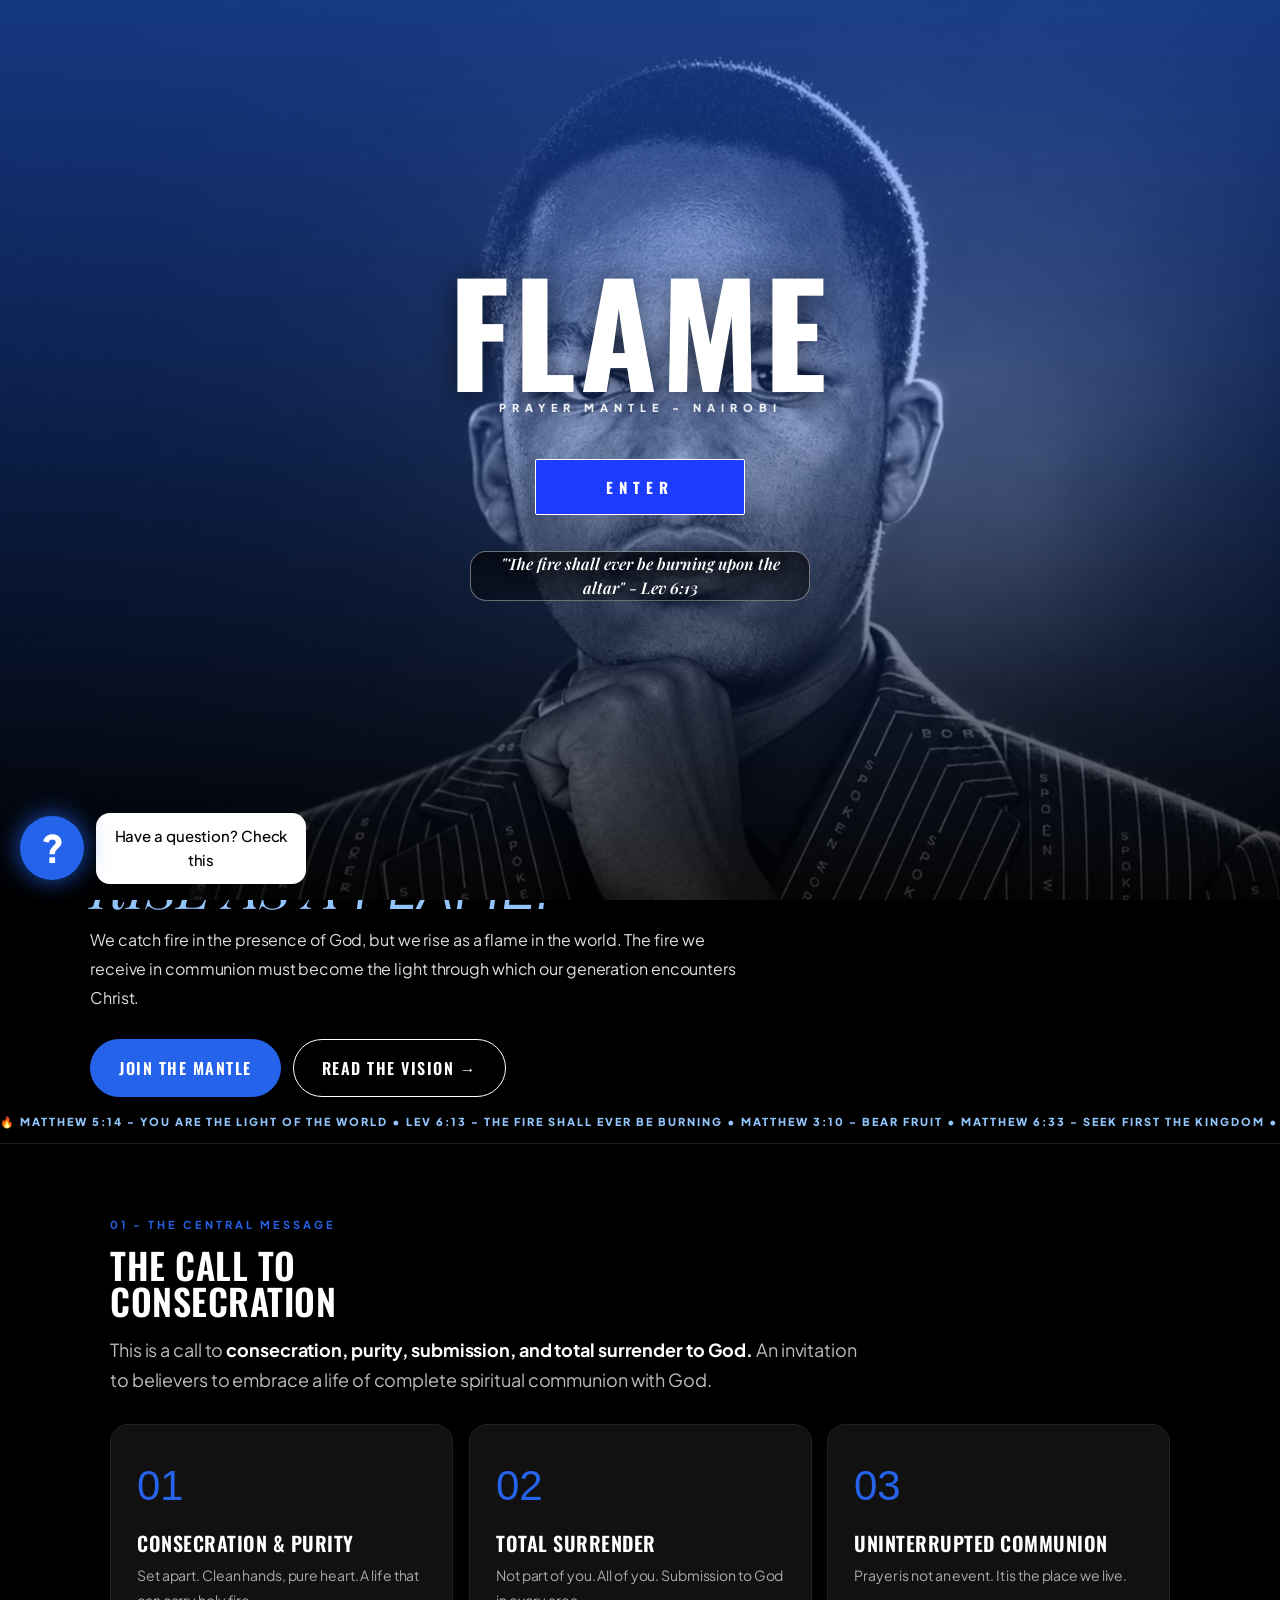
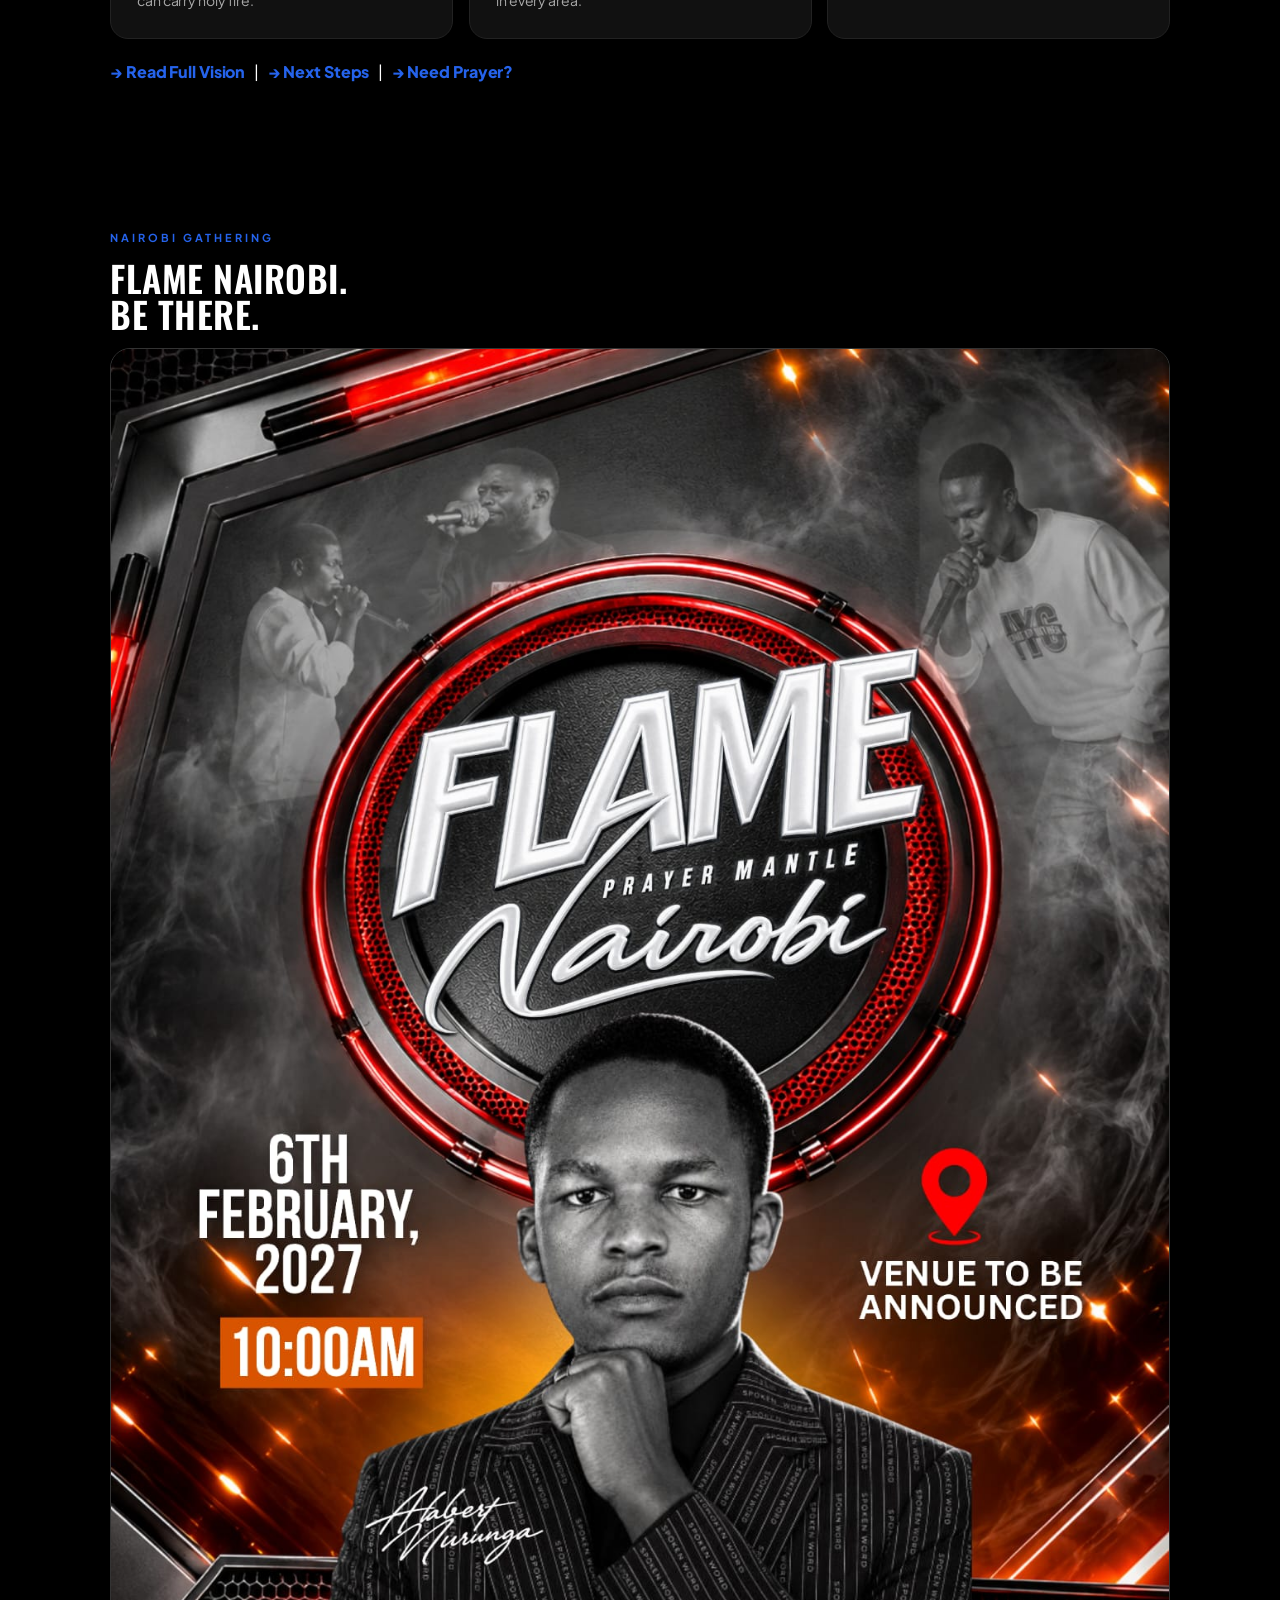
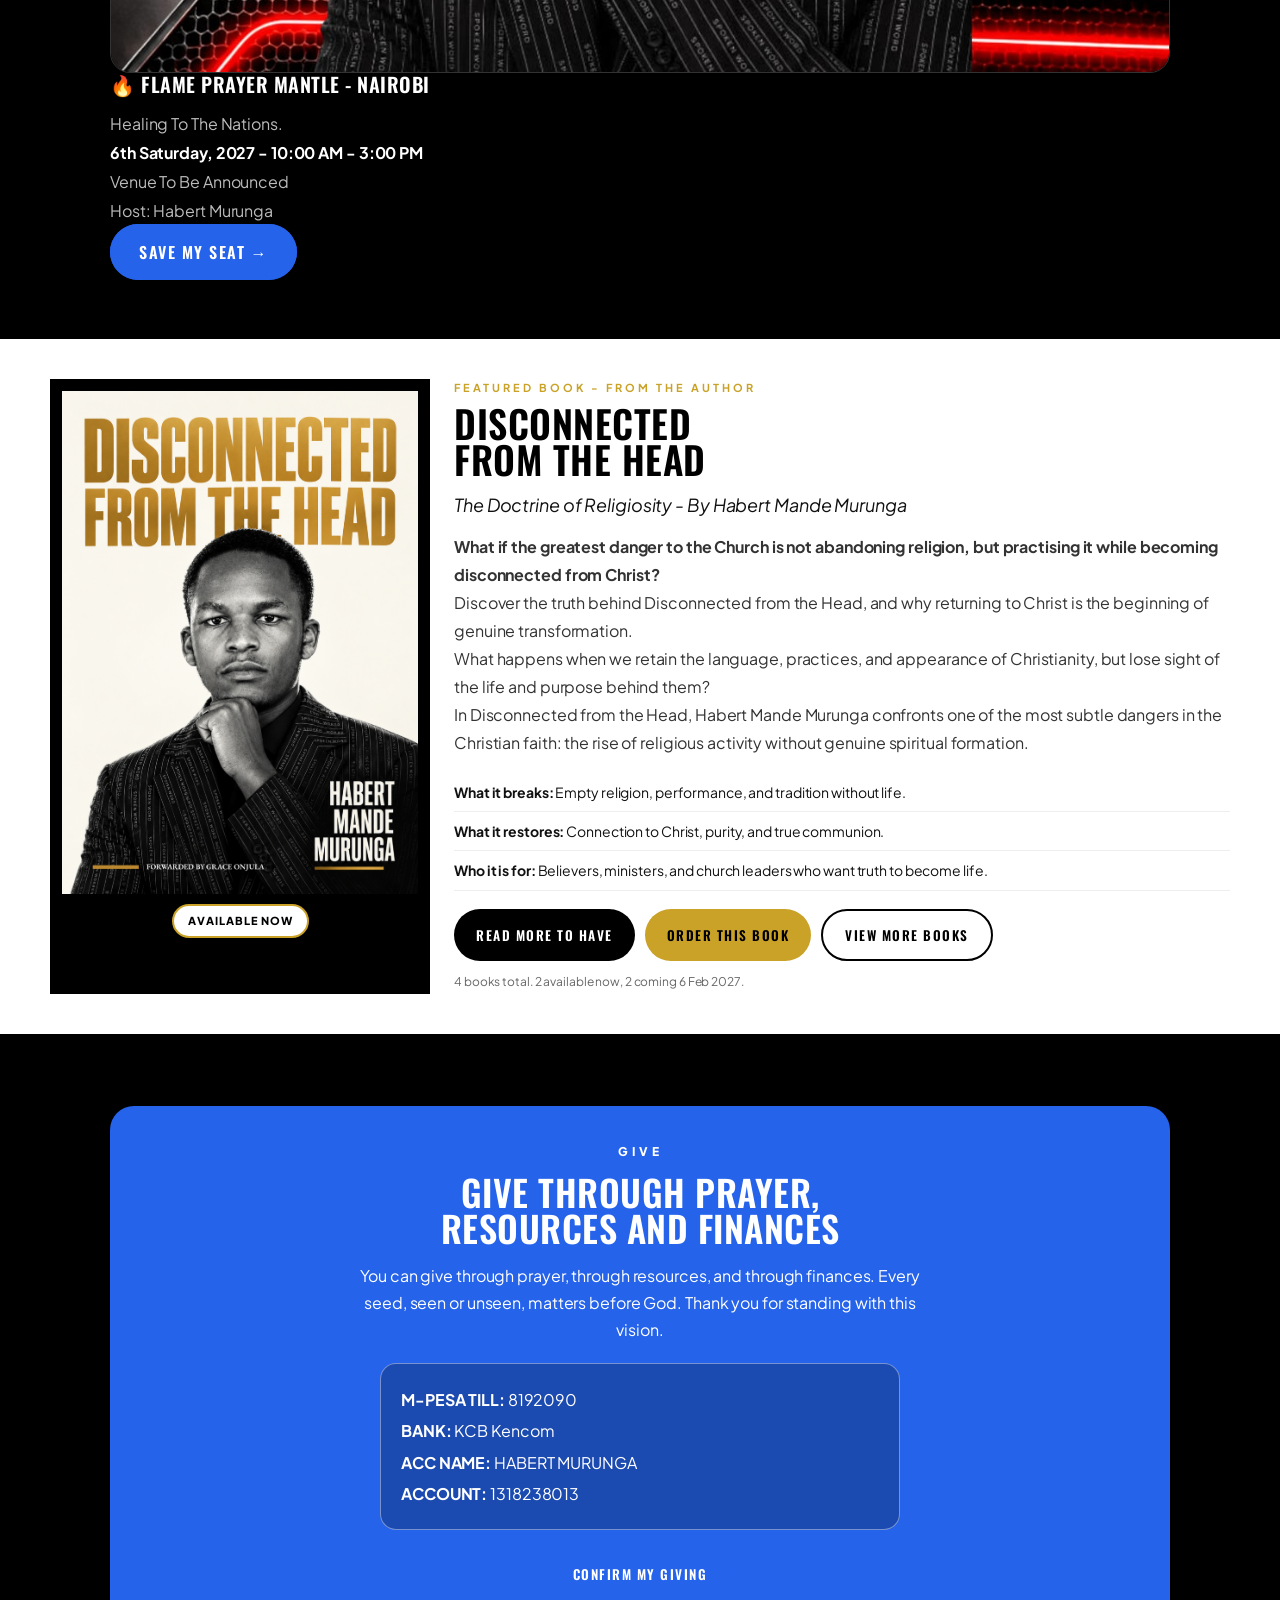
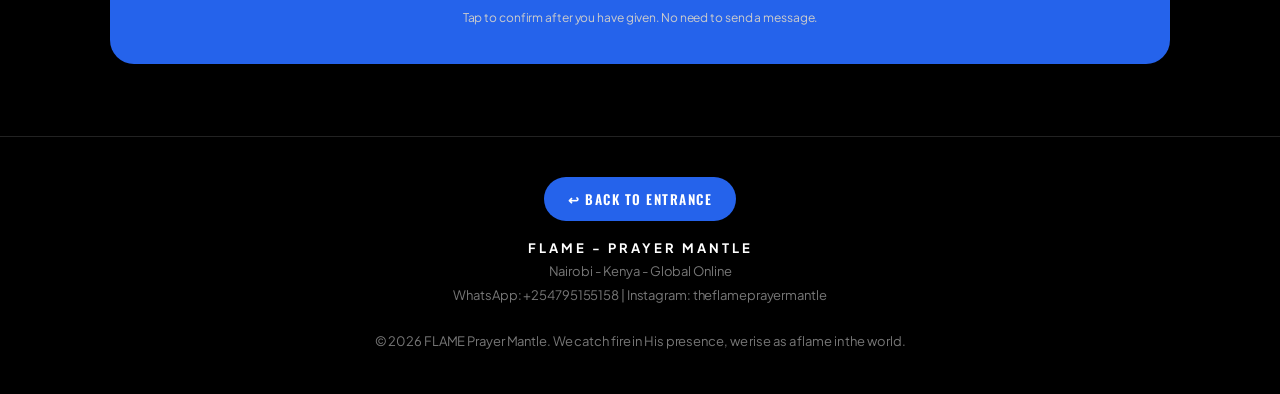
==== commit 4b3fdf1b: "Remove dead entrance screen, golden buttons, fix featured book width" ====
--- a/index.html
+++ b/index.html
@@ -273,20 +273,6 @@
     <button class="faq-close-bottom" onclick="toggleFAQ()">✕</button>
   </div>
 </div>
-<div id="entranceOverlay">
-  <img src="images/habert-singing.jpg" style="position:absolute;inset:0;width:100%;height:100%;object-fit:cover;opacity:.55" alt="">
-  <div style="position:absolute;inset:0;background:linear-gradient(180deg, rgba(220,38,38,.35) 0%, rgba(0,0,0,.35) 45%, rgba(0,0,0,.92) 100%);z-index:1"></div>
-  <div class="bible-left"></div>
-  <div class="bible-right"></div>
-  <div class="entrance-verse">
-    <small>THE FIRE SHALL EVER BE BURNING</small>
-    <h2>CATCH FIRE.</h2>
-    <p>- Lev 6:13 -</p>
-    <div class="entrance-flame">🔥</div>
-    <p style="font-family:'Plus Jakarta Sans',sans-serif !important;font-style:normal !important;font-size:13px !important;letter-spacing:3px !important;font-weight:800 !important;color:#FCA5A5 !important;margin-top:12px">TAP TO ENTER - THE FIRE IS ALREADY BURNING</p>
-    <button onclick="document.getElementById('entranceOverlay').classList.remove('show','open')" style="margin-top:16px;background:#C9A227;color:#000;border:none;padding:14px 32px;font-weight:800;letter-spacing:3px;border-radius:30px;cursor:pointer;box-shadow:0 0 30px rgba(201,162,39,.7)">ENTER THE FIRE →</button>
-  </div>
-</div>
 <nav>
   <a href="index.html#home" class="logo" onclick="showHome(event)">FLAME<span>PRAYER MANTLE</span></a>
   <div class="nav-links" id="navLinks">
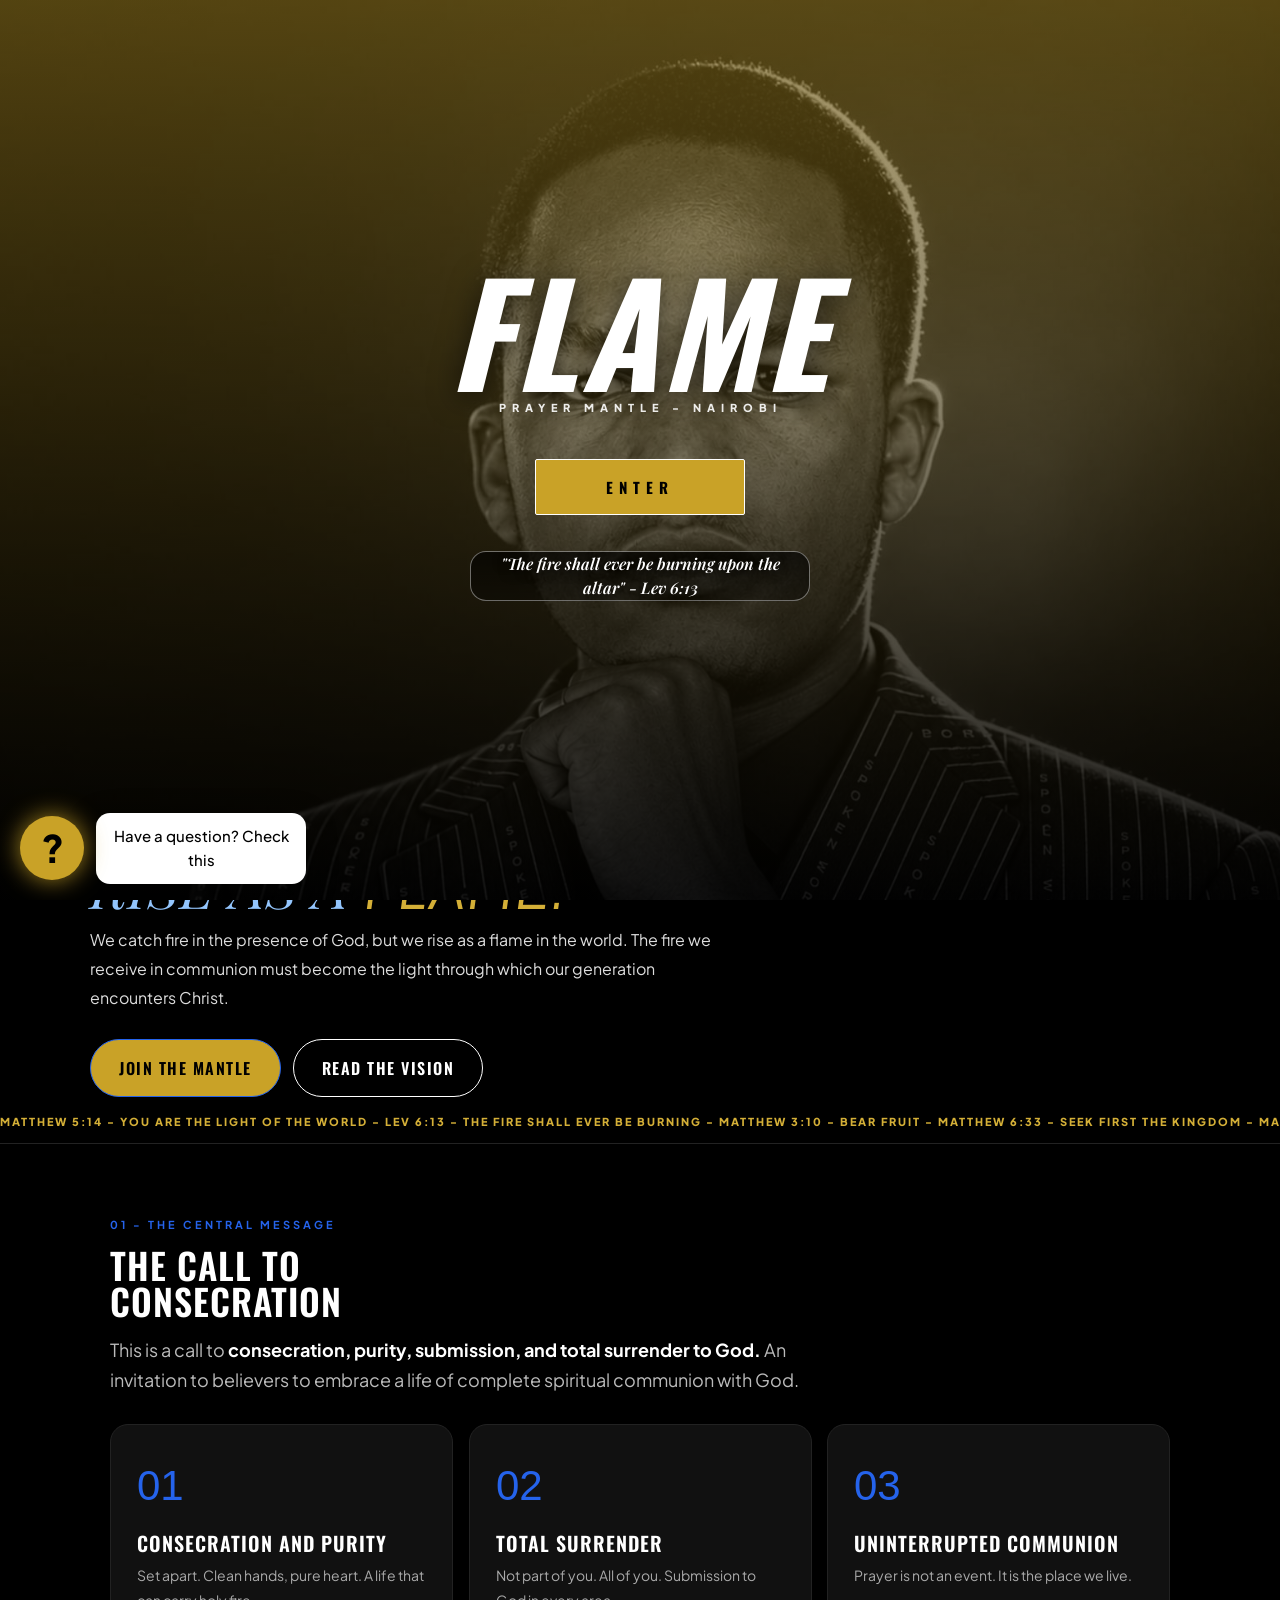
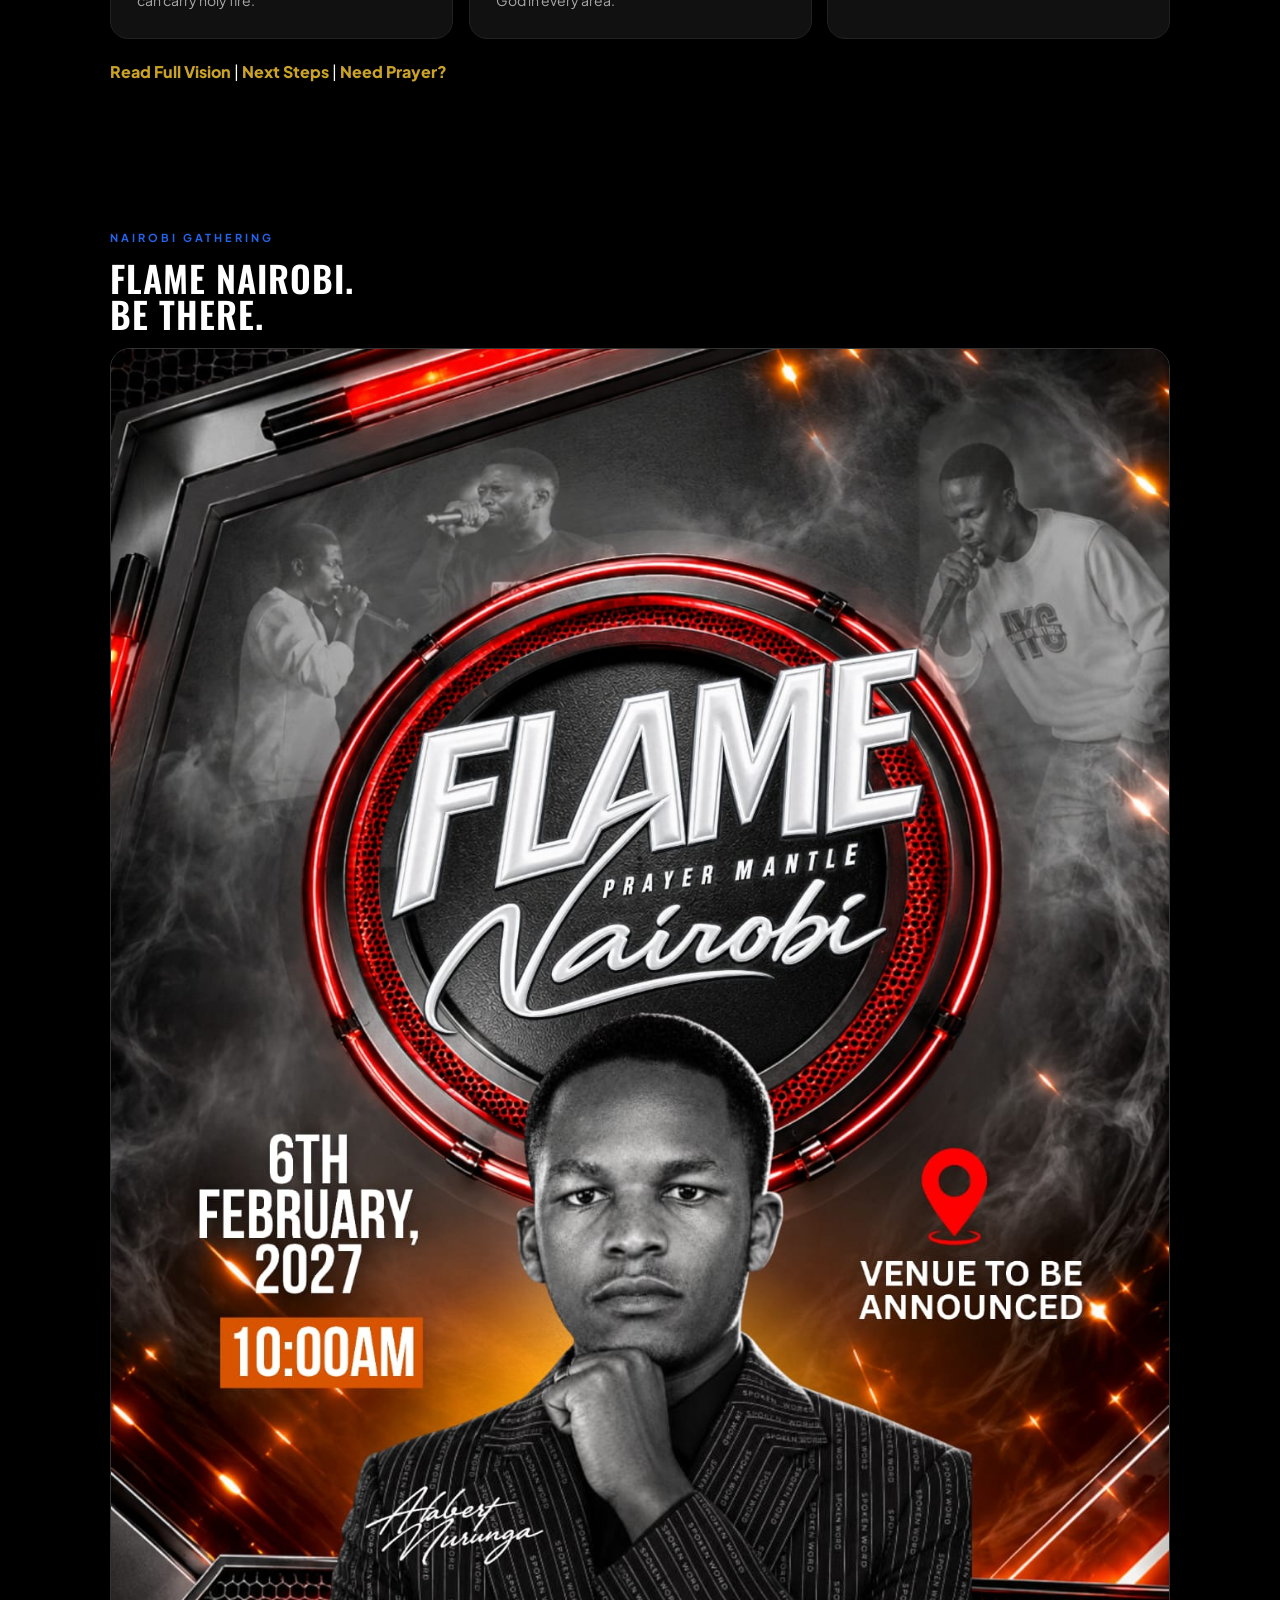
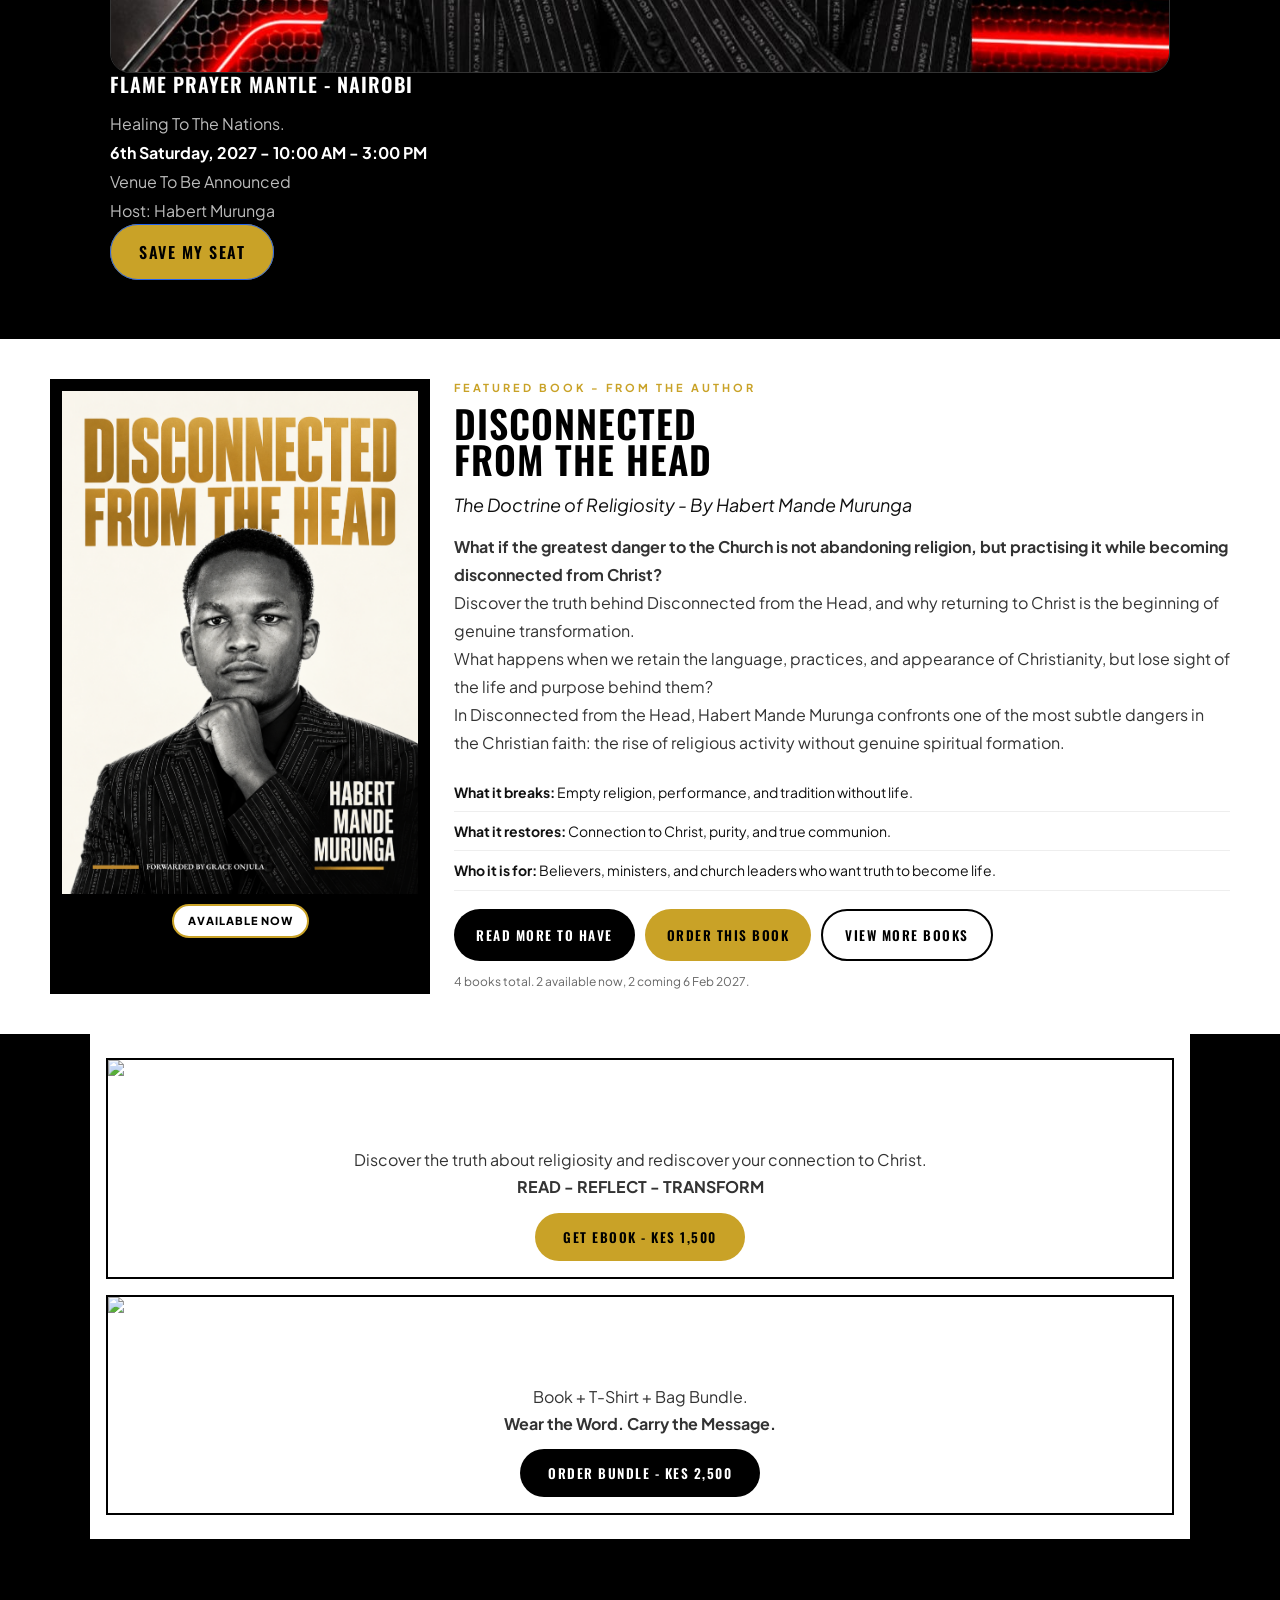
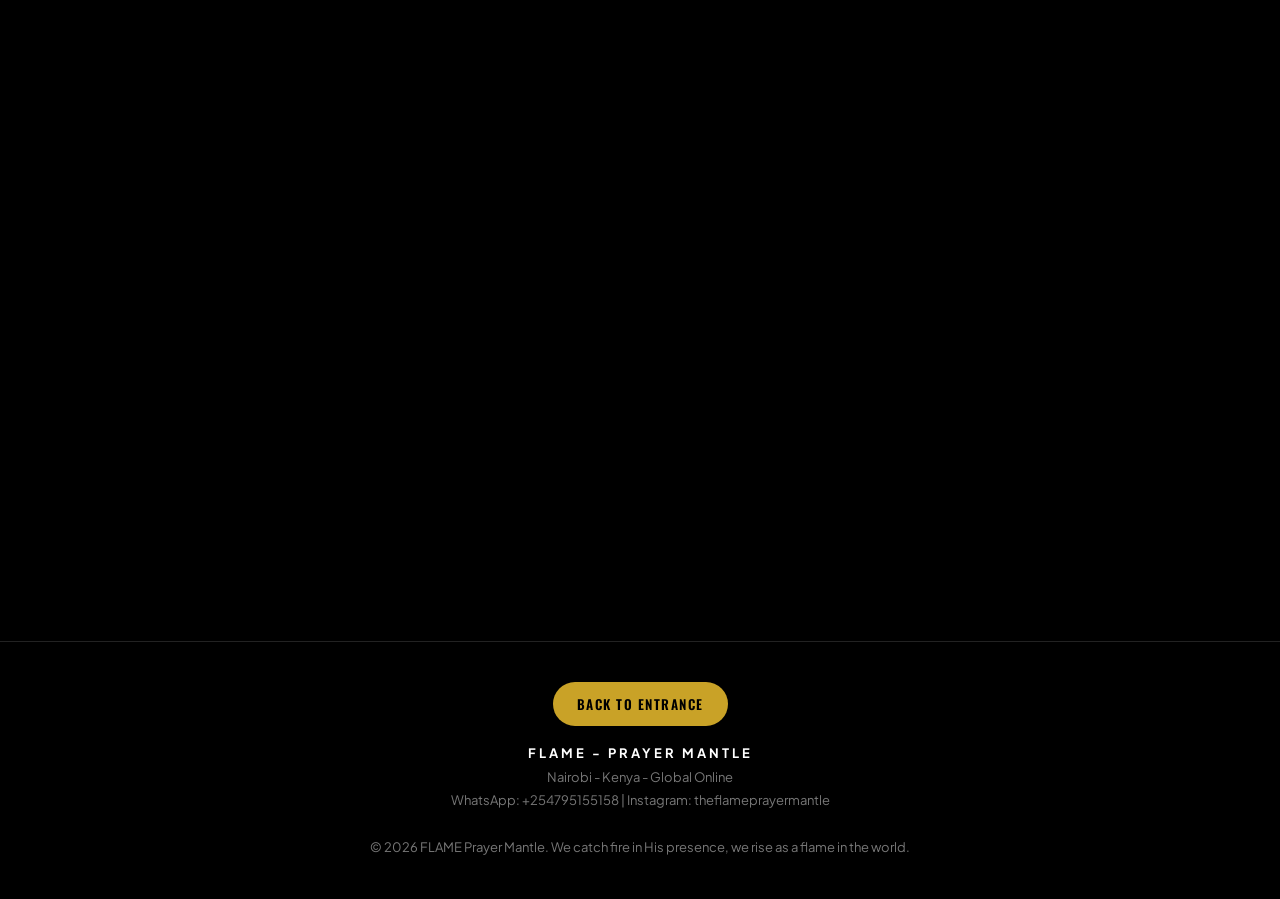
==== commit 450c6123: "Golden theme everywhere, remove dead screen, add ebook bundle, expand portfolio and support" ====
--- a/index.html
+++ b/index.html
@@ -7,534 +7,552 @@
 <link rel="stylesheet" href="style.css?v=16">
 <link href="https://fonts.googleapis.com/css2?family=Plus+Jakarta+Sans:wght@300;400;500;600;700;800&family=Oswald:wght@400;500;600;700&family=Playfair+Display:ital@1&display=swap" rel="stylesheet">
 <style>
-  body{font-family:'Plus Jakarta Sans',sans-serif !important;font-size:16px !important;line-height:1.65 !important;letter-spacing:-0.1px !important}
-  p,span,a,li,input,textarea,button,label{font-family:'Plus Jakarta Sans',sans-serif !important}
-  h1,h2,h3,h4{font-family:'Oswald',sans-serif !important;font-weight:600 !important;text-transform:uppercase !important;letter-spacing:1px !important;line-height:.95 !important}
-  h1{font-size:52px !important;line-height:.95 !important}
-  h2{font-size:36px !important;line-height:1.0 !important;letter-spacing:.5px !important}
-  h3{font-size:20px !important;line-height:1.15 !important;letter-spacing:.5px !important}
-  .hero h1{font-size:56px !important;line-height:.92 !important;letter-spacing:0 !important}
-  .koinonia-content .k-theme{font-family:'Oswald',sans-serif !important;font-size:48px !important;line-height:.92 !important;letter-spacing:1px !important}
-  .merch-title,.invert-main h2,.author-main h2,.support-head h2,.page-cover-text h2,.entrance-verse h2{font-family:'Oswald',sans-serif !important}
-  .splash-brand{font-family:'Oswald',sans-serif !important;font-style:normal !important;font-weight:700 !important;letter-spacing:4px !important}
-  .nav-links a,.menu-link,.btn,.btn-white,.btn-outline,button,.amount-btn,.initiative h3{font-family:'Oswald',sans-serif !important;font-weight:600 !important;letter-spacing:1.5px !important;text-transform:uppercase !important}
-  .splash-verse,.entrance-verse p,.page-cover-text p,.koinonia-content h1{font-family:'Playfair Display',serif !important;font-style:italic !important;text-transform:none !important;letter-spacing:0 !important}
-  .koinonia-content h1{font-size:36px !important}
-  .tag{font-size:11px !important;letter-spacing:3px !important;font-weight:700 !important}
-  .lead{font-size:18px !important;line-height:1.7 !important}
-  .page-section{display:none !important}
-  .page-section.active{display:block !important}
-  #home-sections.active{display:block !important}
-  .menu-link{cursor:pointer}
-  #splash{position:fixed !important;inset:0 !important;z-index:100 !important;background:#000 !important;display:flex !important;flex-direction:column !important;align-items:center !important;justify-content:center !important;text-align:center !important;padding:0 !important;overflow:hidden !important}
-  #splash.hide{display:none !important;opacity:0 !important;visibility:hidden !important;pointer-events:none !important}
-  #bg-video,#splash-img{position:absolute !important;inset:0 !important;width:100% !important;height:100% !important;object-fit:cover !important;object-position:center top !important;z-index:0 !important}
-  #splash-img{object-position:center top !important}
-  .splash-blue-overlay{position:absolute !important;inset:0 !important;z-index:1 !important;background:linear-gradient(180deg, rgba(37,99,235,0.55) 0%, rgba(37,99,235,0.35) 40%, rgba(0,0,0,0.75) 100%) !important;pointer-events:none !important}
-  #splash::after{content:'' !important;position:absolute !important;inset:0 !important;background:transparent !important;z-index:1 !important;pointer-events:none !important}
-  .splash-brand{position:relative !important;z-index:2 !important;font-size:clamp(72px,22vw,140px) !important;line-height:1 !important;color:#fff !important;text-shadow:0 4px 30px rgba(0,0,0,.6) !important;margin-top:-20px !important}
-  .splash-sub{position:relative !important;z-index:2 !important;letter-spacing:6px !important;font-size:11px !important;font-weight:800 !important;color:#fff !important;opacity:.9 !important;margin-bottom:22px !important}
-  .splash-inner{position:relative !important;z-index:2 !important}
-  .btn-enter{background:#1e3cff !important;background-color:#1e3cff !important;border:1px solid #fff !important;color:#fff !important;padding:16px 70px !important;letter-spacing:6px !important;font-size:15px !important;font-weight:800 !important;border-radius:2px !important;box-shadow:none !important;cursor:pointer !important}
-  .splash-verse{margin-top:18px !important;color:#FFFFFF !important;font-size:16px !important;line-height:1.5 !important;text-shadow:0 2px 12px rgba(0,0,0,0.7) !important;padding:0 20px !important}
-  .help-wrap{position:absolute !important;bottom:16px !important;left:20px !important;right:20px !important;z-index:5 !important;display:flex !important;align-items:center !important;gap:12px !important}
-  .help-btn{position:static !important;width:64px !important;height:64px !important;min-width:64px !important;border-radius:50% !important;background:#2563EB !important;background-color:#2563EB !important;border:none !important;font-size:38px !important;box-shadow:0 0 25px rgba(37,99,235,.8) !important;display:flex !important;align-items:center !important;justify-content:center !important}
-  .help-bubble{background:#fff !important;color:#000 !important;padding:11px 14px !important;border-radius:14px !important;font-size:15px !important;font-weight:500 !important;max-width:210px !important;text-align:center !important;cursor:pointer !important;box-shadow:0 8px 30px rgba(0,0,0,.4) !important}
-  .faq-popup{position:absolute !important;inset:0 !important;z-index:10 !important;display:none !important;flex-direction:column !important;justify-content:flex-end !important;padding:12px !important}
-  .faq-popup.open{display:flex !important}
-  .faq-card{background:#fff !important;border-radius:18px !important;overflow:hidden !important;color:#000 !important;text-align:left !important;max-height:78vh !important;overflow-y:auto !important;width:100% !important}
-  .faq-top{background:#000 !important;color:#fff !important;padding:24px !important;display:flex !important;justify-content:space-between !important;gap:12px !important}
-  .faq-top h2{font-size:34px !important;font-weight:700 !important;margin:0 !important;color:#fff !important}
-  .faq-top p{font-size:15px !important;line-height:1.6 !important;color:#ddd !important;margin-top:10px !important}
-  .faq-close{background:none !important;border:none !important;color:#fff !important;font-size:22px !important;cursor:pointer !important}
-  .faq-list{display:flex !important;flex-direction:column !important}
-  .faq-item{background:#fff !important;border:none !important;border-bottom:1px solid #eee !important;padding:18px 20px !important;text-align:left !important;font-size:17px !important;font-weight:700 !important;color:#0b4dff !important;cursor:pointer !important;width:100% !important}
-  .faq-item .faq-ans{display:none !important;font-weight:400 !important;color:#333 !important;font-size:14px !important;line-height:1.6 !important;margin-top:8px !important}
-  .faq-item.open .faq-ans{display:block !important}
-  .faq-close-bottom{width:64px !important;height:64px !important;border-radius:50% !important;background:#2563EB !important;color:#fff !important;border:none !important;font-size:26px !important;margin:16px auto 10px !important;cursor:pointer !important}
-  .hero{background:#000 !important;background-image:none !important}
-  .event img{width:100% !important;height:auto !important;object-fit:contain !important;display:block !important;background:#000 !important}
-  .menu-btn{display:none !important;width:46px !important;height:46px !important;min-width:46px !important;border-radius:50% !important;background:#2563EB !important;border:none !important;cursor:pointer !important;flex-direction:column !important;align-items:center !important;justify-content:center !important;gap:6px !important;padding:0 !important;position:relative !important;z-index:120 !important}
-  .menu-btn span{display:block !important;width:22px !important;height:3px !important;min-height:3px !important;background:#fff !important;border-radius:3px !important;transition:all .3s ease !important;flex-shrink:0 !important}
-  .menu-btn.open span:nth-child(1){transform:translateY(9px) rotate(45deg) !important}
-  .menu-btn.open span:nth-child(2){opacity:0 !important;transform:scaleX(0) !important}
-  .menu-btn.open span:nth-child(3){transform:translateY(-9px) rotate(-45deg) !important}
-  @media(max-width:850px){.menu-btn{display:flex !important}}
-  .theme-btn{width:46px !important;height:46px !important;min-width:46px !important;border-radius:50% !important;background:#1a1a1a !important;color:#fff !important;border:none !important;font-size:22px !important;cursor:pointer !important;display:flex !important;align-items:center !important;justify-content:center !important}
-  .koinonia-poster{position:relative !important;width:100% !important;min-height:520px !important;overflow:hidden !important;background:#000 !important;display:flex !important;align-items:flex-end !important}
-  .koinonia-poster img{position:absolute !important;inset:0 !important;width:100% !important;height:100% !important;object-fit:cover !important;object-position:center top !important}
-  .koinonia-poster .k-overlay{position:absolute !important;inset:0 !important;background:linear-gradient(180deg, rgba(37,99,235,0.55) 0%, rgba(37,99,235,0.35) 40%, rgba(0,0,0,0.85) 100%) !important;z-index:1 !important}
-  .koinonia-content{position:relative !important;z-index:2 !important;width:100% !important;color:#fff !important;text-align:center !important;padding:20px 16px 16px !important}
-  .koinonia-content .k-small{letter-spacing:4px !important;font-size:11px !important;font-weight:800 !important}
-  .koinonia-content h1{font-size:34px !important;line-height:1 !important;margin:6px 0 !important}
-  .koinonia-content .k-theme{font-size:48px !important;line-height:.92 !important;text-shadow:0 4px 20px rgba(0,0,0,0.8) !important;margin:8px 0 !important}
-  .k-bottom{display:flex !important;justify-content:space-between !important;align-items:flex-end !important;text-align:left !important;margin-top:12px !important;font-size:13px !important;line-height:1.5 !important}
-  .k-date{text-align:right !important}
-  .k-time-red{background:#2563EB !important;background-color:#2563EB !important;color:#fff !important;font-weight:900 !important;padding:4px 8px !important;margin-top:4px !important;font-size:13px !important;display:inline-block !important}
-  .koinonia-countdown{background:#000 !important;color:#fff !important;display:flex !important;align-items:center !important;gap:14px !important;padding:18px 16px !important;border-top:1px solid #222 !important;border-bottom:1px solid #222 !important;flex-wrap:wrap !important}
-  .koinonia-countdown .c-icon{font-size:36px !important}
-  .koinonia-countdown h3{font-size:19px !important;letter-spacing:1px !important;margin:2px 0 !important}
-  .c-timer{margin-left:auto !important;display:flex !important;gap:8px !important;text-align:center !important}
-  .c-timer div{background:#111 !important;border:1px solid #2563EB !important;border-radius:10px !important;min-width:52px !important;padding:8px 6px !important}
-  .c-timer b{display:block !important;font-size:20px !important;line-height:1 !important;color:#fff !important;font-family:'Oswald',sans-serif !important}
-  .c-timer span{font-size:9px !important;letter-spacing:1px !important;color:#93c5fd !important;font-weight:800 !important}
-  body.light-mode{background:#fff !important;color:#000 !important}
-  body.light-mode nav{background:#fff !important;color:#000 !important}
-  body.light-mode .koinonia-countdown{background:#fff !important;color:#000 !important;border-color:#eee !important}
-  body.light-mode .koinonia-countdown h3,body.light-mode .koinonia-countdown p{color:#000 !important}
-  body.light-mode .theme-btn{background:#eee !important;color:#000 !important}
-  body.light-mode .c-timer div{background:#eee !important;border-color:#ddd !important}
-  body.light-mode .c-timer b{color:#000 !important}
-  body.light-mode .koinonia-poster, body.light-mode .hero{background:#000 !important;color:#fff !important}
-  body.light-mode .koinonia-content, body.light-mode .koinonia-content h1, body.light-mode .koinonia-content h2, body.light-mode .koinonia-content p, body.light-mode .koinonia-content div{color:#fff !important}
-  body.light-mode .hero h1, body.light-mode .hero h1 em, body.light-mode .hero p, body.light-mode .hero .eyebrow{color:#fff !important}
-  body.light-mode .hero .rot-word{color:#93c5fd !important}
-  .verse,.scripture,.verse-text,blockquote{color:#FFFFFF !important}
-  .hero h1, .hero .eyebrow, .hero p, .hero-btns{animation:wordUp .8s cubic-bezier(.2,.8,.2,1) both !important}
-  .hero .eyebrow{animation-delay:.1s}
-  .hero h1{animation-delay:.2s}
-  .hero p{animation-delay:.4s}
-  .hero-btns{animation-delay:.6s}
-  @keyframes wordUp{from{opacity:0;transform:translateY(40px)}to{opacity:1;transform:translateY(0)}}
-  .page-section{animation:pageIn .6s ease both !important}
-  @keyframes pageIn{from{opacity:0;transform:translateY(20px)}to{opacity:1;transform:translateY(0)}}
-  .koinonia-content h1{animation:wordUp .8s .1s both !important}
-  .koinonia-content .k-theme{animation:wordUp .8s .3s both !important}
-  .rot-word{display:inline-block;color:#93c5fd;transition:opacity 1s ease, transform 1s ease;min-width:120px}
-  .koinonia-poster, .koinonia-countdown{ will-change:filter, opacity, transform !important; }
-  .blur-reveal{ filter:blur(14px) !important; opacity:0 !important; transform:translateY(30px) scale(.98) !important; transition:filter .9s ease, opacity .9s ease, transform .9s ease !important; }
-  .blur-reveal.visible{ filter:blur(0) !important; opacity:1 !important; transform:translateY(0) scale(1) !important; }
-  .page-section.active{ filter:blur(0) !important; opacity:1 !important; visibility:visible !important; }
-  @media (prefers-reduced-motion: reduce){ .blur-reveal, .page-section{ filter:none !important; opacity:1 !important; transform:none !important; visibility:visible !important; } }
-  .hero, .hero-inner, .hero h1, .hero h1 em, .hero .eyebrow, .hero p, .hero-btns, .hero .rot-word{ filter:none !important; -webkit-filter:none !important; backdrop-filter:none !important; opacity:1 !important; transform:none !important; }
-  .hero{ transition:none !important; will-change:auto !important; }
-  .koinonia-poster, .koinonia-countdown, nav{ filter:none !important; opacity:1 !important; transform:none !important; }
-  .video-wrap{position:relative !important;background:#000 !important}
-  .video-btns{display:flex !important;gap:8px !important;padding:10px !important;background:#000 !important}
-  .video-btns button{flex:1 !important;background:#2563EB !important;color:#fff !important;border:none !important;padding:11px 6px !important;border-radius:8px !important;font-weight:800 !important;font-size:13px !important;cursor:pointer !important}
-  .video-btns button.secondary{background:#222 !important;border:1px solid #333 !important}
-  .invert-window{background:#fff !important;color:#000 !important;border:2px solid #000 !important;margin:40px 16px !important}
-  .invert-top,.invert-bottom{display:flex !important;justify-content:space-between !important;padding:12px 16px !important;font-size:11px !important;letter-spacing:2px !important;border-bottom:1px solid #000 !important}
-  .invert-bottom{border-bottom:0 !important;border-top:1px solid #000 !important}
-  .invert-main{padding:24px 16px !important}
-  .invert-main h2{font-size:42px !important;line-height:.95 !important;margin:0 0 12px !important;color:#000 !important}
-  .invert-main p{color:#333 !important;line-height:1.7 !important}
-  .invert-media{margin-top:18px !important;border:2px solid #000 !important;background:#000 !important;padding:8px !important}
-  .invert-media img{width:100% !important;display:block !important}
-  .author-window{background:#fff !important;color:#000 !important;border:2px solid #000 !important;margin:40px 16px !important}
-  .author-top{display:flex !important;justify-content:space-between !important;padding:12px 16px !important;font-size:11px !important;letter-spacing:2px !important;border-bottom:1px solid #000 !important}
-  .author-main{display:grid !important;gap:20px !important;padding:24px 16px !important}
-  @media(min-width:768px){.author-main{grid-template-columns:1fr 1.4fr !important}}
-  .author-main h2{font-size:42px !important;line-height:.95 !important;margin:0 0 12px !important;color:#000 !important}
-  .author-main p{color:#333 !important;line-height:1.7 !important}
-  .author-btn{display:inline-block !important;margin-top:14px !important;background:#000 !important;color:#fff !important;padding:12px 18px !important;text-decoration:none !important;font-weight:800 !important}
-  .books-grid{display:grid !important;grid-template-columns:1fr 1fr !important;gap:12px !important}
-  .book-card{border:1px solid #000 !important;padding:16px !important;background:#f5f5f5 !important}
-  .book-card span{font-size:11px !important;letter-spacing:2px !important;color:#666 !important}
-  .book-card h3{margin:8px 0 !important;font-size:19px !important;line-height:1.1 !important;color:#000 !important}
-  .book-card p{font-size:13px !important;margin:0 !important;color:#333 !important}
-  .book-card a{display:inline-block !important;margin-top:10px !important;background:#000 !important;color:#fff !important;padding:8px 12px !important;text-decoration:none !important;font-size:12px !important;font-weight:800 !important}
-  .merch-window{background:#000 !important;color:#fff !important;border:2px solid #fff !important;margin:40px 16px !important}
-  .merch-top{display:flex !important;justify-content:space-between !important;padding:12px 16px !important;font-size:11px !important;letter-spacing:2px !important;color:#bbb !important;border-bottom:1px solid #333 !important}
-  .merch-title{font-size:42px !important;padding:20px 16px 0 !important;margin:0 !important;color:#fff !important}
-  .merch-sub{padding:0 16px !important;color:#ddd !important}
-  .shirts-grid{display:grid !important;grid-template-columns:1fr 1fr !important;gap:14px !important;padding:16px !important}
-  @media(min-width:768px){.shirts-grid{grid-template-columns:repeat(5,1fr) !important}.shirts-grid.extra{grid-template-columns:repeat(3,1fr) !important}}
-  .shirt-card{border:1px solid #555 !important;padding:12px !important;text-align:center !important;background:#111 !important}
-  .shirt{background:#222 !important;color:#fff !important;border:1px solid #fff !important;padding:28px 8px !important;font-weight:900 !important;font-size:20px !important;line-height:1.1 !important;min-height:150px !important;display:flex !important;flex-direction:column !important;justify-content:center !important}
-  .shirt small{font-size:9px !important;letter-spacing:1px !important;color:#bbb !important;margin-top:8px !important}
-  .shirt-card h3{margin:10px 0 2px !important;font-size:15px !important;color:#fff !important}
-  .shirt-card p{margin:0 !important;color:#ddd !important;font-size:12px !important}
-  .shirt-card strong{display:block !important;margin:8px 0 !important;color:#fff !important}
-  .shirt-card a{display:inline-block !important;background:#fff !important;color:#000 !important;padding:8px 14px !important;text-decoration:none !important;font-weight:800 !important;font-size:12px !important}
-  body.light-mode .invert-window, body.light-mode .author-window{background:#fff !important;color:#000 !important}
-  body.light-mode .merch-window{background:#000 !important;color:#fff !important}
-  body.light-mode .merch-window h2, body.light-mode .merch-window h3, body.light-mode .merch-window strong{color:#fff !important}
-  body.light-mode .invert-main h2, body.light-mode .author-main h2, body.light-mode .book-card h3{color:#000 !important}
-  .scripture-ticker{background:#000 !important;border-bottom:1px solid #222 !important;overflow:hidden !important;white-space:nowrap !important;padding:10px 0 !important;position:relative !important;z-index:5 !important}
-  .ticker-track{display:inline-block !important;animation:tickMove 28s linear infinite !important;font-size:11px !important;letter-spacing:2px !important;font-weight:800 !important;color:#93c5fd !important;white-space:nowrap !important}
-  @keyframes tickMove{from{transform:translateX(0)}to{transform:translateX(-50%)}}
-  #home-sections .card{animation:cardUpAnim .8s ease both !important}
-  #home-sections .grid .card:nth-child(2){animation-delay:.15s !important}
-  #home-sections .grid .card:nth-child(3){animation-delay:.3s !important}
-  @keyframes cardUpAnim{from{opacity:0;transform:translateY(30px) scale(.98)}to{opacity:1;transform:translateY(0) scale(1)}}
-  #event-home .event img{animation:posterZoom 8s ease-in-out infinite alternate !important}
-  @keyframes posterZoom{from{transform:scale(1)}to{transform:scale(1.04)}}
-  #give .give{animation:glowPulse 3s ease-in-out infinite !important}
-  @keyframes glowPulse{0%,100%{box-shadow:0 0 0 rgba(37,99,235,0)}50%{box-shadow:0 0 42px rgba(37,99,235,.65)}}
-  .koinonia-poster img{animation:posterSlow 12s ease-in-out infinite alternate !important}
-  @keyframes posterSlow{from{transform:scale(1)}to{transform:scale(1.06)}}
-  #entranceOverlay{position:fixed !important;inset:0 !important;z-index:200 !important;background:#000 !important;display:none !important;align-items:center !important;justify-content:center !important;overflow:hidden !important}
-  #entranceOverlay.show{display:flex !important}
-  .bible-left,.bible-right{position:absolute !important;top:0 !important;bottom:0 !important;width:50.5% !important;background:transparent !important;border:none !important;transition:transform 1.1s ease !important;z-index:2 !important}
-  .bible-left{left:0 !important}
-  .bible-right{right:0 !important}
-  #entranceOverlay.open .bible-left{transform:perspective(900px) rotateY(-72deg) translateX(-100%) !important}
-  #entranceOverlay.open .bible-right{transform:perspective(900px) rotateY(72deg) translateX(100%) !important}
-  .entrance-verse{position:relative !important;z-index:3 !important;text-align:center !important;padding:20px !important;animation:verseIn .8s ease both !important}
-  .entrance-verse small{letter-spacing:4px !important;color:#93c5fd !important;font-weight:800 !important;font-size:11px !important}
-  .entrance-verse h2{font-size:58px !important;line-height:.95 !important;color:#fff !important;margin:12px 0 !important}
-  .entrance-verse p{font-size:18px !important;color:#fff !important}
-  .entrance-flame{font-size:78px !important;margin-top:14px !important;animation:flameFlick .55s infinite alternate !important;filter:drop-shadow(0 0 25px rgba(255,100,0,.9)) !important}
-  @keyframes flameFlick{from{transform:scale(1)}to{transform:scale(1.22)}}
-  @keyframes verseIn{from{opacity:0;transform:scale(.9)}to{opacity:1;transform:scale(1)}}
-  .embers{position:fixed !important;inset:0 !important;pointer-events:none !important;z-index:1 !important;overflow:hidden !important}
-  .ember{position:absolute !important;bottom:-20px !important;border-radius:50% !important;background:#2563EB !important;opacity:.7 !important;animation:emberUp linear infinite !important}
-  @keyframes emberUp{from{transform:translateY(0) translateX(0);opacity:0}10%{opacity:.8}to{transform:translateY(-110vh) translateX(30px);opacity:0}}
-  #rotWord{cursor:pointer !important}
-  .page-cover{position:relative !important;width:100% !important;height:220px !important;overflow:hidden !important;border-radius:14px !important;margin:0 0 20px !important;background:#000 !important}
-  .page-cover img{position:absolute !important;inset:0 !important;width:100% !important;height:100% !important;object-fit:cover !important;object-position:center !important}
-  .page-cover::after{content:'' !important;position:absolute !important;inset:0 !important;background:linear-gradient(180deg, rgba(0,0,0,.1) 0%, rgba(37,99,235,.35) 50%, rgba(0,0,0,.85) 100%) !important}
-  .page-cover-text{position:absolute !important;left:16px !important;bottom:14px !important;z-index:2 !important;color:#fff !important}
-  .page-cover-text small{letter-spacing:4px !important;font-size:10px !important;font-weight:800 !important;color:#93c5fd !important}
-  .page-cover-text h2{font-size:34px !important;line-height:.95 !important;margin:4px 0 0 !important;color:#fff !important}
-  .page-cover-text p{font-size:14px !important;margin:4px 0 0 !important;color:#fff !important;opacity:.9 !important}
-  .book-cover-img{width:100% !important;display:block !important;object-fit:contain !important;background:#000 !important}
-  .badge-available{background:#fff !important;color:#000 !important;border:2px solid #C9A227 !important;padding:6px 14px !important;font-size:11px !important;font-weight:800 !important;letter-spacing:1px !important;border-radius:20px !important;display:inline-block !important;margin-bottom:10px !important;box-shadow:0 2px 8px rgba(0,0,0,.2) !important}
-  .badge-coming{background:#000 !important;color:#fff !important;padding:5px 10px !important;font-size:10px !important;font-weight:800 !important;letter-spacing:1px !important;border-radius:20px !important;display:inline-block !important;margin-bottom:10px !important}
-  main#content{padding:0 !important;margin:0 !important;width:100% !important;max-width:100% !important;overflow:hidden !important}
-  section#author.author-window,section#portfolio.invert-window,section#merch.merch-window{margin:0 auto !important;width:100% !important;max-width:1180px !important;border-radius:0 !important;box-sizing:border-box !important}
-  section#author .page-cover,section#portfolio .page-cover,section#merch .page-cover{margin:0 !important;border-radius:0 !important;width:100% !important;height:260px !important}
-  .author-main p,.book-card p{color:#333 !important}
-  body.on-splash #supportFloat{display:none !important}
-  body.on-splash #welcomeSupport{display:none !important}
-  #supportFloat{position:fixed !important;right:16px !important;bottom:20px !important;z-index:998 !important;background:#C9A227 !important;color:#000 !important;border:none !important;padding:14px 18px !important;border-radius:30px !important;font-weight:800 !important;font-size:13px !important;letter-spacing:1px !important;cursor:pointer !important;box-shadow:0 10px 30px rgba(201,162,39,.4) !important;display:flex !important;align-items:center !important;gap:8px !important}
-  #supportFloat:hover{background:#B8911F !important;transform:translateY(-2px) !important}
-  @media(max-width:850px){#supportFloat{bottom:20px !important;right:12px !important;padding:12px 14px !important;font-size:12px !important}}
-  .support-overlay{display:none;position:fixed;inset:0;z-index:999;background:rgba(0,0,0,.85);padding:14px;overflow-y:auto}
-  .support-card{background:#fff;max-width:560px;margin:20px auto;border-radius:16px;overflow:hidden;color:#111}
-  .support-head{background:#000;color:#fff;padding:22px;display:flex;justify-content:space-between;align-items:start}
-  .support-head h2{font-size:30px;line-height:.95;margin:6px 0 0;color:#fff}
-  .support-head p{color:#ddd;line-height:1.6;font-size:14px;margin:8px 0 0}
-  .support-body{padding:18px}
-  .initiative{border:2px solid #eee;border-radius:12px;padding:16px;margin-bottom:12px;cursor:pointer}
-  .initiative.selected{border-color:#C9A227;background:#FEF9E7}
-  .initiative h3{margin:0 0 6px;font-size:20px}
-  .initiative p{margin:0;color:#444;line-height:1.6;font-size:14px}
-  .amount-grid{display:grid;grid-template-columns:1fr 1fr 1fr;gap:10px;margin:14px 0}
-  .amount-btn{background:#fff;border:2px solid #e5e5e5;border-radius:10px;padding:13px 6px;font-weight:800;cursor:pointer;font-size:14px;color:#111}
-  .amount-btn.selected{background:#C9A227;color:#000;border-color:#C9A227}
-  .pay-box{background:#F9FAFB;border:1px solid #e5e5e5;border-radius:12px;padding:14px;line-height:1.8;font-size:14px;color:#111}
-  .copy-btn{background:#111;color:#fff;border:none;padding:4px 10px;border-radius:6px;font-size:11px;font-weight:800;cursor:pointer;margin-left:8px}
-  .wa-confirm{display:block;background:#16a34a;color:#fff;text-align:center;padding:14px;text-decoration:none;font-weight:800;border-radius:10px;margin-top:12px}
-  .support-input{width:100%;padding:12px;border:2px solid #e5e5e5;border-radius:10px;margin:6px 0;font-size:14px;color:#111;background:#fff;box-sizing:border-box}
-  #welcomeSupport{display:none;position:fixed;left:16px;right:16px;bottom:90px;z-index:997;max-width:420px;margin:0 auto;background:#fff;color:#111;border-radius:14px;box-shadow:0 16px 40px rgba(0,0,0,.35);padding:18px}
-  @media(min-width:850px){#welcomeSupport{left:auto;right:20px;bottom:90px}}
-  button[style*="background:#DC2626"],button[style*="background:#B91C1C"],#supportFloat{color:#000 !important}
-  div[style*="background:#000;color:#fff"] p{color:#fff !important;opacity:1 !important}
-  div[style*="background:#000;color:#fff"] p:nth-child(2){color:#E5E5E5 !important}
-  body.light-mode .badge-available{color:#000 !important}
-  body.light-mode #supportFloat{color:#000 !important}
-  .featured-book{background:#fff !important;color:#000 !important;margin:0 !important;padding:40px 16px !important;width:100% !important;max-width:100% !important;box-sizing:border-box !important;display:block !important}
-  .featured-inner{max-width:1180px !important;width:100% !important;margin:0 auto !important;display:grid !important;gap:24px !important;align-items:start !important;grid-template-columns:380px 1fr !important}
-  @media(max-width:768px){.featured-inner{grid-template-columns:1fr !important}}
-  .featured-cover{background:#000 !important;padding:10px !important;border:2px solid #000 !important}
-  .featured-cover img{width:100% !important;display:block !important;object-fit:contain !important}
-  .featured-book h2{color:#000 !important;font-size:38px !important;line-height:.95 !important;margin:8px 0 12px !important}
-  .featured-book p{color:#333 !important;line-height:1.75 !important}
-  .featured-points{margin:16px 0 !important;padding:0 !important;list-style:none !important}
-  .featured-points li{padding:8px 0 !important;border-bottom:1px solid #eee !important;color:#111 !important;font-size:14px !important;line-height:1.6 !important}
-  #home-sections{background:#000 !important;width:100% !important}
-  .gold-btn{background:#C9A227 !important;color:#000 !important;border:none !important}
+body{font-family:'Plus Jakarta Sans',sans-serif !important;font-size:16px !important;line-height:1.65 !important}
+p,span,a,li,input,textarea,button,label{font-family:'Plus Jakarta Sans',sans-serif !important}
+h1,h2,h3,h4{font-family:'Oswald',sans-serif !important;font-weight:600 !important;text-transform:uppercase !important;letter-spacing:1px !important;line-height:.95 !important}
+h1{font-size:52px !important;line-height:.95 !important}
+h2{font-size:36px !important;line-height:1.0 !important}
+h3{font-size:20px !important;line-height:1.15 !important}
+.hero h1{font-size:56px !important;line-height:.92 !important}
+.koinonia-content .k-theme{font-family:'Oswald',sans-serif !important;font-size:48px !important;line-height:.92 !important}
+.merch-title,.invert-main h2,.author-main h2,.support-head h2,.page-cover-text h2,.entrance-verse h2{font-family:'Oswald',sans-serif !important}
+.splash-brand{font-family:'Oswald',sans-serif !important;font-weight:700 !important;letter-spacing:4px !important}
+.nav-links a,.menu-link,.btn,.btn-white,.btn-outline,button,.amount-btn,.initiative h3{font-family:'Oswald',sans-serif !important;font-weight:600 !important;letter-spacing:1.5px !important;text-transform:uppercase !important}
+.splash-verse,.entrance-verse p,.page-cover-text p,.koinonia-content h1{font-family:'Playfair Display',serif !important;font-style:italic !important;text-transform:none !important;letter-spacing:0 !important}
+.koinonia-content h1{font-size:36px !important}
+.tag{font-size:11px !important;letter-spacing:3px !important;font-weight:700 !important}
+.lead{font-size:18px !important;line-height:1.7 !important}
+.page-section{display:none !important}
+.page-section.active{display:block !important}
+#home-sections.active{display:block !important}
+.menu-link{cursor:pointer}
+#splash{position:fixed !important;inset:0 !important;z-index:100 !important;background:#000 !important;display:flex !important;flex-direction:column !important;align-items:center !important;justify-content:center !important;text-align:center !important;padding:0 !important;overflow:hidden !important}
+#splash.hide{display:none !important;opacity:0 !important;visibility:hidden !important;pointer-events:none !important}
+#bg-video,#splash-img{position:absolute !important;inset:0 !important;width:100% !important;height:100% !important;object-fit:cover !important;object-position:center top !important;z-index:0 !important}
+.splash-blue-overlay{position:absolute !important;inset:0 !important;z-index:1 !important;background:linear-gradient(180deg, rgba(201,162,39,0.55) 0%, rgba(201,162,39,0.35) 40%, rgba(0,0,0,0.75) 100%) !important;pointer-events:none !important}
+.splash-brand{position:relative !important;z-index:2 !important;font-size:clamp(72px,22vw,140px) !important;line-height:1 !important;color:#fff !important;text-shadow:0 4px 30px rgba(0,0,0,.6) !important;margin-top:-20px !important}
+.splash-sub{position:relative !important;z-index:2 !important;letter-spacing:6px !important;font-size:11px !important;font-weight:800 !important;color:#fff !important;opacity:.9 !important;margin-bottom:22px !important}
+.splash-inner{position:relative !important;z-index:2 !important}
+.btn-enter{background:#C9A227 !important;border:1px solid #fff !important;color:#000 !important;padding:16px 70px !important;letter-spacing:6px !important;font-size:15px !important;font-weight:800 !important;border-radius:2px !important;cursor:pointer !important}
+.splash-verse{margin-top:18px !important;color:#FFFFFF !important;font-size:16px !important;line-height:1.5 !important;text-shadow:0 2px 12px rgba(0,0,0,0.7) !important;padding:0 20px !important}
+.help-wrap{position:absolute !important;bottom:16px !important;left:20px !important;right:20px !important;z-index:5 !important;display:flex !important;align-items:center !important;gap:12px !important}
+.help-btn{width:64px !important;height:64px !important;min-width:64px !important;border-radius:50% !important;background:#C9A227 !important;color:#000 !important;border:none !important;font-size:38px !important;box-shadow:0 0 25px rgba(201,162,39,.8) !important;display:flex !important;align-items:center !important;justify-content:center !important}
+.help-bubble{background:#fff !important;color:#000 !important;padding:11px 14px !important;border-radius:14px !important;font-size:15px !important;font-weight:500 !important;max-width:210px !important;text-align:center !important;cursor:pointer !important;box-shadow:0 8px 30px rgba(0,0,0,.4) !important}
+.faq-popup{position:absolute !important;inset:0 !important;z-index:10 !important;display:none !important;flex-direction:column !important;justify-content:flex-end !important;padding:12px !important}
+.faq-popup.open{display:flex !important}
+.faq-card{background:#fff !important;border-radius:18px !important;overflow:hidden !important;color:#000 !important;text-align:left !important;max-height:78vh !important;overflow-y:auto !important;width:100% !important}
+.faq-top{background:#000 !important;color:#fff !important;padding:24px !important;display:flex !important;justify-content:space-between !important;gap:12px !important}
+.faq-top h2{font-size:34px !important;font-weight:700 !important;margin:0 !important;color:#fff !important}
+.faq-top p{font-size:15px !important;line-height:1.6 !important;color:#ddd !important;margin-top:10px !important}
+.faq-close{background:none !important;border:none !important;color:#fff !important;font-size:22px !important;cursor:pointer !important}
+.faq-list{display:flex !important;flex-direction:column !important}
+.faq-item{background:#fff !important;border:none !important;border-bottom:1px solid #eee !important;padding:18px 20px !important;text-align:left !important;font-size:17px !important;font-weight:700 !important;color:#C9A227 !important;cursor:pointer !important;width:100% !important}
+.faq-item .faq-ans{display:none !important;font-weight:400 !important;color:#333 !important;font-size:14px !important;line-height:1.6 !important;margin-top:8px !important}
+.faq-item.open .faq-ans{display:block !important}
+.faq-close-bottom{width:64px !important;height:64px !important;border-radius:50% !important;background:#C9A227 !important;color:#000 !important;border:none !important;font-size:26px !important;margin:16px auto 10px !important;cursor:pointer !important}
+.hero{background:#000 !important;background-image:none !important}
+.event img{width:100% !important;height:auto !important;object-fit:contain !important;display:block !important;background:#000 !important}
+.menu-btn{display:none !important;width:46px !important;height:46px !important;min-width:46px !important;border-radius:50% !important;background:#C9A227 !important;border:none !important;cursor:pointer !important;flex-direction:column !important;align-items:center !important;justify-content:center !important;gap:6px !important;padding:0 !important;position:relative !important;z-index:120 !important}
+.menu-btn span{display:block !important;width:22px !important;height:3px !important;min-height:3px !important;background:#000 !important;border-radius:3px !important;transition:all .3s ease !important}
+.menu-btn.open span:nth-child(1){transform:translateY(9px) rotate(45deg) !important}
+.menu-btn.open span:nth-child(2){opacity:0 !important;transform:scaleX(0) !important}
+.menu-btn.open span:nth-child(3){transform:translateY(-9px) rotate(-45deg) !important}
+@media(max-width:850px){.menu-btn{display:flex !important}}
+.theme-btn{width:46px !important;height:46px !important;min-width:46px !important;border-radius:50% !important;background:#1a1a1a !important;color:#fff !important;border:none !important;font-size:22px !important;cursor:pointer !important;display:flex !important;align-items:center !important;justify-content:center !important}
+.koinonia-poster{position:relative !important;width:100% !important;min-height:520px !important;overflow:hidden !important;background:#000 !important;display:flex !important;align-items:flex-end !important}
+.koinonia-poster img{position:absolute !important;inset:0 !important;width:100% !important;height:100% !important;object-fit:cover !important;object-position:center top !important}
+.koinonia-poster .k-overlay{position:absolute !important;inset:0 !important;background:linear-gradient(180deg, rgba(201,162,39,0.55) 0%, rgba(201,162,39,0.35) 40%, rgba(0,0,0,0.85) 100%) !important;z-index:1 !important}
+.koinonia-content{position:relative !important;z-index:2 !important;width:100% !important;color:#fff !important;text-align:center !important;padding:20px 16px 16px !important}
+.koinonia-content .k-small{letter-spacing:4px !important;font-size:11px !important;font-weight:800 !important}
+.koinonia-content h1{font-size:34px !important;line-height:1 !important;margin:6px 0 !important}
+.koinonia-content .k-theme{font-size:48px !important;line-height:.92 !important;text-shadow:0 4px 20px rgba(0,0,0,0.8) !important;margin:8px 0 !important}
+.k-bottom{display:flex !important;justify-content:space-between !important;align-items:flex-end !important;text-align:left !important;margin-top:12px !important;font-size:13px !important;line-height:1.5 !important}
+.k-date{text-align:right !important}
+.k-time-red{background:#C9A227 !important;color:#000 !important;font-weight:900 !important;padding:4px 8px !important;margin-top:4px !important;font-size:13px !important;display:inline-block !important}
+.koinonia-countdown{background:#000 !important;color:#fff !important;display:flex !important;align-items:center !important;gap:14px !important;padding:18px 16px !important;border-top:1px solid #222 !important;border-bottom:1px solid #222 !important;flex-wrap:wrap !important}
+.koinonia-countdown .c-icon{font-size:36px !important}
+.koinonia-countdown h3{font-size:19px !important;letter-spacing:1px !important;margin:2px 0 !important}
+.c-timer{margin-left:auto !important;display:flex !important;gap:8px !important;text-align:center !important}
+.c-timer div{background:#111 !important;border:1px solid #C9A227 !important;border-radius:10px !important;min-width:52px !important;padding:8px 6px !important}
+.c-timer b{display:block !important;font-size:20px !important;line-height:1 !important;color:#fff !important;font-family:'Oswald',sans-serif !important}
+.c-timer span{font-size:9px !important;letter-spacing:1px !important;color:#D4AF37 !important;font-weight:800 !important}
+body.light-mode{background:#fff !important;color:#000 !important}
+body.light-mode nav{background:#fff !important;color:#000 !important}
+body.light-mode .koinonia-countdown{background:#fff !important;color:#000 !important;border-color:#eee !important}
+body.light-mode .koinonia-countdown h3,body.light-mode .koinonia-countdown p{color:#000 !important}
+body.light-mode .theme-btn{background:#eee !important;color:#000 !important}
+body.light-mode .c-timer div{background:#eee !important;border-color:#ddd !important}
+body.light-mode .c-timer b{color:#000 !important}
+.verse,.scripture,.verse-text,blockquote{color:#FFFFFF !important}
+.hero h1, .hero .eyebrow, .hero p, .hero-btns{animation:wordUp .8s cubic-bezier(.2,.8,.2,1) both !important}
+@keyframes wordUp{from{opacity:0;transform:translateY(40px)}to{opacity:1;transform:translateY(0)}}
+.page-section{animation:pageIn .6s ease both !important}
+@keyframes pageIn{from{opacity:0;transform:translateY(20px)}to{opacity:1;transform:translateY(0)}}
+.rot-word{display:inline-block;color:#D4AF37;transition:opacity 1s ease, transform 1s ease;min-width:120px}
+.video-wrap{position:relative !important;background:#000 !important}
+.video-btns{display:flex !important;gap:8px !important;padding:10px !important;background:#000 !important}
+.video-btns button{flex:1 !important;background:#C9A227 !important;color:#000 !important;border:none !important;padding:11px 6px !important;border-radius:8px !important;font-weight:800 !important;font-size:13px !important;cursor:pointer !important}
+.video-btns button.secondary{background:#222 !important;color:#fff !important;border:1px solid #333 !important}
+.invert-window{background:#fff !important;color:#000 !important;border:2px solid #000 !important;margin:40px 16px !important}
+.invert-top,.invert-bottom{display:flex !important;justify-content:space-between !important;padding:12px 16px !important;font-size:11px !important;letter-spacing:2px !important;border-bottom:1px solid #000 !important}
+.invert-bottom{border-bottom:0 !important;border-top:1px solid #000 !important}
+.invert-main{padding:24px 16px !important}
+.invert-main h2{font-size:42px !important;line-height:.95 !important;margin:0 0 12px !important;color:#000 !important}
+.invert-main p{color:#333 !important;line-height:1.7 !important}
+.invert-media{margin-top:18px !important;border:2px solid #000 !important;background:#000 !important;padding:8px !important}
+.invert-media img{width:100% !important;display:block !important}
+.author-window{background:#fff !important;color:#000 !important;border:2px solid #000 !important;margin:40px 16px !important}
+.author-top{display:flex !important;justify-content:space-between !important;padding:12px 16px !important;font-size:11px !important;letter-spacing:2px !important;border-bottom:1px solid #000 !important}
+.author-main{display:grid !important;gap:20px !important;padding:24px 16px !important}
+@media(min-width:768px){.author-main{grid-template-columns:1fr 1.4fr !important}}
+.author-main h2{font-size:42px !important;line-height:.95 !important;margin:0 0 12px !important;color:#000 !important}
+.author-main p{color:#333 !important;line-height:1.7 !important}
+.author-btn{display:inline-block !important;margin-top:14px !important;background:#000 !important;color:#fff !important;padding:12px 18px !important;text-decoration:none !important;font-weight:800 !important}
+.books-grid{display:grid !important;grid-template-columns:1fr 1fr !important;gap:12px !important}
+.book-card{border:1px solid #000 !important;padding:16px !important;background:#f5f5f5 !important}
+.book-card span{font-size:11px !important;letter-spacing:2px !important;color:#666 !important}
+.book-card h3{margin:8px 0 !important;font-size:19px !important;line-height:1.1 !important;color:#000 !important}
+.book-card p{font-size:13px !important;margin:0 !important;color:#333 !important}
+.book-card a{display:inline-block !important;margin-top:10px !important;background:#000 !important;color:#fff !important;padding:8px 12px !important;text-decoration:none !important;font-size:12px !important;font-weight:800 !important}
+.merch-window{background:#000 !important;color:#fff !important;border:2px solid #fff !important;margin:40px 16px !important}
+.merch-top{display:flex !important;justify-content:space-between !important;padding:12px 16px !important;font-size:11px !important;letter-spacing:2px !important;color:#bbb !important;border-bottom:1px solid #333 !important}
+.merch-title{font-size:42px !important;padding:20px 16px 0 !important;margin:0 !important;color:#fff !important}
+.merch-sub{padding:0 16px !important;color:#ddd !important}
+.shirts-grid{display:grid !important;grid-template-columns:1fr 1fr !important;gap:14px !important;padding:16px !important}
+@media(min-width:768px){.shirts-grid{grid-template-columns:repeat(5,1fr) !important}.shirts-grid.extra{grid-template-columns:repeat(3,1fr) !important}}
+.shirt-card{border:1px solid #555 !important;padding:12px !important;text-align:center !important;background:#111 !important}
+.shirt{background:#222 !important;color:#fff !important;border:1px solid #fff !important;padding:28px 8px !important;font-weight:900 !important;font-size:20px !important;line-height:1.1 !important;min-height:150px !important;display:flex !important;flex-direction:column !important;justify-content:center !important}
+.shirt small{font-size:9px !important;letter-spacing:1px !important;color:#bbb !important;margin-top:8px !important}
+.shirt-card h3{margin:10px 0 2px !important;font-size:15px !important;color:#fff !important}
+.shirt-card p{margin:0 !important;color:#ddd !important;font-size:12px !important}
+.shirt-card strong{display:block !important;margin:8px 0 !important;color:#fff !important}
+.shirt-card a{display:inline-block !important;background:#fff !important;color:#000 !important;padding:8px 14px !important;text-decoration:none !important;font-weight:800 !important;font-size:12px !important}
+.scripture-ticker{background:#000 !important;border-bottom:1px solid #222 !important;overflow:hidden !important;white-space:nowrap !important;padding:10px 0 !important;position:relative !important;z-index:5 !important}
+.ticker-track{display:inline-block !important;animation:tickMove 28s linear infinite !important;font-size:11px !important;letter-spacing:2px !important;font-weight:800 !important;color:#D4AF37 !important;white-space:nowrap !important}
+@keyframes tickMove{from{transform:translateX(0)}to{transform:translateX(-50%)}}
+#home-sections .card{animation:cardUpAnim .8s ease both !important}
+@keyframes cardUpAnim{from{opacity:0;transform:translateY(30px) scale(.98)}to{opacity:1;transform:translateY(0) scale(1)}}
+#event-home .event img{animation:posterZoom 8s ease-in-out infinite alternate !important}
+@keyframes posterZoom{from{transform:scale(1)}to{transform:scale(1.04)}}
+#give .give{animation:glowPulse 3s ease-in-out infinite !important}
+@keyframes glowPulse{0%,100%{box-shadow:0 0 0 rgba(201,162,39,0)}50%{box-shadow:0 0 42px rgba(201,162,39,.65)}}
+.koinonia-poster img{animation:posterSlow 12s ease-in-out infinite alternate !important}
+@keyframes posterSlow{from{transform:scale(1)}to{transform:scale(1.06)}}
+.embers{position:fixed !important;inset:0 !important;pointer-events:none !important;z-index:1 !important;overflow:hidden !important}
+.ember{position:absolute !important;bottom:-20px !important;border-radius:50% !important;background:#C9A227 !important;opacity:.7 !important;animation:emberUp linear infinite !important}
+@keyframes emberUp{from{transform:translateY(0) translateX(0);opacity:0}10%{opacity:.8}to{transform:translateY(-110vh) translateX(30px);opacity:0}}
+#rotWord{cursor:pointer !important}
+.page-cover{position:relative !important;width:100% !important;height:220px !important;overflow:hidden !important;border-radius:14px !important;margin:0 0 20px !important;background:#000 !important}
+.page-cover img{position:absolute !important;inset:0 !important;width:100% !important;height:100% !important;object-fit:cover !important;object-position:center !important}
+.page-cover::after{content:'' !important;position:absolute !important;inset:0 !important;background:linear-gradient(180deg, rgba(0,0,0,.1) 0%, rgba(201,162,39,.35) 50%, rgba(0,0,0,.85) 100%) !important}
+.page-cover-text{position:absolute !important;left:16px !important;bottom:14px !important;z-index:2 !important;color:#fff !important}
+.page-cover-text small{letter-spacing:4px !important;font-size:10px !important;font-weight:800 !important;color:#D4AF37 !important}
+.page-cover-text h2{font-size:34px !important;line-height:.95 !important;margin:4px 0 0 !important;color:#fff !important}
+.page-cover-text p{font-size:14px !important;margin:4px 0 0 !important;color:#fff !important;opacity:.9 !important}
+.book-cover-img{width:100% !important;display:block !important;object-fit:contain !important;background:#000 !important}
+.badge-available{background:#fff !important;color:#000 !important;border:2px solid #C9A227 !important;padding:6px 14px !important;font-size:11px !important;font-weight:800 !important;letter-spacing:1px !important;border-radius:20px !important;display:inline-block !important;margin-bottom:10px !important;box-shadow:0 2px 8px rgba(0,0,0,.2) !important}
+.badge-coming{background:#000 !important;color:#fff !important;padding:5px 10px !important;font-size:10px !important;font-weight:800 !important;letter-spacing:1px !important;border-radius:20px !important;display:inline-block !important;margin-bottom:10px !important}
+main#content{padding:0 !important;margin:0 !important;width:100% !important;max-width:100% !important;overflow:hidden !important}
+section#author.author-window,section#portfolio.invert-window,section#merch.merch-window{margin:0 auto !important;width:100% !important;max-width:1180px !important;border-radius:0 !important;box-sizing:border-box !important}
+section#author .page-cover,section#portfolio .page-cover,section#merch .page-cover{margin:0 !important;border-radius:0 !important;width:100% !important;height:260px !important}
+.author-main p,.book-card p{color:#333 !important}
+body.on-splash #supportFloat{display:none !important}
+body.on-splash #welcomeSupport{display:none !important}
+#supportFloat{position:fixed !important;right:16px !important;bottom:20px !important;z-index:998 !important;background:#C9A227 !important;color:#000 !important;border:none !important;padding:14px 18px !important;border-radius:30px !important;font-weight:800 !important;font-size:13px !important;letter-spacing:1px !important;cursor:pointer !important;box-shadow:0 10px 30px rgba(201,162,39,.4) !important;display:flex !important;align-items:center !important;gap:8px !important}
+#supportFloat:hover{background:#B8911F !important;transform:translateY(-2px) !important}
+.support-overlay{display:none;position:fixed;inset:0;z-index:999;background:rgba(0,0,0,.85);padding:14px;overflow-y:auto}
+.support-card{background:#fff;max-width:560px;margin:20px auto;border-radius:16px;overflow:hidden;color:#111}
+.support-head{background:#000;color:#fff;padding:22px;display:flex;justify-content:space-between;align-items:start}
+.support-head h2{font-size:30px;line-height:.95;margin:6px 0 0;color:#fff}
+.support-head p{color:#ddd;line-height:1.6;font-size:14px;margin:8px 0 0}
+.support-body{padding:18px}
+.initiative{border:2px solid #eee;border-radius:12px;padding:16px;margin-bottom:12px;cursor:pointer}
+.initiative.selected{border-color:#C9A227;background:#FEF9E7}
+.initiative h3{margin:0 0 6px;font-size:20px}
+.initiative p{margin:0;color:#444;line-height:1.6;font-size:14px}
+.amount-grid{display:grid;grid-template-columns:1fr 1fr 1fr;gap:10px;margin:14px 0}
+.amount-btn{background:#fff;border:2px solid #e5e5e5;border-radius:10px;padding:13px 6px;font-weight:800;cursor:pointer;font-size:14px;color:#111}
+.amount-btn.selected{background:#C9A227;color:#000;border-color:#C9A227}
+.pay-box{background:#F9FAFB;border:1px solid #e5e5e5;border-radius:12px;padding:14px;line-height:1.8;font-size:14px;color:#111}
+.copy-btn{background:#111;color:#fff;border:none;padding:4px 10px;border-radius:6px;font-size:11px;font-weight:800;cursor:pointer;margin-left:8px}
+.wa-confirm{display:block;background:#16a34a;color:#fff;text-align:center;padding:14px;text-decoration:none;font-weight:800;border-radius:10px;margin-top:12px}
+.support-input{width:100%;padding:12px;border:2px solid #e5e5e5;border-radius:10px;margin:6px 0;font-size:14px;color:#111;background:#fff;box-sizing:border-box}
+#welcomeSupport{display:none;position:fixed;left:16px;right:16px;bottom:90px;z-index:997;max-width:420px;margin:0 auto;background:#fff;color:#111;border-radius:14px;box-shadow:0 16px 40px rgba(0,0,0,.35);padding:18px}
+@media(min-width:850px){#welcomeSupport{left:auto;right:20px;bottom:90px}}
+.featured-book{background:#fff !important;color:#000 !important;margin:0 !important;padding:40px 16px !important;width:100% !important;max-width:100% !important;box-sizing:border-box !important;display:block !important}
+.featured-inner{max-width:1180px !important;width:100% !important;margin:0 auto !important;display:grid !important;gap:24px !important;align-items:start !important;grid-template-columns:380px 1fr !important}
+@media(max-width:768px){.featured-inner{grid-template-columns:1fr !important}}
+.featured-cover{background:#000 !important;padding:10px !important;border:2px solid #000 !important}
+.featured-cover img{width:100% !important;display:block !important;object-fit:contain !important}
+.featured-book h2{color:#000 !important;font-size:38px !important;line-height:.95 !important;margin:8px 0 12px !important}
+.featured-book p{color:#333 !important;line-height:1.75 !important}
+.featured-points{margin:16px 0 !important;padding:0 !important;list-style:none !important}
+.featured-points li{padding:8px 0 !important;border-bottom:1px solid #eee !important;color:#111 !important;font-size:14px !important;line-height:1.6 !important}
+#home-sections{background:#000 !important;width:100% !important}
+.gold-btn{background:#C9A227 !important;color:#000 !important;border:none !important}
+.mentor-card{border:2px solid #eee;border-radius:14px;padding:14px;background:#fff;text-align:center}
+.mentor-card img{width:100%;height:220px;object-fit:cover;border-radius:10px;background:#eee}
+.project-card{border:2px solid #eee;border-radius:14px;padding:16px;background:#fff}
+.progress-bar{height:10px;background:#eee;border-radius:20px;overflow:hidden;margin:10px 0}
+.progress-fill{height:100%;background:#C9A227}
+.timeline-item{border-left:4px solid #C9A227;padding:0 0 18px 16px;position:relative}
+.timeline-item b{color:#111}
 </style>
 </head>
 <body class="on-splash">
 <div class="embers" id="embers"></div>
 <div id="splash">
-  <img id="splash-img" src="images/habert-singing.jpg" alt="FLAME">
-  <div class="splash-blue-overlay"></div>
-  <div class="splash-brand">FLAME</div>
-  <div class="splash-sub">PRAYER MANTLE - NAIROBI</div>
-  <div class="splash-inner">
-    <button class="btn-enter" id="enterBtn" onclick="handleEnter()">ENTER</button>
-    <div class="splash-verse">"The fire shall ever be burning upon the altar" - Lev 6:13</div>
-  </div>
-  <div class="help-wrap">
-    <div class="help-btn" onclick="toggleFAQ()">?</div>
-    <div class="help-bubble" id="helpBubble" onclick="toggleFAQ()">Have a question? Check this</div>
-  </div>
-  <div id="faq-popup" class="faq-popup">
-    <div class="faq-card">
-      <div class="faq-top">
-        <div>
-          <h2>Questions? 🤔</h2>
-          <p>Check info below or send us a question to <a href="https://wa.me/254795155158?text=Hello%20FLAME%2C%20I%20have%20a%20question" style="text-decoration:underline;color:#fff">WhatsApp FLAME</a>.</p>
-        </div>
-        <button class="faq-close" onclick="toggleFAQ()">✕</button>
-      </div>
-      <div class="faq-list">
-        <button class="faq-item" onclick="toggleAns(this)">› When is FLAME Nairobi?<span class="faq-ans">6th Saturday, Feb 6, 2027 - 10:00 AM - 3:00 PM. Venue to be announced. Save your seat on WhatsApp.</span></button>
-        <button class="faq-item" onclick="toggleAns(this)">› How do I join Morning Altar?<span class="faq-ans">Monday - Friday - 3:00 AM - 5:00 AM Online. WhatsApp us "Morning Altar" and we add you.</span></button>
-        <button class="faq-item" onclick="toggleAns(this)">› How do I give my life to Jesus?<span class="faq-ans">Tap menu - I AM SAVED. Or WhatsApp "I want to be saved". We will pray with you.</span></button>
-        <button class="faq-item" onclick="toggleAns(this)">› Can I serve at FLAME?<span class="faq-ans">Yes! Worship, prayer, media, ushering, outreach. WhatsApp "I want to serve".</span></button>
-        <button class="faq-item" onclick="toggleAns(this)">› How do I give?<span class="faq-ans">M-Pesa Till: 8192090 - KCB Kencom: Habert Murunga 1318238013. Confirm on WhatsApp.</span></button>
-      </div>
-    </div>
-    <button class="faq-close-bottom" onclick="toggleFAQ()">✕</button>
-  </div>
+<img id="splash-img" src="images/habert-singing.jpg" alt="FLAME">
+<div class="splash-blue-overlay"></div>
+<div class="splash-brand">FLAME</div>
+<div class="splash-sub">PRAYER MANTLE - NAIROBI</div>
+<div class="splash-inner">
+<button class="btn-enter" id="enterBtn" onclick="handleEnter()">ENTER</button>
+<div class="splash-verse">"The fire shall ever be burning upon the altar" - Lev 6:13</div>
+</div>
+<div class="help-wrap">
+<div class="help-btn" onclick="toggleFAQ()">?</div>
+<div class="help-bubble" id="helpBubble" onclick="toggleFAQ()">Have a question? Check this</div>
+</div>
+<div id="faq-popup" class="faq-popup">
+<div class="faq-card">
+<div class="faq-top">
+<div>
+<h2>Questions?</h2>
+<p>Check info below or send us a question to <a href="https://wa.me/254795155158?text=Hello%20FLAME%2C%20I%20have%20a%20question" style="text-decoration:underline;color:#fff">WhatsApp FLAME</a>.</p>
+</div>
+<button class="faq-close" onclick="toggleFAQ()">X</button>
+</div>
+<div class="faq-list">
+<button class="faq-item" onclick="toggleAns(this)">When is FLAME Nairobi?<span class="faq-ans">6th Saturday, Feb 6, 2027 - 10:00 AM - 3:00 PM. Venue to be announced. Save your seat on WhatsApp.</span></button>
+<button class="faq-item" onclick="toggleAns(this)">How do I join Morning Altar?<span class="faq-ans">Monday - Friday - 3:00 AM - 5:00 AM Online. WhatsApp us "Morning Altar" and we add you.</span></button>
+<button class="faq-item" onclick="toggleAns(this)">How do I give my life to Jesus?<span class="faq-ans">Tap menu - I AM SAVED. Or WhatsApp "I want to be saved". We will pray with you.</span></button>
+<button class="faq-item" onclick="toggleAns(this)">Can I serve at FLAME?<span class="faq-ans">Yes! Worship, prayer, media, ushering, outreach. WhatsApp "I want to serve".</span></button>
+<button class="faq-item" onclick="toggleAns(this)">How do I give?<span class="faq-ans">M-Pesa Till: 8192090 - KCB Kencom: Habert Murunga 1318238013. Confirm on WhatsApp.</span></button>
+</div>
+</div>
+<button class="faq-close-bottom" onclick="toggleFAQ()">X</button>
+</div>
 </div>
 <nav>
-  <a href="index.html#home" class="logo" onclick="showHome(event)">FLAME<span>PRAYER MANTLE</span></a>
-  <div class="nav-links" id="navLinks">
-    <a class="menu-link" onclick="showPage('vision');closeMenu()">VISION</a>
-    <a class="menu-link" onclick="showPage('steps');closeMenu()">NEXT STEPS</a>
-    <a class="menu-link" onclick="showPage('prayer');closeMenu()">PRAYER</a>
-    <a class="menu-link" onclick="showPage('watch');closeMenu()">WATCH</a>
-    <a class="menu-link" onclick="showPage('event');closeMenu()">NAIROBI</a>
-    <a class="menu-link" onclick="showPage('portfolio');closeMenu()">PORTFOLIO</a>
-    <a class="menu-link" onclick="showPage('author');closeMenu()">AUTHOR</a>
-    <a class="menu-link" onclick="showPage('merch');closeMenu()">MERCH</a>
-    <a href="saved.html" style="color:#fff">I AM SAVED</a>
-  </div>
-  <div style="display:flex;gap:10px;align-items:center">
-    <a class="btn" href="#give" onclick="showGive(event)" style="background:#2563EB">GIVE</a>
-    <button class="theme-btn" id="themeBtn" onclick="toggleTheme()" aria-label="Theme">☀️</button>
-    <button class="menu-btn" id="menuBtn" onclick="toggleMenu()" aria-label="Menu"><span></span><span></span><span></span></button>
-  </div>
+<a href="index.html#home" class="logo" onclick="showHome(event)">FLAME<span>PRAYER MANTLE</span></a>
+<div class="nav-links" id="navLinks">
+<a class="menu-link" onclick="showPage('vision');closeMenu()">VISION</a>
+<a class="menu-link" onclick="showPage('steps');closeMenu()">NEXT STEPS</a>
+<a class="menu-link" onclick="showPage('prayer');closeMenu()">PRAYER</a>
+<a class="menu-link" onclick="showPage('watch');closeMenu()">WATCH</a>
+<a class="menu-link" onclick="showPage('event');closeMenu()">NAIROBI</a>
+<a class="menu-link" onclick="showPage('portfolio');closeMenu()">PORTFOLIO</a>
+<a class="menu-link" onclick="showPage('author');closeMenu()">AUTHOR</a>
+<a class="menu-link" onclick="showPage('merch');closeMenu()">MERCH</a>
+<a href="saved.html" style="color:#fff">I AM SAVED</a>
+</div>
+<div style="display:flex;gap:10px;align-items:center">
+<a class="btn" href="#give" onclick="showGive(event)" style="background:#C9A227;color:#000">GIVE</a>
+<button class="theme-btn" id="themeBtn" onclick="toggleTheme()" aria-label="Theme">Sun</button>
+<button class="menu-btn" id="menuBtn" onclick="toggleMenu()" aria-label="Menu"><span></span><span></span><span></span></button>
+</div>
 </nav>
 <section class="koinonia-poster">
-  <img src="images/habert-singing.jpg" alt="FLAME Nairobi">
-  <div class="k-overlay"></div>
-  <div class="koinonia-content">
-    <p class="k-small">THE</p>
-    <h1>FLAME PRAYER MANTLE</h1>
-    <p class="k-small">- THEME -</p>
-    <h2 class="k-theme">LIGHT OF<br>THE WORLD</h2>
-    <p class="k-small">- MATTHEW 5:14 -</p>
-    <div class="k-bottom">
-      <div>📍 FLAME NAIROBI<br><span style="opacity:.8">Nairobi, Kenya</span><br><span style="opacity:.8">Host: Habert Murunga</span></div>
-      <div class="k-date"><b>6TH SATURDAY<br>FEBRUARY</b><br>2027<br><span class="k-time-red">10:00AM - 3:00PM</span></div>
-    </div>
-  </div>
+<img src="images/habert-singing.jpg" alt="FLAME Nairobi">
+<div class="k-overlay"></div>
+<div class="koinonia-content">
+<p class="k-small">THE</p>
+<h1>FLAME PRAYER MANTLE</h1>
+<p class="k-small">- THEME -</p>
+<h2 class="k-theme">LIGHT OF<br>THE WORLD</h2>
+<p class="k-small">- MATTHEW 5:14 -</p>
+<div class="k-bottom">
+<div>FLAME NAIROBI<br><span style="opacity:.8">Nairobi, Kenya</span><br><span style="opacity:.8">Host: Habert Murunga</span></div>
+<div class="k-date"><b>6TH SATURDAY<br>FEBRUARY</b><br>2027<br><span class="k-time-red">10:00AM - 3:00PM</span></div>
+</div>
+</div>
 </section>
 <section class="koinonia-countdown">
-  <div class="c-icon">⏳</div>
-  <div><p style="font-size:11px;letter-spacing:2px;margin:0">THE</p><h3>FLAME PRAYER MANTLE</h3><p style="font-size:11px;letter-spacing:2px;margin:0">BEGINS IN</p></div>
-  <div class="c-timer">
-    <div><b id="cd-top-days">0</b><span>DAYS</span></div>
-    <div><b id="cd-top-hours">0</b><span>HRS</span></div>
-    <div><b id="cd-top-mins">0</b><span>MINS</span></div>
-    <div><b id="cd-top-secs">0</b><span>SECS</span></div>
-  </div>
+<div class="c-icon">Time</div>
+<div><p style="font-size:11px;letter-spacing:2px;margin:0">THE</p><h3>FLAME PRAYER MANTLE</h3><p style="font-size:11px;letter-spacing:2px;margin:0">BEGINS IN</p></div>
+<div class="c-timer">
+<div><b id="cd-top-days">0</b><span>DAYS</span></div>
+<div><b id="cd-top-hours">0</b><span>HRS</span></div>
+<div><b id="cd-top-mins">0</b><span>MINS</span></div>
+<div><b id="cd-top-secs">0</b><span>SECS</span></div>
+</div>
 </section>
 <header class="hero">
-  <div class="hero-inner">
-    <div class="eyebrow">THE CALL TO CONSECRATION - NAIROBI, KENYA - GLOBAL</div>
-    <h1>CATCH FIRE.<br><em>Rise As A <span class="rot-word" id="rotWord" onclick="changeRotWord()">Flame.</span></em></h1>
-    <p>We catch fire in the presence of God, but we rise as a flame in the world. The fire we receive in communion must become the light through which our generation encounters Christ.</p>
-    <div class="hero-btns">
-      <a class="btn-white" href="https://chat.whatsapp.com/HsNM8i7BxazIT3u2ZgAsGJ?s=cl&p=a&iam=2" target="_blank" style="background:#2563EB;color:#fff"> Join The Mantle</a>
-      <a class="btn-outline" onclick="showPage('vision')">Read The Vision →</a>
-    </div>
-  </div>
+<div class="hero-inner">
+<div class="eyebrow">THE CALL TO CONSECRATION - NAIROBI, KENYA - GLOBAL</div>
+<h1>CATCH FIRE.<br><em>Rise As A <span class="rot-word" id="rotWord" onclick="changeRotWord()">Flame.</span></em></h1>
+<p>We catch fire in the presence of God, but we rise as a flame in the world. The fire we receive in communion must become the light through which our generation encounters Christ.</p>
+<div class="hero-btns">
+<a class="btn-white" href="https://chat.whatsapp.com/HsNM8i7BxazIT3u2ZgAsGJ?s=cl&p=a&iam=2" target="_blank" style="background:#C9A227;color:#000">Join The Mantle</a>
+<a class="btn-outline" onclick="showPage('vision')">Read The Vision</a>
+</div>
+</div>
 </header>
 <main id="content">
-  <div class="scripture-ticker"><div class="ticker-track"><span>🔥 MATTHEW 5:14 - YOU ARE THE LIGHT OF THE WORLD •&nbsp;</span><span>LEV 6:13 - THE FIRE SHALL EVER BE BURNING •&nbsp;</span><span>MATTHEW 3:10 - BEAR FRUIT •&nbsp;</span><span>MATTHEW 6:33 - SEEK FIRST THE KINGDOM •&nbsp;</span><span>🔥 MATTHEW 5:14 - YOU ARE THE LIGHT OF THE WORLD •&nbsp;</span><span>LEV 6:13 - THE FIRE SHALL EVER BE BURNING •&nbsp;</span><span>MATTHEW 3:10 - BEAR FRUIT •&nbsp;</span><span>MATTHEW 6:33 - SEEK FIRST THE KINGDOM •&nbsp;</span></div></div>
-  <div id="home-sections">
-    <section id="call">
-      <div class="tag">01 - THE CENTRAL MESSAGE</div>
-      <h2>THE CALL TO<br>CONSECRATION</h2>
-      <p class="lead">This is a call to <b style="color:#fff">consecration, purity, submission, and total surrender to God.</b> An invitation to believers to embrace a life of complete spiritual communion with God.</p>
-      <div class="grid">
-        <div class="card"><div class="num">01</div><h3>Consecration & Purity</h3><p>Set apart. Clean hands, pure heart. A life that can carry holy fire.</p></div>
-        <div class="card"><div class="num">02</div><h3>Total Surrender</h3><p>Not part of you. All of you. Submission to God in every area.</p></div>
-        <div class="card"><div class="num">03</div><h3>Uninterrupted Communion</h3><p>Prayer is not an event. It is the place we live.</p></div>
-      </div>
-      <p style="margin-top:20px"><a onclick="showPage('vision')" style="color:#2563EB;font-weight:800;cursor:pointer">→ Read Full Vision</a> &nbsp; | &nbsp; <a onclick="showPage('steps')" style="color:#2563EB;font-weight:800;cursor:pointer">→ Next Steps</a> &nbsp; | &nbsp; <a onclick="showPage('prayer')" style="color:#2563EB;font-weight:800;cursor:pointer">→ Need Prayer?</a></p>
-    </section>
-    <section id="event-home">
-      <div class="tag">NAIROBI GATHERING</div>
-      <h2>FLAME NAIROBI.<br>BE THERE.</h2>
-      <div class="event">
-        <img src="images/flame-nairobi-poster.jpeg" alt="FLAME Nairobi" style="width:100%;height:auto;object-fit:contain;display:block;background:#000">
-        <div>
-          <h3 style="font-size:26px">🔥 FLAME Prayer Mantle - Nairobi</h3>
-          <p style="color:#bbb;line-height:1.8;margin:14px 0">Healing To The Nations.<br><b style="color:#fff">6th Saturday, 2027 - 10:00 AM - 3:00 PM</b><br>Venue To Be Announced<br>Host: Habert Murunga</p>
-          <a class="btn-white" href="https://wa.me/254795155158?text=I%20want%20to%20attend%20FLAME%20Nairobi" style="background:#2563EB;color:#fff">Save My Seat →</a>
-        </div>
-      </div>
-    </section>
-    <section id="featured-book" class="featured-book">
-      <div class="featured-inner">
-        <div class="featured-cover">
-          <img src="images/book-disconnected.png" alt="Disconnected from the Head">
-          <div style="text-align:center;padding:10px 0 2px">
-            <span class="badge-available">AVAILABLE NOW</span>
-            <p style="margin:4px 0 0;font-weight:800;color:#000 !important">Digital KSh 1,000 - Physical KSh 2,500</p>
-          </div>
-        </div>
-        <div>
-          <div class="tag" style="color:#C9A227">FEATURED BOOK - FROM THE AUTHOR</div>
-          <h2>DISCONNECTED<br>FROM THE HEAD</h2>
-          <p style="font-family:'Playfair Display',serif;font-style:italic;font-size:18px;color:#111 !important;margin:0 0 12px">The Doctrine of Religiosity - By Habert Mande Murunga</p>
-          <p><b>What if the greatest danger to the Church is not abandoning religion, but practising it while becoming disconnected from Christ?</b></p>
-          <p>Discover the truth behind Disconnected from the Head, and why returning to Christ is the beginning of genuine transformation.</p>
-          <p>What happens when we retain the language, practices, and appearance of Christianity, but lose sight of the life and purpose behind them?</p>
-          <p>In Disconnected from the Head, Habert Mande Murunga confronts one of the most subtle dangers in the Christian faith: the rise of religious activity without genuine spiritual formation.</p>
-          <ul class="featured-points">
-            <li><b>What it breaks:</b> Empty religion, performance, and tradition without life.</li>
-            <li><b>What it restores:</b> Connection to Christ, purity, and true communion.</li>
-            <li><b>Who it is for:</b> Believers, ministers, and church leaders who want truth to become life.</li>
-          </ul>
-          <div style="display:flex;gap:10px;flex-wrap:wrap;margin-top:18px">
-            <button onclick="openBookDetail()" style="background:#000;color:#fff;border:none;padding:14px 22px;font-weight:800;cursor:pointer;border-radius:30px">READ MORE TO HAVE</button>
-            <button onclick="openBuyModal('Disconnected from the Head')" style="background:#C9A227;color:#000;border:none;padding:14px 22px;font-weight:800;cursor:pointer;border-radius:30px">ORDER THIS BOOK</button>
-            <button onclick="showPage('author')" style="background:#fff;color:#000;border:2px solid #000;padding:14px 22px;font-weight:800;cursor:pointer;border-radius:30px">VIEW MORE BOOKS</button>
-          </div>
-          <p style="font-size:12px;color:#666 !important;margin-top:10px">4 books total. 2 available now, 2 coming 6 Feb 2027.</p>
-        </div>
-      </div>
-    </section>
-    <section id="give">
-      <div class="give">
-        <div style="letter-spacing:4px;font-weight:800;font-size:12px">GIVE</div>
-        <h2>GIVE THROUGH PRAYER,<br>RESOURCES AND FINANCES</h2>
-        <p style="max-width:600px;margin:10px auto;line-height:1.7">You can give through prayer, through resources, and through finances. Every seed, seen or unseen, matters before God. Thank you for standing with this vision.</p>
-        <div class="give-box"><b>M-PESA TILL:</b> 8192090<br><b>BANK:</b> KCB Kencom<br><b>ACC NAME:</b> HABERT MURUNGA<br><b>ACCOUNT:</b> 1318238013</div>
-        <button onclick="openGiveThanks()" style="background:#2563EB;color:#fff;border:none;padding:14px 28px;font-weight:800;cursor:pointer;border-radius:30px">CONFIRM MY GIVING</button>
-        <p style="font-size:12px;color:#ccc;margin-top:10px">Tap to confirm after you have given. No need to send a message.</p>
-      </div>
-    </section>
-  </div>
-  <section id="portfolio" class="invert-window page-section">
-    <div class="page-cover"><img src="images/flame-nairobi-poster.jpeg" alt="Portfolio"><div class="page-cover-text"><small>FLAME - PORTFOLIO</small><h2>THE MANTLE INVERTED.</h2><p>Black becomes white. White becomes black.</p></div></div>
-    <div class="invert-top"><span>FLAME - PORTFOLIO</span><span>INVERTED - 2026</span></div>
-    <div class="invert-main">
-      <h2>THE MANTLE<br>INVERTED.</h2>
-      <p>Black becomes white. White becomes black.<br>We catch fire, we rise as a flame.</p>
-      <div class="invert-media"><img src="images/flame-nairobi-poster.jpeg" alt="Flame Poster"></div>
-    </div>
-    <div class="invert-bottom"><span>NAIROBI</span><span>GLOBAL</span><span>CONSECRATION</span></div>
-    <p style="margin:20px 16px"><a onclick="showHome(event)" style="color:#2563EB;font-weight:800;cursor:pointer">← Back To Home</a></p>
-  </section>
-  <section id="author" class="author-window page-section">
-    <div class="page-cover"><img src="images/habert-singing.jpg" alt="Author"><div class="page-cover-text"><small>AUTHOR - HABERT MURUNGA</small><h2>FROM THE AUTHOR.</h2><p>Four books. One mantle. One call to rise.</p></div></div>
-    <div class="author-top"><span>AUTHOR - HABERT MURUNGA</span><span>2 AVAILABLE NOW - 2 COMING 6 FEB 2027</span></div>
-    <div class="author-main">
-      <div>
-        <h2>BOOKS NOW<br>AVAILABLE &<br>UPCOMING RELEASES.</h2>
-        <p>We are pleased to announce that two of our books are now available for purchase:</p>
-        <p><strong>HOW TO ACCESS THE BOOKS</strong><br>• Digital Edition (eBook): <strong>KSh 1,000</strong> per book.<br>• Physical Copy: <strong>KSh 2,500</strong> per book. Delivery nationwide across Kenya.</p>
-        <button onclick="openBuyModal()" style="background:#C9A227;color:#000;border:none;padding:14px 20px;font-weight:800;cursor:pointer;width:100%;font-size:15px;border-radius:8px">BUY AVAILABLE BOOKS →</button>
-        <p style="font-size:12px;color:#666;margin-top:8px;text-align:center">Tap to see payment details first, then choose a book & pay.</p>
-      </div>
-      <div>
-        <h3 style="font-size:20px;margin:0 0 12px;color:#000">AVAILABLE NOW</h3>
-        <div class="books-grid">
-          <div class="book-card" style="padding:0;overflow:hidden;background:#fff"><div style="background:#000;padding:8px"><img src="images/book-disconnected.png" style="width:100%;display:block;object-fit:contain;background:#000" alt="Disconnected"></div><div style="padding:14px"><span class="badge-available">AVAILABLE NOW</span><h3 style="margin:12px 0 6px;line-height:1.25">Disconnected from the Head: The Doctrine of Religiosity</h3><p>Digital KSh 1,000 • Physical KSh 2,500</p><button onclick="openBookDetail()" style="margin-top:10px;background:#fff;color:#000;border:2px solid #000;padding:9px 14px;font-weight:800;font-size:12px;cursor:pointer;width:100%">READ MORE</button><button onclick="openBuyModal('Disconnected from the Head')" style="margin-top:8px;background:#000;color:#fff;padding:9px 14px;border:none;font-weight:800;font-size:12px;cursor:pointer;width:100%">ORDER NOW →</button></div></div>
-          <div class="book-card" style="padding:0;overflow:hidden;background:#fff"><div style="background:#000;padding:8px"><img src="images/book-pioneers.jpeg" style="width:100%;display:block;object-fit:contain;background:#000" alt="Pioneers"></div><div style="padding:14px"><span class="badge-available">AVAILABLE NOW</span><h3 style="margin:12px 0 6px;line-height:1.25">Pioneers Breakthrough</h3><p>Digital KSh 1,000 • Physical KSh 2,500</p><button onclick="openBuyModal('Pioneers Breakthrough')" style="margin-top:10px;background:#000;color:#fff;padding:9px 14px;border:none;font-weight:800;font-size:12px;cursor:pointer;width:100%">ORDER NOW →</button></div></div>
-        </div>
-        <h3 style="font-size:20px;margin:24px 0 6px;color:#000">UPCOMING - 6TH FEBRUARY 2027</h3>
-        <p style="color:#333;line-height:1.7;margin:0 0 12px">Two books for release on <strong>6th February 2027</strong>. Book launch + film premiere + first ministry ministration.</p>
-        <div class="books-grid">
-          <div class="book-card" style="padding:0;overflow:hidden;background:#fff"><div style="background:#000;padding:8px"><img src="images/book-go-up.jpeg" style="width:100%;display:block;object-fit:contain;background:#000" alt="Go Up"></div><div style="padding:14px"><span class="badge-coming">COMING 6 FEB 2027</span><h3 style="margin:12px 0 6px;line-height:1.25">YOU CAN ONLY GO UP</h3><p>Book Launch • Film Premiere</p><button onclick="openHistory('goup')" style="margin-top:10px;background:#fff;color:#000;border:2px solid #000;padding:8px 14px;font-weight:800;font-size:12px;cursor:pointer;width:100%">PRE-ORDER → SEE HISTORY</button></div></div>
-          <div class="book-card" style="padding:0;overflow:hidden;background:#fff"><div style="background:#000;padding:8px"><img src="images/book-freedom.jpeg" style="width:100%;display:block;object-fit:contain;background:#000" alt="Freedom"></div><div style="padding:14px"><span class="badge-coming">COMING 6 FEB 2027</span><h3 style="margin:12px 0 6px;line-height:1.25">THE PRICE OF FREEDOM</h3><p>Book Launch • Film Premiere</p><button onclick="openHistory('freedom')" style="margin-top:10px;background:#fff;color:#000;border:2px solid #000;padding:8px 14px;font-weight:800;font-size:12px;cursor:pointer;width:100%">PRE-ORDER → SEE HISTORY</button></div></div>
-        </div>
-        <div style="background:#000;color:#fff;padding:20px 16px;margin-top:20px"><h3 style="font-size:22px;margin:0 0 8px;color:#fff">SUPPORT THE UPCOMING BOOK RELEASE</h3><p style="color:#fff;line-height:1.7">Every purchase contributes towards the upcoming releases, film premiere, and broader vision.</p><button onclick="openSupport()" style="display:inline-block;background:#C9A227;color:#000;padding:12px 18px;border:none;font-weight:800;cursor:pointer">SUPPORT THE VISION →</button></div>
-        <p style="text-align:center;font-family:'Playfair Display',serif;font-style:italic;font-size:18px;margin:20px 0 0;color:#000">Read. Be Transformed. Become Part of the Story.</p>
-      </div>
-    </div>
-    <p style="margin:0 16px 20px"><a onclick="showHome(event)" style="color:#2563EB;font-weight:800;cursor:pointer">← Back To Home</a></p>
-  </section>
-  <section id="merch" class="merch-window page-section">
-    <div class="page-cover"><img src="images/flame-splash.webp" alt="Merch"><div class="page-cover-text"><small>FLAME MERCH - SHOP</small><h2>WEAR THE WORD.</h2><p>T-Shirts - Hoodies - Caps</p></div></div>
-    <div class="merch-top"><span>FLAME MERCH - SHOP</span><span>FLAME.CO.KE</span></div>
-    <h2 class="merch-title">WEAR THE WORD.</h2>
-    <p class="merch-sub">T-Shirts KSh 1,500 • Hoodies KSh 3,000 • Sweatshirts KSh 2,500 • Caps KSh 1,000</p>
-    <div class="shirts-grid">
-      <div class="shirt-card"><div class="shirt">MATTHEW<br>25:14-30<br><small>USE WHAT GOD GAVE YOU</small></div><h3>TALENTS TEE</h3><p>Matthew 25:14-30</p><strong>KSh 1,500</strong><a href="https://wa.me/254795155158?text=I%20want%20TALENTS%20TEE%20Matthew%2025">ORDER →</a></div>
-      <div class="shirt-card"><div class="shirt">MATTHEW<br>13<br><small>THE KINGDOM PARABLES</small></div><h3>SOWER TEE</h3><p>Matthew 13</p><strong>KSh 1,500</strong><a href="https://wa.me/254795155158?text=I%20want%20SOWER%20TEE%20Matthew%2013">ORDER →</a></div>
-      <div class="shirt-card"><div class="shirt">MATTHEW<br>3:10<br><small>BEAR FRUIT</small></div><h3>AXE TEE</h3><p>Matthew 3:10</p><strong>KSh 1,500</strong><a href="https://wa.me/254795155158?text=I%20want%20AXE%20TEE%20Matthew%203:10">ORDER →</a></div>
-      <div class="shirt-card"><div class="shirt">MATTHEW<br>5:14<br><small>YOU ARE THE LIGHT</small></div><h3>LIGHT TEE</h3><p>Matthew 5:14</p><strong>KSh 1,500</strong><a href="https://wa.me/254795155158?text=I%20want%20LIGHT%20TEE%20Matthew%205:14">ORDER →</a></div>
-      <div class="shirt-card"><div class="shirt">MATTHEW<br>6:33<br><small>SEEK FIRST</small></div><h3>KINGDOM TEE</h3><p>Matthew 6:33</p><strong>KSh 1,500</strong><a href="https://wa.me/254795155158?text=I%20want%20KINGDOM%20TEE%20Matthew%206:33">ORDER →</a></div>
-    </div>
-    <div class="shirts-grid extra">
-      <div class="shirt-card"><div class="shirt">FLAME<br>HOODIE<br><small>ANY VERSE - BLACK</small></div><h3>FLAME HOODIE</h3><p>Choose any of the 5 verses</p><strong>KSh 3,000</strong><a href="https://wa.me/254795155158?text=I%20want%20FLAME%20HOODIE">ORDER →</a></div>
-      <div class="shirt-card"><div class="shirt">FLAME<br>SWEATSHIRT<br><small>ANY VERSE - GREY</small></div><h3>FLAME SWEATSHIRT</h3><p>Choose any of the 5 verses</p><strong>KSh 2,500</strong><a href="https://wa.me/254795155158?text=I%20want%20FLAME%20SWEATSHIRT">ORDER →</a></div>
-      <div class="shirt-card"><div class="shirt">FLAME<br>CAP<br><small>FLAME LOGO</small></div><h3>FLAME CAP</h3><p>Black / White</p><strong>KSh 1,000</strong><a href="https://wa.me/254795155158?text=I%20want%20FLAME%20CAP">ORDER →</a></div>
-    </div>
-    <p style="margin:0 16px 20px"><a onclick="showHome(event)" style="color:#2563EB;font-weight:800;cursor:pointer">← Back To Home</a></p>
-  </section>
-  <section id="vision" class="page-section">
-    <div class="page-cover"><img src="images/habert-singing.jpg" alt="Vision"><div class="page-cover-text"><small>03 - THE VISION</small><h2>REVIVAL BEGINS WITHIN.</h2><p>It begins within before it becomes visible without.</p></div></div>
-    <div class="tag">03 - THE VISION OF AN AWAKENING</div>
-    <h2>REVIVAL BEGINS<br>WITHIN.</h2>
-    <div class="grid">
-      <div class="vision-box"><h3>🔥 First In Hearts</h3><p style="color:#ddd;line-height:1.8;margin-top:8px">We carry a greater expectation that the Lord Jesus Christ will release a divine decree, and in His appointed time, revival will erupt. It will first take place in the hearts of men and women who burn with genuine burden, hunger, and thirst for God and His Word. <b>It begins within before it becomes visible without.</b></p></div>
-      <div class="vision-box"><h3>✨ Then In The World</h3><p style="color:#ddd;line-height:1.8;margin-top:8px">As believers become filled with the Word and the Spirit, they will rise beyond personal experiences to become visible expressions of His light. Revival is not merely an atmosphere - it is a transformation that produces people who carry His presence, reflect His nature, proclaim His Word, and illuminate their generation.</p></div>
-      <div class="vision-box"><h3>📖 Hunger For The Word</h3><p style="color:#ddd;line-height:1.8;margin-top:8px">Hunger and passion for God's Word. Being filled with the Holy Spirit. Raising a generation that becomes the light of the world.</p></div>
-    </div>
-    <p style="margin-top:20px"><a onclick="showHome(event)" style="color:#2563EB;font-weight:800;cursor:pointer">← Back To Home</a></p>
-  </section>
-  <section id="steps" class="page-section">
-    <div class="page-cover"><img src="images/flame-nairobi-poster.jpeg" alt="Next Steps"><div class="page-cover-text"><small>05 - NEXT STEPS</small><h2>YOUR NEXT STEP STARTS HERE.</h2><p>Saved - Baptized - Join The Mantle</p></div></div>
-    <div class="tag">05 - NEXT STEPS</div>
-    <h2>YOUR NEXT STEP<br>STARTS HERE.</h2>
-    <div class="grid">
-      <div class="card"><div class="num">1</div><h3>Be Saved</h3><p>John 3:16 - Believe in Jesus. Be Born Again.<br><br><a href="saved.html" style="color:#2563EB;font-weight:800">→ I Give My Life To Jesus</a></p></div>
-      <div class="card"><div class="num">2</div><h3>Be Baptized</h3><p>Go public. Buried with Christ, raised to new life.<br><br><a href="https://wa.me/254795155158?text=I%20want%20to%20be%20baptized" style="color:#2563EB;font-weight:800">→ I Want To Be Baptized</a></p></div>
-      <div class="card"><div class="num">3</div><h3>Join The Mantle</h3><p>Join a prayer group, a team, a family.<br><br><a href="https://chat.whatsapp.com/HsNM8i7BxazIT3u2ZgAsGJ?s=cl&p=a&iam=2" target="_blank" style="color:#2563EB;font-weight:800">→ Join The Mantle</a></p></div>
-    </div>
-    <p style="margin-top:20px"><a onclick="showHome(event)" style="color:#2563EB;font-weight:800;cursor:pointer">← Back To Home</a></p>
-  </section>
-  <section id="prayer" class="page-section">
-    <div class="page-cover"><img src="images/habert-singing.jpg" alt="Prayer"><div class="page-cover-text"><small>06 - PRAYER ALTAR</small><h2>NEED PRAYER?</h2><p>We will stand with you.</p></div></div>
-    <div class="tag">06 - PRAYER ALTAR</div>
-    <h2>NEED PRAYER?<br>WE WILL STAND WITH YOU.</h2>
-    <div class="prayer-box">
-      <label>YOUR NAME</label><input id="pname" placeholder="Your full name">
-      <label>WHATSAPP NUMBER</label><input id="pphone" placeholder="+254...">
-      <label>PRAYER REQUEST</label><textarea id="prequest" rows="4" placeholder="Healing, Family, Business, Salvation..."></textarea>
-      <button class="btn" style="width:100%;padding:16px;cursor:pointer;background:#2563EB" onclick="sendPrayer()">🔥 SEND PRAYER REQUEST VIA WHATSAPP</button>
-      <p style="text-align:center;color:#ccc;font-size:12px;margin-top:12px">This opens WhatsApp to +254795155158. Your request is private.</p>
-    </div>
-    <p style="margin-top:20px"><a onclick="showHome(event)" style="color:#2563EB;font-weight:800;cursor:pointer">← Back To Home</a></p>
-  </section>
-  <section id="watch" class="page-section">
-    <div class="page-cover"><img src="images/flame-splash.webp" alt="Watch"><div class="page-cover-text"><small>08 - WATCH</small><h2>CATCH THE FIRE AGAIN.</h2><p>Be Of Good Cheer - I Have Overcome</p></div></div>
-    <div class="tag">08 - WATCH</div>
-    <h2>CATCH THE FIRE<br>AGAIN.</h2>
-    <div class="watch-grid">
-      <div class="watch-card">
-        <div class="video-wrap">
-          <video id="flameVideo" controls playsinline preload="metadata" poster="images/flame-splash.webp" style="width:100%;height:auto;aspect-ratio:16/9;object-fit:contain;display:block;background:#000" muted><source src="images/flame-video.mp4" type="video/mp4">Your browser does not support video.</video>
-          <div class="video-btns">
-            <button onclick="playFlameVideo()">▶ PLAY VIDEO</button>
-            <button class="secondary" id="audioBtn" onclick="toggleFlameAudio()">🔊 PLAY AUDIO</button>
-          </div>
-        </div>
-        <div><h3>Be Of Good Cheer - I Have Overcome</h3><p>From a stand of victory. The things we proclaim in prayer tonight are from victory, not defeat.</p><br><a href="https://www.instagram.com/theflameprayermantle" target="_blank" style="color:#2563EB;font-weight:800">Watch on Instagram →</a></div>
-      </div>
-      <div class="watch-card"><div class="watch-thumb">▶️</div><div><h3>The Call To Consecration</h3><p>Why purity is the fuel for revival.</p><br><a href="https://www.instagram.com/theflameprayermantle" target="_blank" style="color:#2563EB;font-weight:800">Watch on Instagram →</a></div></div>
-      <div class="watch-card"><div class="watch-thumb">🔥</div><div><h3>Catch Fire, Rise As A Flame</h3><p>From private encounter to public flame. Matthew 5:14 in action.</p><br><a href="https://www.instagram.com/theflameprayermantle" target="_blank" style="color:#2563EB;font-weight:800">Watch on Instagram →</a></div></div>
-    </div>
-    <p style="margin-top:20px"><a onclick="showHome(event)" style="color:#2563EB;font-weight:800;cursor:pointer">← Back To Home</a></p>
-  </section>
-  <section id="event" class="page-section">
-    <div class="page-cover"><img src="images/flame-nairobi-poster.jpeg" alt="Nairobi"><div class="page-cover-text"><small>07 - NAIROBI GATHERING</small><h2>FLAME NAIROBI. BE THERE.</h2><p>6 Feb 2027 - 10AM - 3PM</p></div></div>
-    <div class="tag">07 - NAIROBI GATHERING</div>
-    <h2>FLAME NAIROBI.<br>BE THERE.</h2>
-    <div style="text-align:center;margin-top:20px"><div class="tag">COUNTDOWN</div><div class="countdown"><div class="count-box"><b id="cd-days">0</b><span>DAYS</span></div><div class="count-box"><b id="cd-hours">0</b><span>HOURS</span></div><div class="count-box"><b id="cd-mins">0</b><span>MINS</span></div><div class="count-box"><b id="cd-secs">0</b><span>SECS</span></div></div><p style="color:#ddd;font-size:13px">6th Saturday - February 6, 2027 - 10:00 AM - 3:00 PM EAT</p></div>
-    <div style="margin-top:24px"><div class="tag">WEEKLY RHYTHM</div><div class="event-row"><div><b>🔥 Monday - Friday - Morning Altar</b><span>Daily Prayer & Word - Online - 3:00 AM - 5:00 AM</span></div><a class="btn" href="https://chat.whatsapp.com/HsNM8i7BxazIT3u2ZgAsGJ?s=cl&p=a&iam=2" target="_blank" style="background:#2563EB">Join →</a></div><div class="event-row"><div><b>🙏 Wednesday - Midweek Fire</b><span>Prayer & Teaching - Online - Midnight - 4:00 AM</span></div><a class="btn" href="https://chat.whatsapp.com/HsNM8i7BxazIT3u2ZgAsGJ?s=cl&p=a&iam=2" target="_blank" style="background:#2563EB">Join →</a></div><div class="event-row"><div><b>✨ Saturday - FLAME Gathering</b><span>Main Gathering - 10:00 AM - 3:00 PM</span></div><a class="btn" href="https://chat.whatsapp.com/HsNM8i7BxazIT3u2ZgAsGJ?s=cl&p=a&iam=2" target="_blank" style="background:#2563EB">Join →</a></div></div>
-    <p style="margin-top:20px"><a onclick="showHome(event)" style="color:#2563EB;font-weight:800;cursor:pointer">← Back To Home</a></p>
-  </section>
+<div class="scripture-ticker"><div class="ticker-track"><span>MATTHEW 5:14 - YOU ARE THE LIGHT OF THE WORLD - </span><span>LEV 6:13 - THE FIRE SHALL EVER BE BURNING - </span><span>MATTHEW 3:10 - BEAR FRUIT - </span><span>MATTHEW 6:33 - SEEK FIRST THE KINGDOM - </span><span>MATTHEW 5:14 - YOU ARE THE LIGHT OF THE WORLD - </span><span>LEV 6:13 - THE FIRE SHALL EVER BE BURNING - </span></div></div>
+<div id="home-sections">
+<section id="call">
+<div class="tag">01 - THE CENTRAL MESSAGE</div>
+<h2>THE CALL TO<br>CONSECRATION</h2>
+<p class="lead">This is a call to <b style="color:#fff">consecration, purity, submission, and total surrender to God.</b> An invitation to believers to embrace a life of complete spiritual communion with God.</p>
+<div class="grid">
+<div class="card"><div class="num">01</div><h3>Consecration and Purity</h3><p>Set apart. Clean hands, pure heart. A life that can carry holy fire.</p></div>
+<div class="card"><div class="num">02</div><h3>Total Surrender</h3><p>Not part of you. All of you. Submission to God in every area.</p></div>
+<div class="card"><div class="num">03</div><h3>Uninterrupted Communion</h3><p>Prayer is not an event. It is the place we live.</p></div>
+</div>
+<p style="margin-top:20px"><a onclick="showPage('vision')" style="color:#C9A227;font-weight:800;cursor:pointer">Read Full Vision</a> | <a onclick="showPage('steps')" style="color:#C9A227;font-weight:800;cursor:pointer">Next Steps</a> | <a onclick="showPage('prayer')" style="color:#C9A227;font-weight:800;cursor:pointer">Need Prayer?</a></p>
+</section>
+<section id="event-home">
+<div class="tag">NAIROBI GATHERING</div>
+<h2>FLAME NAIROBI.<br>BE THERE.</h2>
+<div class="event">
+<img src="images/flame-nairobi-poster.jpeg" alt="FLAME Nairobi" style="width:100%;height:auto;object-fit:contain;display:block;background:#000">
+<div>
+<h3 style="font-size:26px">FLAME Prayer Mantle - Nairobi</h3>
+<p style="color:#bbb;line-height:1.8;margin:14px 0">Healing To The Nations.<br><b style="color:#fff">6th Saturday, 2027 - 10:00 AM - 3:00 PM</b><br>Venue To Be Announced<br>Host: Habert Murunga</p>
+<a class="btn-white" href="https://wa.me/254795155158?text=I%20want%20to%20attend%20FLAME%20Nairobi" style="background:#C9A227;color:#000">Save My Seat</a>
+</div>
+</div>
+</section>
+<section id="featured-book" class="featured-book">
+<div class="featured-inner">
+<div class="featured-cover">
+<img src="images/book-disconnected.png" alt="Disconnected from the Head">
+<div style="text-align:center;padding:10px 0 2px">
+<span class="badge-available">AVAILABLE NOW</span>
+<p style="margin:4px 0 0;font-weight:800;color:#000 !important">Ebook KSh 1,500 - Physical KSh 2,500</p>
+</div>
+</div>
+<div>
+<div class="tag" style="color:#C9A227">FEATURED BOOK - FROM THE AUTHOR</div>
+<h2>DISCONNECTED<br>FROM THE HEAD</h2>
+<p style="font-family:'Playfair Display',serif;font-style:italic;font-size:18px;color:#111 !important;margin:0 0 12px">The Doctrine of Religiosity - By Habert Mande Murunga</p>
+<p><b>What if the greatest danger to the Church is not abandoning religion, but practising it while becoming disconnected from Christ?</b></p>
+<p>Discover the truth behind Disconnected from the Head, and why returning to Christ is the beginning of genuine transformation.</p>
+<p>What happens when we retain the language, practices, and appearance of Christianity, but lose sight of the life and purpose behind them?</p>
+<p>In Disconnected from the Head, Habert Mande Murunga confronts one of the most subtle dangers in the Christian faith: the rise of religious activity without genuine spiritual formation.</p>
+<ul class="featured-points">
+<li><b>What it breaks:</b> Empty religion, performance, and tradition without life.</li>
+<li><b>What it restores:</b> Connection to Christ, purity, and true communion.</li>
+<li><b>Who it is for:</b> Believers, ministers, and church leaders who want truth to become life.</li>
+</ul>
+<div style="display:flex;gap:10px;flex-wrap:wrap;margin-top:18px">
+<button onclick="openBookDetail()" style="background:#000;color:#fff;border:none;padding:14px 22px;font-weight:800;cursor:pointer;border-radius:30px">READ MORE TO HAVE</button>
+<button onclick="openBuyModal('Disconnected from the Head')" style="background:#C9A227;color:#000;border:none;padding:14px 22px;font-weight:800;cursor:pointer;border-radius:30px">ORDER THIS BOOK</button>
+<button onclick="showPage('author')" style="background:#fff;color:#000;border:2px solid #000;padding:14px 22px;font-weight:800;cursor:pointer;border-radius:30px">VIEW MORE BOOKS</button>
+</div>
+<p style="font-size:12px;color:#666 !important;margin-top:10px">4 books total. 2 available now, 2 coming 6 Feb 2027.</p>
+</div>
+</div>
+</section>
+<section id="ebook-bundle" style="background:#fff;padding:24px 16px">
+<div style="max-width:1180px;margin:0 auto;display:grid;gap:16px">
+<div style="border:2px solid #000;background:#fff;overflow:hidden">
+<img src="images/ebook-disconnected.jpg" alt="Get Your Ebook Today - Disconnected From The Head - Kes 1,500" style="width:100%;display:block">
+<div style="padding:16px;text-align:center">
+<h2 style="font-size:28px;margin:0 0 8px">GET YOUR EBOOK TODAY</h2>
+<p style="color:#333;line-height:1.7;margin:0 0 12px">Discover the truth about religiosity and rediscover your connection to Christ.<br><b>READ - REFLECT - TRANSFORM</b></p>
+<button onclick="openBuyModal('Disconnected from the Head')" style="background:#C9A227;color:#000;border:none;padding:14px 28px;font-weight:800;cursor:pointer;border-radius:30px">GET EBOOK - KES 1,500</button>
+</div>
+</div>
+<div style="border:2px solid #000;background:#fff;overflow:hidden">
+<img src="images/bundle-hold-fast.jpg" alt="Hold Fast To The Head - Bundle - Kes 2,500" style="width:100%;display:block">
+<div style="padding:16px;text-align:center">
+<h2 style="font-size:28px;margin:0 0 8px">HOLD FAST TO THE HEAD</h2>
+<p style="color:#333;line-height:1.7;margin:0 0 12px">Book + T-Shirt + Bag Bundle.<br><b>Wear the Word. Carry the Message.</b></p>
+<button onclick="openBuyModal('Disconnected from the Head - Hold Fast Bundle')" style="background:#000;color:#fff;border:none;padding:14px 28px;font-weight:800;cursor:pointer;border-radius:30px">ORDER BUNDLE - KES 2,500</button>
+</div>
+</div>
+</div>
+</section>
+<section id="give">
+<div class="give">
+<div style="letter-spacing:4px;font-weight:800;font-size:12px">GIVE</div>
+<h2>GIVE THROUGH PRAYER,<br>RESOURCES AND FINANCES</h2>
+<p style="max-width:600px;margin:10px auto;line-height:1.7">You can give through prayer, through resources, and through finances. Every seed, seen or unseen, matters before God. Thank you for standing with this vision.</p>
+<div class="give-box"><b>M-PESA TILL:</b> 8192090<br><b>BANK:</b> KCB Kencom<br><b>ACC NAME:</b> HABERT MURUNGA<br><b>ACCOUNT:</b> 1318238013</div>
+<button onclick="openGiveThanks()" style="background:#C9A227;color:#000;border:none;padding:14px 28px;font-weight:800;cursor:pointer;border-radius:30px">CONFIRM MY GIVING</button>
+<p style="font-size:12px;color:#ccc;margin-top:10px">Tap to confirm after you have given. No need to send a message.</p>
+</div>
+</section>
+</div>
+<section id="portfolio" class="invert-window page-section">
+<div class="page-cover"><img src="images/habert-singing.jpg" alt="Portfolio"><div class="page-cover-text"><small>FLAME - PORTFOLIO</small><h2>THE JOURNEY. THE PRESENT. THE FUTURE.</h2><p>Where I have come from, what I am doing now, where we are going.</p></div></div>
+<div class="invert-top"><span>FLAME - PORTFOLIO</span><span>HABERT MURUNGA</span></div>
+<div class="invert-main">
+<h2>THE MANTLE<br>IN GOLD.</h2>
+<p>This is not just a profile. This is a platform for vision, journey, professional engagement, and partnership.</p>
+<h3 style="margin:28px 0 8px">A - MENTORSHIP AND SPIRITUAL GUIDANCE</h3>
+<p>Under whose guidance I have served and grown. Photos and names to be updated with your real mentors.</p>
+<div style="display:grid;gap:14px;margin:14px 0">
+<div class="mentor-card"><img src="images/mentor-1.jpg" alt="Mentor 1"><h3 style="margin:10px 0 4px">MENTOR NAME - TO BE ADDED</h3><p style="color:#666;font-size:13px">Role - To be added</p><p>What I learned under them - To be added. Replace this photo with mentor photo named mentor-1.jpg</p></div>
+<div class="mentor-card"><img src="images/mentor-2.jpg" alt="Mentor 2"><h3 style="margin:10px 0 4px">MENTOR NAME - TO BE ADDED</h3><p style="color:#666;font-size:13px">Role - To be added</p><p>What I learned under them - To be added. Replace this photo with mentor photo named mentor-2.jpg</p></div>
+<div class="mentor-card"><img src="images/mentor-3.jpg" alt="Mentor 3"><h3 style="margin:10px 0 4px">MENTOR NAME - TO BE ADDED</h3><p style="color:#666;font-size:13px">Role - To be added</p><p>What I learned under them - To be added. Replace this photo with mentor photo named mentor-3.jpg</p></div>
+</div>
+<h3 style="margin:28px 0 8px">B - PROFESSIONAL AND MINISTRY JOURNEY</h3>
+<p>What I have done, what I am doing now, skills and milestones.</p>
+<div style="margin:14px 0">
+<div class="timeline-item"><b>THE JOURNEY - PAST</b><p>Add your timeline here. Example: Started Morning Altar, served in worship, prayer, media.</p></div>
+<div class="timeline-item"><b>THE PRESENT - NOW</b><p>FLAME Prayer Mantle, Morning Altar Mon-Fri 3AM-5AM, Author, Teaching, Ministration.</p></div>
+<div class="timeline-item"><b>SKILLS AND SERVICES</b><p>Preaching, Teaching, Prayer Ministration, Worship, Writing, Media, Mentorship, Consultancy. Edit this list with your real skills.</p></div>
+<div class="timeline-item"><b>MILESTONES</b><p>Books written, gatherings held, souls reached. Add your real milestones here.</p></div>
+</div>
+<div style="background:#000;color:#fff;padding:18px;margin:16px 0">
+<h3 style="color:#fff;margin:0 0 8px">EMPLOY MY SKILLS - PROFESSIONAL ENGAGEMENT</h3>
+<p style="color:#ddd;line-height:1.7">Organisations, churches, institutions, businesses and individuals can engage my professional skills. Employment, consultancy, assignments, collaborations.</p>
+<a href="https://wa.me/254795155158?text=Hello%20FLAME%2C%20I%20want%20to%20engage%20your%20professional%20services" style="display:inline-block;background:#C9A227;color:#000;padding:12px 18px;text-decoration:none;font-weight:800;margin-top:10px">BOOK / ENGAGE ME</a>
+</div>
+<h3 style="margin:28px 0 8px">C - THE VISION AHEAD</h3>
+<p>Upcoming projects, assignments in progress, broader vision and partnership opportunities.</p>
+<ul style="line-height:1.8;color:#333">
+<li>Podcast Development - Studio and consistent content</li>
+<li>Television Channel - Broadcasting platform</li>
+<li>Media and Content Production - Cameras, lighting, sound, editing</li>
+<li>Upcoming Books + Film Premiere - 6 Feb 2027</li>
+</ul>
+<h3 style="margin:28px 0 8px">SUPPORT THE VISION - 3 WAYS</h3>
+<p><b>1. Freewill Giving</b> - Voluntary giving, no return expected. M-Pesa Till 8192090.</p>
+<p><b>2. Professional Engagement</b> - Employ my skills, book me for assignments.</p>
+<p><b>3. Project Sponsorship</b> - Sponsor a specific project or item below.</p>
+<div style="display:grid;gap:14px;margin:14px 0">
+<div class="project-card"><h3>1. PODCAST DEVELOPMENT</h3><p>Establishing a podcast studio, recording equipment, infrastructure for consistent content.</p><p><b>Target:</b> To Be Confirmed | <b>Raised:</b> KSh 0 | <b>Balance:</b> To Be Confirmed</p><p><b>Items needed:</b> Microphones, Mixer, Acoustic treatment, Recording software</p><div class="progress-bar"><div class="progress-fill" style="width:0%"></div></div><button onclick="openSupport()" style="background:#C9A227;color:#000;border:none;padding:12px 18px;font-weight:800;cursor:pointer">SPONSOR THIS PROJECT</button></div>
+<div class="project-card"><h3>2. TELEVISION CHANNEL</h3><p>Developing a television broadcasting platform, equipment, production infrastructure, operational resources.</p><p><b>Target:</b> To Be Confirmed | <b>Raised:</b> KSh 0 | <b>Balance:</b> To Be Confirmed</p><p><b>Items needed:</b> Cameras, Switcher, Lighting, Studio setup</p><div class="progress-bar"><div class="progress-fill" style="width:0%"></div></div><button onclick="openSupport()" style="background:#C9A227;color:#000;border:none;padding:12px 18px;font-weight:800;cursor:pointer">SPONSOR THIS PROJECT</button></div>
+<div class="project-card"><h3>3. MEDIA AND CONTENT PRODUCTION</h3><p>Cameras, lighting, sound equipment, editing systems, production resources.</p><p><b>Target:</b> To Be Confirmed | <b>Raised:</b> KSh 0 | <b>Balance:</b> To Be Confirmed</p><p><b>Items needed:</b> Camera, Lights, Sound, Editing laptop</p><div class="progress-bar"><div class="progress-fill" style="width:0%"></div></div><button onclick="openSupport()" style="background:#C9A227;color:#000;border:none;padding:12px 18px;font-weight:800;cursor:pointer">SPONSOR AN ITEM</button></div>
+<div class="project-card"><h3>4. UPCOMING BOOKS + FILM + MINISTRATION</h3><p>YOU CAN ONLY GO UP and THE PRICE OF FREEDOM - Launch 6 Feb 2027 + Film Premiere + First Ministration.</p><p><b>Target:</b> To Be Confirmed | <b>Raised:</b> KSh 0 | <b>Balance:</b> To Be Confirmed</p><div class="progress-bar"><div class="progress-fill" style="width:0%"></div></div><button onclick="openBuyModal()" style="background:#000;color:#fff;border:none;padding:12px 18px;font-weight:800;cursor:pointer">BUY / GIVE / SPONSOR</button></div>
+</div>
+</div>
+<div class="invert-bottom"><span>NAIROBI</span><span>GLOBAL</span><span>CONSECRATION</span></div>
+<p style="margin:20px 16px"><a onclick="showHome(event)" style="color:#C9A227;font-weight:800;cursor:pointer">Back To Home</a></p>
+</section>
+<section id="author" class="author-window page-section">
+<div class="page-cover"><img src="images/habert-singing.jpg" alt="Author"><div class="page-cover-text"><small>AUTHOR - HABERT MURUNGA</small><h2>FROM THE AUTHOR.</h2><p>Four books. One mantle. One call to rise.</p></div></div>
+<div class="author-top"><span>AUTHOR - HABERT MURUNGA</span><span>2 AVAILABLE NOW - 2 COMING 6 FEB 2027</span></div>
+<div class="author-main">
+<div>
+<h2>BOOKS NOW<br>AVAILABLE and<br>UPCOMING RELEASES.</h2>
+<p>We are pleased to announce that two of our books are now available for purchase:</p>
+<p><strong>HOW TO ACCESS THE BOOKS</strong><br>Digital Edition (eBook): <strong>KSh 1,500</strong> per book.<br>Physical Copy: <strong>KSh 2,500</strong> per book. Delivery nationwide across Kenya.</p>
+<button onclick="openBuyModal()" style="background:#C9A227;color:#000;border:none;padding:14px 20px;font-weight:800;cursor:pointer;width:100%;font-size:15px;border-radius:8px">BUY AVAILABLE BOOKS</button>
+<p style="font-size:12px;color:#666;margin-top:8px;text-align:center">Tap to see payment details first, then choose a book and pay.</p>
+</div>
+<div>
+<h3 style="font-size:20px;margin:0 0 12px;color:#000">AVAILABLE NOW</h3>
+<div class="books-grid">
+<div class="book-card" style="padding:0;overflow:hidden;background:#fff"><div style="background:#000;padding:8px"><img src="images/book-disconnected.png" style="width:100%;display:block;object-fit:contain;background:#000" alt="Disconnected"></div><div style="padding:14px"><span class="badge-available">AVAILABLE NOW</span><h3 style="margin:12px 0 6px;line-height:1.25">Disconnected from the Head: The Doctrine of Religiosity</h3><p>Ebook KSh 1,500 - Physical KSh 2,500</p><button onclick="openBookDetail()" style="margin-top:10px;background:#fff;color:#000;border:2px solid #000;padding:9px 14px;font-weight:800;font-size:12px;cursor:pointer;width:100%">READ MORE</button><button onclick="openBuyModal('Disconnected from the Head')" style="margin-top:8px;background:#000;color:#fff;padding:9px 14px;border:none;font-weight:800;font-size:12px;cursor:pointer;width:100%">ORDER NOW</button></div></div>
+<div class="book-card" style="padding:0;overflow:hidden;background:#fff"><div style="background:#000;padding:8px"><img src="images/book-pioneers.jpeg" style="width:100%;display:block;object-fit:contain;background:#000" alt="Pioneers"></div><div style="padding:14px"><span class="badge-available">AVAILABLE NOW</span><h3 style="margin:12px 0 6px;line-height:1.25">Pioneers Breakthrough</h3><p>Ebook KSh 1,500 - Physical KSh 2,500</p><button onclick="openBuyModal('Pioneers Breakthrough')" style="margin-top:10px;background:#000;color:#fff;padding:9px 14px;border:none;font-weight:800;font-size:12px;cursor:pointer;width:100%">ORDER NOW</button></div></div>
+</div>
+<h3 style="font-size:20px;margin:24px 0 6px;color:#000">UPCOMING - 6TH FEBRUARY 2027</h3>
+<p style="color:#333;line-height:1.7;margin:0 0 12px">Two books for release on <strong>6th February 2027</strong>. Book launch + film premiere + first ministry ministration.</p>
+<div class="books-grid">
+<div class="book-card" style="padding:0;overflow:hidden;background:#fff"><div style="background:#000;padding:8px"><img src="images/book-go-up.jpeg" style="width:100%;display:block;object-fit:contain;background:#000" alt="Go Up"></div><div style="padding:14px"><span class="badge-coming">COMING 6 FEB 2027</span><h3 style="margin:12px 0 6px;line-height:1.25">YOU CAN ONLY GO UP</h3><p>Book Launch - Film Premiere</p><button onclick="openHistory('goup')" style="margin-top:10px;background:#fff;color:#000;border:2px solid #000;padding:8px 14px;font-weight:800;font-size:12px;cursor:pointer;width:100%">PRE-ORDER - SEE HISTORY</button></div></div>
+<div class="book-card" style="padding:0;overflow:hidden;background:#fff"><div style="background:#000;padding:8px"><img src="images/book-freedom.jpeg" style="width:100%;display:block;object-fit:contain;background:#000" alt="Freedom"></div><div style="padding:14px"><span class="badge-coming">COMING 6 FEB 2027</span><h3 style="margin:12px 0 6px;line-height:1.25">THE PRICE OF FREEDOM</h3><p>Book Launch - Film Premiere</p><button onclick="openHistory('freedom')" style="margin-top:10px;background:#fff;color:#000;border:2px solid #000;padding:8px 14px;font-weight:800;font-size:12px;cursor:pointer;width:100%">PRE-ORDER - SEE HISTORY</button></div></div>
+</div>
+<div style="background:#000;color:#fff;padding:20px 16px;margin-top:20px"><h3 style="font-size:22px;margin:0 0 8px;color:#fff">SUPPORT THE UPCOMING BOOK RELEASE</h3><p style="color:#fff;line-height:1.7">Every purchase contributes towards the upcoming releases, film premiere, and broader vision.</p><button onclick="openSupport()" style="display:inline-block;background:#C9A227;color:#000;padding:12px 18px;border:none;font-weight:800;cursor:pointer">SUPPORT THE VISION</button></div>
+<p style="text-align:center;font-family:'Playfair Display',serif;font-style:italic;font-size:18px;margin:20px 0 0;color:#000">Read. Be Transformed. Become Part of the Story.</p>
+</div>
+</div>
+<p style="margin:0 16px 20px"><a onclick="showHome(event)" style="color:#C9A227;font-weight:800;cursor:pointer">Back To Home</a></p>
+</section>
+<section id="merch" class="merch-window page-section">
+<div class="page-cover"><img src="images/flame-splash.webp" alt="Merch"><div class="page-cover-text"><small>FLAME MERCH - SHOP</small><h2>WEAR THE WORD.</h2><p>T-Shirts - Hoodies - Caps</p></div></div>
+<div class="merch-top"><span>FLAME MERCH - SHOP</span><span>FLAME.CO.KE</span></div>
+<h2 class="merch-title">WEAR THE WORD.</h2>
+<p class="merch-sub">T-Shirts KSh 1,500 - Hoodies KSh 3,000 - Sweatshirts KSh 2,500 - Caps KSh 1,000 - Bundle KSh 2,500</p>
+<div class="shirts-grid">
+<div class="shirt-card"><div class="shirt">MATTHEW<br>25:14-30<br><small>USE WHAT GOD GAVE YOU</small></div><h3>TALENTS TEE</h3><p>Matthew 25:14-30</p><strong>KSh 1,500</strong><a href="https://wa.me/254795155158?text=I%20want%20TALENTS%20TEE%20Matthew%2025">ORDER</a></div>
+<div class="shirt-card"><div class="shirt">MATTHEW<br>13<br><small>THE KINGDOM PARABLES</small></div><h3>SOWER TEE</h3><p>Matthew 13</p><strong>KSh 1,500</strong><a href="https://wa.me/254795155158?text=I%20want%20SOWER%20TEE%20Matthew%2013">ORDER</a></div>
+<div class="shirt-card"><div class="shirt">MATTHEW<br>3:10<br><small>BEAR FRUIT</small></div><h3>AXE TEE</h3><p>Matthew 3:10</p><strong>KSh 1,500</strong><a href="https://wa.me/254795155158?text=I%20want%20AXE%20TEE%20Matthew%203:10">ORDER</a></div>
+<div class="shirt-card"><div class="shirt">MATTHEW<br>5:14<br><small>YOU ARE THE LIGHT</small></div><h3>LIGHT TEE</h3><p>Matthew 5:14</p><strong>KSh 1,500</strong><a href="https://wa.me/254795155158?text=I%20want%20LIGHT%20TEE%20Matthew%205:14">ORDER</a></div>
+<div class="shirt-card"><div class="shirt">MATTHEW<br>6:33<br><small>SEEK FIRST</small></div><h3>KINGDOM TEE</h3><p>Matthew 6:33</p><strong>KSh 1,500</strong><a href="https://wa.me/254795155158?text=I%20want%20KINGDOM%20TEE%20Matthew%206:33">ORDER</a></div>
+</div>
+<div class="shirts-grid extra">
+<div class="shirt-card"><div class="shirt">FLAME<br>HOODIE<br><small>ANY VERSE - BLACK</small></div><h3>FLAME HOODIE</h3><p>Choose any of the 5 verses</p><strong>KSh 3,000</strong><a href="https://wa.me/254795155158?text=I%20want%20FLAME%20HOODIE">ORDER</a></div>
+<div class="shirt-card"><div class="shirt">FLAME<br>SWEATSHIRT<br><small>ANY VERSE - GREY</small></div><h3>FLAME SWEATSHIRT</h3><p>Choose any of the 5 verses</p><strong>KSh 2,500</strong><a href="https://wa.me/254795155158?text=I%20want%20FLAME%20SWEATSHIRT">ORDER</a></div>
+<div class="shirt-card"><div class="shirt">FLAME<br>CAP<br><small>FLAME LOGO</small></div><h3>FLAME CAP</h3><p>Black / White</p><strong>KSh 1,000</strong><a href="https://wa.me/254795155158?text=I%20want%20FLAME%20CAP">ORDER</a></div>
+</div>
+<p style="margin:0 16px 20px"><a onclick="showHome(event)" style="color:#C9A227;font-weight:800;cursor:pointer">Back To Home</a></p>
+</section>
+<section id="vision" class="page-section">
+<div class="page-cover"><img src="images/habert-singing.jpg" alt="Vision"><div class="page-cover-text"><small>03 - THE VISION</small><h2>REVIVAL BEGINS WITHIN.</h2><p>It begins within before it becomes visible without.</p></div></div>
+<div class="tag">03 - THE VISION OF AN AWAKENING</div>
+<h2>REVIVAL BEGINS<br>WITHIN.</h2>
+<div class="grid">
+<div class="vision-box"><h3>First In Hearts</h3><p style="color:#ddd;line-height:1.8;margin-top:8px">We carry a greater expectation that the Lord Jesus Christ will release a divine decree, and in His appointed time, revival will erupt. It will first take place in the hearts of men and women who burn with genuine burden, hunger, and thirst for God and His Word. <b>It begins within before it becomes visible without.</b></p></div>
+<div class="vision-box"><h3>Then In The World</h3><p style="color:#ddd;line-height:1.8;margin-top:8px">As believers become filled with the Word and the Spirit, they will rise beyond personal experiences to become visible expressions of His light. Revival is not merely an atmosphere - it is a transformation that produces people who carry His presence, reflect His nature, proclaim His Word, and illuminate their generation.</p></div>
+<div class="vision-box"><h3>Hunger For The Word</h3><p style="color:#ddd;line-height:1.8;margin-top:8px">Hunger and passion for God's Word. Being filled with the Holy Spirit. Raising a generation that becomes the light of the world.</p></div>
+</div>
+<p style="margin-top:20px"><a onclick="showHome(event)" style="color:#C9A227;font-weight:800;cursor:pointer">Back To Home</a></p>
+</section>
+<section id="steps" class="page-section">
+<div class="page-cover"><img src="images/flame-nairobi-poster.jpeg" alt="Next Steps"><div class="page-cover-text"><small>05 - NEXT STEPS</small><h2>YOUR NEXT STEP STARTS HERE.</h2><p>Saved - Baptized - Join The Mantle</p></div></div>
+<div class="tag">05 - NEXT STEPS</div>
+<h2>YOUR NEXT STEP<br>STARTS HERE.</h2>
+<div class="grid">
+<div class="card"><div class="num">1</div><h3>Be Saved</h3><p>John 3:16 - Believe in Jesus. Be Born Again.<br><br><a href="saved.html" style="color:#C9A227;font-weight:800">I Give My Life To Jesus</a></p></div>
+<div class="card"><div class="num">2</div><h3>Be Baptized</h3><p>Go public. Buried with Christ, raised to new life.<br><br><a href="https://wa.me/254795155158?text=I%20want%20to%20be%20baptized" style="color:#C9A227;font-weight:800">I Want To Be Baptized</a></p></div>
+<div class="card"><div class="num">3</div><h3>Join The Mantle</h3><p>Join a prayer group, a team, a family.<br><br><a href="https://chat.whatsapp.com/HsNM8i7BxazIT3u2ZgAsGJ?s=cl&p=a&iam=2" target="_blank" style="color:#C9A227;font-weight:800">Join The Mantle</a></p></div>
+</div>
+<p style="margin-top:20px"><a onclick="showHome(event)" style="color:#C9A227;font-weight:800;cursor:pointer">Back To Home</a></p>
+</section>
+<section id="prayer" class="page-section">
+<div class="page-cover"><img src="images/habert-singing.jpg" alt="Prayer"><div class="page-cover-text"><small>06 - PRAYER ALTAR</small><h2>NEED PRAYER?</h2><p>We will stand with you.</p></div></div>
+<div class="tag">06 - PRAYER ALTAR</div>
+<h2>NEED PRAYER?<br>WE WILL STAND WITH YOU.</h2>
+<div class="prayer-box">
+<label>YOUR NAME</label><input id="pname" placeholder="Your full name">
+<label>WHATSAPP NUMBER</label><input id="pphone" placeholder="+254...">
+<label>PRAYER REQUEST</label><textarea id="prequest" rows="4" placeholder="Healing, Family, Business, Salvation..."></textarea>
+<button class="btn" style="width:100%;padding:16px;cursor:pointer;background:#C9A227;color:#000" onclick="sendPrayer()">SEND PRAYER REQUEST VIA WHATSAPP</button>
+<p style="text-align:center;color:#ccc;font-size:12px;margin-top:12px">This opens WhatsApp to +254795155158. Your request is private.</p>
+</div>
+<p style="margin-top:20px"><a onclick="showHome(event)" style="color:#C9A227;font-weight:800;cursor:pointer">Back To Home</a></p>
+</section>
+<section id="watch" class="page-section">
+<div class="page-cover"><img src="images/flame-splash.webp" alt="Watch"><div class="page-cover-text"><small>08 - WATCH</small><h2>CATCH THE FIRE AGAIN.</h2><p>Be Of Good Cheer - I Have Overcome</p></div></div>
+<div class="tag">08 - WATCH</div>
+<h2>CATCH THE FIRE<br>AGAIN.</h2>
+<div class="watch-grid">
+<div class="watch-card">
+<div class="video-wrap">
+<video id="flameVideo" controls playsinline preload="metadata" poster="images/flame-splash.webp" style="width:100%;height:auto;aspect-ratio:16/9;object-fit:contain;display:block;background:#000" muted><source src="images/flame-video.mp4" type="video/mp4">Your browser does not support video.</video>
+<div class="video-btns">
+<button onclick="playFlameVideo()">PLAY VIDEO</button>
+<button class="secondary" id="audioBtn" onclick="toggleFlameAudio()">PLAY AUDIO</button>
+</div>
+</div>
+<div><h3>Be Of Good Cheer - I Have Overcome</h3><p>From a stand of victory. The things we proclaim in prayer tonight are from victory, not defeat.</p><br><a href="https://www.instagram.com/theflameprayermantle" target="_blank" style="color:#C9A227;font-weight:800">Watch on Instagram</a></div>
+</div>
+<div class="watch-card"><div class="watch-thumb">Play</div><div><h3>The Call To Consecration</h3><p>Why purity is the fuel for revival.</p><br><a href="https://www.instagram.com/theflameprayermantle" target="_blank" style="color:#C9A227;font-weight:800">Watch on Instagram</a></div></div>
+<div class="watch-card"><div class="watch-thumb">Fire</div><div><h3>Catch Fire, Rise As A Flame</h3><p>From private encounter to public flame. Matthew 5:14 in action.</p><br><a href="https://www.instagram.com/theflameprayermantle" target="_blank" style="color:#C9A227;font-weight:800">Watch on Instagram</a></div></div>
+</div>
+<p style="margin-top:20px"><a onclick="showHome(event)" style="color:#C9A227;font-weight:800;cursor:pointer">Back To Home</a></p>
+</section>
+<section id="event" class="page-section">
+<div class="page-cover"><img src="images/flame-nairobi-poster.jpeg" alt="Nairobi"><div class="page-cover-text"><small>07 - NAIROBI GATHERING</small><h2>FLAME NAIROBI. BE THERE.</h2><p>6 Feb 2027 - 10AM - 3PM</p></div></div>
+<div class="tag">07 - NAIROBI GATHERING</div>
+<h2>FLAME NAIROBI.<br>BE THERE.</h2>
+<div style="text-align:center;margin-top:20px"><div class="tag">COUNTDOWN</div><div class="countdown"><div class="count-box"><b id="cd-days">0</b><span>DAYS</span></div><div class="count-box"><b id="cd-hours">0</b><span>HOURS</span></div><div class="count-box"><b id="cd-mins">0</b><span>MINS</span></div><div class="count-box"><b id="cd-secs">0</b><span>SECS</span></div></div><p style="color:#ddd;font-size:13px">6th Saturday - February 6, 2027 - 10:00 AM - 3:00 PM EAT</p></div>
+<div style="margin-top:24px"><div class="tag">WEEKLY RHYTHM</div><div class="event-row"><div><b>Monday - Friday - Morning Altar</b><span>Daily Prayer and Word - Online - 3:00 AM - 5:00 AM</span></div><a class="btn" href="https://chat.whatsapp.com/HsNM8i7BxazIT3u2ZgAsGJ?s=cl&p=a&iam=2" target="_blank" style="background:#C9A227;color:#000">Join</a></div><div class="event-row"><div><b>Wednesday - Midweek Fire</b><span>Prayer and Teaching - Online - Midnight - 4:00 AM</span></div><a class="btn" href="https://chat.whatsapp.com/HsNM8i7BxazIT3u2ZgAsGJ?s=cl&p=a&iam=2" target="_blank" style="background:#C9A227;color:#000">Join</a></div><div class="event-row"><div><b>Saturday - FLAME Gathering</b><span>Main Gathering - 10:00 AM - 3:00 PM</span></div><a class="btn" href="https://chat.whatsapp.com/HsNM8i7BxazIT3u2ZgAsGJ?s=cl&p=a&iam=2" target="_blank" style="background:#C9A227;color:#000">Join</a></div></div>
+<p style="margin-top:20px"><a onclick="showHome(event)" style="color:#C9A227;font-weight:800;cursor:pointer">Back To Home</a></p>
+</section>
 </main>
 <footer>
-  <button onclick="backToEntrance()" style="background:#2563EB;color:#fff;border:none;padding:12px 24px;border-radius:30px;font-weight:800;cursor:pointer;margin-bottom:16px">↩ Back To Entrance</button><br>
-  <b>FLAME - PRAYER MANTLE</b><br>
-  Nairobi - Kenya - Global Online<br>
-  WhatsApp: +254795155158 | Instagram: theflameprayermantle<br><br>
-  © 2026 FLAME Prayer Mantle. We catch fire in His presence, we rise as a flame in the world.
+<button onclick="backToEntrance()" style="background:#C9A227;color:#000;border:none;padding:12px 24px;border-radius:30px;font-weight:800;cursor:pointer;margin-bottom:16px">Back To Entrance</button><br>
+<b>FLAME - PRAYER MANTLE</b><br>
+Nairobi - Kenya - Global Online<br>
+WhatsApp: +254795155158 | Instagram: theflameprayermantle<br><br>
+© 2026 FLAME Prayer Mantle. We catch fire in His presence, we rise as a flame in the world.
 </footer>
 <div id="giveThanksModal" style="display:none;position:fixed;inset:0;z-index:999;background:rgba(0,0,0,.85);padding:20px;overflow-y:auto" onclick="if(event.target===this)closeGiveThanks()">
 <div style="background:#fff;max-width:480px;margin:30px auto;border-radius:18px;overflow:hidden;color:#111;text-align:center">
-<div style="background:#000;color:#fff;padding:28px 22px"><div style="font-size:52px">🔥</div><h2 style="font-size:30px;margin:10px 0 0;color:#fff;line-height:1">THANK YOU,<br>FROM OUR HEARTS</h2><p style="font-family:'Playfair Display',serif;font-style:italic;color:#ddd;margin:10px 0 0">You gave. Heaven saw it.</p></div>
+<div style="background:#000;color:#fff;padding:28px 22px"><div style="font-size:52px">Fire</div><h2 style="font-size:30px;margin:10px 0 0;color:#fff;line-height:1">THANK YOU,<br>FROM OUR HEARTS</h2><p style="font-family:'Playfair Display',serif;font-style:italic;color:#ddd;margin:10px 0 0">You gave. Heaven saw it.</p></div>
 <div style="padding:22px"><p style="line-height:1.8;color:#333;font-size:15px;margin:0">Thank you so much for giving through prayer, resources, and finances.<br><br>We do not take this lightly. Your seed is received with honour, with humility, and with prayer.<br><br>May the Lord who sees in secret reward you openly. May He increase you, keep you, and let your own fire keep burning.<br><br><b>With gratitude,<br>FLAME Prayer Mantle</b></p><p style="font-family:'Playfair Display',serif;font-style:italic;color:#666;margin:16px 0 0">"God loves a cheerful giver" - 2 Cor 9:7</p><button onclick="closeGiveThanks()" style="margin-top:18px;background:#000;color:#fff;border:none;padding:13px 24px;font-weight:800;cursor:pointer;border-radius:30px;width:100%">AMEN, THANK YOU</button></div>
 </div>
 </div>
 <div id="bookDetailModal" style="display:none;position:fixed;inset:0;z-index:999;background:rgba(0,0,0,.9);padding:14px;overflow-y:auto" onclick="if(event.target===this)closeBookDetail()">
 <div style="background:#fff;max-width:620px;margin:20px auto;border-radius:16px;overflow:hidden;color:#111">
-<div style="background:#000;color:#fff;padding:22px;display:flex;justify-content:space-between;gap:12px"><div><small style="letter-spacing:3px;color:#FCA5A5;font-weight:800">READ MORE TO HAVE</small><h2 style="font-size:28px;margin:6px 0 0;color:#fff;line-height:1">DISCONNECTED<br>FROM THE HEAD</h2><p style="font-family:'Playfair Display',serif;font-style:italic;color:#ddd;margin:8px 0 0">The Doctrine of Religiosity - By Habert Mande Murunga</p></div><button onclick="closeBookDetail()" style="background:none;border:none;color:#fff;font-size:24px;cursor:pointer">✕</button></div>
+<div style="background:#000;color:#fff;padding:22px;display:flex;justify-content:space-between;gap:12px"><div><small style="letter-spacing:3px;color:#D4AF37;font-weight:800">READ MORE TO HAVE</small><h2 style="font-size:28px;margin:6px 0 0;color:#fff;line-height:1">DISCONNECTED<br>FROM THE HEAD</h2><p style="font-family:'Playfair Display',serif;font-style:italic;color:#ddd;margin:8px 0 0">The Doctrine of Religiosity - By Habert Mande Murunga</p></div><button onclick="closeBookDetail()" style="background:none;border:none;color:#fff;font-size:24px;cursor:pointer">X</button></div>
 <div style="padding:20px">
 <img src="images/book-disconnected.png" style="width:100%;border-radius:10px;background:#000;margin-bottom:14px">
 <p style="font-size:17px;line-height:1.8;color:#111"><b>What if the greatest danger to the Church is not abandoning religion, but practising it while becoming disconnected from Christ?</b></p>
@@ -546,47 +564,52 @@
 <div style="background:#FEF9E7;border-left:4px solid #C9A227;padding:14px;margin:16px 0"><p style="margin:0;line-height:1.8;color:#111"><b>This is not a call to abandon the Church, doctrine, or spiritual disciplines. It is a call to restore them to their rightful place under Christ.</b></p></div>
 <p style="line-height:1.8;color:#333">Because the body was never designed to function independently of its Head.</p>
 <p style="line-height:1.8;color:#111"><b>The call is simple: Return to Christ. Let the truth we preach become the life we live.</b></p>
-<button onclick="closeBookDetail();openBuyModal('Disconnected from the Head')" style="background:#C9A227;color:#000;border:none;padding:14px;width:100%;font-weight:800;cursor:pointer;border-radius:10px;margin-top:12px">ORDER THIS BOOK - DIGITAL KSh 1,000 / PHYSICAL KSh 2,500</button>
+<button onclick="closeBookDetail();openBuyModal('Disconnected from the Head')" style="background:#C9A227;color:#000;border:none;padding:14px;width:100%;font-weight:800;cursor:pointer;border-radius:10px;margin-top:12px">ORDER THIS BOOK - EBOOK KSh 1,500 / PHYSICAL KSh 2,500</button>
 <button onclick="closeBookDetail();showPage('author')" style="background:#fff;color:#000;border:2px solid #000;padding:13px;width:100%;font-weight:800;cursor:pointer;border-radius:10px;margin-top:10px">VIEW MORE BOOKS</button>
 </div>
 </div>
 </div>
 <div id="buyModal" style="display:none;position:fixed;inset:0;z-index:999;background:rgba(0,0,0,.85);padding:14px;overflow-y:auto" onclick="if(event.target===this)closeBuyModal()">
 <div style="background:#fff;max-width:520px;margin:20px auto;border-radius:14px;overflow:hidden;color:#000">
-<div style="background:#C9A227;color:#000;padding:20px;display:flex;justify-content:space-between;align-items:center"><div><small style="letter-spacing:3px;font-weight:800">STEP 1 - PAY FIRST</small><h2 style="font-size:28px;margin:4px 0 0;color:#000">BUY A BOOK</h2></div><button onclick="closeBuyModal()" style="background:none;border:none;color:#000;font-size:22px;cursor:pointer">✕</button></div>
+<div style="background:#C9A227;color:#000;padding:20px;display:flex;justify-content:space-between;align-items:center"><div><small style="letter-spacing:3px;font-weight:800">STEP 1 - PAY FIRST</small><h2 style="font-size:28px;margin:4px 0 0;color:#000">BUY A BOOK</h2></div><button onclick="closeBuyModal()" style="background:none;border:none;color:#000;font-size:22px;cursor:pointer">X</button></div>
 <div style="padding:18px">
-<p style="line-height:1.7;margin:0 0 12px;color:#333"><strong>HOW TO PAY:</strong><br>1. Choose a book below<br>2. Choose Digital or Physical<br>3. Pay via M-Pesa or Bank<br>4. Tap <strong>I HAVE PAID</strong> to send your M-Pesa code on WhatsApp</p>
-<div style="background:#FEF9E7;border:1px solid #C9A227;padding:14px;border-radius:10px;line-height:1.8;color:#111"><strong>M-PESA TILL:</strong> 8192090<br><strong>NAME:</strong> HABERT MURUNGA<br><strong>BANK:</strong> KCB Kencom - 1318238013<br><strong>DIGITAL (eBook):</strong> KSh 1,000 per book<br><strong>PHYSICAL COPY:</strong> KSh 2,500 per book<br><span style="font-size:12px;color:#666">Delivery: Nationwide - Tell us your location for delivery cost</span></div>
-<div style="margin-top:14px"><p style="font-weight:800;font-size:12px;letter-spacing:1px;margin:0 0 8px;color:#111">CHOOSE FORMAT:</p><div style="display:flex;gap:10px"><button id="fmtDigital" onclick="selectFormat('Digital',1000)" style="flex:1;background:#C9A227;color:#000;border:none;padding:12px;font-weight:800;cursor:pointer;border-radius:8px">📱 DIGITAL<br><span style="font-weight:400;font-size:12px">KSh 1,000</span></button><button id="fmtPhysical" onclick="selectFormat('Physical',2500)" style="flex:1;background:#fff;color:#111;border:2px solid #111;padding:12px;font-weight:800;cursor:pointer;border-radius:8px">📕 PHYSICAL<br><span style="font-weight:400;font-size:12px">KSh 2,500</span></button></div></div>
+<p style="line-height:1.7;margin:0 0 12px;color:#333"><strong>HOW TO PAY:</strong><br>1. Choose a book below<br>2. Choose Ebook or Physical<br>3. Pay via M-Pesa or Bank<br>4. Tap <strong>I HAVE PAID</strong> to send your M-Pesa code on WhatsApp</p>
+<div style="background:#FEF9E7;border:1px solid #C9A227;padding:14px;border-radius:10px;line-height:1.8;color:#111"><strong>M-PESA TILL:</strong> 8192090<br><strong>NAME:</strong> HABERT MURUNGA<br><strong>BANK:</strong> KCB Kencom - 1318238013<br><strong>EBOOK:</strong> KSh 1,500 per book<br><strong>PHYSICAL COPY:</strong> KSh 2,500 per book<br><strong>BUNDLE:</strong> Book + T-Shirt + Bag - KSh 2,500<br><span style="font-size:12px;color:#666">Delivery: Nationwide - Tell us your location for delivery cost</span></div>
+<div style="margin-top:14px"><p style="font-weight:800;font-size:12px;letter-spacing:1px;margin:0 0 8px;color:#111">CHOOSE FORMAT:</p><div style="display:flex;gap:10px"><button id="fmtDigital" onclick="selectFormat('Ebook',1500)" style="flex:1;background:#C9A227;color:#000;border:none;padding:12px;font-weight:800;cursor:pointer;border-radius:8px">EBOOK<br><span style="font-weight:400;font-size:12px">KSh 1,500</span></button><button id="fmtPhysical" onclick="selectFormat('Physical',2500)" style="flex:1;background:#fff;color:#111;border:2px solid #111;padding:12px;font-weight:800;cursor:pointer;border-radius:8px">PHYSICAL<br><span style="font-weight:400;font-size:12px">KSh 2,500</span></button></div></div>
 <div style="margin-top:14px;display:flex;flex-direction:column;gap:10px">
-<button onclick="selectBook('Disconnected from the Head: The Doctrine of Religiosity')" style="text-align:left;background:#fff;border:2px solid #000;padding:12px;cursor:pointer;color:#111"><strong>📕 Disconnected from the Head</strong><br><span style="font-size:12px;color:#666">Digital KSh 1,000 • Physical KSh 2,500</span></button>
-<button onclick="selectBook('Pioneers Breakthrough')" style="text-align:left;background:#fff;border:2px solid #000;padding:12px;cursor:pointer;color:#111"><strong>📕 Pioneers Breakthrough</strong><br><span style="font-size:12px;color:#666">Digital KSh 1,000 • Physical KSh 2,500</span></button>
-<button onclick="selectBook('YOU CAN ONLY GO UP - PRE-ORDER')" style="text-align:left;background:#fff;border:2px solid #ddd;padding:12px;cursor:pointer;color:#111"><strong>📗 YOU CAN ONLY GO UP</strong><br><span style="font-size:12px;color:#666">PRE-ORDER • 6 Feb 2027</span></button>
-<button onclick="selectBook('THE PRICE OF FREEDOM - PRE-ORDER')" style="text-align:left;background:#fff;border:2px solid #ddd;padding:12px;cursor:pointer;color:#111"><strong>📗 THE PRICE OF FREEDOM</strong><br><span style="font-size:12px;color:#666">PRE-ORDER • 6 Feb 2027</span></button>
-</div>
-<div id="selectedBookBox" style="display:none;background:#000;color:#fff;padding:14px;border-radius:10px;margin-top:14px"><small>SELECTED:</small><div id="selectedBookName" style="font-weight:800;margin:4px 0 2px">-</div><div id="selectedFormat" style="font-size:13px;color:#FCA5A5;margin-bottom:10px">Digital • KSh 1,000</div><a id="paidBtn" href="#" target="_blank" style="display:block;background:#16a34a;color:#fff;text-align:center;padding:13px;text-decoration:none;font-weight:800">✅ I HAVE PAID → SEND M-PESA MESSAGE ON WHATSAPP</a><p style="font-size:12px;color:#bbb;margin:8px 0 0;line-height:1.6">After paying, tap above. WhatsApp will open with your book + format + price + space to paste your M-Pesa code.</p></div>
+<button onclick="selectBook('Disconnected from the Head: The Doctrine of Religiosity')" style="text-align:left;background:#fff;border:2px solid #000;padding:12px;cursor:pointer;color:#111"><strong>Disconnected from the Head</strong><br><span style="font-size:12px;color:#666">Ebook KSh 1,500 - Physical KSh 2,500</span></button>
+<button onclick="selectBook('Pioneers Breakthrough')" style="text-align:left;background:#fff;border:2px solid #000;padding:12px;cursor:pointer;color:#111"><strong>Pioneers Breakthrough</strong><br><span style="font-size:12px;color:#666">Ebook KSh 1,500 - Physical KSh 2,500</span></button>
+<button onclick="selectBook('Disconnected from the Head - Hold Fast Bundle')" style="text-align:left;background:#fff;border:2px solid #C9A227;padding:12px;cursor:pointer;color:#111"><strong>Hold Fast Bundle - Book + T-Shirt + Bag</strong><br><span style="font-size:12px;color:#666">KSh 2,500</span></button>
+<button onclick="selectBook('YOU CAN ONLY GO UP - PRE-ORDER')" style="text-align:left;background:#fff;border:2px solid #ddd;padding:12px;cursor:pointer;color:#111"><strong>YOU CAN ONLY GO UP</strong><br><span style="font-size:12px;color:#666">PRE-ORDER - 6 Feb 2027</span></button>
+<button onclick="selectBook('THE PRICE OF FREEDOM - PRE-ORDER')" style="text-align:left;background:#fff;border:2px solid #ddd;padding:12px;cursor:pointer;color:#111"><strong>THE PRICE OF FREEDOM</strong><br><span style="font-size:12px;color:#666">PRE-ORDER - 6 Feb 2027</span></button>
+</div>
+<div id="selectedBookBox" style="display:none;background:#000;color:#fff;padding:14px;border-radius:10px;margin-top:14px"><small>SELECTED:</small><div id="selectedBookName" style="font-weight:800;margin:4px 0 2px">-</div><div id="selectedFormat" style="font-size:13px;color:#D4AF37;margin-bottom:10px">Ebook - KSh 1,500</div><a id="paidBtn" href="#" target="_blank" style="display:block;background:#16a34a;color:#fff;text-align:center;padding:13px;text-decoration:none;font-weight:800">I HAVE PAID - SEND M-PESA MESSAGE ON WHATSAPP</a><p style="font-size:12px;color:#bbb;margin:8px 0 0;line-height:1.6">After paying, tap above. WhatsApp will open with your book + format + price + space to paste your M-Pesa code.</p></div>
 </div>
 </div>
 </div>
 <div id="historyModal" style="display:none;position:fixed;inset:0;z-index:999;background:rgba(0,0,0,.85);padding:14px;overflow-y:auto" onclick="if(event.target===this)closeHistory()">
 <div style="background:#fff;max-width:520px;margin:20px auto;border-radius:14px;overflow:hidden;color:#000">
-<div style="background:#000;color:#fff;padding:20px;display:flex;justify-content:space-between"><div><small style="letter-spacing:3px;color:#93c5fd;font-weight:800">BOOK HISTORY</small><h2 id="historyTitle" style="font-size:26px;margin:4px 0 0;color:#fff">BOOK HISTORY</h2></div><button onclick="closeHistory()" style="background:none;border:none;color:#fff;font-size:22px;cursor:pointer">✕</button></div>
-<div style="padding:18px"><img id="historyImg" src="" style="width:100%;border-radius:10px;margin-bottom:12px;background:#000"><p id="historyText" style="line-height:1.8;color:#333">History coming soon. Habert is preparing the full story behind this book.</p><button onclick="closeHistory();openBuyModal(document.getElementById('historyTitle').textContent)" style="background:#C9A227;color:#000;border:none;padding:13px;width:100%;font-weight:800;cursor:pointer;margin-top:12px">PRE-ORDER THIS BOOK →</button></div>
-</div>
-</div>
-<button id="supportFloat" onclick="openSupport()">❤️ SUPPORT THE VISION</button>
+<div style="background:#000;color:#fff;padding:20px;display:flex;justify-content:space-between"><div><small style="letter-spacing:3px;color:#D4AF37;font-weight:800">BOOK HISTORY</small><h2 id="historyTitle" style="font-size:26px;margin:4px 0 0;color:#fff">BOOK HISTORY</h2></div><button onclick="closeHistory()" style="background:none;border:none;color:#fff;font-size:22px;cursor:pointer">X</button></div>
+<div style="padding:18px"><img id="historyImg" src="" style="width:100%;border-radius:10px;margin-bottom:12px;background:#000"><p id="historyText" style="line-height:1.8;color:#333">History coming soon. Habert is preparing the full story behind this book.</p><button onclick="closeHistory();openBuyModal(document.getElementById('historyTitle').textContent)" style="background:#C9A227;color:#000;border:none;padding:13px;width:100%;font-weight:800;cursor:pointer;margin-top:12px">PRE-ORDER THIS BOOK</button></div>
+</div>
+</div>
+<button id="supportFloat" onclick="openSupport()">SUPPORT THE VISION</button>
 <div id="welcomeSupport">
-<div style="display:flex;justify-content:space-between;gap:10px"><strong style="font-size:18px;line-height:1.1">BE PART OF THE VISION 🔥</strong><button onclick="closeWelcomeSupport()" style="background:none;border:none;font-size:20px;cursor:pointer">✕</button></div>
+<div style="display:flex;justify-content:space-between;gap:10px"><strong style="font-size:18px;line-height:1.1">BE PART OF THE VISION</strong><button onclick="closeWelcomeSupport()" style="background:none;border:none;font-size:20px;cursor:pointer">X</button></div>
 <p style="line-height:1.7;color:#444;font-size:14px;margin:8px 0 12px">You can help advance the vision through upcoming book releases and FLAME Ministration. Partnership, not just giving.</p>
-<button onclick="closeWelcomeSupport();openSupport()" style="background:#C9A227;color:#000;border:none;padding:12px;width:100%;font-weight:800;border-radius:10px;cursor:pointer">SUPPORT THE VISION →</button>
+<button onclick="closeWelcomeSupport();openSupport()" style="background:#C9A227;color:#000;border:none;padding:12px;width:100%;font-weight:800;border-radius:10px;cursor:pointer">SUPPORT THE VISION</button>
 </div>
 <div id="supportOverlay" class="support-overlay" onclick="if(event.target===this)closeSupport()">
 <div class="support-card">
-<div class="support-head"><div><small style="letter-spacing:3px;color:#FCA5A5;font-weight:800">PARTNERSHIP - PARTICIPATION</small><h2>SUPPORT<br>THE VISION.</h2><p>Choose an initiative. Choose an amount. Pay via M-Pesa. Confirm on WhatsApp for verification.</p></div><button onclick="closeSupport()" style="background:none;border:none;color:#fff;font-size:24px;cursor:pointer">✕</button></div>
+<div class="support-head"><div><small style="letter-spacing:3px;color:#D4AF37;font-weight:800">PARTNERSHIP - PARTICIPATION</small><h2>SUPPORT<br>THE VISION.</h2><p>Choose an initiative. Choose an amount. Pay via M-Pesa. Confirm on WhatsApp for verification.</p></div><button onclick="closeSupport()" style="background:none;border:none;color:#fff;font-size:24px;cursor:pointer">X</button></div>
 <div class="support-body">
 <p style="font-weight:800;font-size:12px;letter-spacing:2px;margin:0 0 10px;color:#111">1 - CHOOSE AN INITIATIVE</p>
-<div id="initBooks" class="initiative selected" onclick="selectInitiative('books')"><h3>📚 A - UPCOMING BOOK RELEASES</h3><p>Support production, publication, printing and distribution of upcoming books - including YOU CAN ONLY GO UP and THE PRICE OF FREEDOM.</p></div>
-<div id="initMinistry" class="initiative" onclick="selectInitiative('ministry')"><h3>🔥 B - FLAME MINISTRATION</h3><p>Support FLAME Ministration - ministry activities, outreach, programmes and advancement of the mantle.</p></div>
+<div id="initBooks" class="initiative selected" onclick="selectInitiative('books')"><h3>A - UPCOMING BOOK RELEASES</h3><p>Support production, publication, printing and distribution of upcoming books - including YOU CAN ONLY GO UP and THE PRICE OF FREEDOM.</p></div>
+<div id="initMinistry" class="initiative" onclick="selectInitiative('ministry')"><h3>B - FLAME MINISTRATION</h3><p>Support FLAME Ministration - ministry activities, outreach, programmes and advancement of the mantle.</p></div>
+<div id="initPodcast" class="initiative" onclick="selectInitiative('podcast')"><h3>C - PODCAST DEVELOPMENT</h3><p>Studio, recording equipment, infrastructure for consistent content production.</p></div>
+<div id="initTV" class="initiative" onclick="selectInitiative('tv')"><h3>D - TELEVISION CHANNEL</h3><p>Broadcasting platform, equipment, production infrastructure, operational resources.</p></div>
+<div id="initMedia" class="initiative" onclick="selectInitiative('media')"><h3>E - MEDIA AND CONTENT PRODUCTION</h3><p>Cameras, lighting, sound, editing systems, production resources.</p></div>
+<div id="initFreewill" class="initiative" onclick="selectInitiative('freewill')"><h3>F - FREEWILL GIVING</h3><p>Voluntary giving towards the vision, without expecting anything in return.</p></div>
 <p style="font-weight:800;font-size:12px;letter-spacing:2px;margin:18px 0 0;color:#111">2 - CHOOSE AN AMOUNT</p>
 <div class="amount-grid">
 <button class="amount-btn" onclick="selectAmount(500,this)">KSh 500</button>
@@ -600,65 +623,622 @@
 <input id="supporterName" class="support-input" placeholder="Your full name (optional)">
 <p style="font-weight:800;font-size:12px;letter-spacing:2px;margin:14px 0 8px;color:#111">3 - PAY VIA M-PESA</p>
 <div class="pay-box">
-<strong>Selected:</strong> <span id="supportSummary" style="color:#B91C1C">Upcoming Book Releases • KSh 1,000</span><br><br>
+<strong>Selected:</strong> <span id="supportSummary" style="color:#C9A227">Upcoming Book Releases - KSh 1,000</span><br><br>
 <strong>Option 1 - M-Pesa Till</strong><br>Till Number: <strong>8192090</strong> <button class="copy-btn" onclick="copyText('8192090')">COPY</button><br>Name: HABERT MURUNGA<br><br>
 <strong>Option 2 - M-Pesa Paybill</strong><br>Paybill: <strong>[ TO BE CONFIRMED ]</strong><br>Account: <strong>[ TO BE CONFIRMED ]</strong><br><span style="font-size:12px;color:#666">Tell us your real Paybill and we will fill it here.</span><br><br>
-<strong>Steps:</strong><br>1. Go to M-Pesa - Send Money / Paybill<br>2. Enter Till 8192090 or Paybill above<br>3. Enter amount<br>4. Confirm & save your M-Pesa code
-</div>
-<a id="supportWhatsAppBtn" class="wa-confirm" href="https://wa.me/254795155158?text=Hello%20FLAME%2C%20I%20want%20to%20confirm%20my%20support" target="_blank">✅ I HAVE PAID → CONFIRM ON WHATSAPP</a>
+<strong>Steps:</strong><br>1. Go to M-Pesa - Send Money / Paybill<br>2. Enter Till 8192090 or Paybill above<br>3. Enter amount<br>4. Confirm and save your M-Pesa code
+</div>
+<a id="supportWhatsAppBtn" class="wa-confirm" href="https://wa.me/254795155158?text=Hello%20FLAME%2C%20I%20want%20to%20confirm%20my%20support" target="_blank">I HAVE PAID - CONFIRM ON WHATSAPP</a>
 <p style="font-size:12px;color:#666;line-height:1.6;text-align:center;margin:10px 0 0">WhatsApp opens with your initiative + amount + name. Payment is verified manually after you send your M-Pesa code. No automatic verification.</p>
+<p style="font-size:12px;color:#666;line-height:1.6;text-align:center;margin:10px 0 0"><b>Professional Engagement?</b> <a href="https://wa.me/254795155158?text=I%20want%20to%20engage%20your%20professional%20services">Book / Engage My Skills Here</a></p>
 </div>
 </div>
 </div>
 <script>
-function toggleTheme(){document.body.classList.toggle('light-mode');var b=document.getElementById('themeBtn');if(b)b.textContent=document.body.classList.contains('light-mode')?'🌙':'☀️';}
-function handleEnter(){document.body.classList.remove('on-splash');var s=document.getElementById('splash');if(!s)return;s.classList.add('hide');s.style.setProperty('display','none','important');s.style.setProperty('opacity','0','important');s.style.setProperty('visibility','hidden','important');s.style.setProperty('pointer-events','none','important');var ov=document.getElementById('entranceOverlay');if(ov){ov.classList.add('show');setTimeout(function(){ov.classList.add('open');},350);setTimeout(function(){ov.classList.remove('show','open');document.body.style.setProperty('overflow','auto','important');showHome(null);window.scrollTo(0,0);setTimeout(function(){window.scrollTo(0,0);},100);},1900);}else{document.body.style.setProperty('overflow','auto','important');showHome(null);window.scrollTo(0,0);}}
-function enterSite(){handleEnter();}
-function showQuiz(){handleEnter();}
-function checkAnswer(){handleEnter();}
-function closeMenu(){var n=document.getElementById('navLinks');if(n)n.classList.remove('open');var b=document.getElementById('menuBtn');if(b)b.classList.remove('open');}
-function toggleMenu(){var n=document.getElementById('navLinks');if(n)n.classList.toggle('open');var b=document.getElementById('menuBtn');if(b)b.classList.toggle('open');}
-function goToSection(id){showHome(null);setTimeout(function(){var el=document.getElementById(id);if(el)el.scrollIntoView({behavior:'smooth',block:'start'});},200);}
-function showPage(id){var home=document.getElementById('home-sections');var hero=document.querySelector('.hero');var poster=document.querySelector('.koinonia-poster');var countdown=document.querySelector('.koinonia-countdown');if(home)home.style.setProperty('display','none','important');if(hero)hero.style.setProperty('display','none','important');if(poster)poster.style.setProperty('display','none','important');if(countdown)countdown.style.setProperty('display','none','important');document.querySelectorAll('.page-section').forEach(function(s){s.classList.remove('active');s.style.setProperty('display','none','important');});var el=document.getElementById(id);if(el){el.classList.add('active');el.style.setProperty('display','block','important');el.querySelectorAll('.reveal, .card, .vision-box, .blur-reveal').forEach(function(c){c.classList.add('visible');c.style.setProperty('opacity','1','important');c.style.setProperty('transform','none','important');c.style.setProperty('filter','blur(0)','important');});}window.scrollTo({top:0,behavior:'smooth'});try{history.pushState({page:id},'','#'+id);}catch(e){}}
-function showHome(e){if(e)e.preventDefault();var home=document.getElementById('home-sections');var hero=document.querySelector('.hero');var poster=document.querySelector('.koinonia-poster');var countdown=document.querySelector('.koinonia-countdown');if(home)home.style.setProperty('display','block','important');if(hero)hero.style.setProperty('display','block','important');if(poster)poster.style.setProperty('display','flex','important');if(countdown)countdown.style.setProperty('display','flex','important');document.querySelectorAll('.page-section').forEach(function(s){s.classList.remove('active');s.style.setProperty('display','none','important');});window.scrollTo({top:0,behavior:'smooth'});try{history.pushState({page:'home'},'','#home');}catch(e){}}
-function showGive(e){if(e)e.preventDefault();closeMenu();showHome(null);setTimeout(function(){var g=document.getElementById('give');if(g)g.scrollIntoView({behavior:'smooth',block:'start'});},150);}
-window.addEventListener('popstate',function(ev){var home=document.getElementById('home-sections');var hero=document.querySelector('.hero');var poster=document.querySelector('.koinonia-poster');var countdown=document.querySelector('.koinonia-countdown');if(ev.state&&ev.state.page&&ev.state.page!=='home'){if(home)home.style.setProperty('display','none','important');if(hero)hero.style.setProperty('display','none','important');if(poster)poster.style.setProperty('display','none','important');if(countdown)countdown.style.setProperty('display','none','important');document.querySelectorAll('.page-section').forEach(function(s){s.classList.remove('active');s.style.setProperty('display','none','important');});var el=document.getElementById(ev.state.page);if(el){el.classList.add('active');el.style.setProperty('display','block','important');el.querySelectorAll('.reveal, .card').forEach(function(c){c.classList.add('visible');c.style.setProperty('opacity','1','important');c.style.setProperty('transform','none','important');});}}else{if(home)home.style.setProperty('display','block','important');if(hero)hero.style.setProperty('display','block','important');if(poster)poster.style.setProperty('display','flex','important');if(countdown)countdown.style.setProperty('display','flex','important');document.querySelectorAll('.page-section').forEach(function(s){s.classList.remove('active');s.style.setProperty('display','none','important');});}});
-function backToEntrance(){document.body.classList.add('on-splash');var s=document.getElementById('splash');if(s){s.classList.remove('hide');s.style.setProperty('display','flex','important');s.style.setProperty('opacity','1','important');s.style.setProperty('visibility','visible','important');s.style.setProperty('pointer-events','auto','important');}var btn=document.getElementById('enterBtn');if(btn)btn.textContent='ENTER';document.body.style.setProperty('overflow','hidden','important');window.scrollTo({top:0});}
-function toggleFAQ(){var p=document.getElementById('faq-popup');var b=document.getElementById('helpBubble');if(!p)return;var isOpen=p.classList.toggle('open');if(b)b.style.display=isOpen?'none':'block';}
-function toggleAns(btn){btn.classList.toggle('open');}
-function sendPrayer(){var n=document.getElementById('pname')?document.getElementById('pname').value:'';var ph=document.getElementById('pphone')?document.getElementById('pphone').value:'';var r=document.getElementById('prequest')?document.getElementById('prequest').value:'';var msg='Hello FLAME, I need prayer.%0AName: '+encodeURIComponent(n)+'%0APhone: '+encodeURIComponent(ph)+'%0ARequest: '+encodeURIComponent(r);window.open('https://wa.me/254795155158?text='+msg,'_blank');}
-function startCountdown(){var target=new Date('2027-02-06T10:00:00+03:00').getTime();function tick(){var now=Date.now();var d=target-now;if(d<0)d=0;var days=Math.floor(d/86400000);var hrs=Math.floor(d%86400000/3600000);var mins=Math.floor(d%3600000/60000);var secs=Math.floor(d%60000/1000);var td=document.getElementById('cd-top-days');if(td)td.textContent=days;var th=document.getElementById('cd-top-hours');if(th)th.textContent=hrs;var tm=document.getElementById('cd-top-mins');if(tm)tm.textContent=mins;var ts=document.getElementById('cd-top-secs');if(ts)ts.textContent=secs;var a=document.getElementById('cd-days');if(a)a.textContent=days;var b=document.getElementById('cd-hours');if(b)b.textContent=hrs;var c=document.getElementById('cd-mins');if(c)c.textContent=mins;var e=document.getElementById('cd-secs');if(e)e.textContent=secs;}tick();setInterval(tick,1000);}
+function toggleTheme(){
+  document.body.classList.toggle('light-mode');
+  var b=document.getElementById('themeBtn');
+  if(b){
+    b.textContent=document.body.classList.contains('light-mode')?'Moon':'Sun';
+  }
+}
+function handleEnter(){
+  document.body.classList.remove('on-splash');
+  var s=document.getElementById('splash');
+  if(s){
+    s.classList.add('hide');
+    s.style.setProperty('display','none','important');
+    s.style.setProperty('opacity','0','important');
+    s.style.setProperty('visibility','hidden','important');
+    s.style.setProperty('pointer-events','none','important');
+  }
+  document.body.style.setProperty('overflow','auto','important');
+  showHome(null);
+  window.scrollTo(0,0);
+}
+function enterSite(){
+  handleEnter();
+}
+function showQuiz(){
+  handleEnter();
+}
+function checkAnswer(){
+  handleEnter();
+}
+function closeMenu(){
+  var n=document.getElementById('navLinks');
+  if(n){
+    n.classList.remove('open');
+  }
+  var b=document.getElementById('menuBtn');
+  if(b){
+    b.classList.remove('open');
+  }
+}
+function toggleMenu(){
+  var n=document.getElementById('navLinks');
+  if(n){
+    n.classList.toggle('open');
+  }
+  var b=document.getElementById('menuBtn');
+  if(b){
+    b.classList.toggle('open');
+  }
+}
+function goToSection(id){
+  showHome(null);
+  setTimeout(function(){
+    var el=document.getElementById(id);
+    if(el){
+      el.scrollIntoView({behavior:'smooth',block:'start'});
+    }
+  },200);
+}
+function showPage(id){
+  var home=document.getElementById('home-sections');
+  var hero=document.querySelector('.hero');
+  var poster=document.querySelector('.koinonia-poster');
+  var countdown=document.querySelector('.koinonia-countdown');
+  if(home){
+    home.style.setProperty('display','none','important');
+  }
+  if(hero){
+    hero.style.setProperty('display','none','important');
+  }
+  if(poster){
+    poster.style.setProperty('display','none','important');
+  }
+  if(countdown){
+    countdown.style.setProperty('display','none','important');
+  }
+  document.querySelectorAll('.page-section').forEach(function(s){
+    s.classList.remove('active');
+    s.style.setProperty('display','none','important');
+  });
+  var el=document.getElementById(id);
+  if(el){
+    el.classList.add('active');
+    el.style.setProperty('display','block','important');
+    el.querySelectorAll('.reveal, .card, .vision-box, .blur-reveal').forEach(function(c){
+      c.classList.add('visible');
+      c.style.setProperty('opacity','1','important');
+      c.style.setProperty('transform','none','important');
+      c.style.setProperty('filter','blur(0)','important');
+    });
+  }
+  window.scrollTo({top:0,behavior:'smooth'});
+  try{
+    history.pushState({page:id},'','#'+id);
+  }catch(e){}
+}
+function showHome(e){
+  if(e){
+    e.preventDefault();
+  }
+  var home=document.getElementById('home-sections');
+  var hero=document.querySelector('.hero');
+  var poster=document.querySelector('.koinonia-poster');
+  var countdown=document.querySelector('.koinonia-countdown');
+  if(home){
+    home.style.setProperty('display','block','important');
+  }
+  if(hero){
+    hero.style.setProperty('display','block','important');
+  }
+  if(poster){
+    poster.style.setProperty('display','flex','important');
+  }
+  if(countdown){
+    countdown.style.setProperty('display','flex','important');
+  }
+  document.querySelectorAll('.page-section').forEach(function(s){
+    s.classList.remove('active');
+    s.style.setProperty('display','none','important');
+  });
+  window.scrollTo({top:0,behavior:'smooth'});
+  try{
+    history.pushState({page:'home'},'','#home');
+  }catch(e){}
+}
+function showGive(e){
+  if(e){
+    e.preventDefault();
+  }
+  closeMenu();
+  showHome(null);
+  setTimeout(function(){
+    var g=document.getElementById('give');
+    if(g){
+      g.scrollIntoView({behavior:'smooth',block:'start'});
+    }
+  },150);
+}
+window.addEventListener('popstate',function(ev){
+  var home=document.getElementById('home-sections');
+  var hero=document.querySelector('.hero');
+  var poster=document.querySelector('.koinonia-poster');
+  var countdown=document.querySelector('.koinonia-countdown');
+  if(ev.state && ev.state.page && ev.state.page!=='home'){
+    if(home){
+      home.style.setProperty('display','none','important');
+    }
+    if(hero){
+      hero.style.setProperty('display','none','important');
+    }
+    if(poster){
+      poster.style.setProperty('display','none','important');
+    }
+    if(countdown){
+      countdown.style.setProperty('display','none','important');
+    }
+    document.querySelectorAll('.page-section').forEach(function(s){
+      s.classList.remove('active');
+      s.style.setProperty('display','none','important');
+    });
+    var el=document.getElementById(ev.state.page);
+    if(el){
+      el.classList.add('active');
+      el.style.setProperty('display','block','important');
+    }
+  }else{
+    if(home){
+      home.style.setProperty('display','block','important');
+    }
+    if(hero){
+      hero.style.setProperty('display','block','important');
+    }
+    if(poster){
+      poster.style.setProperty('display','flex','important');
+    }
+    if(countdown){
+      countdown.style.setProperty('display','flex','important');
+    }
+    document.querySelectorAll('.page-section').forEach(function(s){
+      s.classList.remove('active');
+      s.style.setProperty('display','none','important');
+    });
+  }
+});
+function backToEntrance(){
+  document.body.classList.add('on-splash');
+  var s=document.getElementById('splash');
+  if(s){
+    s.classList.remove('hide');
+    s.style.setProperty('display','flex','important');
+    s.style.setProperty('opacity','1','important');
+    s.style.setProperty('visibility','visible','important');
+    s.style.setProperty('pointer-events','auto','important');
+  }
+  var btn=document.getElementById('enterBtn');
+  if(btn){
+    btn.textContent='ENTER';
+  }
+  document.body.style.setProperty('overflow','hidden','important');
+  window.scrollTo({top:0});
+}
+function toggleFAQ(){
+  var p=document.getElementById('faq-popup');
+  var b=document.getElementById('helpBubble');
+  if(!p){
+    return;
+  }
+  var isOpen=p.classList.toggle('open');
+  if(b){
+    b.style.display=isOpen?'none':'block';
+  }
+}
+function toggleAns(btn){
+  btn.classList.toggle('open');
+}
+function sendPrayer(){
+  var n=document.getElementById('pname')?document.getElementById('pname').value:'';
+  var ph=document.getElementById('pphone')?document.getElementById('pphone').value:'';
+  var r=document.getElementById('prequest')?document.getElementById('prequest').value:'';
+  var msg='Hello FLAME, I need prayer. Name: '+encodeURIComponent(n)+' Phone: '+encodeURIComponent(ph)+' Request: '+encodeURIComponent(r);
+  window.open('https://wa.me/254795155158?text='+msg,'_blank');
+}
+function startCountdown(){
+  var target=new Date('2027-02-06T10:00:00+03:00').getTime();
+  function tick(){
+    var now=Date.now();
+    var d=target-now;
+    if(d<0){
+      d=0;
+    }
+    var days=Math.floor(d/86400000);
+    var hrs=Math.floor(d%86400000/3600000);
+    var mins=Math.floor(d%3600000/60000);
+    var secs=Math.floor(d%60000/1000);
+    var td=document.getElementById('cd-top-days');
+    if(td){
+      td.textContent=days;
+    }
+    var th=document.getElementById('cd-top-hours');
+    if(th){
+      th.textContent=hrs;
+    }
+    var tm=document.getElementById('cd-top-mins');
+    if(tm){
+      tm.textContent=mins;
+    }
+    var ts=document.getElementById('cd-top-secs');
+    if(ts){
+      ts.textContent=secs;
+    }
+    var a=document.getElementById('cd-days');
+    if(a){
+      a.textContent=days;
+    }
+    var b=document.getElementById('cd-hours');
+    if(b){
+      b.textContent=hrs;
+    }
+    var c=document.getElementById('cd-mins');
+    if(c){
+      c.textContent=mins;
+    }
+    var e=document.getElementById('cd-secs');
+    if(e){
+      e.textContent=secs;
+    }
+  }
+  tick();
+  setInterval(tick,1000);
+}
 startCountdown();
-var rotWords=['Flame.','Light.','Fire.','Voice.'];var rotI=0;
-function changeRotWord(){var el=document.getElementById('rotWord');if(!el)return;el.style.opacity='0';el.style.transform='translateY(10px)';setTimeout(function(){rotI=(rotI+1)%rotWords.length;el.textContent=rotWords[rotI];el.style.opacity='1';el.style.transform='translateY(0)';},250);}
-function playFlameVideo(){var v=document.getElementById('flameVideo');if(!v)return;v.muted=false;v.play().catch(function(){v.muted=true;v.play();});var btn=document.getElementById('audioBtn');if(btn)btn.textContent='🔊 PLAY AUDIO';}
-function toggleFlameAudio(){var v=document.getElementById('flameVideo');if(!v)return;if(v.paused){v.muted=false;v.play();}else{v.muted=!v.muted;}var btn=document.getElementById('audioBtn');if(btn)btn.textContent=v.muted?'🔊 PLAY AUDIO':'🔇 MUTE AUDIO';}
-function openGiveThanks(){var m=document.getElementById('giveThanksModal');if(m)m.style.display='block';}
-function closeGiveThanks(){var m=document.getElementById('giveThanksModal');if(m)m.style.display='none';}
-function openBookDetail(){var m=document.getElementById('bookDetailModal');if(m)m.style.display='block';}
-function closeBookDetail(){var m=document.getElementById('bookDetailModal');if(m)m.style.display='none';}
-var io=new IntersectionObserver(function(entries){entries.forEach(function(e){if(e.isIntersecting)e.target.classList.add('visible');});},{threshold:0.1});
-document.querySelectorAll('#home-sections section, #home-sections .card').forEach(function(el){el.classList.add('blur-reveal');io.observe(el);});
-(function(){var wrap=document.getElementById('embers');if(!wrap)return;for(var i=0;i<18;i++){var e=document.createElement('div');e.className='ember';var s=3+Math.random()*5;e.style.width=s+'px';e.style.height=s+'px';e.style.left=(Math.random()*100)+'%';e.style.animationDuration=(6+Math.random()*7)+'s';e.style.animationDelay=(Math.random()*6)+'s';wrap.appendChild(e);}})();
-var selectedBookNameGlobal='';var selectedFormatGlobal='Digital';var selectedPriceGlobal=1000;
-function openBuyModal(book){var m=document.getElementById('buyModal');if(m)m.style.display='block';if(book)selectBook(book);}
-function closeBuyModal(){var m=document.getElementById('buyModal');if(m)m.style.display='none';}
-function selectBook(name){selectedBookNameGlobal=name;var b=document.getElementById('selectedBookBox');var n=document.getElementById('selectedBookName');if(b)b.style.display='block';if(n)n.textContent=name;updatePaidButton();if(b)b.scrollIntoView({behavior:'smooth',block:'nearest'});}
-function selectFormat(fmt,price){selectedFormatGlobal=fmt;selectedPriceGlobal=price;var d=document.getElementById('fmtDigital');var p=document.getElementById('fmtPhysical');if(d){d.style.background=fmt==='Digital'?'#C9A227':'#fff';d.style.color=fmt==='Digital'?'#000':'#111';d.style.border=fmt==='Digital'?'none':'2px solid #111';}if(p){p.style.background=fmt==='Physical'?'#C9A227':'#fff';p.style.color=fmt==='Physical'?'#000':'#111';p.style.border=fmt==='Physical'?'none':'2px solid #111';}updatePaidButton();}
-function updatePaidButton(){var f=document.getElementById('selectedFormat');var btn=document.getElementById('paidBtn');if(f)f.textContent=selectedFormatGlobal+' • KSh '+selectedPriceGlobal;if(btn&&selectedBookNameGlobal)btn.href='https://wa.me/254795155158?text='+encodeURIComponent('Hello FLAME, I have paid for: '+selectedBookNameGlobal+'\nFormat: '+selectedFormatGlobal+'\nPrice: KSh '+selectedPriceGlobal+'\nM-Pesa Code: \nName: \nDelivery Location (if Physical): ');}
-function openHistory(which){var t=document.getElementById('historyTitle');var txt=document.getElementById('historyText');var img=document.getElementById('historyImg');var m=document.getElementById('historyModal');if(which==='freedom'){if(t)t.textContent='THE PRICE OF FREEDOM';if(img)img.src='images/book-freedom.jpeg';if(txt)txt.textContent='History coming soon. Habert is preparing the full story behind THE PRICE OF FREEDOM - what it cost, why it was written, and what it will unlock for this generation.';}else{if(t)t.textContent='YOU CAN ONLY GO UP';if(img)img.src='images/book-go-up.jpeg';if(txt)txt.textContent='History coming soon. Habert is preparing the full story behind YOU CAN ONLY GO UP - the journey, the breaking, and the rising.';}if(m)m.style.display='block';}
-function closeHistory(){var m=document.getElementById('historyModal');if(m)m.style.display='none';}
-var supportInitiative='Upcoming Book Releases';var supportAmount=1000;
-function openSupport(){var o=document.getElementById('supportOverlay');if(o)o.style.display='block';updateSupportSummary();}
-function closeSupport(){var o=document.getElementById('supportOverlay');if(o)o.style.display='none';}
-function selectInitiative(which){var b=document.getElementById('initBooks');var m=document.getElementById('initMinistry');if(b)b.classList.remove('selected');if(m)m.classList.remove('selected');if(which==='books'){if(b)b.classList.add('selected');supportInitiative='Upcoming Book Releases';}else{if(m)m.classList.add('selected');supportInitiative='FLAME Ministration';}updateSupportSummary();}
-function selectAmount(val,btn){document.querySelectorAll('.amount-btn').forEach(function(x){x.classList.remove('selected')});if(btn)btn.classList.add('selected');var c=document.getElementById('customAmount');if(val==='other'){if(c){c.style.display='block';c.focus();}supportAmount='';}else{if(c)c.style.display='none';supportAmount=val;}updateSupportSummary();}
-function setCustomAmount(v){supportAmount=v;updateSupportSummary();}
-function updateSupportSummary(){var s=document.getElementById('supportSummary');var amt=supportAmount?('KSh '+Number(supportAmount).toLocaleString()):'Custom Amount';if(s)s.textContent=supportInitiative+' • '+amt;var name=document.getElementById('supporterName')?document.getElementById('supporterName').value:'';var btn=document.getElementById('supportWhatsAppBtn');if(btn){var msg='Hello FLAME, I want to confirm my support.\nInitiative: '+supportInitiative+'\nAmount: '+amt+'\nName: '+(name||'[Not provided]')+'\nM-Pesa Code: \nPlease verify. Thank you!';btn.href='https://wa.me/254795155158?text='+encodeURIComponent(msg);}}
-document.getElementById('supporterName')?.addEventListener('input',updateSupportSummary);
-function copyText(t){if(navigator.clipboard)navigator.clipboard.writeText(t).then(function(){alert('Copied: '+t)});else{var i=document.createElement('input');i.value=t;document.body.appendChild(i);i.select();document.execCommand('copy');document.body.removeChild(i);alert('Copied: '+t);}}
-function closeWelcomeSupport(){var w=document.getElementById('welcomeSupport');if(w)w.style.display='none';}
-setTimeout(function(){var w=document.getElementById('welcomeSupport');if(w&&!sessionStorage.getItem('flameWelcomeShown')&&!document.body.classList.contains('on-splash')){w.style.display='block';sessionStorage.setItem('flameWelcomeShown','1');}},4000);
+var rotWords=['Flame.','Light.','Fire.','Voice.'];
+var rotI=0;
+function changeRotWord(){
+  var el=document.getElementById('rotWord');
+  if(!el){
+    return;
+  }
+  el.style.opacity='0';
+  el.style.transform='translateY(10px)';
+  setTimeout(function(){
+    rotI=(rotI+1)%rotWords.length;
+    el.textContent=rotWords[rotI];
+    el.style.opacity='1';
+    el.style.transform='translateY(0)';
+  },250);
+}
+function playFlameVideo(){
+  var v=document.getElementById('flameVideo');
+  if(!v){
+    return;
+  }
+  v.muted=false;
+  v.play().catch(function(){
+    v.muted=true;
+    v.play();
+  });
+  var btn=document.getElementById('audioBtn');
+  if(btn){
+    btn.textContent='PLAY AUDIO';
+  }
+}
+function toggleFlameAudio(){
+  var v=document.getElementById('flameVideo');
+  if(!v){
+    return;
+  }
+  if(v.paused){
+    v.muted=false;
+    v.play();
+  }else{
+    v.muted=!v.muted;
+  }
+  var btn=document.getElementById('audioBtn');
+  if(btn){
+    btn.textContent=v.muted?'PLAY AUDIO':'MUTE AUDIO';
+  }
+}
+function openGiveThanks(){
+  var m=document.getElementById('giveThanksModal');
+  if(m){
+    m.style.display='block';
+  }
+}
+function closeGiveThanks(){
+  var m=document.getElementById('giveThanksModal');
+  if(m){
+    m.style.display='none';
+  }
+}
+function openBookDetail(){
+  var m=document.getElementById('bookDetailModal');
+  if(m){
+    m.style.display='block';
+  }
+}
+function closeBookDetail(){
+  var m=document.getElementById('bookDetailModal');
+  if(m){
+    m.style.display='none';
+  }
+}
+var io=new IntersectionObserver(function(entries){
+  entries.forEach(function(e){
+    if(e.isIntersecting){
+      e.target.classList.add('visible');
+    }
+  });
+},{threshold:0.1});
+document.querySelectorAll('#home-sections section, #home-sections .card').forEach(function(el){
+  el.classList.add('blur-reveal');
+  io.observe(el);
+});
+(function(){
+  var wrap=document.getElementById('embers');
+  if(!wrap){
+    return;
+  }
+  for(var i=0;i<18;i++){
+    var e=document.createElement('div');
+    e.className='ember';
+    var s=3+Math.random()*5;
+    e.style.width=s+'px';
+    e.style.height=s+'px';
+    e.style.left=(Math.random()*100)+'%';
+    e.style.animationDuration=(6+Math.random()*7)+'s';
+    e.style.animationDelay=(Math.random()*6)+'s';
+    wrap.appendChild(e);
+  }
+})();
+var selectedBookNameGlobal='';
+var selectedFormatGlobal='Ebook';
+var selectedPriceGlobal=1500;
+function openBuyModal(book){
+  var m=document.getElementById('buyModal');
+  if(m){
+    m.style.display='block';
+  }
+  if(book){
+    selectBook(book);
+  }
+}
+function closeBuyModal(){
+  var m=document.getElementById('buyModal');
+  if(m){
+    m.style.display='none';
+  }
+}
+function selectBook(name){
+  selectedBookNameGlobal=name;
+  var b=document.getElementById('selectedBookBox');
+  var n=document.getElementById('selectedBookName');
+  if(b){
+    b.style.display='block';
+  }
+  if(n){
+    n.textContent=name;
+  }
+  updatePaidButton();
+  if(b){
+    b.scrollIntoView({behavior:'smooth',block:'nearest'});
+  }
+}
+function selectFormat(fmt,price){
+  selectedFormatGlobal=fmt;
+  selectedPriceGlobal=price;
+  var d=document.getElementById('fmtDigital');
+  var p=document.getElementById('fmtPhysical');
+  if(d){
+    d.style.background=fmt==='Ebook'?'#C9A227':'#fff';
+    d.style.color=fmt==='Ebook'?'#000':'#111';
+    d.style.border=fmt==='Ebook'?'none':'2px solid #111';
+  }
+  if(p){
+    p.style.background=fmt==='Physical'?'#C9A227':'#fff';
+    p.style.color=fmt==='Physical'?'#000':'#111';
+    p.style.border=fmt==='Physical'?'none':'2px solid #111';
+  }
+  updatePaidButton();
+}
+function updatePaidButton(){
+  var f=document.getElementById('selectedFormat');
+  var btn=document.getElementById('paidBtn');
+  if(f){
+    f.textContent=selectedFormatGlobal+' - KSh '+selectedPriceGlobal;
+  }
+  if(btn && selectedBookNameGlobal){
+    btn.href='https://wa.me/254795155158?text='+encodeURIComponent('Hello FLAME, I have paid for: '+selectedBookNameGlobal+'\nFormat: '+selectedFormatGlobal+'\nPrice: KSh '+selectedPriceGlobal+'\nM-Pesa Code: \nName: \nDelivery Location (if Physical): ');
+  }
+}
+function openHistory(which){
+  var t=document.getElementById('historyTitle');
+  var txt=document.getElementById('historyText');
+  var img=document.getElementById('historyImg');
+  var m=document.getElementById('historyModal');
+  if(which==='freedom'){
+    if(t){
+      t.textContent='THE PRICE OF FREEDOM';
+    }
+    if(img){
+      img.src='images/book-freedom.jpeg';
+    }
+    if(txt){
+      txt.textContent='History coming soon. Habert is preparing the full story behind THE PRICE OF FREEDOM - what it cost, why it was written, and what it will unlock for this generation.';
+    }
+  }else{
+    if(t){
+      t.textContent='YOU CAN ONLY GO UP';
+    }
+    if(img){
+      img.src='images/book-go-up.jpeg';
+    }
+    if(txt){
+      txt.textContent='History coming soon. Habert is preparing the full story behind YOU CAN ONLY GO UP - the journey, the breaking, and the rising.';
+    }
+  }
+  if(m){
+    m.style.display='block';
+  }
+}
+function closeHistory(){
+  var m=document.getElementById('historyModal');
+  if(m){
+    m.style.display='none';
+  }
+}
+var supportInitiative='Upcoming Book Releases';
+var supportAmount=1000;
+function openSupport(){
+  var o=document.getElementById('supportOverlay');
+  if(o){
+    o.style.display='block';
+  }
+  updateSupportSummary();
+}
+function closeSupport(){
+  var o=document.getElementById('supportOverlay');
+  if(o){
+    o.style.display='none';
+  }
+}
+function selectInitiative(which){
+  var all=['initBooks','initMinistry','initPodcast','initTV','initMedia','initFreewill'];
+  all.forEach(function(id){
+    var el=document.getElementById(id);
+    if(el){
+      el.classList.remove('selected');
+    }
+  });
+  if(which==='books'){
+    var b=document.getElementById('initBooks');
+    if(b){
+      b.classList.add('selected');
+    }
+    supportInitiative='Upcoming Book Releases';
+  }
+  if(which==='ministry'){
+    var m=document.getElementById('initMinistry');
+    if(m){
+      m.classList.add('selected');
+    }
+    supportInitiative='FLAME Ministration';
+  }
+  if(which==='podcast'){
+    var p=document.getElementById('initPodcast');
+    if(p){
+      p.classList.add('selected');
+    }
+    supportInitiative='Podcast Development';
+  }
+  if(which==='tv'){
+    var t=document.getElementById('initTV');
+    if(t){
+      t.classList.add('selected');
+    }
+    supportInitiative='Television Channel';
+  }
+  if(which==='media'){
+    var me=document.getElementById('initMedia');
+    if(me){
+      me.classList.add('selected');
+    }
+    supportInitiative='Media and Content Production';
+  }
+  if(which==='freewill'){
+    var f=document.getElementById('initFreewill');
+    if(f){
+      f.classList.add('selected');
+    }
+    supportInitiative='Freewill Giving';
+  }
+  updateSupportSummary();
+}
+function selectAmount(val,btn){
+  document.querySelectorAll('.amount-btn').forEach(function(x){
+    x.classList.remove('selected');
+  });
+  if(btn){
+    btn.classList.add('selected');
+  }
+  var c=document.getElementById('customAmount');
+  if(val==='other'){
+    if(c){
+      c.style.display='block';
+      c.focus();
+    }
+    supportAmount='';
+  }else{
+    if(c){
+      c.style.display='none';
+    }
+    supportAmount=val;
+  }
+  updateSupportSummary();
+}
+function setCustomAmount(v){
+  supportAmount=v;
+  updateSupportSummary();
+}
+function updateSupportSummary(){
+  var s=document.getElementById('supportSummary');
+  var amt=supportAmount?('KSh '+Number(supportAmount).toLocaleString()):'Custom Amount';
+  if(s){
+    s.textContent=supportInitiative+' - '+amt;
+  }
+  var name=document.getElementById('supporterName')?document.getElementById('supporterName').value:'';
+  var btn=document.getElementById('supportWhatsAppBtn');
+  if(btn){
+    var msg='Hello FLAME, I want to confirm my support.\nInitiative: '+supportInitiative+'\nAmount: '+amt+'\nName: '+(name||'[Not provided]')+'\nM-Pesa Code: \nPlease verify. Thank you!';
+    btn.href='https://wa.me/254795155158?text='+encodeURIComponent(msg);
+  }
+}
+var supNameInput=document.getElementById('supporterName');
+if(supNameInput){
+  supNameInput.addEventListener('input',updateSupportSummary);
+}
+function copyText(t){
+  if(navigator.clipboard){
+    navigator.clipboard.writeText(t).then(function(){
+      alert('Copied: '+t);
+    });
+  }else{
+    var i=document.createElement('input');
+    i.value=t;
+    document.body.appendChild(i);
+    i.select();
+    document.execCommand('copy');
+    document.body.removeChild(i);
+    alert('Copied: '+t);
+  }
+}
+function closeWelcomeSupport(){
+  var w=document.getElementById('welcomeSupport');
+  if(w){
+    w.style.display='none';
+  }
+}
+setTimeout(function(){
+  var w=document.getElementById('welcomeSupport');
+  if(w && !sessionStorage.getItem('flameWelcomeShown') && !document.body.classList.contains('on-splash')){
+    w.style.display='block';
+    sessionStorage.setItem('flameWelcomeShown','1');
+  }
+},4000);
 </script>
 <script src="script.js?v=10"></script>
 </body>
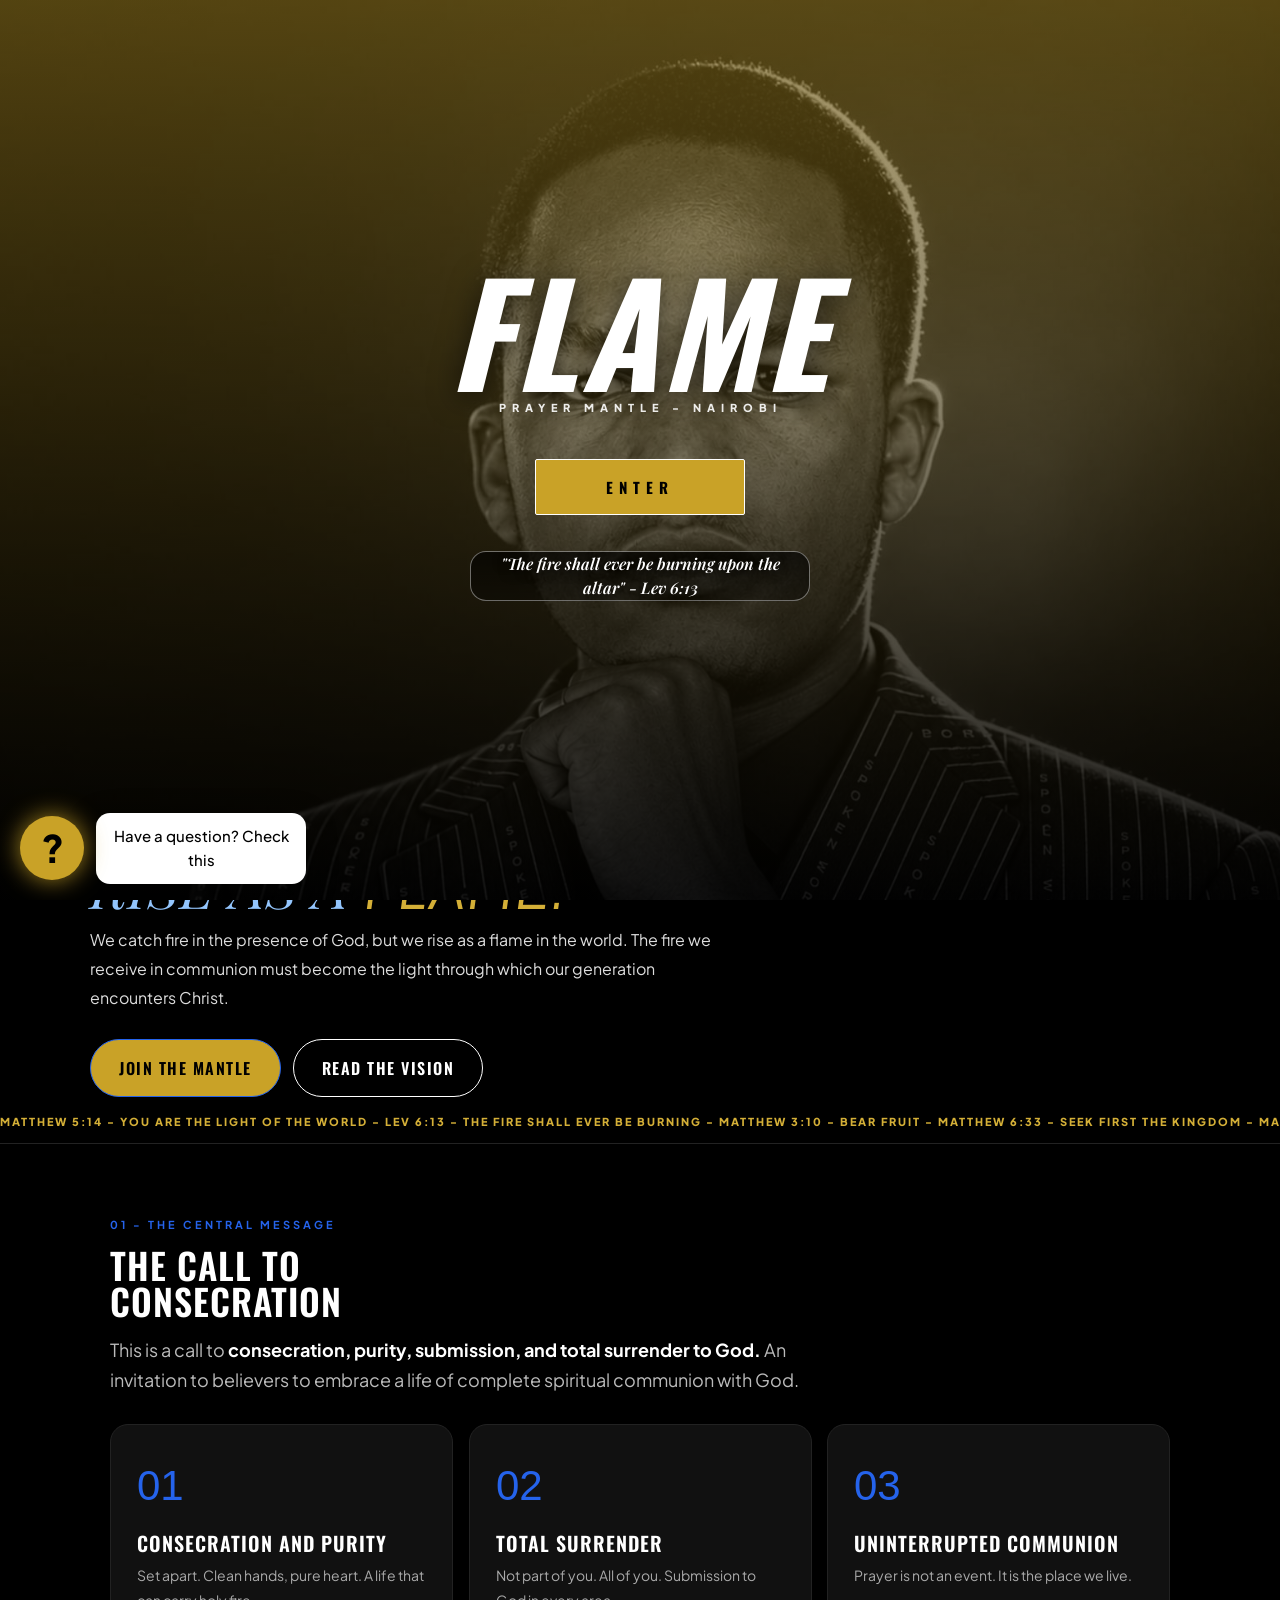
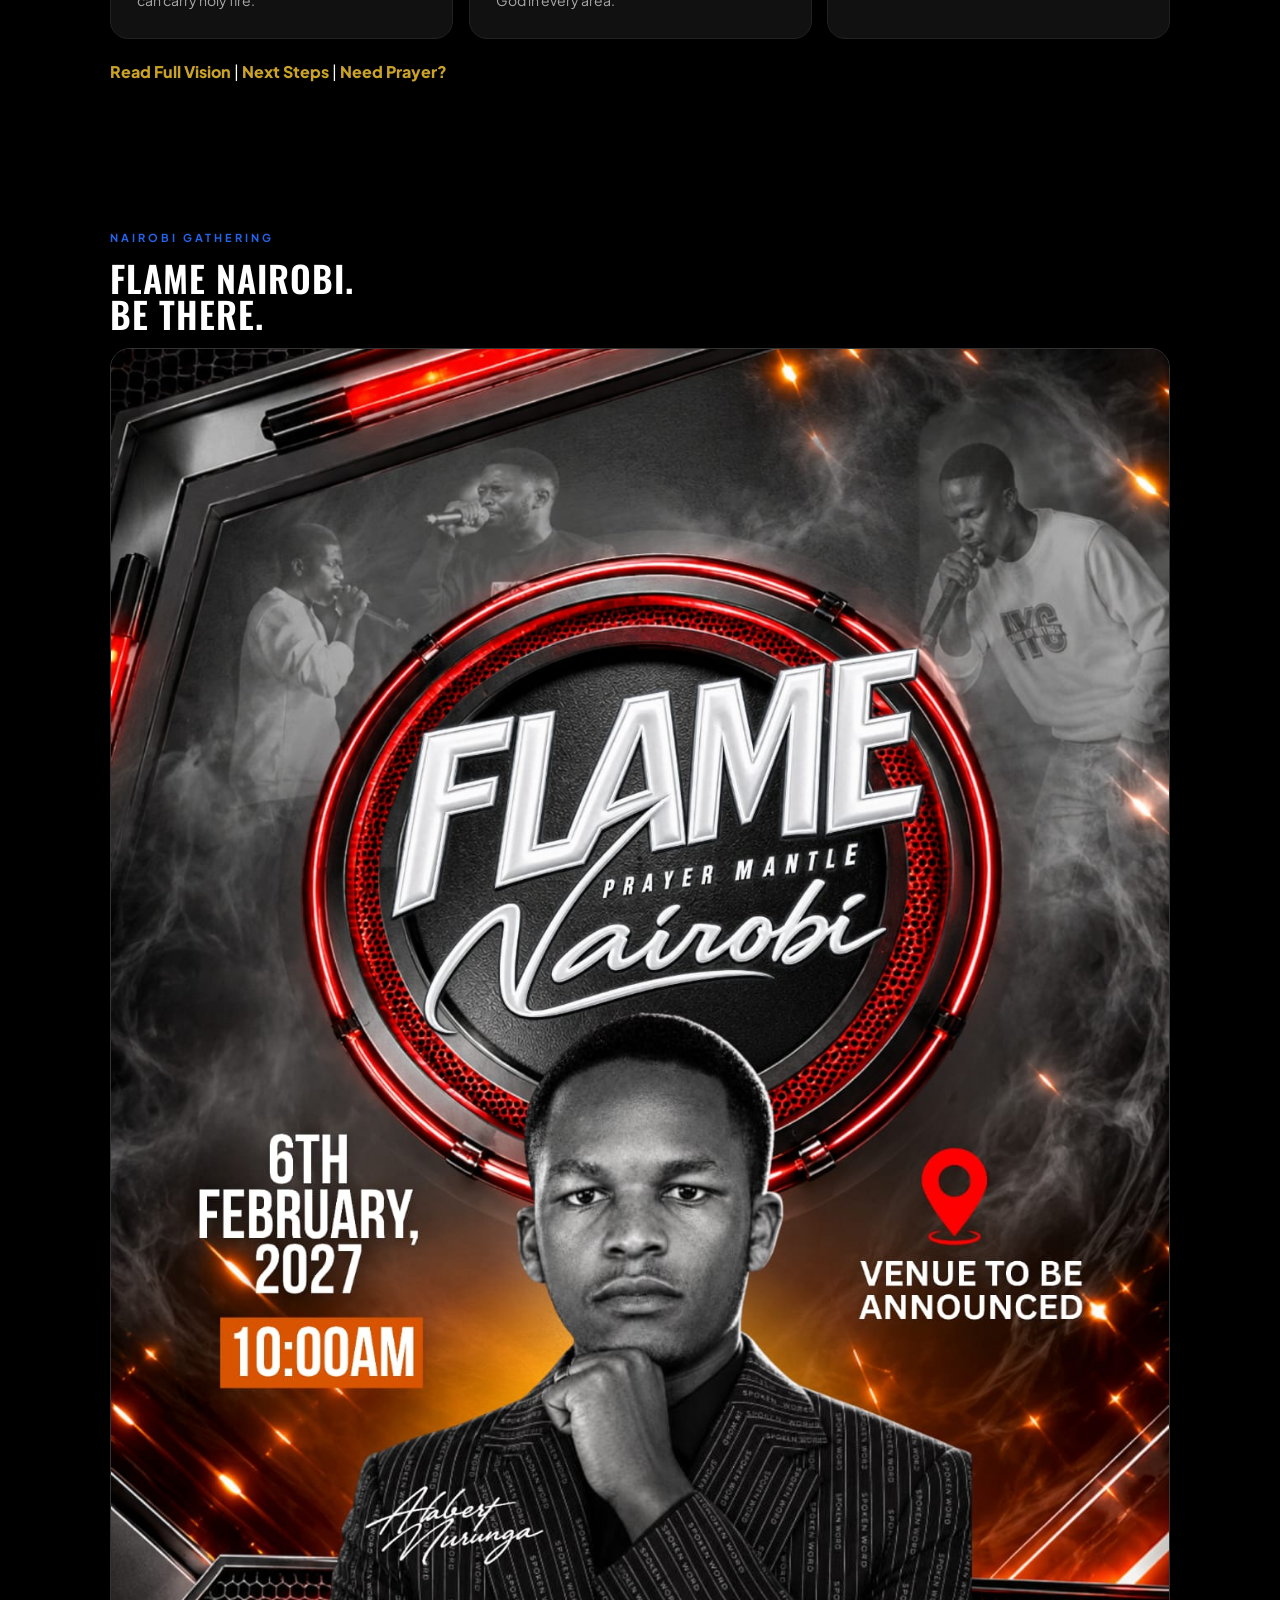
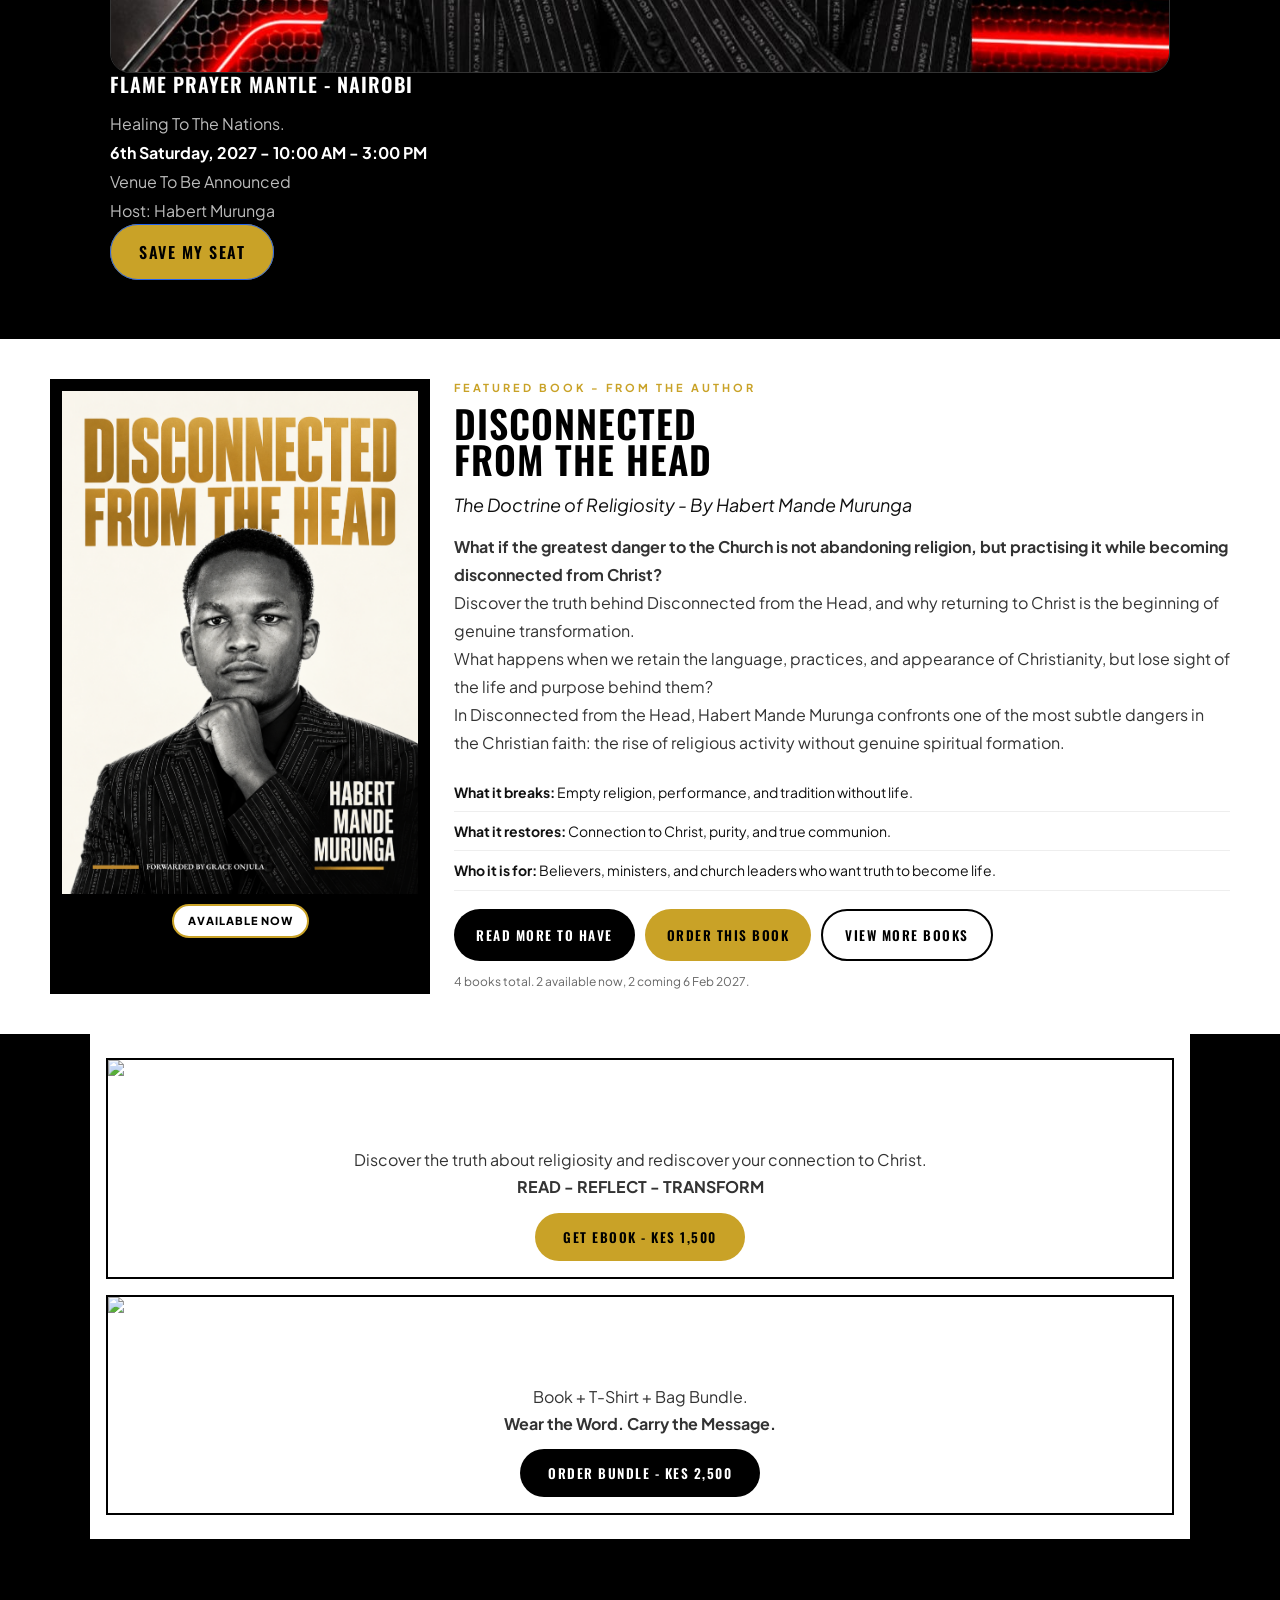
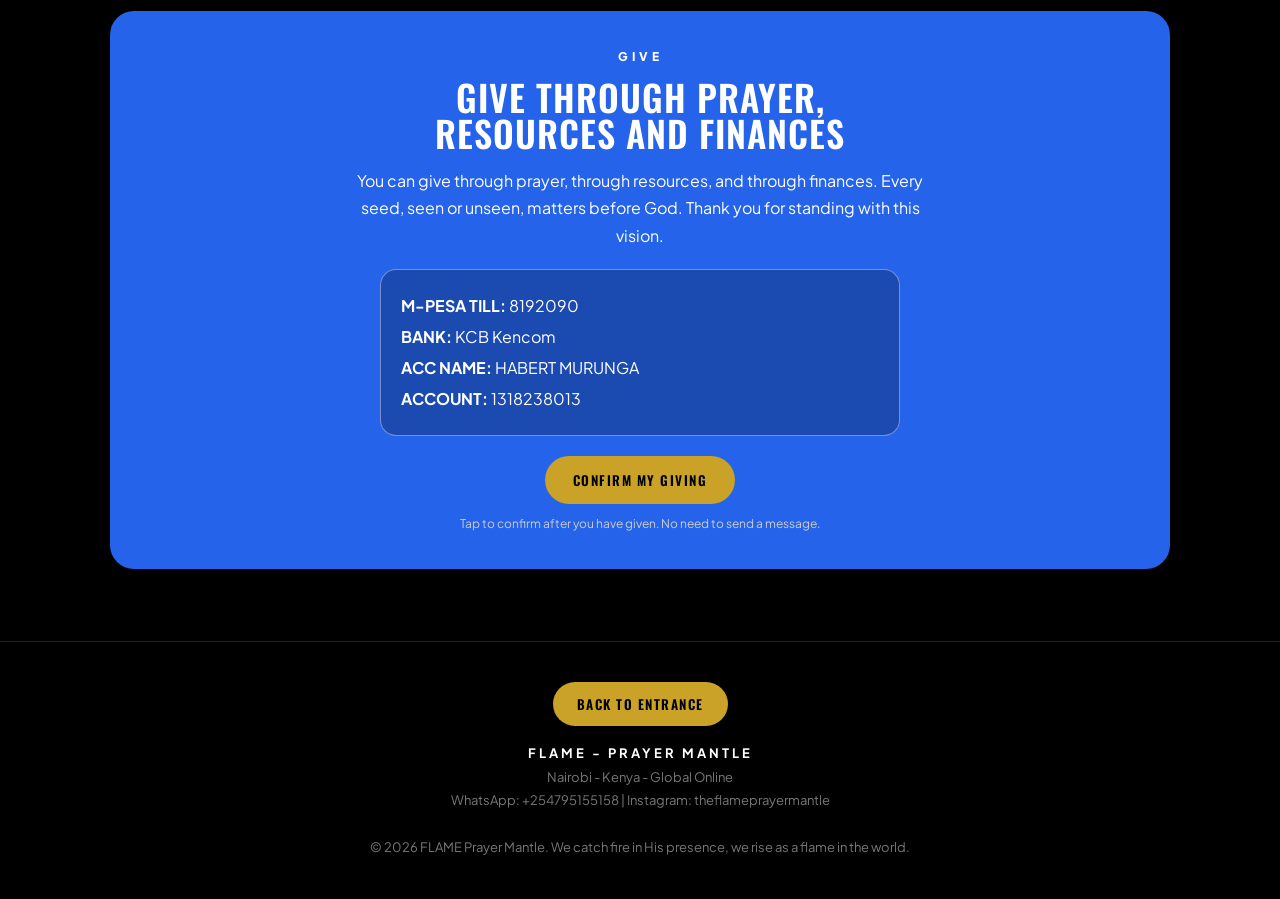
==== commit 45719c13: "Add ebook and bundle images" ====
--- a/index.html
+++ b/index.html
@@ -349,7 +349,7 @@
 <section id="ebook-bundle" style="background:#fff;padding:24px 16px">
 <div style="max-width:1180px;margin:0 auto;display:grid;gap:16px">
 <div style="border:2px solid #000;background:#fff;overflow:hidden">
-<img src="images/ebook-disconnected.jpg" alt="Get Your Ebook Today - Disconnected From The Head - Kes 1,500" style="width:100%;display:block">
+<img src="images/ebook-disconnected.jpeg" alt="Get Your Ebook Today - Disconnected From The Head - Kes 1,500" style="width:100%;display:block">
 <div style="padding:16px;text-align:center">
 <h2 style="font-size:28px;margin:0 0 8px">GET YOUR EBOOK TODAY</h2>
 <p style="color:#333;line-height:1.7;margin:0 0 12px">Discover the truth about religiosity and rediscover your connection to Christ.<br><b>READ - REFLECT - TRANSFORM</b></p>
@@ -357,7 +357,7 @@
 </div>
 </div>
 <div style="border:2px solid #000;background:#fff;overflow:hidden">
-<img src="images/bundle-hold-fast.jpg" alt="Hold Fast To The Head - Bundle - Kes 2,500" style="width:100%;display:block">
+<img src="images/bundle-hold-fast.jpeg" alt="Hold Fast To The Head - Bundle - Kes 2,500" style="width:100%;display:block">
 <div style="padding:16px;text-align:center">
 <h2 style="font-size:28px;margin:0 0 8px">HOLD FAST TO THE HEAD</h2>
 <p style="color:#333;line-height:1.7;margin:0 0 12px">Book + T-Shirt + Bag Bundle.<br><b>Wear the Word. Carry the Message.</b></p>
